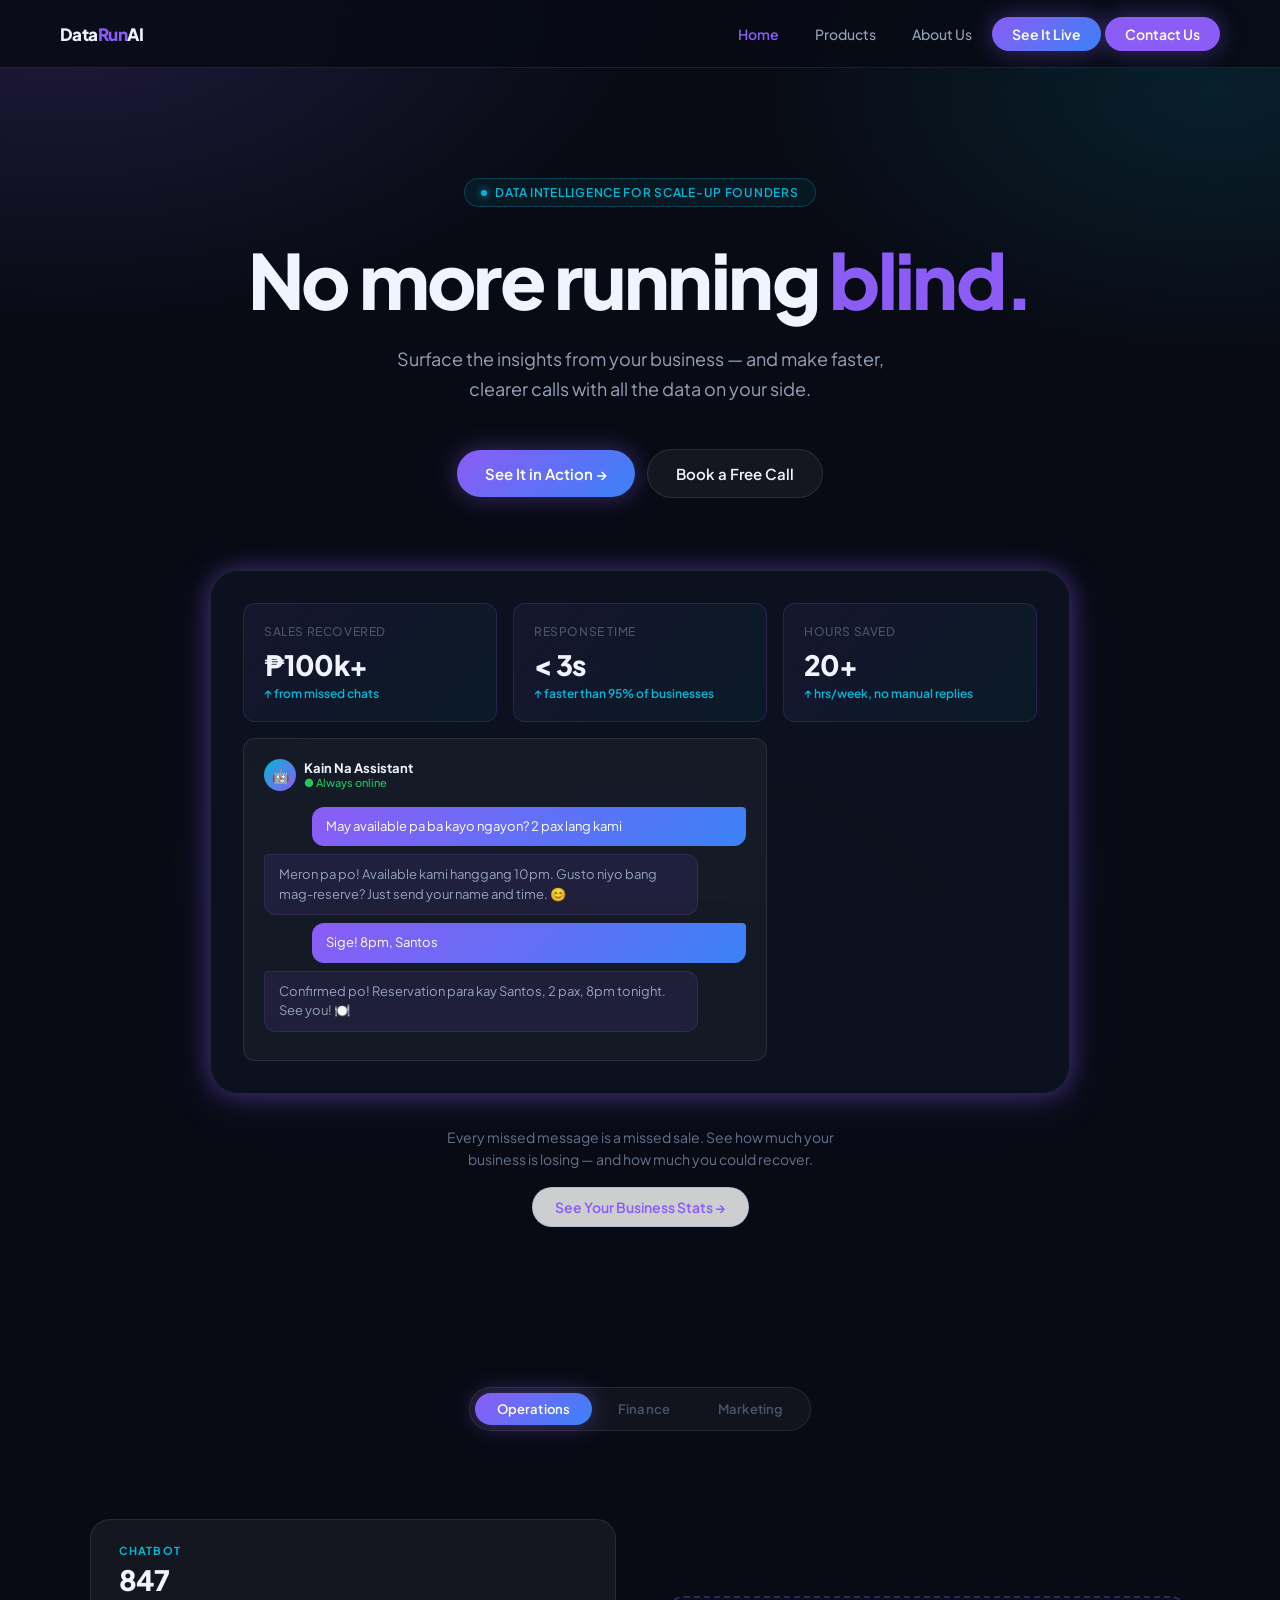
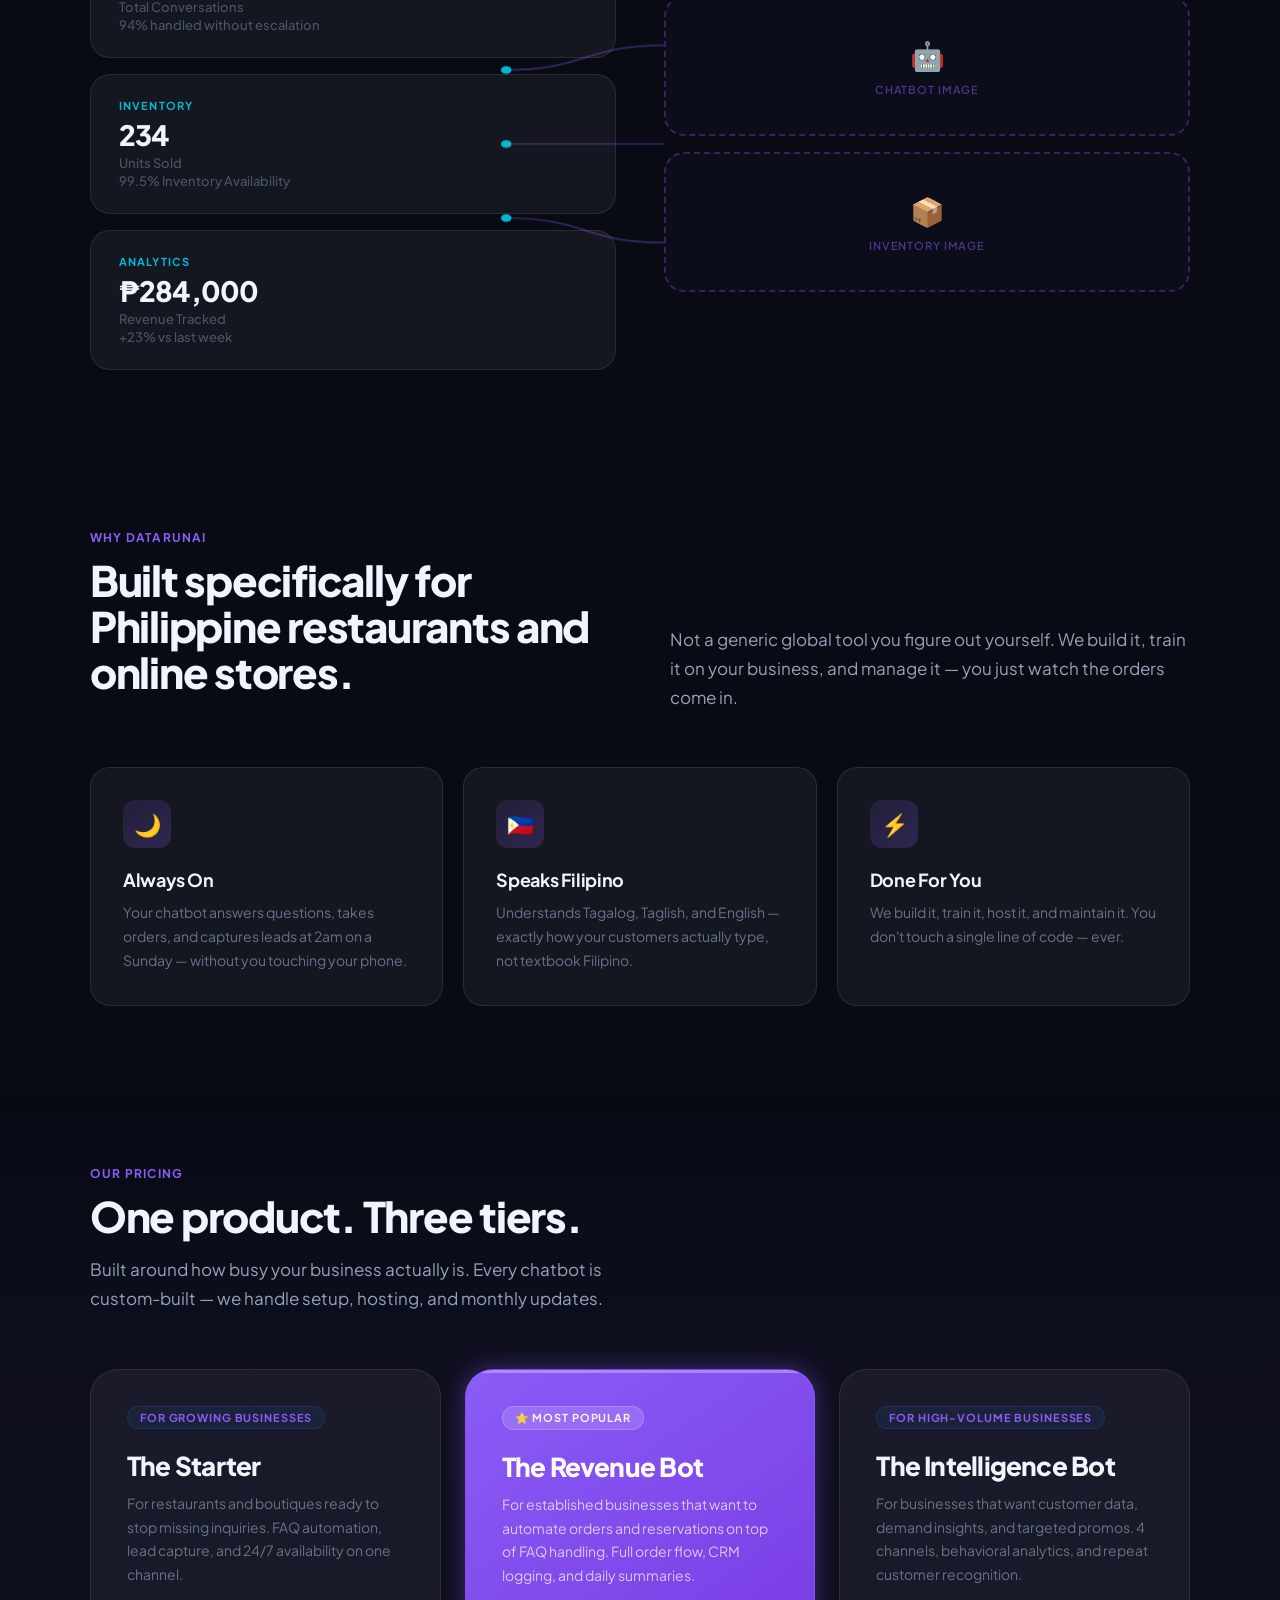
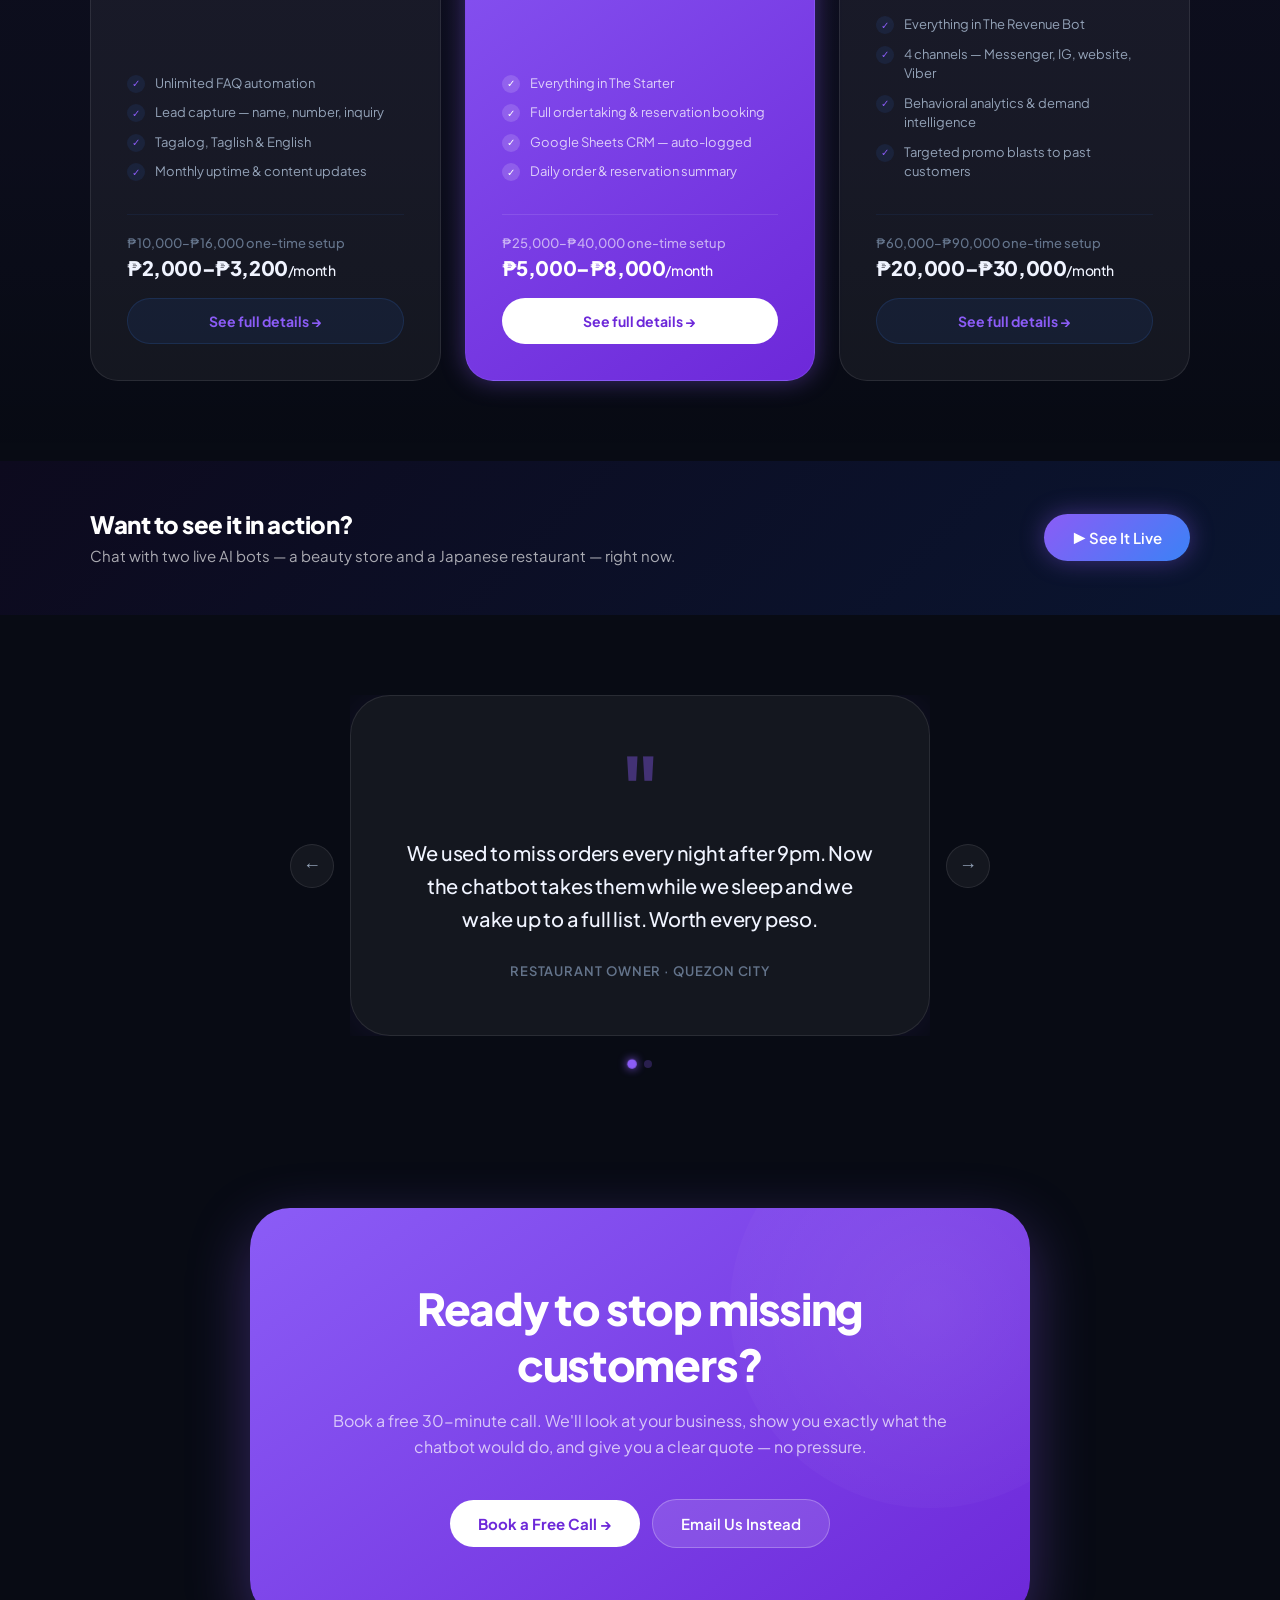
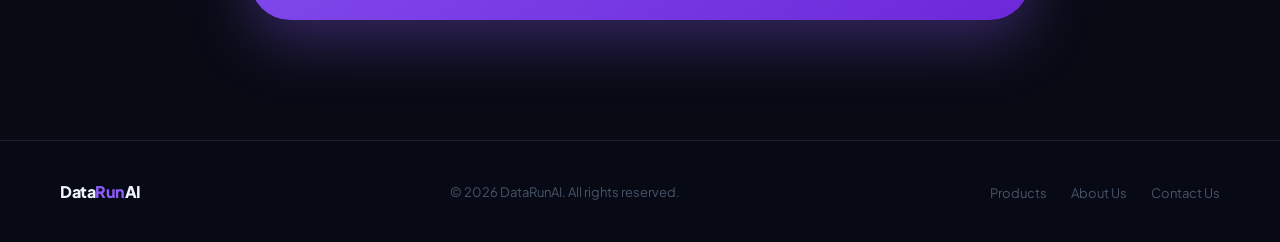
==== frontend/index.html @ f4282ec4 "Stage 2: operations visual section — tabs, metric cards, SVG connectors, count-up animation" ====
<!DOCTYPE html>
<html lang="en">
<head>
<meta charset="UTF-8">
<meta name="viewport" content="width=device-width, initial-scale=1.0">
<title>DataRunAI — AI Tools for Philippine Business Owners</title>
<link rel="preconnect" href="https://fonts.googleapis.com">
<link href="https://fonts.googleapis.com/css2?family=Plus+Jakarta+Sans:wght@300;400;500;600;700;800&display=swap" rel="stylesheet">
<style>
/* ─── RESET ─── */
*, *::before, *::after { box-sizing: border-box; margin: 0; padding: 0; }

/* ─── TOKENS ─── */
:root {
  /* ── Dark Neon Design System ── */
  --bg:           #080B14;
  --bg-surface:   #0D1220;
  --bg-card:      rgba(255,255,255,0.05);

  --border:       rgba(255,255,255,0.09);
  --border-glow:  rgba(139,92,246,0.35);

  --purple:       #8b5cf6;
  --purple-dim:   #6d28d9;
  --cyan:         #06b6d4;
  --blue:         #3b82f6;

  --glow-purple:  0 0 24px rgba(139,92,246,0.4);
  --glow-cyan:    0 0 24px rgba(6,182,212,0.4);
  --glow-blue:    0 0 24px rgba(59,130,246,0.4);

  --text:         #f0f4ff;
  --text-muted:   #94a3b8;
  --text-dim:     #475569;
  --white:        #ffffff;

  /* ── Legacy aliases — map old tokens to dark system ── */
  --blue-50:      rgba(139,92,246,0.06);
  --blue-100:     rgba(139,92,246,0.12);
  --blue-200:     rgba(139,92,246,0.22);
  --blue-400:     #06b6d4;
  --blue-500:     #8b5cf6;
  --blue-600:     #8b5cf6;
  --blue-700:     #6d28d9;
  --ink:          #f0f4ff;
  --ink-mid:      #94a3b8;
  --ink-soft:     #64748b;
  --surface:      #0D1220;
  --card-bg:      rgba(255,255,255,0.05);
  --border-white: rgba(255,255,255,0.09);

  --font: 'Plus Jakarta Sans', sans-serif;
  --radius-sm: 12px;
  --radius:    20px;
  --radius-lg: 28px;
  --radius-xl: 40px;
}

html { scroll-behavior: smooth; }

body {
  font-family: var(--font);
  background: var(--bg);
  color: var(--text);
  -webkit-font-smoothing: antialiased;
  overflow-x: hidden;
}

/* ─── BACKGROUND ─── */
.bg-gradient {
  position: fixed;
  inset: 0;
  z-index: 0;
  background:
    radial-gradient(ellipse 70% 55% at 5% 0%,   rgba(139,92,246,0.18) 0%, transparent 65%),
    radial-gradient(ellipse 55% 45% at 95% 10%,  rgba(6,182,212,0.12)  0%, transparent 65%),
    radial-gradient(ellipse 60% 50% at 50% 105%, rgba(59,130,246,0.10) 0%, transparent 65%),
    #080B14;
  pointer-events: none;
}

.page { position: relative; z-index: 1; }

/* ─── NAV ─── */
nav {
  position: sticky;
  top: 0;
  z-index: 100;
  display: flex;
  align-items: center;
  justify-content: space-between;
  padding: 0 60px;
  height: 68px;
  background: rgba(8,11,20,0.85);
  backdrop-filter: blur(20px);
  -webkit-backdrop-filter: blur(20px);
  border-bottom: 1px solid var(--border);
}

.nav-logo {
  font-size: 17px;
  font-weight: 800;
  color: var(--text);
  text-decoration: none;
  letter-spacing: -0.03em;
  cursor: pointer;
}
.nav-logo span { color: var(--purple); }

.nav-links {
  display: flex;
  align-items: center;
  gap: 4px;
  list-style: none;
}
.nav-links a {
  font-size: 14px;
  font-weight: 500;
  color: var(--text-muted);
  text-decoration: none;
  padding: 7px 16px;
  border-radius: 99px;
  transition: all .2s;
  cursor: pointer;
}
.nav-links a:hover { color: var(--text); background: rgba(139,92,246,0.1); }
.nav-links a.active { color: var(--purple); font-weight: 600; }

.nav-cta {
  background: var(--purple) !important;
  color: #fff !important;
  border-radius: 99px !important;
  padding: 8px 20px !important;
  font-weight: 600 !important;
  box-shadow: var(--glow-purple) !important;
  transition: background .2s, transform .2s, box-shadow .2s !important;
}
.nav-cta:hover { background: var(--purple-dim) !important; transform: translateY(-1px); box-shadow: 0 0 32px rgba(139,92,246,0.55) !important; }
.nav-cta.active { color: #fff !important; }
.nav-demo { background: linear-gradient(135deg, var(--purple), var(--blue)) !important; }
.nav-demo:hover { background: linear-gradient(135deg, var(--purple-dim), #2563eb) !important; }

/* ── DEMO PAGE ── */
#page-demo { background: var(--bg); position: relative; }

/* Frosted overlay — sits on top of the bot content */
.demo-overlay {
  position: fixed;
  inset: 0;
  z-index: 200;
  display: flex;
  align-items: center;
  justify-content: center;
  padding: 100px 24px 40px;
  background: rgba(15, 23, 42, 0.45);
  backdrop-filter: blur(10px);
  -webkit-backdrop-filter: blur(10px);
  transition: opacity .5s ease;
}
.demo-overlay.fade-out {
  opacity: 0;
  pointer-events: none;
}

/* Bot content — always rendered, pointer-events locked until unlocked */
.demo-content { pointer-events: none; user-select: none; }
.demo-content.unlocked { pointer-events: all; user-select: auto; }

.gateway-card {
  background: #0f1629;
  border: 1px solid var(--border);
  border-radius: 24px;
  box-shadow: 0 8px 40px rgba(139,92,246,.15);
  padding: 48px 40px;
  max-width: 480px;
  width: 100%;
  text-align: center;
}
.gateway-badge {
  display: inline-flex;
  align-items: center;
  gap: 8px;
  background: rgba(124,58,237,.08);
  color: #7c3aed;
  font-size: 13px;
  font-weight: 600;
  padding: 6px 14px;
  border-radius: 99px;
  margin-bottom: 20px;
}
.gateway-title {
  font-size: 30px;
  font-weight: 800;
  color: var(--text);
  letter-spacing: -0.03em;
  margin-bottom: 10px;
}
.gateway-sub {
  font-size: 15px;
  color: var(--text-muted);
  margin-bottom: 32px;
  line-height: 1.6;
}
.gateway-form { display: flex; flex-direction: column; gap: 14px; text-align: left; }
.gateway-form label { font-size: 13px; font-weight: 600; color: var(--text); margin-bottom: 4px; display: block; }
.gateway-form input, .gateway-form select {
  width: 100%;
  padding: 12px 16px;
  border: 1.5px solid var(--border);
  border-radius: 12px;
  font-size: 14px;
  font-family: inherit;
  color: var(--text);
  outline: none;
  transition: border-color .15s;
  background: rgba(255,255,255,0.06);
}
.gateway-form input:focus, .gateway-form select:focus { border-color: var(--purple); }
.btn-enter {
  width: 100%;
  padding: 14px;
  background: linear-gradient(135deg, var(--purple), var(--blue));
  color: #fff;
  border: none;
  border-radius: 12px;
  font-size: 15px;
  font-weight: 700;
  font-family: inherit;
  cursor: pointer;
  margin-top: 6px;
  transition: opacity .2s, transform .2s;
}
.btn-enter:hover { opacity: .92; transform: translateY(-1px); }
.demo-welcome-bar {
  background: linear-gradient(135deg, var(--purple), var(--blue));
  color: #fff;
  text-align: center;
  padding: 18px 24px;
  font-size: 15px;
  font-weight: 600;
}
.demo-welcome-bar span { opacity: .8; font-weight: 400; }
.demo-page-header {
  background: linear-gradient(160deg, rgba(139,92,246,0.08) 0%, rgba(59,130,246,0.05) 100%);
  padding: 100px 60px 60px;
  text-align: center;
}
.demo-page-header-inner { max-width: 640px; margin: 0 auto; }
.demo-page-title {
  font-size: clamp(28px, 4vw, 44px);
  font-weight: 800;
  color: var(--ink);
  letter-spacing: -0.03em;
  margin-bottom: 14px;
  line-height: 1.15;
}
.demo-page-sub {
  font-size: 16px;
  color: var(--ink-soft);
  line-height: 1.7;
}
@media (max-width: 768px) {
  .demo-page-header { padding: 80px 24px 40px; }
}
.demo-section {
  padding: 80px 24px;
  max-width: 1100px;
  margin: 0 auto;
}
.demo-section + .demo-section { border-top: 1px solid var(--border); }
.demo-row {
  display: grid;
  grid-template-columns: 1fr 1fr;
  gap: 56px;
  align-items: center;
}
.demo-row.flip { direction: rtl; }
.demo-row.flip > * { direction: ltr; }
.demo-brand-badge {
  display: inline-flex;
  align-items: center;
  gap: 6px;
  background: rgba(139,92,246,.12);
  color: var(--purple);
  font-size: 12px;
  font-weight: 700;
  padding: 5px 12px;
  border-radius: 99px;
  margin-bottom: 16px;
  letter-spacing: .04em;
  text-transform: uppercase;
}
.demo-brand-name {
  font-size: 32px;
  font-weight: 800;
  color: var(--ink);
  letter-spacing: -0.03em;
  margin-bottom: 12px;
}
.demo-brand-desc {
  font-size: 15px;
  color: var(--ink-soft);
  line-height: 1.7;
  margin-bottom: 24px;
}
.demo-brand-chips { display: flex; flex-wrap: wrap; gap: 8px; }
.demo-chip {
  background: rgba(139,92,246,0.1);
  color: var(--cyan);
  font-size: 13px;
  font-weight: 600;
  padding: 6px 14px;
  border-radius: 99px;
}
.demo-chatbox {
  background: #0d1220;
  border: 1px solid var(--border);
  border-radius: 20px;
  box-shadow: 0 8px 40px rgba(139,92,246,.15);
  overflow: hidden;
  display: flex;
  flex-direction: column;
  height: 520px;
}
.demo-chat-header {
  padding: 16px 20px;
  background: linear-gradient(135deg, var(--purple), var(--blue));
  display: flex;
  align-items: center;
  gap: 12px;
}
.demo-chat-avatar {
  width: 38px;
  height: 38px;
  border-radius: 50%;
  background: rgba(255,255,255,.2);
  display: flex;
  align-items: center;
  justify-content: center;
  font-size: 18px;
}
.demo-chat-name { color: #fff; font-weight: 700; font-size: 14px; }
.demo-chat-status {
  color: rgba(255,255,255,.75);
  font-size: 12px;
  display: flex;
  align-items: center;
  gap: 5px;
}
.demo-status-dot { width: 7px; height: 7px; border-radius: 50%; background: #4ade80; }
.demo-messages {
  flex: 1;
  overflow-y: auto;
  padding: 16px;
  display: flex;
  flex-direction: column;
  gap: 10px;
  background: #080b14;
}
.demo-messages::-webkit-scrollbar { width: 4px; }
.demo-messages::-webkit-scrollbar-thumb { background: rgba(255,255,255,0.1); border-radius: 4px; }
.demo-bubble {
  max-width: 82%;
  padding: 10px 14px;
  border-radius: 16px;
  font-size: 14px;
  line-height: 1.5;
  word-break: break-word;
}
.demo-bubble.user { background: linear-gradient(135deg, var(--purple), var(--blue)); color: #fff; align-self: flex-end; border-bottom-right-radius: 4px; }
.demo-bubble.bot { background: rgba(255,255,255,0.07); color: var(--text); align-self: flex-start; border-bottom-left-radius: 4px; border: 1px solid var(--border); }
.demo-typing {
  display: flex;
  gap: 4px;
  align-items: center;
  padding: 10px 14px;
  background: rgba(255,255,255,0.07);
  border: 1px solid var(--border);
  border-radius: 16px;
  border-bottom-left-radius: 4px;
  align-self: flex-start;
}
.demo-typing span {
  width: 7px; height: 7px; border-radius: 50%; background: #94a3b8;
  animation: demoDot 1.2s infinite;
}
.demo-typing span:nth-child(2) { animation-delay: .2s; }
.demo-typing span:nth-child(3) { animation-delay: .4s; }
@keyframes demoDot { 0%,60%,100% { transform: translateY(0); } 30% { transform: translateY(-5px); } }
.demo-suggestions {
  display: flex;
  flex-wrap: wrap;
  gap: 6px;
  padding: 8px 16px;
  background: #080b14;
}
.demo-suggestion {
  background: rgba(255,255,255,0.05);
  border: 1px solid var(--border);
  border-radius: 20px;
  padding: 6px 12px;
  font-size: 12px;
  color: var(--cyan);
  cursor: pointer;
  transition: all .15s;
  font-family: inherit;
  white-space: nowrap;
}
.demo-suggestion:hover { background: var(--purple); color: #fff; border-color: var(--purple); }
.demo-input-row {
  display: flex;
  gap: 8px;
  padding: 12px 16px;
  background: #0d1220;
  border-top: 1px solid var(--border);
}
.demo-input {
  flex: 1;
  border: 1.5px solid var(--border);
  border-radius: 12px;
  padding: 10px 14px;
  font-size: 14px;
  outline: none;
  font-family: inherit;
  background: rgba(255,255,255,0.05);
  color: var(--text);
  transition: border-color .15s;
}
.demo-input:focus { border-color: var(--purple); }
.demo-send {
  width: 40px;
  height: 40px;
  border-radius: 12px;
  background: linear-gradient(135deg, var(--purple), var(--blue));
  border: none;
  cursor: pointer;
  display: flex;
  align-items: center;
  justify-content: center;
  transition: opacity .15s;
  flex-shrink: 0;
}
.demo-send:hover { opacity: 0.85; }
.demo-send svg { width: 18px; height: 18px; fill: none; stroke: #fff; stroke-width: 2; stroke-linecap: round; stroke-linejoin: round; }
@media (max-width: 768px) {
  .demo-row, .demo-row.flip { grid-template-columns: 1fr; direction: ltr; gap: 32px; }
  .demo-chatbox { height: 440px; }
  .gateway-card { padding: 32px 24px; }
}

/* ─── PAGE SECTIONS ─── */
.view { display: none; }
.view.active { display: block; }

/* ─── ANIMATIONS ─── */
@keyframes fadeUp {
  from { opacity: 0; transform: translateY(20px); }
  to   { opacity: 1; transform: translateY(0); }
}
.view.active .anim-1 { animation: fadeUp .6s ease both; }
.view.active .anim-2 { animation: fadeUp .7s .1s ease both; }
.view.active .anim-3 { animation: fadeUp .7s .2s ease both; }
.view.active .anim-4 { animation: fadeUp .7s .3s ease both; }
.view.active .anim-5 { animation: fadeUp .8s .4s ease both; }

/* ─── SHARED LAYOUT ─── */
section { padding: 80px 60px; }
.inner { max-width: 1100px; margin: 0 auto; }

.section-eyebrow {
  font-size: 12px;
  font-weight: 700;
  letter-spacing: .1em;
  text-transform: uppercase;
  color: var(--blue-500);
  margin-bottom: 12px;
}
.section-title {
  font-size: clamp(28px, 3.5vw, 42px);
  font-weight: 800;
  letter-spacing: -0.03em;
  line-height: 1.1;
  color: var(--ink);
  margin-bottom: 16px;
}
.section-sub {
  font-size: 17px;
  color: var(--ink-mid);
  line-height: 1.7;
  max-width: 540px;
  margin-bottom: 56px;
}

/* ─── BUTTONS ─── */
.btn {
  display: inline-flex;
  align-items: center;
  gap: 8px;
  font-family: var(--font);
  font-size: 15px;
  font-weight: 600;
  padding: 14px 28px;
  border-radius: 99px;
  border: none;
  cursor: pointer;
  text-decoration: none;
  transition: all .2s;
}
.btn-primary {
  background: linear-gradient(135deg, var(--purple), var(--blue));
  color: #fff;
  box-shadow: var(--glow-purple);
}
.btn-primary:hover {
  background: linear-gradient(135deg, var(--purple-dim), #2563eb);
  transform: translateY(-2px);
  box-shadow: 0 0 36px rgba(139,92,246,0.55);
}
.btn-outline {
  background: var(--bg-card);
  color: var(--text);
  border: 1px solid var(--border);
}
.btn-outline:hover {
  border-color: var(--border-glow);
  transform: translateY(-1px);
  box-shadow: 0 0 16px rgba(139,92,246,0.2);
}
.btn-live {
  background: linear-gradient(135deg, var(--purple), var(--blue));
  color: #fff;
  box-shadow: var(--glow-purple);
}
.btn-live:hover {
  opacity: .9;
  transform: translateY(-2px);
  box-shadow: 0 0 36px rgba(139,92,246,0.55);
}
.live-banner {
  background: linear-gradient(135deg, #0d0a1e 0%, #0a1530 100%);
  padding: 48px 60px;
}
.live-banner-inner {
  max-width: 1100px;
  margin: 0 auto;
  display: flex;
  align-items: center;
  justify-content: space-between;
  gap: 32px;
}
.live-banner-title {
  font-size: 24px;
  font-weight: 800;
  color: #fff;
  letter-spacing: -0.02em;
  margin-bottom: 6px;
}
.live-banner-sub {
  font-size: 15px;
  color: rgba(255,255,255,.65);
  line-height: 1.5;
}
.live-banner-btn { flex-shrink: 0; white-space: nowrap; }
@media (max-width: 768px) {
  .live-banner { padding: 40px 24px; }
  .live-banner-inner { flex-direction: column; text-align: center; }
}
.btn-white {
  background: white;
  color: var(--purple-dim);
  font-weight: 700;
}
.btn-white:hover {
  background: rgba(255,255,255,0.92);
  transform: translateY(-2px);
}
.btn-ghost-white {
  background: rgba(255,255,255,0.12);
  color: white;
  border: 1px solid rgba(255,255,255,0.25);
  font-weight: 600;
}
.btn-ghost-white:hover {
  background: rgba(255,255,255,0.2);
  transform: translateY(-1px);
}

/* ─── CTA BLOCK (shared) ─── */
.cta-section { padding: 60px 60px 120px; text-align: center; }
.cta-card {
  max-width: 780px;
  margin: 0 auto;
  background: linear-gradient(145deg, var(--purple), var(--purple-dim));
  border-radius: var(--radius-xl);
  padding: 72px 60px;
  box-shadow: 0 20px 60px rgba(139,92,246,0.35);
  position: relative;
  overflow: hidden;
}
.cta-card::before {
  content: '';
  position: absolute;
  width: 400px; height: 400px;
  background: radial-gradient(circle, rgba(255,255,255,0.08), transparent);
  top: -100px; right: -100px;
  border-radius: 50%;
}
.cta-title {
  font-size: clamp(28px,4vw,44px);
  font-weight: 800;
  letter-spacing: -0.03em;
  color: white;
  margin-bottom: 16px;
  position: relative;
}
.cta-sub {
  font-size: 16px;
  color: rgba(255,255,255,0.7);
  margin-bottom: 40px;
  line-height: 1.6;
  position: relative;
}
.cta-btns {
  display: flex;
  align-items: center;
  justify-content: center;
  gap: 12px;
  position: relative;
}

/* ─── FOOTER ─── */
footer {
  border-top: 1px solid var(--border);
  padding: 40px 60px;
  display: flex;
  align-items: center;
  justify-content: space-between;
  background: rgba(8,11,20,0.8);
}
.footer-logo {
  font-size: 16px;
  font-weight: 800;
  letter-spacing: -0.03em;
  color: var(--text);
  text-decoration: none;
  cursor: pointer;
}
.footer-logo span { color: var(--purple); }
.footer-copy { font-size: 13px; color: var(--text-dim); }
.footer-links {
  display: flex;
  gap: 24px;
  list-style: none;
}
.footer-links a {
  font-size: 13px;
  color: var(--text-dim);
  text-decoration: none;
  cursor: pointer;
  transition: color .15s;
}
.footer-links a:hover { color: var(--purple); }

/* ══════════════════════════════════════════
   HOME PAGE
══════════════════════════════════════════ */
.hero {
  padding: 110px 60px 80px;
  max-width: 1160px;
  margin: 0 auto;
  text-align: center;
}
.hero-badge {
  display: inline-flex;
  align-items: center;
  gap: 8px;
  font-size: 12px;
  font-weight: 600;
  letter-spacing: .06em;
  text-transform: uppercase;
  color: var(--cyan);
  background: rgba(6,182,212,0.08);
  border: 1px solid rgba(6,182,212,0.25);
  border-radius: 99px;
  padding: 6px 16px;
  margin-bottom: 32px;
}
.badge-dot {
  width: 6px; height: 6px;
  border-radius: 50%;
  background: var(--cyan);
  animation: blink 2s infinite;
  box-shadow: 0 0 8px var(--cyan);
}
@keyframes blink {
  0%,100% { opacity:1; transform: scale(1); }
  50% { opacity:.4; transform: scale(1.5); }
}
.hero h1 {
  font-size: clamp(42px, 6vw, 76px);
  font-weight: 800;
  line-height: 1.06;
  letter-spacing: -0.035em;
  color: var(--text);
  margin-bottom: 24px;
}
.hero h1 .highlight { color: var(--purple); }
.hero-sub {
  font-size: 18px;
  font-weight: 400;
  color: var(--text-muted);
  line-height: 1.7;
  max-width: 540px;
  margin: 0 auto 44px;
}
.hero-actions {
  display: flex;
  align-items: center;
  justify-content: center;
  gap: 12px;
  margin-bottom: 72px;
}

/* Hero visual */
.hero-visual { position: relative; max-width: 860px; margin: 0 auto; }
.hero-card {
  background: rgba(13,18,32,0.9);
  backdrop-filter: blur(24px);
  border: 1px solid var(--border);
  border-radius: var(--radius-lg);
  padding: 32px;
  box-shadow: 0 8px 48px rgba(139,92,246,0.15), var(--glow-purple);
}
.hero-card-inner {
  display: grid;
  grid-template-columns: 1fr 1fr 1fr;
  gap: 16px;
}
.metric-box {
  background: linear-gradient(135deg, rgba(139,92,246,0.08), rgba(6,182,212,0.05));
  border: 1px solid rgba(139,92,246,0.2);
  border-radius: var(--radius-sm);
  padding: 20px;
  text-align: left;
}
.metric-label { font-size: 12px; font-weight: 500; color: var(--text-dim); margin-bottom: 8px; text-transform: uppercase; letter-spacing: .05em; }
.metric-value { font-size: 28px; font-weight: 800; color: var(--text); letter-spacing: -0.03em; }
.metric-sub { font-size: 12px; color: var(--cyan); font-weight: 600; margin-top: 4px; }
.chat-preview {
  background: rgba(255,255,255,0.04);
  border: 1px solid var(--border);
  border-radius: var(--radius-sm);
  padding: 20px;
  text-align: left;
  grid-column: span 2;
}
.chat-header { display: flex; align-items: center; gap: 8px; margin-bottom: 16px; }
.chat-avatar {
  width: 32px; height: 32px; border-radius: 50%;
  background: linear-gradient(135deg, var(--cyan), var(--purple));
  display: flex; align-items: center; justify-content: center;
  color: white; font-size: 14px;
}
.chat-name { font-size: 13px; font-weight: 700; color: var(--text); }
.chat-status { font-size: 11px; color: #22C55E; font-weight: 500; }
.chat-bubble {
  font-size: 13px; line-height: 1.5;
  padding: 10px 14px; border-radius: 12px; margin-bottom: 8px; max-width: 90%;
}
.bubble-bot { background: rgba(139,92,246,0.1); color: var(--text-muted); border-radius: 4px 12px 12px 12px; border: 1px solid rgba(139,92,246,0.15); }
.bubble-user { background: linear-gradient(135deg, var(--purple), var(--blue)); color: white; margin-left: auto; border-radius: 12px 4px 12px 12px; }

/* Why grid */
#why { background: transparent; }
.why-grid { display: grid; grid-template-columns: repeat(3,1fr); gap: 20px; }
.why-card {
  background: var(--bg-card);
  backdrop-filter: blur(16px);
  border: 1px solid var(--border);
  border-radius: var(--radius);
  padding: 32px;
  transition: transform .2s, box-shadow .2s, border-color .2s;
}
.why-card:hover { transform: translateY(-4px); border-color: var(--border-glow); box-shadow: 0 12px 40px rgba(139,92,246,0.15); }
.why-icon {
  width: 48px; height: 48px;
  background: linear-gradient(135deg, var(--blue-100), var(--blue-200));
  border-radius: var(--radius-sm);
  display: flex; align-items: center; justify-content: center;
  font-size: 22px; margin-bottom: 20px;
}
.why-title { font-size: 18px; font-weight: 700; color: var(--ink); margin-bottom: 10px; letter-spacing: -0.02em; }
.why-body { font-size: 14px; color: var(--ink-soft); line-height: 1.7; }

/* Products preview (home) */
#home-products {
  background: linear-gradient(180deg, transparent, rgba(139,92,246,0.05) 30%, rgba(139,92,246,0.03) 70%, transparent);
}
.products-grid { display: grid; grid-template-columns: repeat(3,1fr); gap: 24px; }
.product-card {
  background: var(--bg-card);
  border: 1px solid var(--border);
  border-radius: var(--radius-lg);
  padding: 36px;
  display: flex; flex-direction: column;
  transition: transform .2s, box-shadow .2s, border-color .2s;
  position: relative; overflow: hidden;
}
.product-card::before {
  content: ''; position: absolute; top: 0; left: 0; right: 0;
  height: 3px; background: linear-gradient(90deg, var(--cyan), var(--purple));
  opacity: 0; transition: opacity .2s;
}
.product-card:hover { transform: translateY(-5px); border-color: var(--border-glow); box-shadow: 0 16px 48px rgba(139,92,246,0.2); }
.product-card:hover::before { opacity: 1; }
.product-card.featured {
  background: linear-gradient(145deg, var(--purple), var(--purple-dim));
  border-color: rgba(139,92,246,0.4); color: white;
  box-shadow: var(--glow-purple);
}
.product-card.featured::before { background: rgba(255,255,255,0.3); opacity: 1; }
.product-tag {
  font-size: 11px; font-weight: 700; letter-spacing: .08em; text-transform: uppercase;
  color: var(--blue-500); background: rgba(59,130,246,0.08);
  border: 1px solid rgba(59,130,246,0.15);
  border-radius: 99px; padding: 4px 12px;
  display: inline-block; margin-bottom: 20px; width: fit-content;
}
.product-card.featured .product-tag { background: rgba(255,255,255,0.15); border-color: rgba(255,255,255,0.2); color: rgba(255,255,255,0.9); }
.product-name { font-size: 26px; font-weight: 800; letter-spacing: -0.03em; margin-bottom: 10px; color: var(--ink); }
.product-card.featured .product-name { color: white; }
.product-desc { font-size: 14px; color: var(--ink-soft); line-height: 1.7; margin-bottom: 28px; flex: 1; }
.product-card.featured .product-desc { color: rgba(255,255,255,0.7); }
.product-features { list-style: none; display: flex; flex-direction: column; gap: 10px; margin-bottom: 32px; }
.product-features li { display: flex; align-items: flex-start; gap: 10px; font-size: 13px; color: var(--ink-mid); line-height: 1.5; }
.product-card.featured .product-features li { color: rgba(255,255,255,0.75); }
.check {
  width: 18px; height: 18px; border-radius: 50%;
  background: rgba(59,130,246,0.1); flex-shrink: 0;
  display: flex; align-items: center; justify-content: center;
  margin-top: 1px; font-size: 10px; color: var(--blue-600);
}
.product-card.featured .check { background: rgba(255,255,255,0.15); color: white; }
.product-price {
  font-size: 13px; font-weight: 500; color: var(--ink-soft);
  margin-bottom: 18px; padding-top: 20px;
  border-top: 1px solid rgba(59,130,246,0.08);
}
.product-card.featured .product-price { border-top-color: rgba(255,255,255,0.1); color: rgba(255,255,255,0.6); }
.product-price strong { font-size: 22px; font-weight: 800; color: var(--ink); letter-spacing: -0.02em; }
.product-card.featured .product-price strong { color: white; }
.btn-card {
  display: flex; align-items: center; justify-content: center; gap: 6px;
  font-family: var(--font); font-size: 14px; font-weight: 700;
  padding: 13px 20px; border-radius: 99px; border: none; cursor: pointer;
  text-decoration: none; transition: all .2s;
  background: rgba(59,130,246,0.08); color: var(--blue-600);
  border: 1px solid rgba(59,130,246,0.15);
}
.btn-card:hover { background: var(--blue-600); color: white; border-color: transparent; }
.product-card.featured .btn-card { background: white; color: var(--blue-700); border-color: transparent; }
.product-card.featured .btn-card:hover { background: rgba(255,255,255,0.9); }

/* Quote */
.quote-section { padding: 80px 60px; text-align: center; }
.quote-card {
  max-width: 700px; margin: 0 auto;
  background: var(--bg-card);
  border: 1px solid var(--border);
  border-radius: var(--radius-xl);
  padding: 56px;
  box-shadow: 0 4px 40px rgba(139,92,246,0.1);
}
.quote-mark { font-size: 80px; line-height: .8; color: var(--purple); opacity: 0.4; font-weight: 800; margin-bottom: 20px; }
.quote-text { font-size: 20px; font-weight: 500; line-height: 1.65; color: var(--ink); margin-bottom: 28px; letter-spacing: -0.01em; }
.quote-author { font-size: 13px; font-weight: 600; color: var(--ink-soft); text-transform: uppercase; letter-spacing: .07em; }

/* ─── TESTIMONIAL CAROUSEL ─── */
.carousel-wrapper {
  position: relative;
  max-width: 700px;
  margin: 0 auto;
  display: flex;
  align-items: center;
  gap: 16px;
}
.carousel-arrow {
  width: 44px; height: 44px; flex-shrink: 0;
  border-radius: 50%;
  border: 1.5px solid var(--border);
  background: var(--bg-card);
  color: var(--text-muted);
  font-size: 18px;
  cursor: pointer;
  display: flex; align-items: center; justify-content: center;
  transition: all .2s;
}
.carousel-arrow:hover { background: var(--purple); color: white; border-color: var(--purple); box-shadow: var(--glow-purple); }
.carousel-track { flex: 1; overflow: hidden; }
.testimonial-slide { display: none; }
.testimonial-slide.active { display: block; animation: fadeUp .35s ease both; }
.carousel-dots {
  display: flex; align-items: center; justify-content: center;
  gap: 8px; margin-top: 24px;
}
.carousel-dot {
  width: 8px; height: 8px; border-radius: 50%;
  background: rgba(139,92,246,0.25); cursor: pointer;
  transition: all .2s;
}
.carousel-dot.active { background: var(--purple); transform: scale(1.2); box-shadow: 0 0 8px var(--purple); }

/* ─── STATS BUTTON ─── */
/* Hero visual section */

/* Stats section */
.stats-section {
  padding: 48px 60px 64px;
  background: linear-gradient(180deg, transparent, rgba(139,92,246,0.04) 40%, transparent);
}
.stats-grid {
  display: grid;
  grid-template-columns: repeat(3, 1fr);
  gap: 32px;
  text-align: center;
  margin-bottom: 36px;
}
.stat-item {
  padding: 28px 20px;
  background: var(--bg-card);
  border-radius: 16px;
  border: 1px solid var(--border);
}
.stat-value {
  font-size: 36px;
  font-weight: 800;
  color: var(--blue-600);
  letter-spacing: -0.03em;
  margin-bottom: 8px;
}
.stat-label {
  font-size: 14px;
  color: var(--ink-soft);
  line-height: 1.5;
  font-weight: 500;
}

.stats-btn-wrap { text-align: center; margin-top: 32px; }
.stats-btn-desc {
  font-size: 14px;
  color: var(--ink-soft);
  line-height: 1.6;
  max-width: 420px;
  margin: 0 auto 16px;
}

@media (max-width: 900px) {
  .hero-visual-section { padding: 0 24px; }
  .hero-visual-wrap { transform: translateY(-20px); }
  .stats-section { padding: 40px 24px 56px; }
  .stats-grid { grid-template-columns: 1fr; gap: 16px; }
}
.btn-stats {
  display: inline-flex; align-items: center; gap: 8px;
  font-family: var(--font); font-size: 14px; font-weight: 600;
  color: var(--blue-600); text-decoration: none;
  padding: 10px 22px; border-radius: 99px;
  border: 1.5px solid rgba(59,130,246,0.2);
  background: rgba(255,255,255,0.8);
  transition: all .2s; cursor: pointer;
}
.btn-stats:hover { background: var(--blue-600); color: white; border-color: transparent; }

/* ─── STATS BAR ─── */
.stats-bar { padding: 0 60px 80px; }
.stats-bar-inner {
  max-width: 1100px; margin: 0 auto;
  display: grid; grid-template-columns: repeat(3,1fr);
  gap: 20px;
}
.stat-card {
  background: var(--bg-card);
  border: 1px solid var(--border);
  border-radius: var(--radius-lg);
  padding: 32px 36px;
  display: flex; align-items: center; gap: 20px;
  transition: transform .2s, box-shadow .2s, border-color .2s;
}
.stat-card:hover { transform: translateY(-3px); border-color: var(--border-glow); box-shadow: 0 10px 36px rgba(139,92,246,0.15); }
.stat-icon-wrap {
  width: 52px; height: 52px; flex-shrink: 0;
  background: linear-gradient(135deg, var(--blue-100), var(--blue-200));
  border-radius: var(--radius-sm);
  display: flex; align-items: center; justify-content: center; font-size: 22px;
}
.stat-card-value { font-size: 32px; font-weight: 800; color: var(--ink); letter-spacing: -0.04em; line-height: 1; margin-bottom: 4px; }
.stat-card-label { font-size: 13px; font-weight: 600; color: var(--ink-mid); margin-bottom: 4px; }
.stat-card-sub { font-size: 12px; color: var(--blue-500); font-weight: 600; }

/* ─── PROBLEM SECTION ─── */
.problem-section {
  padding: 80px 60px;
  background: linear-gradient(180deg, transparent, rgba(139,92,246,0.04) 40%, rgba(139,92,246,0.02) 70%, transparent);
}
.problem-inner { max-width: 800px; margin: 0 auto; text-align: center; }
.problem-headline {
  font-size: clamp(28px, 3.5vw, 44px);
  font-weight: 800; letter-spacing: -0.035em; line-height: 1.1;
  color: var(--ink); margin-bottom: 28px;
}
.problem-body { font-size: 18px; color: var(--ink-mid); line-height: 1.75; margin-bottom: 16px; }
.problem-closer {
  font-size: 22px; font-weight: 800; color: var(--blue-600);
  letter-spacing: -0.02em; margin-top: 32px;
  padding: 20px 32px;
  background: rgba(37,99,235,0.06);
  border: 1px solid rgba(37,99,235,0.15);
  border-radius: var(--radius);
  display: inline-block;
}

/* ─── TIER CARDS ─── */
.tier-price {
  font-size: 13px; color: var(--ink-soft);
  margin-bottom: 18px; padding-top: 20px;
  border-top: 1px solid rgba(59,130,246,0.08);
}
.product-card.featured .tier-price { border-top-color: rgba(255,255,255,0.1); color: rgba(255,255,255,0.6); }
.tier-price .setup { display: block; font-size: 13px; font-weight: 500; margin-bottom: 4px; }
.tier-price .monthly { font-size: 20px; font-weight: 800; color: var(--ink); letter-spacing: -0.02em; }
.product-card.featured .tier-price .monthly { color: white; }

/* ══════════════════════════════════════════
   PORTFOLIO PAGE
══════════════════════════════════════════ */
.page-hero {
  padding: 90px 60px 70px;
  max-width: 1160px;
  margin: 0 auto;
  text-align: center;
}
.page-hero .hero-badge { margin-bottom: 28px; }
.page-hero h1 {
  font-size: clamp(38px, 5vw, 60px);
  font-weight: 800; letter-spacing: -0.035em; line-height: 1.08;
  color: var(--ink); margin-bottom: 20px;
}
.page-hero h1 .highlight { color: var(--blue-600); }
.page-hero p { font-size: 18px; color: var(--ink-mid); line-height: 1.7; max-width: 580px; margin: 0 auto; }

/* Product detail sections */
#tools { background: transparent; padding-top: 20px; }
.product-section {
  background: var(--bg-card);
  border: 1px solid var(--border);
  border-radius: var(--radius-xl);
  padding: 56px; margin-bottom: 28px;
  position: relative; overflow: hidden;
  transition: box-shadow .3s, border-color .3s;
}
.product-section:hover { border-color: var(--border-glow); box-shadow: 0 16px 60px rgba(139,92,246,0.12); }
.product-section.featured {
  background: linear-gradient(145deg, var(--purple) 0%, var(--purple-dim) 100%);
  border-color: rgba(139,92,246,0.4);
  box-shadow: var(--glow-purple);
}
.product-section::after {
  content: ''; position: absolute; bottom: -60px; right: -60px;
  width: 220px; height: 220px; border-radius: 50%;
  background: radial-gradient(circle, rgba(59,130,246,0.06), transparent);
  pointer-events: none;
}
.product-section.featured::after { background: radial-gradient(circle, rgba(255,255,255,0.07), transparent); }
.product-layout { display: grid; grid-template-columns: 1fr 1fr; gap: 60px; align-items: start; }
.ps-tag {
  font-size: 11px; font-weight: 700; letter-spacing: .08em; text-transform: uppercase;
  color: var(--blue-500); background: rgba(59,130,246,0.08);
  border: 1px solid rgba(59,130,246,0.15);
  border-radius: 99px; padding: 4px 14px; display: inline-block; margin-bottom: 18px;
}
.product-section.featured .ps-tag { background: rgba(255,255,255,0.15); border-color: rgba(255,255,255,0.25); color: rgba(255,255,255,0.9); }
.ps-name { font-size: 40px; font-weight: 800; letter-spacing: -0.04em; color: var(--ink); margin-bottom: 6px; }
.product-section.featured .ps-name { color: white; }
.ps-tagline { font-size: 16px; font-weight: 600; color: var(--blue-500); margin-bottom: 24px; letter-spacing: -0.01em; }
.product-section.featured .ps-tagline { color: rgba(255,255,255,0.75); }
.ps-body { font-size: 15px; color: var(--ink-mid); line-height: 1.75; margin-bottom: 12px; }
.product-section.featured .ps-body { color: rgba(255,255,255,0.7); }
.ps-best { font-size: 13px; color: var(--ink-soft); line-height: 1.6; margin-top: 20px; }
.ps-best strong { color: var(--ink); font-weight: 700; }
.product-section.featured .ps-best { color: rgba(255,255,255,0.6); }
.product-section.featured .ps-best strong { color: rgba(255,255,255,0.9); }
.features-box {
  background: rgba(59,130,246,0.04);
  border: 1px solid rgba(59,130,246,0.1);
  border-radius: var(--radius); padding: 28px; margin-bottom: 20px;
}
.product-section.featured .features-box { background: rgba(255,255,255,0.1); border-color: rgba(255,255,255,0.15); }
.features-label { font-size: 11px; font-weight: 700; letter-spacing: .1em; text-transform: uppercase; color: var(--blue-500); margin-bottom: 16px; }
.product-section.featured .features-label { color: rgba(255,255,255,0.6); }
.features-list { list-style: none; display: flex; flex-direction: column; gap: 12px; }
.features-list li { display: flex; align-items: flex-start; gap: 12px; font-size: 14px; color: var(--ink-mid); line-height: 1.5; }
.product-section.featured .features-list li { color: rgba(255,255,255,0.8); }
.fcheck {
  width: 20px; height: 20px; flex-shrink: 0; border-radius: 50%;
  background: rgba(59,130,246,0.12);
  display: flex; align-items: center; justify-content: center;
  font-size: 10px; color: var(--blue-600); margin-top: 1px;
}
.product-section.featured .fcheck { background: rgba(255,255,255,0.2); color: white; }
.pricing-row {
  display: flex; align-items: center; justify-content: space-between; gap: 20px;
  padding: 20px 28px; background: var(--surface);
  border: 1px solid var(--border); border-radius: var(--radius);
}
.product-section.featured .pricing-row { background: rgba(255,255,255,0.12); border-color: rgba(255,255,255,0.15); }
.pricing-main { font-size: 22px; font-weight: 800; color: var(--ink); letter-spacing: -0.03em; }
.product-section.featured .pricing-main { color: white; }
.pricing-note { font-size: 12px; color: var(--ink-soft); margin-top: 3px; }
.product-section.featured .pricing-note { color: rgba(255,255,255,0.5); }
.btn-product {
  display: inline-flex; align-items: center; gap: 6px;
  font-family: var(--font); font-size: 14px; font-weight: 700;
  padding: 12px 24px; border-radius: 99px; border: none; cursor: pointer;
  text-decoration: none; transition: all .2s;
  background: var(--blue-600); color: white; white-space: nowrap;
}
.btn-product:hover { background: var(--blue-700); transform: translateY(-1px); }
.product-section.featured .btn-product { background: white; color: var(--blue-700); }
.product-section.featured .btn-product:hover { background: rgba(255,255,255,0.9); }

/* Portfolio grid */
#portfolio { background: linear-gradient(180deg, transparent, rgba(6,182,212,0.04) 30%, rgba(6,182,212,0.02) 70%, transparent); }
.portfolio-grid { display: grid; grid-template-columns: repeat(3,1fr); gap: 24px; margin-top: 8px; }
.portfolio-card {
  background: var(--bg-card); border: 1px solid var(--border);
  border-radius: var(--radius-lg); padding: 32px;
  transition: transform .2s, box-shadow .2s, border-color .2s; position: relative; overflow: hidden;
}
.portfolio-card:hover { transform: translateY(-4px); border-color: var(--border-glow); box-shadow: 0 12px 40px rgba(139,92,246,0.15); }
.portfolio-card.invite {
  background: linear-gradient(135deg, rgba(139,92,246,0.04), rgba(6,182,212,0.06));
  border: 1.5px dashed rgba(139,92,246,0.25);
  display: flex; flex-direction: column; align-items: flex-start; justify-content: space-between;
}
.portfolio-label {
  font-size: 11px; font-weight: 700; letter-spacing: .08em; text-transform: uppercase;
  color: var(--blue-500); background: rgba(59,130,246,0.08);
  border: 1px solid rgba(59,130,246,0.12); border-radius: 99px;
  padding: 4px 12px; display: inline-block; margin-bottom: 20px;
}
.portfolio-label.coming { color: var(--ink-soft); background: rgba(107,122,153,0.08); border-color: rgba(107,122,153,0.15); }
.portfolio-client { font-size: 20px; font-weight: 800; color: var(--ink); letter-spacing: -0.02em; margin-bottom: 6px; }
.portfolio-industry { font-size: 13px; color: var(--ink-soft); font-weight: 500; margin-bottom: 20px; }
.portfolio-product-used {
  display: inline-flex; align-items: center; gap: 6px;
  font-size: 12px; font-weight: 600; color: var(--blue-600);
  background: rgba(59,130,246,0.08); border-radius: 8px;
  padding: 6px 12px; margin-bottom: 20px;
}
.placeholder-bar {
  height: 12px; border-radius: 6px;
  background: linear-gradient(90deg, rgba(59,130,246,0.08), rgba(59,130,246,0.14), rgba(59,130,246,0.08));
  background-size: 200% 100%; animation: shimmer 2s infinite; margin-bottom: 8px;
}
.placeholder-bar.short { width: 60%; }
.placeholder-bar.medium { width: 80%; }
.placeholder-bar.full { width: 100%; }
@keyframes shimmer { 0% { background-position: -200% 0; } 100% { background-position: 200% 0; } }
.invite-icon {
  width: 48px; height: 48px; background: rgba(59,130,246,0.1);
  border-radius: var(--radius-sm); display: flex; align-items: center;
  justify-content: center; font-size: 22px; margin-bottom: 16px;
}
.invite-title { font-size: 20px; font-weight: 800; color: var(--ink); letter-spacing: -0.02em; margin-bottom: 10px; }
.invite-body { font-size: 14px; color: var(--ink-mid); line-height: 1.65; margin-bottom: 24px; flex: 1; }
.btn-invite {
  display: inline-flex; align-items: center; gap: 6px;
  font-family: var(--font); font-size: 14px; font-weight: 700;
  padding: 11px 22px; border-radius: 99px;
  border: 1.5px solid rgba(59,130,246,0.25);
  color: var(--blue-600); background: rgba(255,255,255,0.8);
  text-decoration: none; transition: all .2s;
}
.btn-invite:hover { background: var(--blue-600); color: white; border-color: transparent; }
.founding-banner {
  background: linear-gradient(135deg, rgba(139,92,246,0.08), rgba(6,182,212,0.06));
  border: 1px solid var(--border-glow); border-radius: var(--radius);
  padding: 28px 36px; display: flex; align-items: center;
  justify-content: space-between; gap: 24px; margin-top: 36px;
}
.founding-title { font-size: 18px; font-weight: 800; color: var(--ink); letter-spacing: -0.02em; margin-bottom: 6px; }
.founding-sub { font-size: 14px; color: var(--ink-mid); line-height: 1.6; }

/* ══════════════════════════════════════════
   PRODUCTS PAGE
══════════════════════════════════════════ */

/* How It Works */
.steps-section { background: transparent; }
.steps-list { list-style: none; display: flex; flex-direction: column; gap: 0; }
.step-item {
  display: flex; gap: 28px; padding-bottom: 44px;
  position: relative;
}
.step-item:not(:last-child)::after {
  content: '';
  position: absolute;
  left: 23px; top: 52px;
  width: 2px; bottom: 0;
  background: linear-gradient(to bottom, var(--blue-200), transparent);
}
.step-bubble {
  width: 48px; height: 48px; flex-shrink: 0;
  border-radius: 50%;
  background: linear-gradient(135deg, var(--blue-500), var(--blue-700));
  display: flex; align-items: center; justify-content: center;
  font-size: 20px; position: relative; z-index: 1;
  box-shadow: 0 4px 16px rgba(37,99,235,0.25);
}
.step-body { padding-top: 8px; }
.step-title { font-size: 20px; font-weight: 800; color: var(--ink); letter-spacing: -0.02em; margin-bottom: 10px; }
.step-desc { font-size: 15px; color: var(--ink-mid); line-height: 1.75; margin-bottom: 8px; }
.step-note { font-size: 14px; color: var(--blue-600); font-weight: 600; font-style: italic; }

/* Tier cards (full detail) */
.not-included-box {
  background: rgba(107,122,153,0.05);
  border: 1px solid rgba(107,122,153,0.12);
  border-radius: var(--radius); padding: 20px 24px; margin-bottom: 20px;
}
.not-included-label { font-size: 11px; font-weight: 700; letter-spacing: .1em; text-transform: uppercase; color: var(--ink-soft); margin-bottom: 12px; }
.not-included-list { list-style: none; display: flex; flex-direction: column; gap: 8px; }
.not-included-list li { display: flex; align-items: flex-start; gap: 10px; font-size: 13px; color: var(--ink-soft); line-height: 1.5; }
.xmark { width: 18px; height: 18px; flex-shrink: 0; border-radius: 50%; background: rgba(107,122,153,0.1); display: flex; align-items: center; justify-content: center; font-size: 9px; color: var(--ink-soft); margin-top: 1px; }

/* Add-ons */
.addons-grid { display: grid; grid-template-columns: repeat(2,1fr); gap: 20px; }
.addon-card {
  background: var(--bg-card); border: 1px solid var(--border);
  border-radius: var(--radius-lg); padding: 28px 32px;
  transition: transform .2s, box-shadow .2s, border-color .2s;
}
.addon-card:hover { transform: translateY(-3px); border-color: var(--border-glow); box-shadow: 0 10px 32px rgba(139,92,246,0.12); }
.addon-icon { font-size: 24px; margin-bottom: 12px; }
.addon-title { font-size: 17px; font-weight: 800; color: var(--ink); letter-spacing: -0.02em; margin-bottom: 6px; }
.addon-price { font-size: 13px; font-weight: 700; color: var(--blue-600); margin-bottom: 10px; }
.addon-desc { font-size: 14px; color: var(--ink-mid); line-height: 1.65; }

/* Retainer coverage */
.retainer-card {
  background: var(--bg-card); border: 1px solid var(--border);
  border-radius: var(--radius-xl); padding: 48px;
}
.retainer-grid { display: grid; grid-template-columns: repeat(2,1fr); gap: 16px; margin-top: 32px; }
.retainer-item { display: flex; align-items: flex-start; gap: 14px; padding: 16px; background: rgba(255,255,255,0.03); border-radius: var(--radius-sm); border: 1px solid var(--border); }
.retainer-icon { font-size: 16px; flex-shrink: 0; margin-top: 2px; }
.retainer-item-title { font-size: 14px; font-weight: 700; color: var(--ink); margin-bottom: 4px; }
.retainer-item-desc { font-size: 13px; color: var(--ink-mid); line-height: 1.5; }
.retainer-note { text-align: center; font-size: 14px; font-weight: 600; color: var(--ink-soft); margin-top: 28px; }

/* Value frame */
.value-frame {
  background: linear-gradient(145deg, #0d1220, #0a0f1e);
  border-radius: var(--radius-xl); padding: 64px;
  position: relative; overflow: hidden;
}
.value-frame::before {
  content: ''; position: absolute;
  width: 500px; height: 500px;
  background: radial-gradient(circle, rgba(59,130,246,0.15), transparent);
  top: -200px; right: -100px; border-radius: 50%;
}
.value-frame-eyebrow { font-size: 12px; font-weight: 700; letter-spacing: .1em; text-transform: uppercase; color: var(--blue-400); margin-bottom: 16px; position: relative; }
.value-frame-title { font-size: clamp(26px,3vw,38px); font-weight: 800; color: white; letter-spacing: -0.03em; margin-bottom: 40px; line-height: 1.15; position: relative; }
.value-stats { display: flex; flex-direction: column; gap: 16px; position: relative; margin-bottom: 44px; }
.value-stat-row { display: flex; align-items: flex-start; gap: 16px; padding: 16px 20px; background: rgba(255,255,255,0.05); border: 1px solid rgba(255,255,255,0.08); border-radius: var(--radius-sm); }
.value-stat-row .vs-label { font-size: 14px; color: rgba(255,255,255,0.7); line-height: 1.55; flex: 1; }
.value-stat-row .vs-label strong { color: white; }
.value-cta { display: flex; align-items: center; gap: 12px; flex-wrap: wrap; position: relative; }

/* FAQ */
.faq-list { display: flex; flex-direction: column; gap: 2px; }
.faq-item {
  background: var(--bg-card); border: 1px solid var(--border);
  border-radius: var(--radius-sm); overflow: hidden;
}
.faq-item + .faq-item { border-top: none; border-radius: 0; }
.faq-item:first-child { border-radius: var(--radius-sm) var(--radius-sm) 0 0; }
.faq-item:last-child { border-radius: 0 0 var(--radius-sm) var(--radius-sm); border-top: none; }
.faq-q {
  width: 100%; text-align: left; padding: 20px 24px;
  font-family: var(--font); font-size: 15px; font-weight: 700; color: var(--text);
  background: none; border: none; cursor: pointer;
  display: flex; align-items: center; justify-content: space-between; gap: 16px;
  transition: background .15s;
}
.faq-q:hover { background: rgba(139,92,246,0.05); }
.faq-chevron { font-size: 12px; color: var(--ink-soft); transition: transform .2s; flex-shrink: 0; }
.faq-item.open .faq-chevron { transform: rotate(180deg); }
.faq-a { display: none; padding: 0 24px 20px; font-size: 14px; color: var(--ink-mid); line-height: 1.75; border-top: 1px solid var(--border); padding-top: 16px; }
.faq-item.open .faq-a { display: block; }

/* ══════════════════════════════════════════
   ABOUT PAGE
══════════════════════════════════════════ */
.story-grid { display: grid; grid-template-columns: 1fr 1fr; gap: 80px; align-items: start; }
.story-body { font-size: 16px; color: var(--ink-mid); line-height: 1.8; margin-bottom: 20px; }
.story-highlight {
  background: linear-gradient(135deg, rgba(139,92,246,0.08), rgba(6,182,212,0.05));
  border-left: 3px solid var(--cyan);
  border-radius: 0 var(--radius-sm) var(--radius-sm) 0;
  padding: 20px 24px; margin: 28px 0;
  font-size: 17px; font-weight: 600; color: var(--ink); line-height: 1.6; letter-spacing: -0.01em;
}
.problem-solution-box {
  background: var(--bg-card);
  border: 1px solid rgba(59,130,246,0.1);
  border-radius: var(--radius-xl); padding: 40px;
  display: flex; flex-direction: column; gap: 28px;
}
.ps-section-label { font-size: 13px; font-weight: 700; letter-spacing: .08em; text-transform: uppercase; color: var(--blue-500); margin-bottom: 16px; }
.ps-item {
  display: flex; gap: 12px; align-items: flex-start; padding: 16px;
  border-radius: var(--radius-sm); font-size: 14px; color: var(--ink-mid); line-height: 1.6;
}
.ps-item span:first-child { font-size: 16px; flex-shrink: 0; }
.ps-item.problem { background: rgba(239,68,68,0.04); border: 1px solid rgba(239,68,68,0.1); }
.ps-item.solution { background: rgba(34,197,94,0.04); border: 1px solid rgba(34,197,94,0.12); }

#values { background: linear-gradient(180deg, transparent, rgba(6,182,212,0.04) 40%, rgba(6,182,212,0.02) 70%, transparent); }
.values-grid { display: grid; grid-template-columns: repeat(3,1fr); gap: 20px; }
.value-card {
  background: var(--bg-card); border: 1px solid var(--border);
  border-radius: var(--radius-lg); padding: 36px 32px;
  transition: transform .2s, box-shadow .2s, border-color .2s; position: relative; overflow: hidden;
}
.value-card::before {
  content: ''; position: absolute; top: 0; left: 0; right: 0;
  height: 3px; background: linear-gradient(90deg, var(--cyan), var(--purple));
  opacity: 0; transition: opacity .2s;
}
.value-card:hover { transform: translateY(-4px); border-color: var(--border-glow); box-shadow: 0 12px 40px rgba(139,92,246,0.15); }
.value-card:hover::before { opacity: 1; }
.value-number { font-size: 11px; font-weight: 700; letter-spacing: .1em; text-transform: uppercase; color: var(--blue-400); margin-bottom: 16px; }
.value-title { font-size: 22px; font-weight: 800; color: var(--ink); letter-spacing: -0.03em; margin-bottom: 12px; }
.value-body { font-size: 15px; color: var(--ink-mid); line-height: 1.7; }

.team-grid { display: grid; grid-template-columns: 1fr 1fr; gap: 24px; align-items: start; }
.team-intro { font-size: 16px; color: var(--ink-mid); line-height: 1.8; margin-bottom: 24px; }
.founder-card {
  background: var(--bg-card); border: 1px solid var(--border);
  border-radius: var(--radius-lg); padding: 36px; display: flex; gap: 20px; align-items: flex-start;
}
.founder-avatar {
  width: 64px; height: 64px; border-radius: 50%;
  background: linear-gradient(135deg, var(--blue-400), var(--blue-600));
  flex-shrink: 0; display: flex; align-items: center; justify-content: center;
  font-size: 26px; color: white; font-weight: 800;
}
.founder-name { font-size: 18px; font-weight: 800; color: var(--ink); letter-spacing: -0.02em; margin-bottom: 4px; }
.founder-role { font-size: 13px; font-weight: 600; color: var(--blue-500); margin-bottom: 12px; letter-spacing: .02em; }
.founder-bio { font-size: 14px; color: var(--ink-mid); line-height: 1.7; }
.team-side { display: flex; flex-direction: column; gap: 16px; }
.team-stat-card {
  background: var(--bg-card); backdrop-filter: blur(16px);
  border: 1px solid var(--border); border-radius: var(--radius);
  padding: 24px 28px; display: flex; align-items: center; gap: 20px;
}
.stat-icon {
  width: 44px; height: 44px;
  background: linear-gradient(135deg, var(--blue-100), var(--blue-200));
  border-radius: var(--radius-sm); display: flex; align-items: center;
  justify-content: center; font-size: 20px; flex-shrink: 0;
}
.stat-label { font-size: 13px; color: var(--ink-soft); font-weight: 500; margin-bottom: 4px; }
.stat-value { font-size: 18px; font-weight: 800; color: var(--ink); letter-spacing: -0.02em; }
.founding-invite {
  background: linear-gradient(135deg, rgba(37,99,235,0.06), rgba(147,197,253,0.12));
  border: 1px solid rgba(59,130,246,0.15); border-radius: var(--radius); padding: 24px 28px;
}
.founding-invite-title { font-size: 15px; font-weight: 700; color: var(--ink); margin-bottom: 8px; letter-spacing: -0.01em; }
.founding-invite-body { font-size: 14px; color: var(--ink-mid); line-height: 1.65; margin-bottom: 16px; }
.founding-invite a { font-size: 14px; font-weight: 700; color: var(--blue-600); text-decoration: none; }
.founding-invite a:hover { text-decoration: underline; }

/* ══════════════════════════════════════════
   CONTACT PAGE
══════════════════════════════════════════ */
.contact-grid { display: grid; grid-template-columns: 1fr 1.1fr; gap: 48px; align-items: start; }
.info-eyebrow { font-size: 12px; font-weight: 700; letter-spacing: .1em; text-transform: uppercase; color: var(--blue-500); margin-bottom: 12px; }
.info-block { margin-bottom: 40px; }
.expect-list { list-style: none; display: flex; flex-direction: column; gap: 14px; margin-top: 8px; }
.expect-list li { display: flex; align-items: flex-start; gap: 14px; font-size: 15px; color: var(--ink-mid); line-height: 1.55; }
.expect-icon {
  width: 28px; height: 28px; border-radius: 8px;
  background: linear-gradient(135deg, var(--blue-100), var(--blue-200));
  display: flex; align-items: center; justify-content: center;
  font-size: 13px; flex-shrink: 0; margin-top: 1px;
}
.who-for-list { list-style: none; display: flex; flex-direction: column; gap: 10px; margin-top: 8px; }
.who-for-list li { display: flex; align-items: flex-start; gap: 10px; font-size: 14px; color: var(--ink-mid); line-height: 1.5; }
.who-for-list li::before { content: '→'; color: var(--blue-500); font-weight: 700; flex-shrink: 0; margin-top: 1px; }
.direct-contact {
  background: var(--bg-card); border: 1px solid var(--border);
  border-radius: var(--radius-lg); padding: 28px; display: flex; flex-direction: column; gap: 14px;
}
.direct-label { font-size: 12px; font-weight: 700; letter-spacing: .08em; text-transform: uppercase; color: var(--ink-soft); margin-bottom: 4px; }
.contact-method { display: flex; align-items: center; gap: 14px; }
.contact-method-icon {
  width: 36px; height: 36px; border-radius: 10px;
  background: rgba(59,130,246,0.08); display: flex; align-items: center;
  justify-content: center; font-size: 16px; flex-shrink: 0;
}
.contact-method-type { font-size: 11px; font-weight: 600; color: var(--ink-soft); text-transform: uppercase; letter-spacing: .06em; margin-bottom: 2px; }
.contact-method-value { font-size: 14px; font-weight: 600; color: var(--ink); }
.contact-method-value a { color: var(--blue-600); text-decoration: none; transition: color .15s; }
.contact-method-value a:hover { color: var(--blue-700); text-decoration: underline; }
.reply-note { font-size: 12px; color: var(--ink-soft); padding-top: 8px; border-top: 1px solid var(--border); font-style: italic; }

.booking-card {
  background: var(--bg-card); border: 1px solid var(--border);
  border-radius: var(--radius-xl); overflow: hidden;
  box-shadow: 0 8px 40px rgba(139,92,246,0.12);
}
.booking-card-header {
  background: linear-gradient(135deg, var(--purple), var(--purple-dim));
  padding: 32px 36px; position: relative; overflow: hidden;
}
.booking-card-header::before {
  content: ''; position: absolute; width: 200px; height: 200px;
  background: radial-gradient(circle, rgba(255,255,255,0.1), transparent);
  top: -60px; right: -60px; border-radius: 50%;
}
.booking-header-label { font-size: 11px; font-weight: 700; letter-spacing: .1em; text-transform: uppercase; color: rgba(255,255,255,0.65); margin-bottom: 8px; position: relative; }
.booking-header-title { font-size: 24px; font-weight: 800; color: white; letter-spacing: -0.03em; line-height: 1.2; position: relative; margin-bottom: 6px; }
.booking-header-sub { font-size: 14px; color: rgba(255,255,255,0.65); position: relative; }
.booking-card-body { padding: 36px; }
.calendly-placeholder {
  background: rgba(255,255,255,0.03); border: 2px dashed rgba(139,92,246,0.25);
  border-radius: var(--radius-lg); padding: 48px 32px; text-align: center; margin-bottom: 28px;
}
.calendly-icon {
  width: 56px; height: 56px; background: linear-gradient(135deg, var(--blue-100), var(--blue-200));
  border-radius: 50%; display: flex; align-items: center; justify-content: center;
  font-size: 24px; margin: 0 auto 16px;
}
.calendly-title { font-size: 17px; font-weight: 700; color: var(--ink); margin-bottom: 8px; letter-spacing: -0.01em; }
.calendly-sub { font-size: 14px; color: var(--ink-soft); line-height: 1.6; margin-bottom: 24px; max-width: 280px; margin-left: auto; margin-right: auto; }
.btn-calendly {
  display: inline-flex; align-items: center; gap: 8px;
  font-family: var(--font); font-size: 15px; font-weight: 700;
  padding: 14px 32px; border-radius: 99px; border: none; cursor: pointer;
  text-decoration: none; transition: all .2s;
  background: linear-gradient(135deg, var(--purple), var(--blue)); color: white;
  box-shadow: var(--glow-purple);
}
.btn-calendly:hover { opacity: .9; transform: translateY(-2px); box-shadow: 0 0 36px rgba(139,92,246,0.55); }
.booking-divider {
  display: flex; align-items: center; gap: 12px; margin: 24px 0;
  color: var(--ink-soft); font-size: 13px; font-weight: 500;
}
.booking-divider::before, .booking-divider::after { content: ''; flex: 1; height: 1px; background: var(--border); }
.contact-form { display: flex; flex-direction: column; gap: 14px; }
.form-row { display: grid; grid-template-columns: 1fr 1fr; gap: 14px; }
.form-group { display: flex; flex-direction: column; gap: 6px; }
label { font-size: 13px; font-weight: 600; color: var(--ink); letter-spacing: .01em; }
input, textarea, select {
  font-family: var(--font); font-size: 14px; color: var(--text);
  background: rgba(255,255,255,0.05); border: 1.5px solid var(--border);
  border-radius: var(--radius-sm); padding: 12px 16px; outline: none;
  transition: border-color .2s, box-shadow .2s; width: 100%; resize: none;
}
input::placeholder, textarea::placeholder { color: var(--text-dim); }
input:focus, textarea:focus, select:focus {
  border-color: var(--purple); box-shadow: 0 0 0 3px rgba(139,92,246,0.15); background: rgba(255,255,255,0.07);
}
select {
  appearance: none;
  background-image: url("data:image/svg+xml,%3Csvg xmlns='http://www.w3.org/2000/svg' width='12' height='8' viewBox='0 0 12 8'%3E%3Cpath d='M1 1l5 5 5-5' stroke='%236B7A99' stroke-width='1.5' fill='none' stroke-linecap='round'/%3E%3C/svg%3E");
  background-repeat: no-repeat; background-position: right 14px center;
  padding-right: 36px; cursor: pointer;
}
.btn-submit {
  display: flex; align-items: center; justify-content: center; gap: 8px;
  font-family: var(--font); font-size: 15px; font-weight: 700;
  padding: 15px 28px; border-radius: 99px; border: none; cursor: pointer;
  text-decoration: none; transition: all .2s;
  background: linear-gradient(135deg, var(--purple), var(--blue)); color: white;
  box-shadow: var(--glow-purple); width: 100%;
}
.btn-submit:hover { opacity: .9; transform: translateY(-1px); box-shadow: 0 0 36px rgba(139,92,246,0.55); }
.form-note { font-size: 12px; color: var(--ink-soft); text-align: center; line-height: 1.6; }

/* ══════════════════════════════════════════
   OPERATIONS VISUAL SECTION
══════════════════════════════════════════ */
.ops-section {
  padding: 80px 60px;
}
.ops-section .inner {
  max-width: 1100px;
  margin: 0 auto;
}
.ops-header {
  text-align: center;
  margin-bottom: 48px;
}

/* Tabs */
.ops-tabs {
  display: flex;
  align-items: center;
  justify-content: center;
  gap: 4px;
  background: rgba(255,255,255,0.04);
  border: 1px solid var(--border);
  border-radius: 99px;
  padding: 5px;
  width: fit-content;
  margin: 0 auto;
}
.ops-tab-btn {
  font-family: var(--font);
  font-size: 13px;
  font-weight: 600;
  padding: 8px 22px;
  border-radius: 99px;
  border: none;
  background: none;
  color: var(--text-dim);
  cursor: pointer;
  transition: all .2s;
  letter-spacing: .01em;
}
.ops-tab-btn:hover { color: var(--text-muted); }
.ops-tab-btn.active {
  background: linear-gradient(135deg, var(--purple), var(--blue));
  color: #fff;
  box-shadow: var(--glow-purple);
}

/* Content area */
.ops-content { min-height: 360px; }
.ops-pane { display: none; }
.ops-pane.active { display: block; }

/* Two-column layout */
.ops-panel {
  display: grid;
  grid-template-columns: 1fr 1fr;
  gap: 48px;
  align-items: center;
  padding-top: 40px;
}

/* Left — metric cards */
.ops-metrics {
  display: flex;
  flex-direction: column;
  gap: 16px;
}
.ops-metric-card {
  background: var(--bg-card);
  border: 1px solid var(--border);
  border-radius: var(--radius);
  padding: 24px 28px;
  transition: border-color .2s;
  position: relative;
}
.ops-metric-card:hover { border-color: var(--border-glow); }
.ops-metric-label {
  font-size: 11px;
  font-weight: 700;
  letter-spacing: .1em;
  text-transform: uppercase;
  color: var(--cyan);
  margin-bottom: 8px;
}
.ops-metric-header {
  font-size: 28px;
  font-weight: 800;
  color: var(--text);
  letter-spacing: -0.03em;
  line-height: 1.1;
  margin-bottom: 4px;
}
.ops-metric-support {
  font-size: 13px;
  color: var(--text-dim);
  font-weight: 500;
}

/* Right — visual panel */
.ops-visual {
  position: relative;
}
.ops-visual-inner {
  position: relative;
  display: flex;
  flex-direction: column;
  gap: 16px;
}
.ops-img-placeholder {
  border: 2px dashed rgba(139,92,246,0.3);
  border-radius: var(--radius);
  height: 140px;
  display: flex;
  flex-direction: column;
  align-items: center;
  justify-content: center;
  gap: 8px;
  background: rgba(139,92,246,0.03);
  color: var(--text-dim);
  font-size: 13px;
  font-weight: 600;
}
.ops-img-placeholder span {
  font-size: 28px;
}
.ops-placeholder-label {
  font-size: 11px;
  text-transform: uppercase;
  letter-spacing: .08em;
  color: rgba(139,92,246,0.5);
  margin-top: 2px;
}

/* SVG connector lines */
.ops-connector-svg {
  position: absolute;
  top: 0; left: 0;
  width: 100%; height: 100%;
  pointer-events: none;
  overflow: visible;
}
.ops-line {
  stroke: rgba(139,92,246,0.4);
  stroke-width: 1.5;
  fill: none;
  stroke-dasharray: 200;
  stroke-dashoffset: 200;
}
.ops-line.animate {
  animation: drawLine .8s ease forwards;
}
.ops-line:nth-child(2).animate { animation-delay: .15s; }
.ops-line:nth-child(3).animate { animation-delay: .30s; }
.ops-line-dot {
  fill: var(--cyan);
  opacity: 0;
}
.ops-line-dot.animate {
  animation: dotPop .3s ease .7s forwards;
}

@keyframes drawLine {
  to { stroke-dashoffset: 0; }
}
@keyframes dotPop {
  from { opacity: 0; transform: scale(0); }
  to   { opacity: 1; transform: scale(1); }
}

/* Empty state (Finance / Marketing) */
.ops-empty {
  display: flex;
  flex-direction: column;
  align-items: center;
  justify-content: center;
  min-height: 320px;
  gap: 12px;
  color: var(--text-dim);
}
.ops-empty-icon { font-size: 32px; opacity: .5; }
.ops-empty-title { font-size: 15px; font-weight: 600; color: var(--text-muted); }
.ops-empty-sub { font-size: 13px; color: var(--text-dim); }

/* ══════════════════════════════════════════
   RESPONSIVE
══════════════════════════════════════════ */
@media (max-width: 900px) {
  nav { padding: 0 24px; }
  .nav-links { display: none; }
  .hero { padding: 72px 24px 60px; }
  section { padding: 60px 24px; }
  .page-hero { padding: 60px 24px 48px; }
  .why-grid, .products-grid, .values-grid { grid-template-columns: 1fr; }
  .hero-card-inner { grid-template-columns: 1fr; }
  .chat-preview { grid-column: span 1; }
  .cta-card { padding: 48px 28px; }
  .cta-btns { flex-direction: column; }
  .quote-section { padding: 60px 24px; }
  .cta-section { padding: 60px 24px 80px; }
  .product-layout { grid-template-columns: 1fr; gap: 36px; }
  .product-section { padding: 36px 28px; }
  .portfolio-grid { grid-template-columns: 1fr; }
  .founding-banner { flex-direction: column; text-align: center; }
  .story-grid, .team-grid { grid-template-columns: 1fr; gap: 40px; }
  .contact-grid { grid-template-columns: 1fr; gap: 36px; }
  .form-row { grid-template-columns: 1fr; }
  footer { flex-direction: column; gap: 20px; text-align: center; }
  .ops-section { padding: 60px 24px; }
  .ops-panel { grid-template-columns: 1fr; gap: 32px; }
  .ops-connector-svg { display: none; }
}
</style>
</head>
<body>

<div class="bg-gradient"></div>
<div class="page">

<!-- ─── NAV ─── -->
<nav>
  <a class="nav-logo" onclick="showPage('home')">Data<span>Run</span>AI</a>
  <ul class="nav-links">
    <li><a onclick="showPage('home')" data-page="home">Home</a></li>
    <li><a onclick="showPage('products')" data-page="products">Products</a></li>
    <li><a onclick="showPage('about')" data-page="about">About Us</a></li>
    <li><a onclick="showPage('demo')" data-page="demo" class="nav-cta nav-demo">See It Live</a></li>
    <li><a onclick="showPage('contact')" data-page="contact" class="nav-cta">Contact Us</a></li>
  </ul>
</nav>

<!-- ══════════════════════════════════════════
     HOME
══════════════════════════════════════════ -->
<div id="page-home" class="view">

  <!-- HERO -->
  <section style="padding:0;">
    <div class="hero">
      <div class="hero-badge anim-1">
        <span class="badge-dot"></span>
        Data intelligence for scale-up founders
      </div>
      <h1 class="anim-2">No more running <span class="highlight">blind.</span></h1>
      <p class="hero-sub anim-3">Surface the insights from your business — and make faster, clearer calls with all the data on your side.</p>
      <div class="hero-actions anim-4">
        <a onclick="showPage('demo')" class="btn btn-live">See It in Action →</a>
        <a onclick="showPage('contact')" class="btn btn-outline">Book a Free Call</a>
      </div>
      <div class="hero-visual anim-5">
        <div class="hero-card">
          <div class="hero-card-inner">
            <div class="metric-box">
              <div class="metric-label">Sales recovered</div>
              <div class="metric-value">₱100k+</div>
              <div class="metric-sub">↑ from missed chats</div>
            </div>
            <div class="metric-box">
              <div class="metric-label">Response time</div>
              <div class="metric-value">&lt; 3s</div>
              <div class="metric-sub">↑ faster than 95% of businesses</div>
            </div>
            <div class="metric-box">
              <div class="metric-label">Hours saved</div>
              <div class="metric-value">20+</div>
              <div class="metric-sub">↑ hrs/week, no manual replies</div>
            </div>
            <div class="chat-preview">
              <div class="chat-header">
                <div class="chat-avatar">🤖</div>
                <div>
                  <div class="chat-name">Kain Na Assistant</div>
                  <div class="chat-status">● Always online</div>
                </div>
              </div>
              <div class="chat-bubble bubble-user">May available pa ba kayo ngayon? 2 pax lang kami</div>
              <div class="chat-bubble bubble-bot">Meron pa po! Available kami hanggang 10pm. Gusto niyo bang mag-reserve? Just send your name and time. 😊</div>
              <div class="chat-bubble bubble-user">Sige! 8pm, Santos</div>
              <div class="chat-bubble bubble-bot">Confirmed po! Reservation para kay Santos, 2 pax, 8pm tonight. See you! 🍽️</div>
            </div>
          </div>
        </div>
      </div>
      <div class="stats-btn-wrap anim-5">
        <p class="stats-btn-desc">Every missed message is a missed sale. See how much your business is losing — and how much you could recover.</p>
        <a onclick="showPage('products')" class="btn-stats">See Your Business Stats →</a>
      </div>
    </div>
  </section>

  <!-- OPERATIONS VISUAL -->
  <section class="ops-section">
    <div class="inner">
      <div class="ops-header">
        <div class="ops-tabs">
          <button class="ops-tab-btn active" onclick="switchOpsTab('operations', this)">Operations</button>
          <button class="ops-tab-btn" onclick="switchOpsTab('finance', this)">Finance</button>
          <button class="ops-tab-btn" onclick="switchOpsTab('marketing', this)">Marketing</button>
        </div>
      </div>

      <div class="ops-content">

        <!-- OPERATIONS PANE -->
        <div class="ops-pane active" id="ops-pane-operations">
          <div class="ops-panel">

            <!-- Left: metric cards -->
            <div class="ops-metrics">
              <div class="ops-metric-card" id="ops-card-0">
                <div class="ops-metric-label">Chatbot</div>
                <div class="ops-metric-header" id="ops-val-0">847</div>
                <div class="ops-metric-support">Total Conversations</div>
                <div class="ops-metric-support" style="margin-top:2px;">94% handled without escalation</div>
              </div>
              <div class="ops-metric-card" id="ops-card-1">
                <div class="ops-metric-label">Inventory</div>
                <div class="ops-metric-header" id="ops-val-1">234</div>
                <div class="ops-metric-support">Units Sold</div>
                <div class="ops-metric-support" style="margin-top:2px;">99.5% Inventory Availability</div>
              </div>
              <div class="ops-metric-card" id="ops-card-2">
                <div class="ops-metric-label">Analytics</div>
                <div class="ops-metric-header" id="ops-val-2">₱284,000</div>
                <div class="ops-metric-support">Revenue Tracked</div>
                <div class="ops-metric-support" style="margin-top:2px;">+23% vs last week</div>
              </div>
            </div>

            <!-- Right: visual + SVG lines -->
            <div class="ops-visual">
              <div class="ops-visual-inner" id="ops-visual-inner">
                <div class="ops-img-placeholder">
                  <span>🤖</span>
                  <div class="ops-placeholder-label">Chatbot Image</div>
                </div>
                <div class="ops-img-placeholder">
                  <span>📦</span>
                  <div class="ops-placeholder-label">Inventory Image</div>
                </div>

                <!-- SVG lines — drawn by JS on activation -->
                <svg class="ops-connector-svg" id="ops-svg" viewBox="0 0 400 300" preserveAspectRatio="none">
                  <path class="ops-line" id="ops-line-0" d="M0,50 C-60,50 -60,75 -120,75"/>
                  <path class="ops-line" id="ops-line-1" d="M0,150 C-60,150 -60,150 -120,150"/>
                  <path class="ops-line" id="ops-line-2" d="M0,250 C-60,250 -60,225 -120,225"/>
                  <circle class="ops-line-dot" id="ops-dot-0" cx="-120" cy="75"  r="4"/>
                  <circle class="ops-line-dot" id="ops-dot-1" cx="-120" cy="150" r="4"/>
                  <circle class="ops-line-dot" id="ops-dot-2" cx="-120" cy="225" r="4"/>
                </svg>
              </div>
            </div>

          </div>
        </div>

        <!-- FINANCE PANE -->
        <div class="ops-pane" id="ops-pane-finance">
          <div class="ops-empty">
            <div class="ops-empty-icon">🔒</div>
            <div class="ops-empty-title">Finance view coming soon</div>
            <div class="ops-empty-sub">Revenue breakdowns, margins, and financial health — in one place.</div>
          </div>
        </div>

        <!-- MARKETING PANE -->
        <div class="ops-pane" id="ops-pane-marketing">
          <div class="ops-empty">
            <div class="ops-empty-icon">🔒</div>
            <div class="ops-empty-title">Marketing view coming soon</div>
            <div class="ops-empty-sub">Campaign performance, reach, and ROI — tracked automatically.</div>
          </div>
        </div>

      </div>
    </div>
  </section>

  <!-- WHY US -->
  <section id="why">
    <div class="inner">
      <div class="section-eyebrow">Why DataRunAI</div>
      <div style="display:grid;grid-template-columns:1fr 1fr;gap:60px;align-items:end;margin-bottom:56px;">
        <div><div class="section-title">Built specifically for Philippine restaurants and online stores.</div></div>
        <div class="section-sub" style="margin-bottom:0;">Not a generic global tool you figure out yourself. We build it, train it on your business, and manage it — you just watch the orders come in.</div>
      </div>
      <div class="why-grid">
        <div class="why-card">
          <div class="why-icon">🌙</div>
          <div class="why-title">Always On</div>
          <div class="why-body">Your chatbot answers questions, takes orders, and captures leads at 2am on a Sunday — without you touching your phone.</div>
        </div>
        <div class="why-card">
          <div class="why-icon">🇵🇭</div>
          <div class="why-title">Speaks Filipino</div>
          <div class="why-body">Understands Tagalog, Taglish, and English — exactly how your customers actually type, not textbook Filipino.</div>
        </div>
        <div class="why-card">
          <div class="why-icon">⚡</div>
          <div class="why-title">Done For You</div>
          <div class="why-body">We build it, train it, host it, and maintain it. You don't touch a single line of code — ever.</div>
        </div>
      </div>
    </div>
  </section>

  <!-- TIERS OVERVIEW -->
  <section id="home-products">
    <div class="inner">
      <div class="section-eyebrow">Our Pricing</div>
      <div class="section-title">One product. Three tiers.</div>
      <div class="section-sub">Built around how busy your business actually is. Every chatbot is custom-built — we handle setup, hosting, and monthly updates.</div>
      <div class="products-grid">

        <div class="product-card">
          <div class="product-tag">For Growing Businesses</div>
          <div class="product-name">The Starter</div>
          <div class="product-desc">For restaurants and boutiques ready to stop missing inquiries. FAQ automation, lead capture, and 24/7 availability on one channel.</div>
          <ul class="product-features">
            <li><span class="check">✓</span> Unlimited FAQ automation</li>
            <li><span class="check">✓</span> Lead capture — name, number, inquiry</li>
            <li><span class="check">✓</span> Tagalog, Taglish &amp; English</li>
            <li><span class="check">✓</span> Monthly uptime &amp; content updates</li>
          </ul>
          <div class="tier-price">
            <span class="setup">₱10,000–₱16,000 one-time setup</span>
            <span class="monthly">₱2,000–₱3,200<span style="font-size:14px;font-weight:500;">/month</span></span>
          </div>
          <a onclick="showPage('products')" class="btn-card">See full details →</a>
        </div>

        <div class="product-card featured">
          <div class="product-tag">⭐ Most Popular</div>
          <div class="product-name">The Revenue Bot</div>
          <div class="product-desc">For established businesses that want to automate orders and reservations on top of FAQ handling. Full order flow, CRM logging, and daily summaries.</div>
          <ul class="product-features">
            <li><span class="check">✓</span> Everything in The Starter</li>
            <li><span class="check">✓</span> Full order taking &amp; reservation booking</li>
            <li><span class="check">✓</span> Google Sheets CRM — auto-logged</li>
            <li><span class="check">✓</span> Daily order &amp; reservation summary</li>
          </ul>
          <div class="tier-price">
            <span class="setup">₱25,000–₱40,000 one-time setup</span>
            <span class="monthly">₱5,000–₱8,000<span style="font-size:14px;font-weight:500;">/month</span></span>
          </div>
          <a onclick="showPage('products')" class="btn-card">See full details →</a>
        </div>

        <div class="product-card">
          <div class="product-tag">For High-Volume Businesses</div>
          <div class="product-name">The Intelligence Bot</div>
          <div class="product-desc">For businesses that want customer data, demand insights, and targeted promos. 4 channels, behavioral analytics, and repeat customer recognition.</div>
          <ul class="product-features">
            <li><span class="check">✓</span> Everything in The Revenue Bot</li>
            <li><span class="check">✓</span> 4 channels — Messenger, IG, website, Viber</li>
            <li><span class="check">✓</span> Behavioral analytics &amp; demand intelligence</li>
            <li><span class="check">✓</span> Targeted promo blasts to past customers</li>
          </ul>
          <div class="tier-price">
            <span class="setup">₱60,000–₱90,000 one-time setup</span>
            <span class="monthly">₱20,000–₱30,000<span style="font-size:14px;font-weight:500;">/month</span></span>
          </div>
          <a onclick="showPage('products')" class="btn-card">See full details →</a>
        </div>

      </div>
    </div>
  </section>

  <!-- SEE IT LIVE BANNER -->
  <div class="live-banner">
    <div class="live-banner-inner">
      <div class="live-banner-text">
        <div class="live-banner-title">Want to see it in action?</div>
        <div class="live-banner-sub">Chat with two live AI bots — a beauty store and a Japanese restaurant — right now.</div>
      </div>
      <a onclick="showPage('demo')" class="btn btn-live live-banner-btn">▶ See It Live</a>
    </div>
  </div>

  <!-- TESTIMONIALS -->
  <div class="quote-section">
    <div class="carousel-wrapper">
      <button class="carousel-arrow" onclick="prevTestimonial()">&#8592;</button>
      <div class="carousel-track">
        <div class="testimonial-slide active">
          <div class="quote-card">
            <div class="quote-mark">"</div>
            <div class="quote-text">We used to miss orders every night after 9pm. Now the chatbot takes them while we sleep and we wake up to a full list. Worth every peso.</div>
            <div class="quote-author">Restaurant owner · Quezon City</div>
          </div>
        </div>
        <div class="testimonial-slide">
          <div class="quote-card">
            <div class="quote-mark">"</div>
            <div class="quote-text">We went from missing inquiries every night to waking up with booked appointments. It just works.</div>
            <div class="quote-author">Dental clinic owner · Pasig City</div>
          </div>
        </div>
      </div>
      <button class="carousel-arrow" onclick="nextTestimonial()">&#8594;</button>
    </div>
    <div class="carousel-dots">
      <span class="carousel-dot active" onclick="showTestimonial(0)"></span>
      <span class="carousel-dot" onclick="showTestimonial(1)"></span>
    </div>
  </div>

  <!-- CTA -->
  <div class="cta-section">
    <div class="cta-card">
      <div class="cta-title">Ready to stop missing customers?</div>
      <div class="cta-sub">Book a free 30-minute call. We'll look at your business, show you exactly what the chatbot would do, and give you a clear quote — no pressure.</div>
      <div class="cta-btns">
        <a onclick="showPage('contact')" class="btn btn-white">Book a Free Call →</a>
        <a href="mailto:hello@datarunai.com" class="btn btn-ghost-white">Email Us Instead</a>
      </div>
    </div>
  </div>

</div><!-- /page-home -->


<!-- ══════════════════════════════════════════
     PRODUCTS
══════════════════════════════════════════ -->
<div id="page-products" class="view">

  <!-- HERO -->
  <section style="padding:0;">
    <div class="page-hero">
      <div class="hero-badge anim-1">How It Works</div>
      <h1 class="anim-2">One chatbot. Trained on your business.<br><span class="highlight">Running 24/7.</span></h1>
      <p class="anim-3">Every DataRunAI chatbot is built specifically for your restaurant or online store — your menu, your FAQs, your delivery areas, your tone. We set it up, we host it, we keep it updated.</p>
    </div>
  </section>

  <!-- HOW IT WORKS -->
  <section class="steps-section">
    <div class="inner">
      <div style="display:grid;grid-template-columns:1fr 1fr;gap:80px;align-items:start;">
        <div>
          <div class="section-eyebrow">The Process</div>
          <div class="section-title" style="margin-bottom:40px;">From discovery call to live chatbot in about a month.</div>
        </div>
        <div></div>
      </div>
      <ul class="steps-list">
        <li class="step-item">
          <div class="step-bubble">🧠</div>
          <div class="step-body">
            <div class="step-title">Step 1 — Discovery Call</div>
            <p class="step-desc">We map how your business actually runs — your most common customer questions, your menu or catalog, delivery areas, and how you speak to customers.</p>
            <div class="step-note">We leave with a clear blueprint for your chatbot.</div>
          </div>
        </li>
        <li class="step-item">
          <div class="step-bubble">⚙️</div>
          <div class="step-body">
            <div class="step-title">Step 2 — We Build &amp; Train</div>
            <p class="step-desc">We handle everything behind the scenes — building your chatbot from scratch, training it on your business data, and structuring flows for inquiries, orders, and leads.</p>
            <div class="step-note">You simply review and approve before launch.</div>
          </div>
        </li>
        <li class="step-item">
          <div class="step-bubble">🧪</div>
          <div class="step-body">
            <div class="step-title">Step 3 — Test &amp; Refine</div>
            <p class="step-desc">Before going live, we run it through real customer scenarios, refine the responses, and fix edge cases.</p>
            <div class="step-note">This ensures smooth, reliable performance from day one.</div>
          </div>
        </li>
        <li class="step-item">
          <div class="step-bubble">🚀</div>
          <div class="step-body">
            <div class="step-title">Step 4 — Goes Live</div>
            <p class="step-desc">Your chatbot launches on Facebook Messenger, your website, or both — answering questions, capturing leads, and taking orders from the moment it's live.</p>
          </div>
        </li>
        <li class="step-item">
          <div class="step-bubble">🔄</div>
          <div class="step-body">
            <div class="step-title">Step 5 — We Manage Everything</div>
            <p class="step-desc">Your monthly retainer covers hosting, uptime monitoring, content updates as your menu or offerings change, and support whenever something needs fixing.</p>
            <div class="step-note">A system that runs 24/7 without any extra effort from you.</div>
          </div>
        </li>
      </ul>
    </div>
  </section>

  <!-- PRICING -->
  <section style="background:linear-gradient(180deg,transparent,rgba(219,234,254,0.25) 30%,rgba(219,234,254,0.12) 70%,transparent);">
    <div class="inner">
      <div class="section-eyebrow">Pricing</div>
      <div class="section-title">Choose the tier that matches your business size.</div>
      <div class="section-sub">Setup is a one-time fee. The monthly retainer keeps your chatbot live, updated, and supported — no hidden charges, no surprise costs.</div>

      <!-- Tier 1 -->
      <div class="product-section" style="margin-bottom:28px;">
        <div class="product-layout">
          <div>
            <div class="ps-tag">For Growing Businesses</div>
            <div class="ps-name">The Basic Bot</div>
            <div class="ps-tagline">Stop missing inquiries. Start capturing leads.</div>
            <p class="ps-body">For growing restaurants and boutiques ready to stop missing inquiries. Full FAQ automation, lead capture, and 24/7 availability — all on one channel.</p>
            <p class="ps-best"><strong>Best for:</strong> Single-location restaurants, specialty F&amp;B (milk tea shops, bakeries, dessert shops), and independent boutiques. Typically businesses receiving 200–600 customer messages per month who handle every inquiry manually.</p>
          </div>
          <div>
            <div class="features-box">
              <div class="features-label">What's included</div>
              <ul class="features-list">
                <li><span class="fcheck">✓</span> AI chatbot on 1 channel</li>
                <li><span class="fcheck">✓</span> Unlimited FAQ automation — menu, hours, delivery, promos, policies</li>
                <li><span class="fcheck">✓</span> Lead capture — saves name, number, and inquiry automatically</li>
                <li><span class="fcheck">✓</span> Auto-greeting and smart handoff to you for complex questions</li>
                <li><span class="fcheck">✓</span> Responds in Tagalog, Taglish, and English</li>
                <li><span class="fcheck">✓</span> Monthly uptime monitoring and content updates</li>
              </ul>
            </div>
            <div class="not-included-box">
              <div class="not-included-label">Not included in this tier</div>
              <ul class="not-included-list">
                <li><span class="xmark">✕</span> Order taking or reservation flow</li>
                <li><span class="xmark">✕</span> Analytics dashboard</li>
              </ul>
            </div>
            <div class="pricing-row">
              <div>
                <div class="pricing-main">₱10,000–₱16,000 <span style="font-size:14px;font-weight:500;">setup</span></div>
                <div class="pricing-note">then ₱2,000–₱3,200/month · 3-month minimum</div>
              </div>
              <a onclick="showPage('contact')" class="btn-product">Get Started →</a>
            </div>
          </div>
        </div>
      </div>

      <!-- Tier 2 -->
      <div class="product-section featured" style="margin-bottom:28px;">
        <div class="product-layout">
          <div>
            <div class="ps-tag">⭐ Most Popular</div>
            <div class="ps-name">The Revenue Bot</div>
            <div class="ps-tagline">Automate orders, reservations, and lead capture.</div>
            <p class="ps-body">For established businesses that want to automate orders and reservations on top of FAQ handling. Full order flow, CRM logging, and daily summaries sent straight to you.</p>
            <p class="ps-best"><strong>Best for:</strong> Established restaurants with 1–3 locations, online fashion and lifestyle stores doing regular product drops, and delivery-focused F&amp;B businesses. Typically businesses receiving 600–3,000 messages per month and losing orders because they can't reply fast enough.</p>
          </div>
          <div>
            <div class="features-box">
              <div class="features-label">Everything in The Basic Bot, plus</div>
              <ul class="features-list">
                <li><span class="fcheck">✓</span> 2 channels</li>
                <li><span class="fcheck">✓</span> Full order taking — item, quantity, delivery address, payment confirmation prompt</li>
                <li><span class="fcheck">✓</span> Reservation booking — date, time, party size, special requests, auto-confirmation</li>
                <li><span class="fcheck">✓</span> Daily order &amp; reservation summary sent every morning</li>
                <li><span class="fcheck">✓</span> Google Sheets CRM — every lead and order logged automatically</li>
                <li><span class="fcheck">✓</span> Monthly performance report — conversations, top FAQs, leads captured</li>
              </ul>
            </div>
            <div class="pricing-row">
              <div>
                <div class="pricing-main">₱25,000–₱40,000 <span style="font-size:14px;font-weight:500;">setup</span></div>
                <div class="pricing-note">then ₱5,000–₱8,000/month · 3-month minimum</div>
              </div>
              <a onclick="showPage('contact')" class="btn-product">Get Started →</a>
            </div>
          </div>
        </div>
      </div>

      <!-- Tier 3 -->
      <div class="product-section">
        <div class="product-layout">
          <div>
            <div class="ps-tag">For High-Volume Businesses</div>
            <div class="ps-name">The Intelligence Bot</div>
            <div class="ps-tagline">Customer data, demand insights, and targeted promos.</div>
            <p class="ps-body">For high-volume businesses that want to use their customer data to drive marketing campaigns — not just automate replies. 4 channels, behavioral analytics, and repeat customer recognition.</p>
            <p class="ps-best"><strong>Best for:</strong> Restaurant groups with multiple branches, high-volume online retailers with large social followings, and cloud kitchen operators running multiple brands. Typically businesses receiving 3,000+ messages per month.</p>
          </div>
          <div>
            <div class="features-box">
              <div class="features-label">Everything in The Revenue Bot, plus</div>
              <ul class="features-list">
                <li><span class="fcheck">✓</span> 4 channels — Facebook Messenger, Instagram DMs, website widget, Viber</li>
                <li><span class="fcheck">✓</span> Customer data layer — every customer profiled and remembered</li>
                <li><span class="fcheck">✓</span> Behavioral analytics — top queries, peak hours, product interest trends</li>
                <li><span class="fcheck">✓</span> Demand intelligence — know when a product is trending before you run out</li>
                <li><span class="fcheck">✓</span> Targeted promo blasts to past customers based on order history</li>
                <li><span class="fcheck">✓</span> Repeat customer recognition — returning customers get a personalised greeting</li>
                <li><span class="fcheck">✓</span> Monthly insights report + quarterly strategy call</li>
                <li><span class="fcheck">✓</span> Priority support — issues resolved within 8 business hours</li>
              </ul>
            </div>
            <div class="pricing-row">
              <div>
                <div class="pricing-main">₱60,000–₱90,000 <span style="font-size:14px;font-weight:500;">setup</span></div>
                <div class="pricing-note">then ₱20,000–₱30,000/month · 3-month minimum</div>
              </div>
              <a onclick="showPage('contact')" class="btn-product">Get Started →</a>
            </div>
          </div>
        </div>
      </div>

    </div>
  </section>

  <!-- ADD-ONS -->
  <section>
    <div class="inner">
      <div class="section-eyebrow">Add-Ons</div>
      <div class="section-title">Already on a tier? Stack on exactly what you need.</div>
      <div class="section-sub" style="margin-bottom:40px;">Add any of these on top of your existing tier — no package changes, no hassle.</div>
      <div class="addons-grid">
        <div class="addon-card">
          <div class="addon-icon">📲</div>
          <div class="addon-title">Extra Channel</div>
          <div class="addon-price">+₱5,000 setup · +₱1,000/month</div>
          <p class="addon-desc">Add Instagram DMs, Viber, or a second website widget on top of your tier's included channels. Every platform your customers use, covered.</p>
        </div>
        <div class="addon-card">
          <div class="addon-icon">🔄</div>
          <div class="addon-title">Extra Content Updates</div>
          <div class="addon-price">+₱1,500/month</div>
          <p class="addon-desc">Your tier includes one monthly update. This add-on is for businesses with fast-changing menus or frequent catalog changes — we update as often as you need.</p>
        </div>
        <div class="addon-card">
          <div class="addon-icon">📣</div>
          <div class="addon-title">Promo Blast Campaign</div>
          <div class="addon-price">+₱2,500 per campaign</div>
          <p class="addon-desc">One broadcast message sent to all your past customers — perfect for a new menu launch, flash sale, or holiday promo. Order one whenever you need it.</p>
        </div>
        <div class="addon-card">
          <div class="addon-icon">📊</div>
          <div class="addon-title">Analytics Dashboard</div>
          <div class="addon-price">+₱6,000 setup · +₱2,000/month</div>
          <p class="addon-desc">A live dashboard showing your top customer queries, demand trends, peak inquiry hours, and lead conversion rate — built custom for your business.</p>
        </div>
      </div>
    </div>
  </section>

  <!-- RETAINER COVERAGE -->
  <section style="background:linear-gradient(180deg,transparent,rgba(219,234,254,0.2) 40%,rgba(219,234,254,0.1) 70%,transparent);">
    <div class="inner">
      <div class="retainer-card">
        <div class="section-eyebrow">What Your Retainer Covers</div>
        <div class="section-title" style="margin-bottom:8px;">Your monthly retainer is not a maintenance fee.</div>
        <p style="font-size:16px;color:var(--ink-mid);line-height:1.7;">It's a fully managed service — we run everything so you don't have to think about it.</p>
        <div class="retainer-grid">
          <div class="retainer-item">
            <div class="retainer-icon">🖥️</div>
            <div>
              <div class="retainer-item-title">Hosting &amp; infrastructure</div>
              <div class="retainer-item-desc">Your chatbot stays live 24/7 on reliable servers — no downtime on your end.</div>
            </div>
          </div>
          <div class="retainer-item">
            <div class="retainer-icon">🔔</div>
            <div>
              <div class="retainer-item-title">Uptime monitoring</div>
              <div class="retainer-item-desc">We're alerted the moment anything goes down, before you even notice.</div>
            </div>
          </div>
          <div class="retainer-item">
            <div class="retainer-icon">✏️</div>
            <div>
              <div class="retainer-item-title">Monthly content update</div>
              <div class="retainer-item-desc">Menu changes, new promos, updated FAQs — send us the changes and we handle it within 24–48 hours.</div>
            </div>
          </div>
          <div class="retainer-item">
            <div class="retainer-icon">🔧</div>
            <div>
              <div class="retainer-item-title">Bug fixes</div>
              <div class="retainer-item-desc">If something breaks, we fix it. No back-and-forth, no extra charge.</div>
            </div>
          </div>
          <div class="retainer-item">
            <div class="retainer-icon">📈</div>
            <div>
              <div class="retainer-item-title">Monthly performance report</div>
              <div class="retainer-item-desc">Conversations handled, leads captured, top questions asked. <em style="color:var(--ink-soft);">Tier 2 and above.</em></div>
            </div>
          </div>
          <div class="retainer-item">
            <div class="retainer-icon">⚡</div>
            <div>
              <div class="retainer-item-title">Priority support</div>
              <div class="retainer-item-desc">Issues escalated and resolved within 8 business hours. <em style="color:var(--ink-soft);">Tier 3 only.</em></div>
            </div>
          </div>
        </div>
        <div class="retainer-note">No hidden fees. No surprise charges. No technical headaches.</div>
      </div>
    </div>
  </section>

  <!-- FAQ -->
  <section>
    <div class="inner">
      <div style="display:grid;grid-template-columns:1fr 2fr;gap:80px;align-items:start;">
        <div>
          <div class="section-eyebrow">FAQ</div>
          <div class="section-title" style="margin-bottom:16px;">Common questions.</div>
          <p style="font-size:15px;color:var(--ink-mid);line-height:1.7;">Can't find your answer? <a onclick="showPage('contact')" style="color:var(--blue-600);font-weight:600;cursor:pointer;">Book a free call</a> and we'll walk you through everything.</p>
        </div>
        <div class="faq-list">
          <div class="faq-item">
            <button class="faq-q" onclick="toggleFaq(this)">
              How long does setup take?
              <span class="faq-chevron">▼</span>
            </button>
            <div class="faq-a">Depending on complexity, about a month from your discovery call to going live.</div>
          </div>
          <div class="faq-item">
            <button class="faq-q" onclick="toggleFaq(this)">
              Do I need a website?
              <span class="faq-chevron">▼</span>
            </button>
            <div class="faq-a">No. Your chatbot can run entirely on social media. A website widget is an option, not a requirement.</div>
          </div>
          <div class="faq-item">
            <button class="faq-q" onclick="toggleFaq(this)">
              What if my menu or products change?
              <span class="faq-chevron">▼</span>
            </button>
            <div class="faq-a">Your monthly retainer includes one content update per month. Compile the changes, send them to us, and we handle it — usually within 24–48 hours.</div>
          </div>
          <div class="faq-item">
            <button class="faq-q" onclick="toggleFaq(this)">
              Is there a contract?
              <span class="faq-chevron">▼</span>
            </button>
            <div class="faq-a">Setup is a one-time fee. The retainer runs month-to-month after an initial 3-month minimum — enough time to properly train the chatbot and for you to see real results.</div>
          </div>
          <div class="faq-item">
            <button class="faq-q" onclick="toggleFaq(this)">
              What language does it speak?
              <span class="faq-chevron">▼</span>
            </button>
            <div class="faq-a">Tagalog, Taglish, and English — including how customers actually type, not textbook Filipino.</div>
          </div>
          <div class="faq-item">
            <button class="faq-q" onclick="toggleFaq(this)">
              What happens if it goes down?
              <span class="faq-chevron">▼</span>
            </button>
            <div class="faq-a">We monitor uptime 24/7. If something breaks, we fix it. You don't need to do anything.</div>
          </div>
        </div>
      </div>
    </div>
  </section>

  <!-- CTA -->
  <div class="cta-section">
    <div class="cta-card">
      <div class="cta-title">Not sure which tier is right for you?</div>
      <div class="cta-sub">Book a free 30-minute call. Tell us about your business and we'll tell you exactly which tier fits — and give you a clear quote. No pitch. No pressure. Just clarity.</div>
      <div class="cta-btns">
        <a onclick="showPage('contact')" class="btn btn-white">Book a Free Call →</a>
        <a href="mailto:hello@datarunai.com" class="btn btn-ghost-white">Email Us Instead</a>
      </div>
    </div>
  </div>

</div><!-- /page-products -->


<!-- ══════════════════════════════════════════
     ABOUT
══════════════════════════════════════════ -->
<div id="page-about" class="view">

  <section style="padding:0;">
    <div class="page-hero">
      <div class="hero-badge anim-1">Our Story</div>
      <h1 class="anim-2">Small businesses deserve<br><span class="highlight">big-business technology.</span></h1>
      <p class="anim-3">Most AI tools are built for companies with tech teams and big budgets. We built DataRunAI for everyone else.</p>
    </div>
  </section>

  <!-- STORY -->
  <section>
    <div class="inner">
      <div class="story-grid">
        <div>
          <div class="section-eyebrow">Why We Exist</div>
          <div class="section-title">Built for the businesses that keep the Philippines running.</div>
          <p class="story-body">Most AI tools are built for companies with tech teams, big budgets, and months to set things up. That's not most Philippine business owners.</p>
          <p class="story-body">DataRunAI was built for the dentist in Pasig who's still manually replying to Facebook messages at 10pm. For the freelance designer who loses clients because their proposal took too long. For the contractor who misses bookings because nobody picked up the phone.</p>
          <div class="story-highlight">"If it's too complicated to set up, it doesn't belong in your business. We handle the complicated part."</div>
          <p class="story-body">We build AI tools that are simple to use, affordable to maintain, and set up entirely by us — so you can focus on running your business, not learning software.</p>
        </div>
        <div class="problem-solution-box">
          <div>
            <div class="ps-section-label">The problem we're solving</div>
            <div style="display:flex;flex-direction:column;gap:12px;">
              <div class="ps-item problem"><span>😞</span><span>A potential client messages at midnight. Nobody answers. They book with your competitor by morning.</span></div>
              <div class="ps-item problem"><span>😞</span><span>You spend 2 hours writing a proposal. The client goes quiet. That time is gone forever.</span></div>
              <div class="ps-item problem"><span>😞</span><span>Back-and-forth scheduling eats up your day before the actual work even starts.</span></div>
            </div>
          </div>
          <div>
            <div class="ps-section-label">What we do about it</div>
            <div style="display:flex;flex-direction:column;gap:12px;">
              <div class="ps-item solution"><span>✅</span><span>SiteBot answers your website visitors 24/7 — even at midnight, even on weekends.</span></div>
              <div class="ps-item solution"><span>✅</span><span>ProposalAI turns a 2-hour task into 30 seconds. Polished proposals, every time.</span></div>
              <div class="ps-item solution"><span>✅</span><span>BookingBot handles appointment scheduling automatically — no back-and-forth needed.</span></div>
            </div>
          </div>
        </div>
      </div>
    </div>
  </section>

  <!-- VALUES -->
  <section id="values">
    <div class="inner">
      <div class="section-eyebrow">What We Stand For</div>
      <div class="section-title" style="margin-bottom:48px;">How we approach every client and every build.</div>
      <div class="values-grid">
        <div class="value-card">
          <div class="value-number">01</div>
          <div class="value-title">Clarity over complexity</div>
          <p class="value-body">If it's hard to understand, we make it simpler. We don't impress clients with jargon — we impress them with results they can see and explain to their team.</p>
        </div>
        <div class="value-card">
          <div class="value-number">02</div>
          <div class="value-title">Results over features</div>
          <p class="value-body">We don't care how impressive the tech sounds. We care if it makes you money, saves you time, or removes friction from your business. That's the only metric that matters.</p>
        </div>
        <div class="value-card">
          <div class="value-number">03</div>
          <div class="value-title">Relationships over transactions</div>
          <p class="value-body">We're not a faceless SaaS platform. When something breaks or you have a question, a real person responds. Every time. That's not a feature — that's how we operate.</p>
        </div>
      </div>
    </div>
  </section>

  <!-- TEAM -->
  <section>
    <div class="inner">
      <div class="team-grid">
        <div>
          <div class="section-eyebrow">Who's Behind This</div>
          <div class="section-title">A small, scrappy team obsessed with making AI practical.</div>
          <p class="team-intro">We build everything ourselves, support every client personally, and we're not done until it's working for your specific business — not just working in theory.</p>
          <p class="team-intro">We're based in the Philippines and focused entirely on the Philippine market. We understand how local businesses operate, how customers communicate (Taglish included), and what it actually takes to make technology work in this context.</p>
          <div class="founder-card">
            <div class="founder-avatar">👤</div>
            <div>
              <div class="founder-name">Founder, DataRunAI</div>
              <div class="founder-role">Builder · BGC, Philippines</div>
              <p class="founder-bio"><em style="color:var(--ink-soft);font-style:italic;">Personal bio coming soon.</em></p>
            </div>
          </div>
        </div>
        <div class="team-side">
          <div class="team-stat-card">
            <div class="stat-icon">🇵🇭</div>
            <div><div class="stat-label">Where we operate</div><div class="stat-value">Philippines-first</div></div>
          </div>
          <div class="team-stat-card">
            <div class="stat-icon">⚡</div>
            <div><div class="stat-label">Time to go live</div><div class="stat-value">Days, not months</div></div>
          </div>
          <div class="team-stat-card">
            <div class="stat-icon">🤝</div>
            <div><div class="stat-label">Support model</div><div class="stat-value">Real person, every time</div></div>
          </div>
          <div class="team-stat-card">
            <div class="stat-icon">💬</div>
            <div><div class="stat-label">Languages supported</div><div class="stat-value">Filipino, Taglish, English</div></div>
          </div>
          <div class="founding-invite">
            <div class="founding-invite-title">Taking on founding clients now</div>
            <p class="founding-invite-body">Early clients get direct access, priority support, and founding pricing that won't be available later.</p>
            <a onclick="showPage('contact')">Book a free call →</a>
          </div>
        </div>
      </div>
    </div>
  </section>

  <div class="cta-section">
    <div class="cta-card">
      <div class="cta-title">Want to know if DataRunAI is right for your business?</div>
      <div class="cta-sub">No pressure, no pitch. Just a free 30-minute call to understand your business and show you exactly what an AI tool could do for it.</div>
      <div class="cta-btns">
        <a onclick="showPage('contact')" class="btn btn-white">Book a Free 30-Minute Call →</a>
        <a href="mailto:hello@datarunai.com" class="btn btn-ghost-white">Email Us Instead</a>
      </div>
    </div>
  </div>

</div><!-- /page-about -->


<!-- ══════════════════════════════════════════
     CONTACT
══════════════════════════════════════════ -->
<div id="page-contact" class="view">

  <section style="padding:0;">
    <div class="page-hero">
      <div class="hero-badge anim-1">Book a Free Call</div>
      <h1 class="anim-2">Let's figure out if this<br>is <span class="highlight">right for you.</span></h1>
      <p class="anim-3">No pressure, no pitch. Just a 30-minute conversation to understand your business and show you exactly what an AI tool could do for it.</p>
    </div>
  </section>

  <section style="padding:20px 60px 100px;">
    <div class="inner">
      <div class="contact-grid">

        <!-- Left -->
        <div>
          <div class="info-block">
            <div class="info-eyebrow">What to expect</div>
            <ul class="expect-list">
              <li><div class="expect-icon">💬</div><span>We'll ask about your business — what you sell, how clients find you, where the bottlenecks are.</span></li>
              <li><div class="expect-icon">🎯</div><span>We'll show you a live demo of the tool most relevant to your situation.</span></li>
              <li><div class="expect-icon">✅</div><span>You'll leave knowing exactly what the next step looks like — and whether it makes sense.</span></li>
            </ul>
          </div>
          <div class="info-block">
            <div class="info-eyebrow">Who this is for</div>
            <ul class="who-for-list">
              <li>Business owners tired of missing leads and inquiries</li>
              <li>Freelancers and agencies writing proposals manually</li>
              <li>Anyone who runs on appointments and hates the back-and-forth</li>
              <li>People who feel they should be doing more with technology but don't know where to start</li>
            </ul>
          </div>
          <div class="direct-contact">
            <div class="direct-label">Or reach us directly</div>
            <div class="contact-method">
              <div class="contact-method-icon">✉️</div>
              <div>
                <div class="contact-method-type">Email</div>
                <div class="contact-method-value"><a href="mailto:hello@datarunai.com">hello@datarunai.com</a></div>
              </div>
            </div>
            <div class="contact-method">
              <div class="contact-method-icon">📘</div>
              <div>
                <div class="contact-method-type">Facebook</div>
                <div class="contact-method-value"><a href="https://facebook.com/datarunai" target="_blank">facebook.com/datarunai</a></div>
              </div>
            </div>
            <div class="reply-note">We reply within 24 hours on business days.</div>
          </div>
        </div>

        <!-- Right -->
        <div class="booking-card">
          <div class="booking-card-header">
            <div class="booking-header-label">Free 30-Minute Call</div>
            <div class="booking-header-title">Book a time that works for you</div>
            <div class="booking-header-sub">Pick a slot and we'll confirm within a few hours.</div>
          </div>
          <div class="booking-card-body">
            <div class="calendly-placeholder">
              <div class="calendly-icon">📅</div>
              <div class="calendly-title">Schedule your free call</div>
              <p class="calendly-sub">Click below to pick a date and time. No signup required.</p>
              <a href="https://calendly.com" target="_blank" class="btn-calendly">Book a Free Call →</a>
            </div>
            <div class="booking-divider">or send us a message</div>
            <form class="contact-form" onsubmit="handleSubmit(event)">
              <div class="form-row">
                <div class="form-group">
                  <label for="name">Your name</label>
                  <input type="text" id="name" name="name" placeholder="Maria Santos" required>
                </div>
                <div class="form-group">
                  <label for="business">Business name</label>
                  <input type="text" id="business" name="business" placeholder="Bright Smile Dental">
                </div>
              </div>
              <div class="form-group">
                <label for="email">Email address</label>
                <input type="email" id="email" name="email" placeholder="maria@brightsmile.com" required>
              </div>
              <div class="form-group">
                <label for="interest">What are you interested in?</label>
                <select id="interest" name="interest">
                  <option value="" disabled selected>Choose a product...</option>
                  <option value="sitebot">SiteBot — AI chatbot for my website</option>
                  <option value="proposalai">ProposalAI — Professional proposals</option>
                  <option value="bookingbot">BookingBot — Automated booking</option>
                  <option value="multiple">Multiple tools / not sure yet</option>
                </select>
              </div>
              <div class="form-group">
                <label for="message">Tell us about your business <span style="color:var(--ink-soft);font-weight:400;">(optional)</span></label>
                <textarea id="message" name="message" rows="3" placeholder="What do you sell, how do clients find you, and where are the gaps?"></textarea>
              </div>
              <button type="submit" class="btn-submit">Send Message →</button>
              <p class="form-note">We'll reply within 24 hours. No spam, no pitch — just a real conversation.</p>
            </form>
          </div>
        </div>

      </div>
    </div>
  </section>

</div><!-- /page-contact -->


<!-- ══════════════════════════════════════════
     DEMO
══════════════════════════════════════════ -->
<div id="page-demo" class="view">

  <!-- FROSTED OVERLAY — gateway floats on top -->
  <div class="demo-overlay" id="demoOverlay">
    <div class="gateway-card">
      <div class="gateway-badge">✨ Live Demo</div>
      <div class="gateway-title">See the bots in action</div>
      <p class="gateway-sub">Two real AI bots — a beauty store and a Japanese restaurant. Enter your details to start chatting.</p>
      <form class="gateway-form" id="gatewayForm">
        <div>
          <label for="gwName">Your name</label>
          <input id="gwName" type="text" placeholder="e.g. Maria Santos" required />
        </div>
        <div>
          <label for="gwIndustry">Your industry</label>
          <select id="gwIndustry">
            <option value="">Select one...</option>
            <option value="restaurant">Restaurant / Food & Beverage</option>
            <option value="retail">Retail / Online Store</option>
            <option value="beauty">Beauty / Skincare</option>
            <option value="services">Services</option>
            <option value="other">Other</option>
          </select>
        </div>
        <div>
          <label for="gwBusiness">Business name <span style="color:#94a3b8;font-weight:400;">(optional)</span></label>
          <input id="gwBusiness" type="text" placeholder="e.g. Santos Eats" />
        </div>
        <button type="submit" class="btn-enter">Enter the demo →</button>
      </form>
    </div>
  </div>

  <!-- BOT CONTENT — always rendered, visible behind the overlay -->
  <div class="demo-content" id="demoContent">

    <!-- PAGE HEADER -->
    <div class="demo-page-header">
      <div class="demo-page-header-inner">
        <div class="section-eyebrow">Live Demo</div>
        <div class="demo-page-title">Two real bots. Two real businesses.</div>
        <p class="demo-page-sub">Chat with Lumi from Bloom Beauty PH and Hiro from Sakura Restaurant. Place an order. Make a reservation. See exactly what your customers would experience.</p>
      </div>
    </div>

    <div class="demo-welcome-bar" id="demoWelcome">
      Welcome! <span>You're viewing live demos of DataRunAI's Revenue Bot.</span>
    </div>

    <!-- SECTION 1: BEAUTY STORE -->
    <div class="demo-section">
      <div class="demo-row">

        <div>
          <div class="demo-brand-badge">🛍️ Online Store Demo</div>
          <div class="demo-brand-name">Bloom Beauty PH</div>
          <p class="demo-brand-desc">A Filipino online beauty brand offering skincare and makeup built for tropical skin. Lumi, their AI assistant, answers product questions, recommends items by skin type, and takes orders — 24/7, in Tagalog or English.</p>
          <div class="demo-brand-chips">
            <span class="demo-chip">Product recommendations</span>
            <span class="demo-chip">Order taking</span>
            <span class="demo-chip">Tagalog + English</span>
            <span class="demo-chip">24/7</span>
          </div>
        </div>

        <div class="demo-chatbox">
          <div class="demo-chat-header">
            <div class="demo-chat-avatar">🛍️</div>
            <div>
              <div class="demo-chat-name">Lumi — Bloom Beauty PH</div>
              <div class="demo-chat-status"><span class="demo-status-dot"></span>Online now</div>
            </div>
          </div>
          <div class="demo-messages" id="storeMsgs"></div>
          <div class="demo-suggestions" id="storeSuggestions">
            <button class="demo-suggestion" onclick="demoSend('store', this.textContent)">What's good for oily skin?</button>
            <button class="demo-suggestion" onclick="demoSend('store', this.textContent)">I want to order the Vitamin C serum</button>
            <button class="demo-suggestion" onclick="demoSend('store', this.textContent)">Do you ship to Cebu?</button>
            <button class="demo-suggestion" onclick="demoSend('store', this.textContent)">What shades does the cushion come in?</button>
          </div>
          <div class="demo-input-row">
            <input class="demo-input" id="storeInput" type="text" placeholder="Ask Lumi anything..." />
            <button class="demo-send" onclick="demoSend('store')">
              <svg viewBox="0 0 24 24"><line x1="22" y1="2" x2="11" y2="13"/><polygon points="22 2 15 22 11 13 2 9 22 2"/></svg>
            </button>
          </div>
        </div>

      </div>
    </div>

    <!-- SECTION 2: RESTAURANT -->
    <div class="demo-section" style="background: linear-gradient(180deg, transparent, rgba(219,234,254,0.15) 50%, transparent);">
      <div class="demo-row flip">

        <div>
          <div class="demo-brand-badge">🍣 Restaurant Demo</div>
          <div class="demo-brand-name">Sakura Japanese Restaurant</div>
          <p class="demo-brand-desc">A cozy Japanese restaurant in BGC, Taguig. Hiro, their AI concierge, handles table reservations and food orders — collecting all the details, confirming with the customer, and logging everything instantly.</p>
          <div class="demo-brand-chips">
            <span class="demo-chip">Table reservations</span>
            <span class="demo-chip">Food orders</span>
            <span class="demo-chip">Google Calendar sync</span>
            <span class="demo-chip">24/7</span>
          </div>
        </div>

        <div class="demo-chatbox">
          <div class="demo-chat-header">
            <div class="demo-chat-avatar">🍣</div>
            <div>
              <div class="demo-chat-name">Hiro — Sakura Restaurant</div>
              <div class="demo-chat-status"><span class="demo-status-dot"></span>Online now</div>
            </div>
          </div>
          <div class="demo-messages" id="restaurantMsgs"></div>
          <div class="demo-suggestions" id="restaurantSuggestions">
            <button class="demo-suggestion" onclick="demoSend('restaurant', this.textContent)">Can I get a table for 2 this Friday?</button>
            <button class="demo-suggestion" onclick="demoSend('restaurant', this.textContent)">I want to order for delivery</button>
            <button class="demo-suggestion" onclick="demoSend('restaurant', this.textContent)">What's your best ramen?</button>
            <button class="demo-suggestion" onclick="demoSend('restaurant', this.textContent)">Do you have vegetarian options?</button>
          </div>
          <div class="demo-input-row">
            <input class="demo-input" id="restaurantInput" type="text" placeholder="Ask Hiro anything..." />
            <button class="demo-send" onclick="demoSend('restaurant')">
              <svg viewBox="0 0 24 24"><line x1="22" y1="2" x2="11" y2="13"/><polygon points="22 2 15 22 11 13 2 9 22 2"/></svg>
            </button>
          </div>
        </div>

      </div>
    </div>

  </div><!-- /demo-content -->

</div><!-- /page-demo -->


<!-- ─── FOOTER ─── -->
<footer>
  <a class="footer-logo" onclick="showPage('home')">Data<span>Run</span>AI</a>
  <span class="footer-copy">© 2026 DataRunAI. All rights reserved.</span>
  <ul class="footer-links">
    <li><a onclick="showPage('products')">Products</a></li>
    <li><a onclick="showPage('about')">About Us</a></li>
    <li><a onclick="showPage('contact')">Contact Us</a></li>
  </ul>
</footer>

</div><!-- /page -->

<script>
  function showPage(id) {
    // Hide all views
    document.querySelectorAll('.view').forEach(v => v.classList.remove('active'));
    // Show target
    document.getElementById('page-' + id).classList.add('active');
    // Update nav active state
    document.querySelectorAll('.nav-links a[data-page]').forEach(a => {
      a.classList.toggle('active', a.dataset.page === id);
    });
    // Scroll to top
    window.scrollTo({ top: 0, behavior: 'smooth' });
    // Update browser URL without reload
    history.pushState({ page: id }, '', '#' + id);
    // Trigger ops animation when home is shown
    if (id === 'home') { setTimeout(triggerOpsAnimation, 400); }
  }

  // Handle browser back/forward
  window.addEventListener('popstate', (e) => {
    const id = e.state?.page || location.hash.replace('#', '') || 'home';
    showPage(id);
  });

  // On first load, check URL hash
  (function init() {
    const hash = location.hash.replace('#', '');
    showPage(['home','products','about','contact','demo'].includes(hash) ? hash : 'home');
  })();

  // Contact form
  // Testimonial carousel
  let currentTestimonial = 0;
  function showTestimonial(index) {
    document.querySelectorAll('.testimonial-slide').forEach((s, i) => s.classList.toggle('active', i === index));
    document.querySelectorAll('.carousel-dot').forEach((d, i) => d.classList.toggle('active', i === index));
    currentTestimonial = index;
  }
  function prevTestimonial() { showTestimonial((currentTestimonial - 1 + 2) % 2); }
  function nextTestimonial() { showTestimonial((currentTestimonial + 1) % 2); }

  function toggleFaq(btn) {
    const item = btn.closest('.faq-item');
    const isOpen = item.classList.contains('open');
    document.querySelectorAll('.faq-item.open').forEach(el => el.classList.remove('open'));
    if (!isOpen) item.classList.add('open');
  }

  // ── Demo page ────────────────────────────────────────────────────────────────
  const DEMO_API = 'https://datarunai-production.up.railway.app';
  const demoState = {
    store:      { messages: [], typing: false, greeted: false },
    restaurant: { messages: [], typing: false, greeted: false }
  };
  const GREETINGS = {
    store:      "Hi! I'm Lumi, your Bloom Beauty assistant. Ask me about our products or place an order! 🌸",
    restaurant: "Konnichiwa! I'm Hiro from Sakura. I can help with reservations or food orders. 🍣"
  };
  let demoSessionId = null;

  document.getElementById('gatewayForm').addEventListener('submit', async function(e) {
    e.preventDefault();
    const name     = document.getElementById('gwName').value.trim();
    const industry = document.getElementById('gwIndustry').value;
    const business = document.getElementById('gwBusiness').value.trim();
    if (!name) return;

    // Update welcome bar with user's name
    document.getElementById('demoWelcome').innerHTML =
      `Welcome, <strong>${name}</strong>! <span>You're viewing live demos of DataRunAI's Revenue Bot.</span>`;

    // Try to create Supabase session (graceful fail if backend not live yet)
    try {
      const res = await fetch(`${DEMO_API}/api/session`, {
        method: 'POST',
        headers: { 'Content-Type': 'application/json' },
        body: JSON.stringify({ name, industry, business_type: business })
      });
      const data = await res.json();
      demoSessionId = data.session_id || null;
    } catch (_) { /* backend not live yet — demo still works */ }

    // Fade out overlay, unlock bots
    const overlay = document.getElementById('demoOverlay');
    overlay.classList.add('fade-out');
    overlay.addEventListener('transitionend', () => overlay.style.display = 'none', { once: true });
    document.getElementById('demoContent').classList.add('unlocked');

    // Greet both bots
    demoGreet('store');
    demoGreet('restaurant');
  });

  function demoGreet(bot) {
    if (demoState[bot].greeted) return;
    demoState[bot].greeted = true;
    demoPushBubble(bot, 'bot', GREETINGS[bot]);
  }

  function demoPushBubble(bot, role, text) {
    const list = document.getElementById(bot + 'Msgs');
    const div  = document.createElement('div');
    div.className = 'demo-bubble ' + role;
    div.textContent = text;
    list.appendChild(div);
    list.scrollTop = list.scrollHeight;
  }

  function demoShowTyping(bot) {
    const list = document.getElementById(bot + 'Msgs');
    const div  = document.createElement('div');
    div.className = 'demo-typing';
    div.id = bot + 'Typing';
    div.innerHTML = '<span></span><span></span><span></span>';
    list.appendChild(div);
    list.scrollTop = list.scrollHeight;
  }

  function demoRemoveTyping(bot) {
    const t = document.getElementById(bot + 'Typing');
    if (t) t.remove();
  }

  async function demoSend(bot, preset) {
    const input = document.getElementById(bot + 'Input');
    const msg   = (preset || input.value).trim();
    if (!msg || demoState[bot].typing) return;

    input.value = '';
    document.getElementById(bot + 'Suggestions').innerHTML = '';
    demoPushBubble(bot, 'user', msg);
    demoState[bot].messages.push({ role: 'user', content: msg });
    demoState[bot].typing = true;
    demoShowTyping(bot);

    try {
      const res = await fetch(`${DEMO_API}/api/chat/${bot}`, {
        method: 'POST',
        headers: { 'Content-Type': 'application/json' },
        body: JSON.stringify({
          message:    msg,
          messages:   demoState[bot].messages,
          session_id: demoSessionId
        })
      });
      const data = await res.json();
      demoRemoveTyping(bot);
      if (data.reply) {
        demoState[bot].messages = data.messages || demoState[bot].messages;
        demoPushBubble(bot, 'bot', data.reply);
      } else {
        demoPushBubble(bot, 'bot', 'Sorry, something went wrong. Please try again.');
      }
    } catch (_) {
      demoRemoveTyping(bot);
      demoPushBubble(bot, 'bot', 'Having trouble connecting — the backend may not be live yet.');
    }

    demoState[bot].typing = false;
  }

  // Enter key on demo inputs
  ['store', 'restaurant'].forEach(bot => {
    document.getElementById(bot + 'Input').addEventListener('keydown', e => {
      if (e.key === 'Enter') { e.preventDefault(); demoSend(bot); }
    });
  });

  function handleSubmit(e) {
    e.preventDefault();
    const btn = e.target.querySelector('.btn-submit');
    btn.textContent = '✓ Message sent!';
    btn.style.background = '#16a34a';
    btn.style.boxShadow = '0 4px 20px rgba(22,163,74,0.3)';
    btn.disabled = true;
  }

  // ── Operations Visual Section ─────────────────────────────

  function switchOpsTab(name, btn) {
    // Update tab buttons
    document.querySelectorAll('.ops-tab-btn').forEach(b => b.classList.remove('active'));
    btn.classList.add('active');
    // Update panes
    document.querySelectorAll('.ops-pane').forEach(p => p.classList.remove('active'));
    document.getElementById('ops-pane-' + name).classList.add('active');
    // Trigger animation if operations
    if (name === 'operations') triggerOpsAnimation();
  }

  function countUp(elId, target, prefix, suffix, duration) {
    const el = document.getElementById(elId);
    if (!el) return;
    const start = performance.now();
    const isFloat = String(target).includes('.');
    function step(now) {
      const elapsed = now - start;
      const progress = Math.min(elapsed / duration, 1);
      const ease = 1 - Math.pow(1 - progress, 3); // easeOutCubic
      const current = Math.round(ease * target * (isFloat ? 10 : 1)) / (isFloat ? 10 : 1);
      el.textContent = prefix + current.toLocaleString('en-PH') + suffix;
      if (progress < 1) requestAnimationFrame(step);
    }
    requestAnimationFrame(step);
  }

  function triggerOpsAnimation() {
    // Reset and re-animate SVG lines
    ['ops-line-0','ops-line-1','ops-line-2'].forEach(id => {
      const el = document.getElementById(id);
      if (el) { el.classList.remove('animate'); void el.offsetWidth; el.classList.add('animate'); }
    });
    ['ops-dot-0','ops-dot-1','ops-dot-2'].forEach(id => {
      const el = document.getElementById(id);
      if (el) { el.classList.remove('animate'); void el.offsetWidth; el.classList.add('animate'); }
    });
    // Count up numbers
    countUp('ops-val-0', 847,    '',  '', 1200);
    countUp('ops-val-1', 234,    '',  '', 1200);
    countUp('ops-val-2', 284000, '₱', '', 1200);
  }

</script>

</body>
</html>
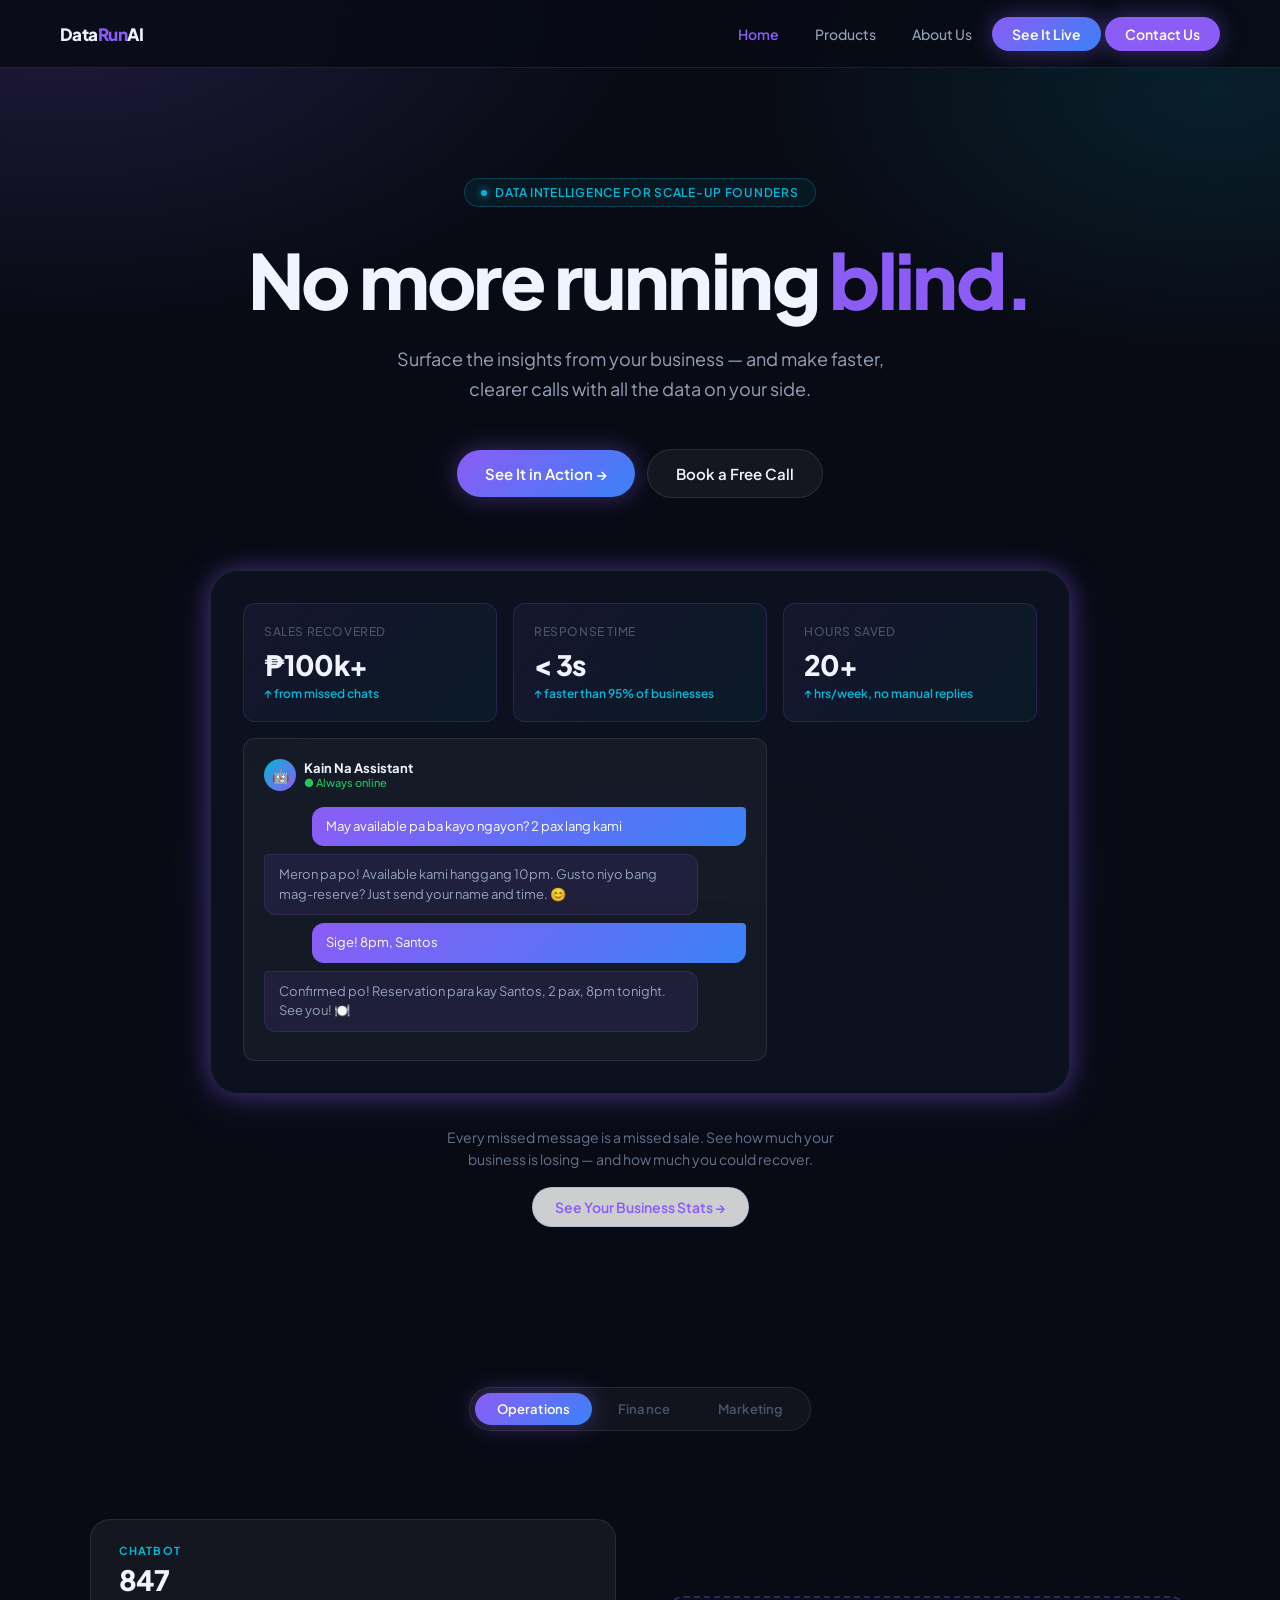
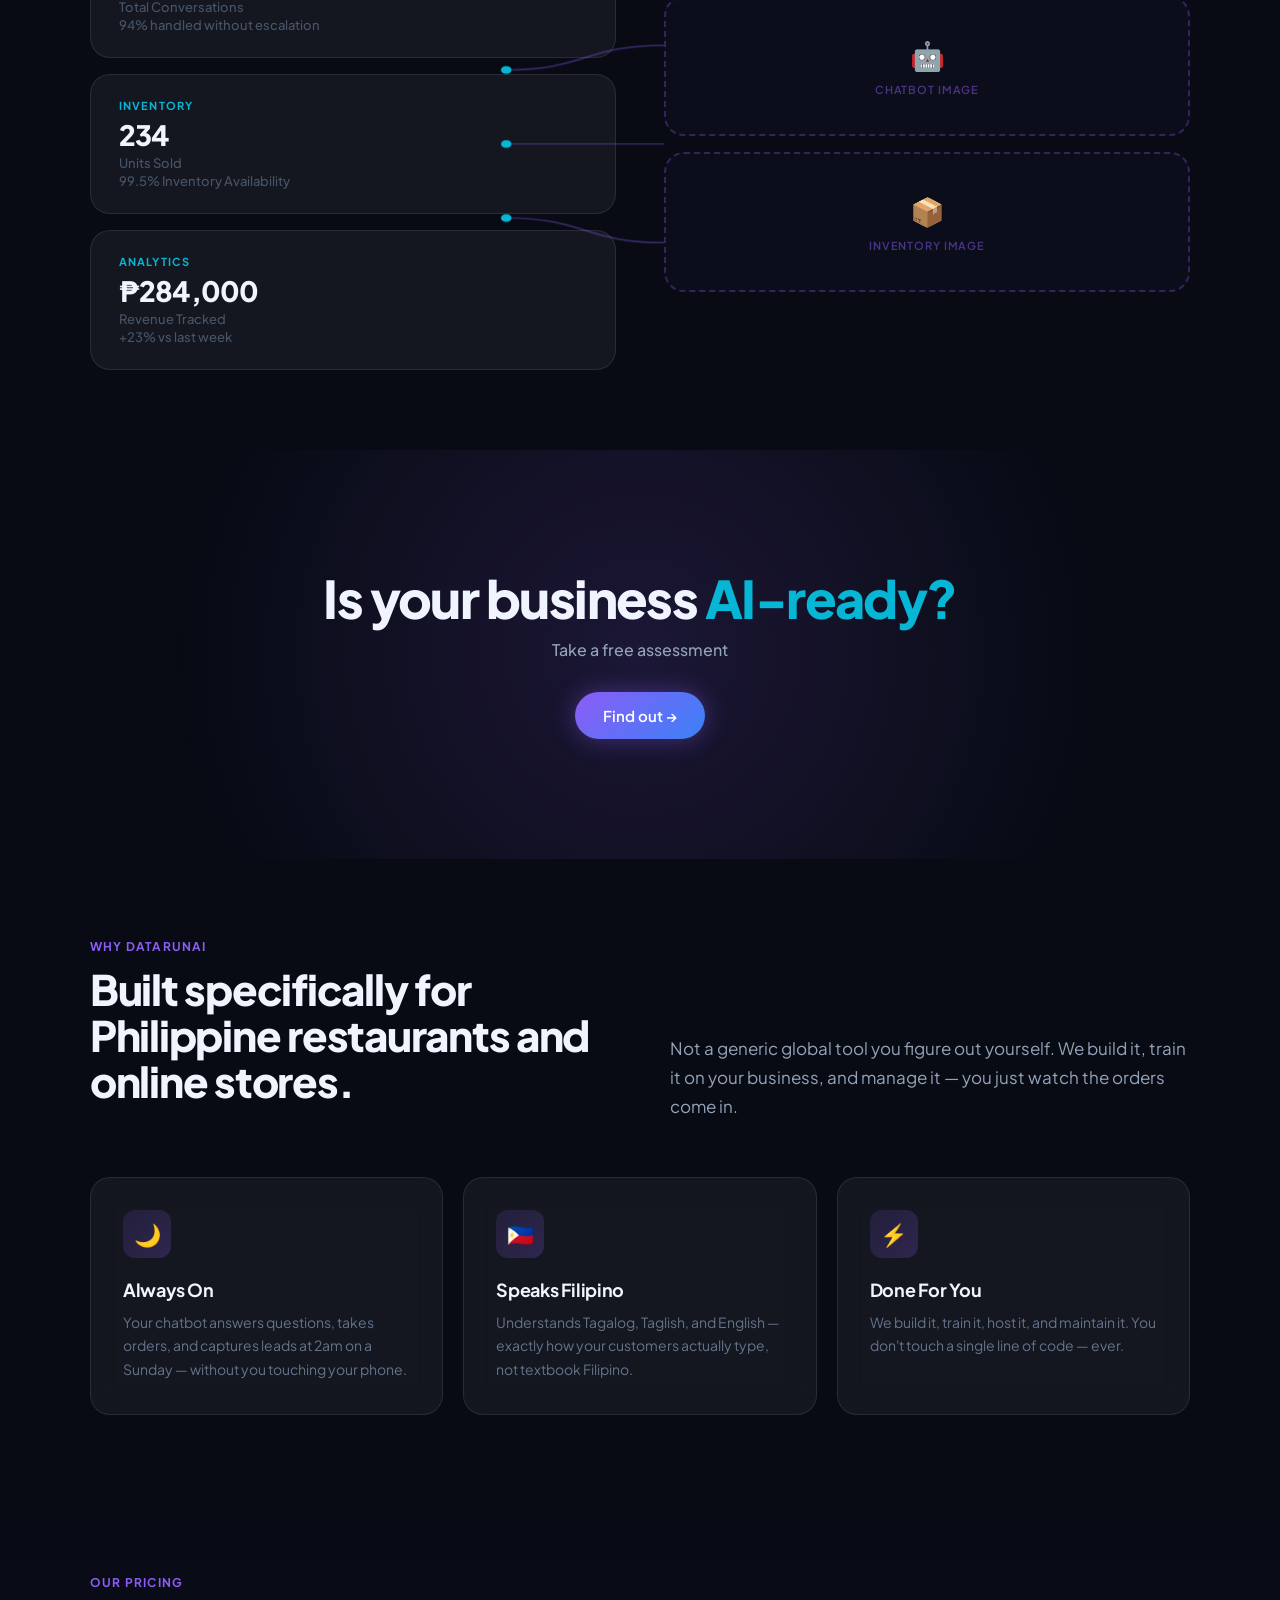
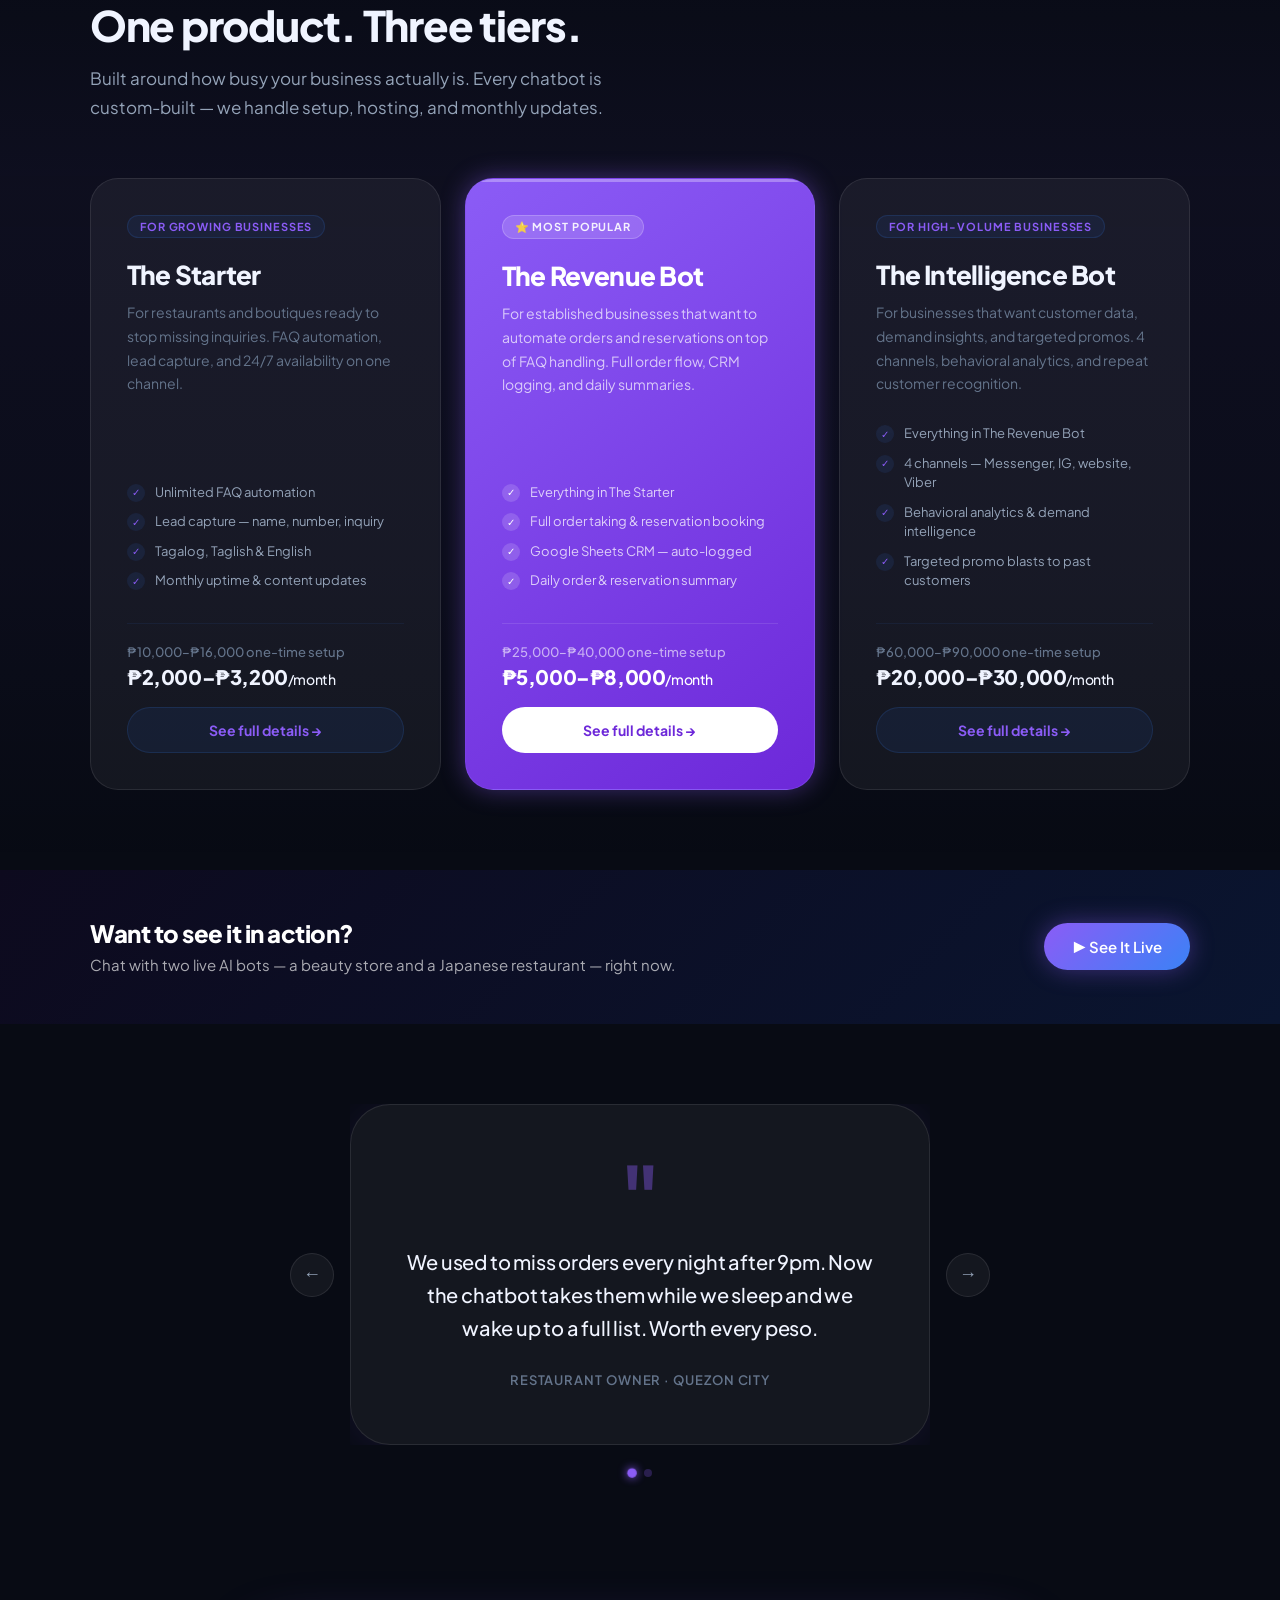
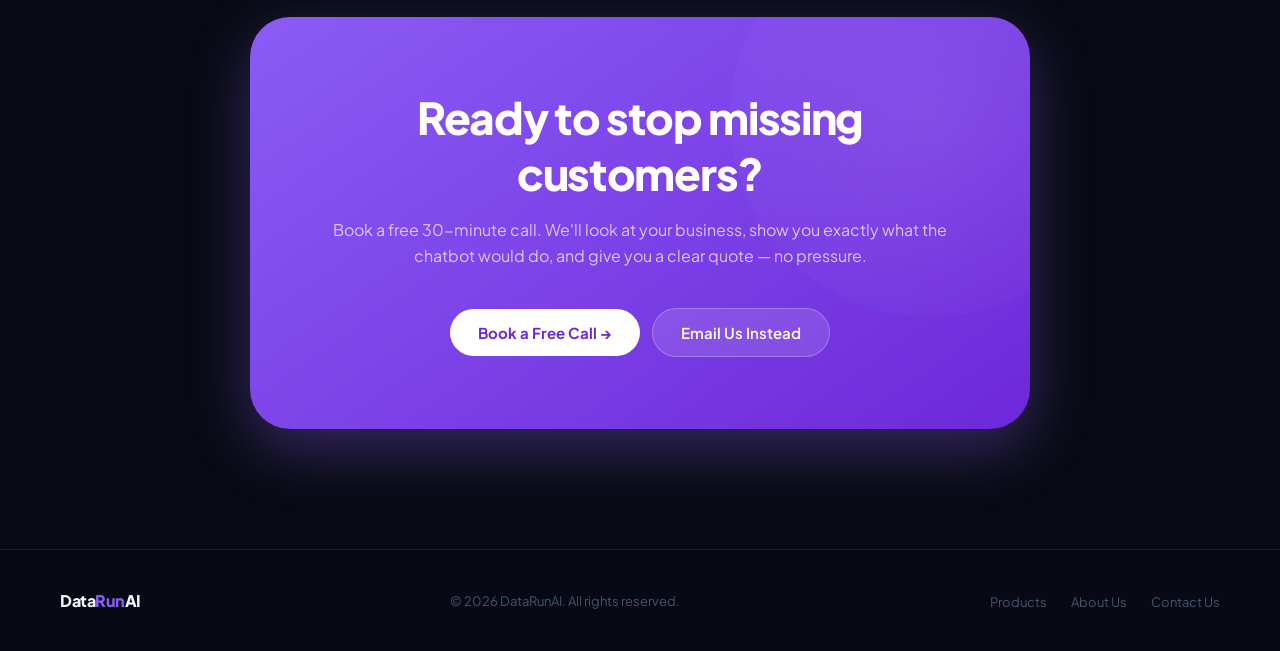
==== commit 0b73d9d3: "Add AI Readiness Banner section with assessment CTA" ====
--- a/frontend/index.html
+++ b/frontend/index.html
@@ -1674,6 +1674,47 @@
 .ops-empty-icon { font-size: 32px; opacity: .5; }
 .ops-empty-title { font-size: 15px; font-weight: 600; color: var(--text-muted); }
 .ops-empty-sub { font-size: 13px; color: var(--text-dim); }
+
+/* ══════════════════════════════════════════
+   AI READINESS BANNER
+══════════════════════════════════════════ */
+.readiness-section {
+  padding: 120px 60px;
+  background-size: cover;
+  background-position: center;
+  background-attachment: fixed;
+  position: relative;
+  overflow: hidden;
+}
+.readiness-section::before {
+  content: '';
+  position: absolute;
+  inset: 0;
+  background: radial-gradient(circle at 50% 50%, rgba(139,92,246,0.15) 0%, transparent 70%);
+  pointer-events: none;
+}
+.readiness-inner {
+  position: relative;
+  z-index: 1;
+  max-width: 680px;
+  margin: 0 auto;
+  text-align: center;
+}
+.readiness-title {
+  font-size: clamp(32px, 5vw, 52px);
+  font-weight: 800;
+  letter-spacing: -0.03em;
+  color: var(--text);
+  margin-bottom: 12px;
+  line-height: 1.1;
+}
+.readiness-title .highlight { color: var(--cyan); }
+.readiness-sub {
+  font-size: 16px;
+  color: var(--text-muted);
+  margin-bottom: 32px;
+  font-weight: 500;
+}
 
 /* ══════════════════════════════════════════
    RESPONSIVE
@@ -1702,6 +1743,7 @@
   .ops-section { padding: 60px 24px; }
   .ops-panel { grid-template-columns: 1fr; gap: 32px; }
   .ops-connector-svg { display: none; }
+  .readiness-section { padding: 80px 24px; }
 }
 </style>
 </head>
@@ -1869,6 +1911,15 @@
     </div>
   </section>
 
+  <!-- AI READINESS BANNER -->
+  <section class="readiness-section">
+    <div class="readiness-inner">
+      <h2 class="readiness-title">Is your business <span class="highlight">AI-ready?</span></h2>
+      <p class="readiness-sub">Take a free assessment</p>
+      <a onclick="showPage('assessment')" class="btn btn-live">Find out →</a>
+    </div>
+  </section>
+
   <!-- WHY US -->
   <section id="why">
     <div class="inner">
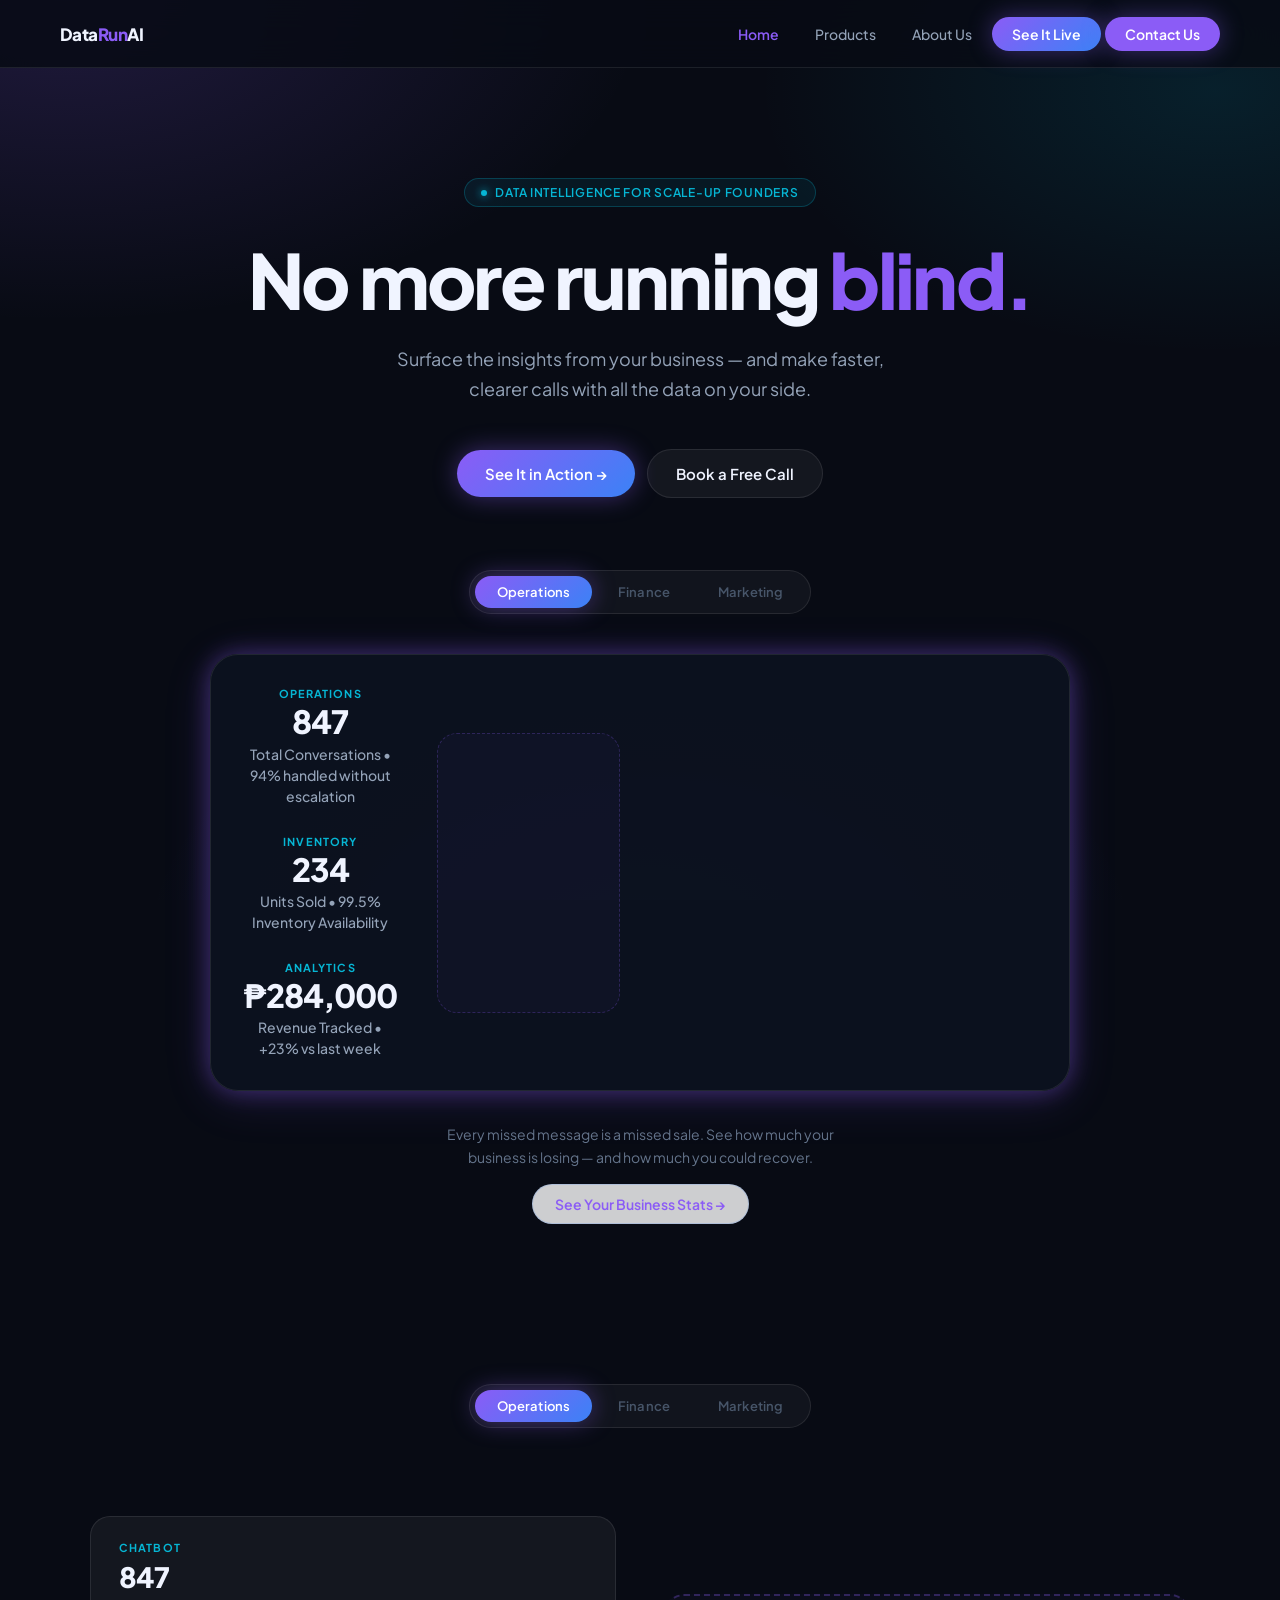
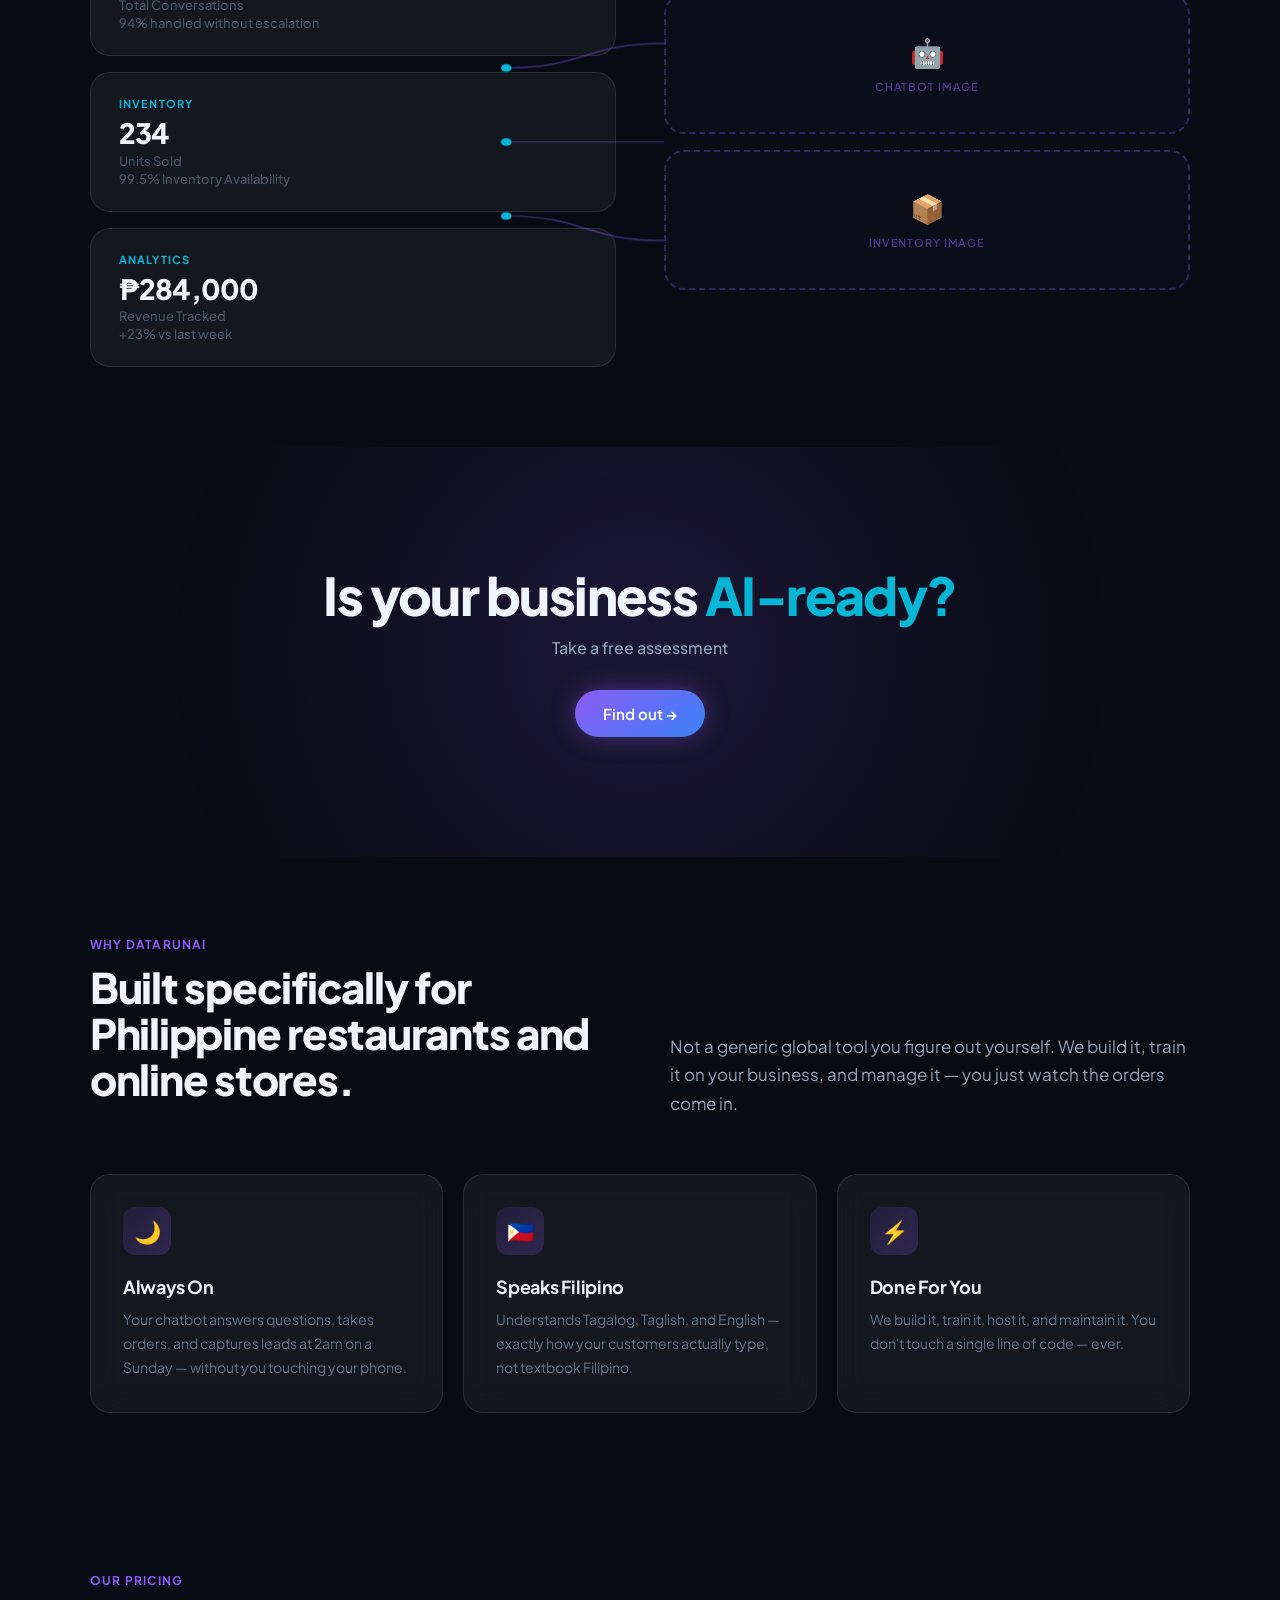
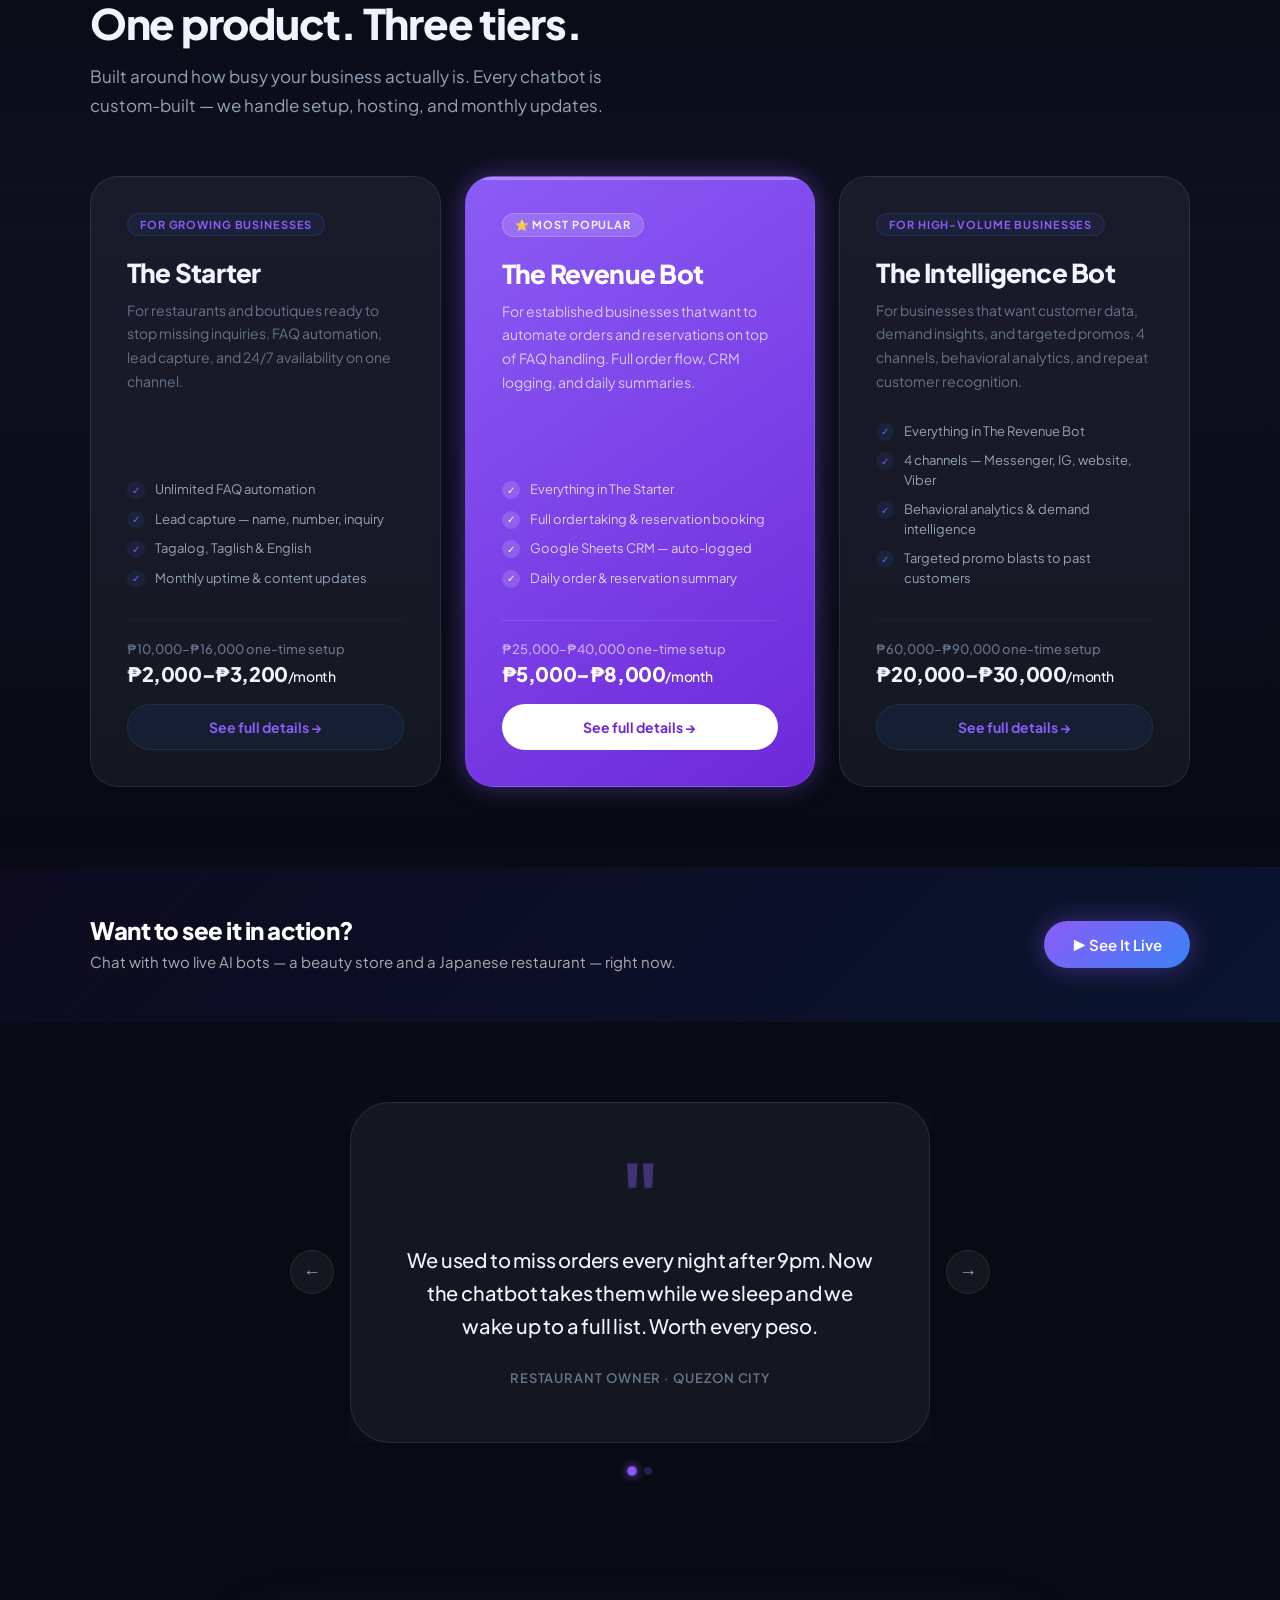
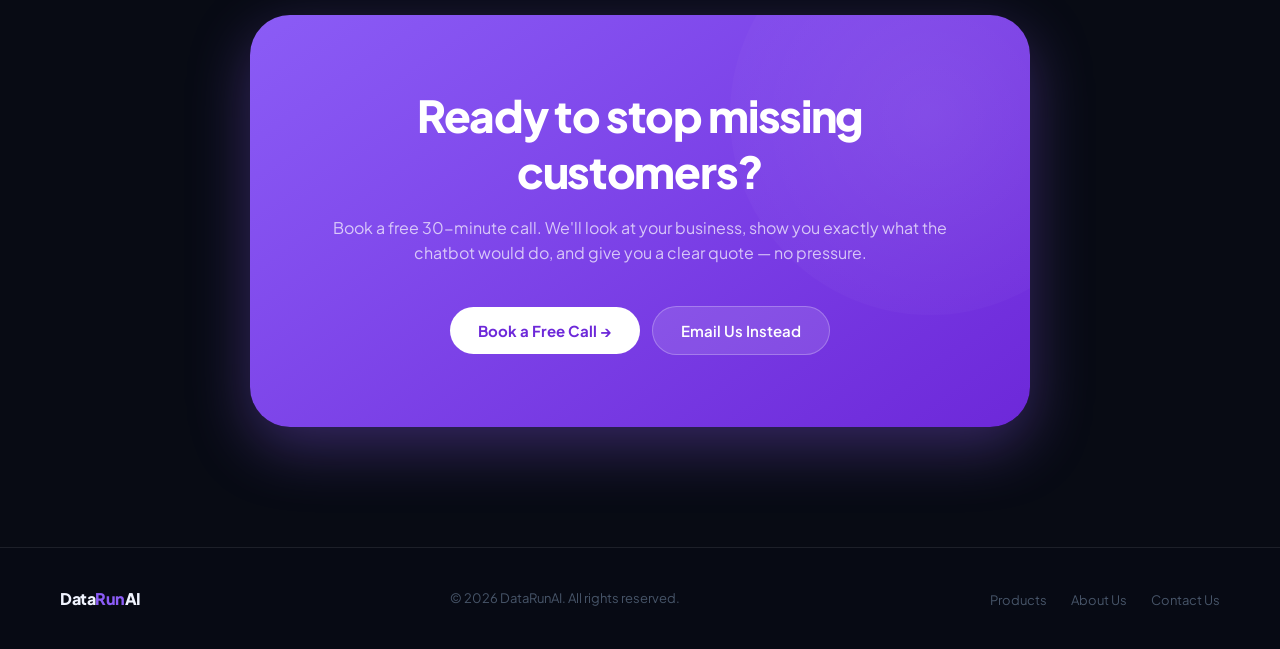
==== commit 5b6280eb: "Add CSS and JS for hero proof section tabs — Operations/Finance/Marketing with count-up animation" ====
--- a/frontend/index.html
+++ b/frontend/index.html
@@ -1674,6 +1674,116 @@
 .ops-empty-icon { font-size: 32px; opacity: .5; }
 .ops-empty-title { font-size: 15px; font-weight: 600; color: var(--text-muted); }
 .ops-empty-sub { font-size: 13px; color: var(--text-dim); }
+
+/* ══════════════════════════════════════════
+   HERO PROOF SECTION (Tabbed Data Views)
+══════════════════════════════════════════ */
+.hero-tabs {
+  display: flex;
+  align-items: center;
+  justify-content: center;
+  gap: 4px;
+  background: rgba(255,255,255,0.04);
+  border: 1px solid var(--border);
+  border-radius: 99px;
+  padding: 5px;
+  width: fit-content;
+  margin: 0 auto 40px;
+}
+.hero-tab-btn {
+  font-family: var(--font);
+  font-size: 13px;
+  font-weight: 600;
+  padding: 8px 22px;
+  border-radius: 99px;
+  border: none;
+  background: none;
+  color: var(--text-dim);
+  cursor: pointer;
+  transition: all .2s;
+  letter-spacing: .01em;
+}
+.hero-tab-btn:hover { color: var(--text-muted); }
+.hero-tab-btn.active {
+  background: linear-gradient(135deg, var(--purple), var(--blue));
+  color: #fff;
+  box-shadow: var(--glow-purple);
+}
+.hero-card-inner {
+  display: grid;
+  grid-template-columns: 1fr 1fr;
+  gap: 40px;
+  align-items: center;
+}
+.hero-content { display: none; }
+.hero-content.active { display: flex; width: 100%; gap: 40px; align-items: center; }
+.hero-metrics {
+  display: flex;
+  flex-direction: column;
+  gap: 28px;
+}
+.hero-metric-item {
+  display: flex;
+  flex-direction: column;
+  gap: 4px;
+}
+.hero-metric-label {
+  font-size: 11px;
+  font-weight: 700;
+  letter-spacing: .1em;
+  text-transform: uppercase;
+  color: var(--cyan);
+}
+.hero-metric-header {
+  font-size: 32px;
+  font-weight: 800;
+  color: var(--text);
+  letter-spacing: -0.03em;
+  line-height: 1.1;
+}
+.hero-metric-support {
+  font-size: 14px;
+  color: var(--text-muted);
+  font-weight: 500;
+  line-height: 1.5;
+}
+.hero-image-container {
+  width: 100%;
+  height: 280px;
+  background: rgba(139,92,246,0.04);
+  border: 1px dashed rgba(139,92,246,0.25);
+  border-radius: var(--radius);
+  display: flex;
+  align-items: center;
+  justify-content: center;
+  color: var(--text-dim);
+  font-size: 13px;
+  padding: 20px;
+}
+.hero-image-container img {
+  max-width: 100%;
+  max-height: 100%;
+  object-fit: contain;
+}
+.hero-empty {
+  width: 100%;
+  display: flex;
+  flex-direction: column;
+  align-items: center;
+  justify-content: center;
+  gap: 12px;
+  padding: 60px 40px;
+  color: var(--text-dim);
+}
+.hero-empty-icon {
+  font-size: 40px;
+  opacity: 0.5;
+}
+.hero-empty-text {
+  font-size: 15px;
+  font-weight: 600;
+  color: var(--text-muted);
+}
 
 /* ══════════════════════════════════════════
    AI READINESS BANNER
@@ -1782,36 +1892,55 @@
         <a onclick="showPage('demo')" class="btn btn-live">See It in Action →</a>
         <a onclick="showPage('contact')" class="btn btn-outline">Book a Free Call</a>
       </div>
+      <!-- Proof Section Tabs -->
+      <div class="hero-tabs">
+        <button class="hero-tab-btn active" onclick="switchProofTab('operations', this)">Operations</button>
+        <button class="hero-tab-btn" onclick="switchProofTab('finance', this)">Finance</button>
+        <button class="hero-tab-btn" onclick="switchProofTab('marketing', this)">Marketing</button>
+      </div>
+
       <div class="hero-visual anim-5">
         <div class="hero-card">
-          <div class="hero-card-inner">
-            <div class="metric-box">
-              <div class="metric-label">Sales recovered</div>
-              <div class="metric-value">₱100k+</div>
-              <div class="metric-sub">↑ from missed chats</div>
-            </div>
-            <div class="metric-box">
-              <div class="metric-label">Response time</div>
-              <div class="metric-value">&lt; 3s</div>
-              <div class="metric-sub">↑ faster than 95% of businesses</div>
-            </div>
-            <div class="metric-box">
-              <div class="metric-label">Hours saved</div>
-              <div class="metric-value">20+</div>
-              <div class="metric-sub">↑ hrs/week, no manual replies</div>
-            </div>
-            <div class="chat-preview">
-              <div class="chat-header">
-                <div class="chat-avatar">🤖</div>
-                <div>
-                  <div class="chat-name">Kain Na Assistant</div>
-                  <div class="chat-status">● Always online</div>
+          <div class="hero-card-inner" id="hero-card-inner">
+
+            <!-- OPERATIONS VIEW -->
+            <div class="hero-content active" id="proof-operations">
+              <div class="hero-metrics">
+                <div class="hero-metric-item">
+                  <div class="hero-metric-label">Operations</div>
+                  <div class="hero-metric-header" id="proof-val-0">847</div>
+                  <div class="hero-metric-support">Total Conversations • 94% handled without escalation</div>
+                </div>
+                <div class="hero-metric-item">
+                  <div class="hero-metric-label">Inventory</div>
+                  <div class="hero-metric-header" id="proof-val-1">234</div>
+                  <div class="hero-metric-support">Units Sold • 99.5% Inventory Availability</div>
+                </div>
+                <div class="hero-metric-item">
+                  <div class="hero-metric-label">Analytics</div>
+                  <div class="hero-metric-header" id="proof-val-2">₱284,000</div>
+                  <div class="hero-metric-support">Revenue Tracked • +23% vs last week</div>
                 </div>
               </div>
-              <div class="chat-bubble bubble-user">May available pa ba kayo ngayon? 2 pax lang kami</div>
-              <div class="chat-bubble bubble-bot">Meron pa po! Available kami hanggang 10pm. Gusto niyo bang mag-reserve? Just send your name and time. 😊</div>
-              <div class="chat-bubble bubble-user">Sige! 8pm, Santos</div>
-              <div class="chat-bubble bubble-bot">Confirmed po! Reservation para kay Santos, 2 pax, 8pm tonight. See you! 🍽️</div>
+              <div class="hero-image-container">
+                <!-- Image placeholder — user adds image later -->
+              </div>
+            </div>
+
+            <!-- FINANCE VIEW -->
+            <div class="hero-content" id="proof-finance">
+              <div class="hero-empty">
+                <div class="hero-empty-icon">🔒</div>
+                <div class="hero-empty-text">Finance view coming soon</div>
+              </div>
+            </div>
+
+            <!-- MARKETING VIEW -->
+            <div class="hero-content" id="proof-marketing">
+              <div class="hero-empty">
+                <div class="hero-empty-icon">🔒</div>
+                <div class="hero-empty-text">Marketing view coming soon</div>
+              </div>
             </div>
           </div>
         </div>
@@ -2826,8 +2955,10 @@
     window.scrollTo({ top: 0, behavior: 'smooth' });
     // Update browser URL without reload
     history.pushState({ page: id }, '', '#' + id);
-    // Trigger ops animation when home is shown
-    if (id === 'home') { setTimeout(triggerOpsAnimation, 400); }
+    // Trigger animations when home is shown
+    if (id === 'home') {
+      setTimeout(() => { triggerProofAnimation(); triggerOpsAnimation(); }, 400);
+    }
   }
 
   // Handle browser back/forward
@@ -2989,6 +3120,25 @@
     btn.disabled = true;
   }
 
+  // ── Hero Proof Section (Tabbed Data) ──────────────────────
+
+  function switchProofTab(name, btn) {
+    // Update tab buttons
+    document.querySelectorAll('.hero-tab-btn').forEach(b => b.classList.remove('active'));
+    btn.classList.add('active');
+    // Update content panes
+    document.querySelectorAll('.hero-content').forEach(p => p.classList.remove('active'));
+    document.getElementById('proof-' + name).classList.add('active');
+    // Trigger animation if operations
+    if (name === 'operations') triggerProofAnimation();
+  }
+
+  function triggerProofAnimation() {
+    countUp('proof-val-0', 847,    '',  '', 1200);
+    countUp('proof-val-1', 234,    '',  '', 1200);
+    countUp('proof-val-2', 284000, '₱', '', 1200);
+  }
+
   // ── Operations Visual Section ─────────────────────────────
 
   function switchOpsTab(name, btn) {
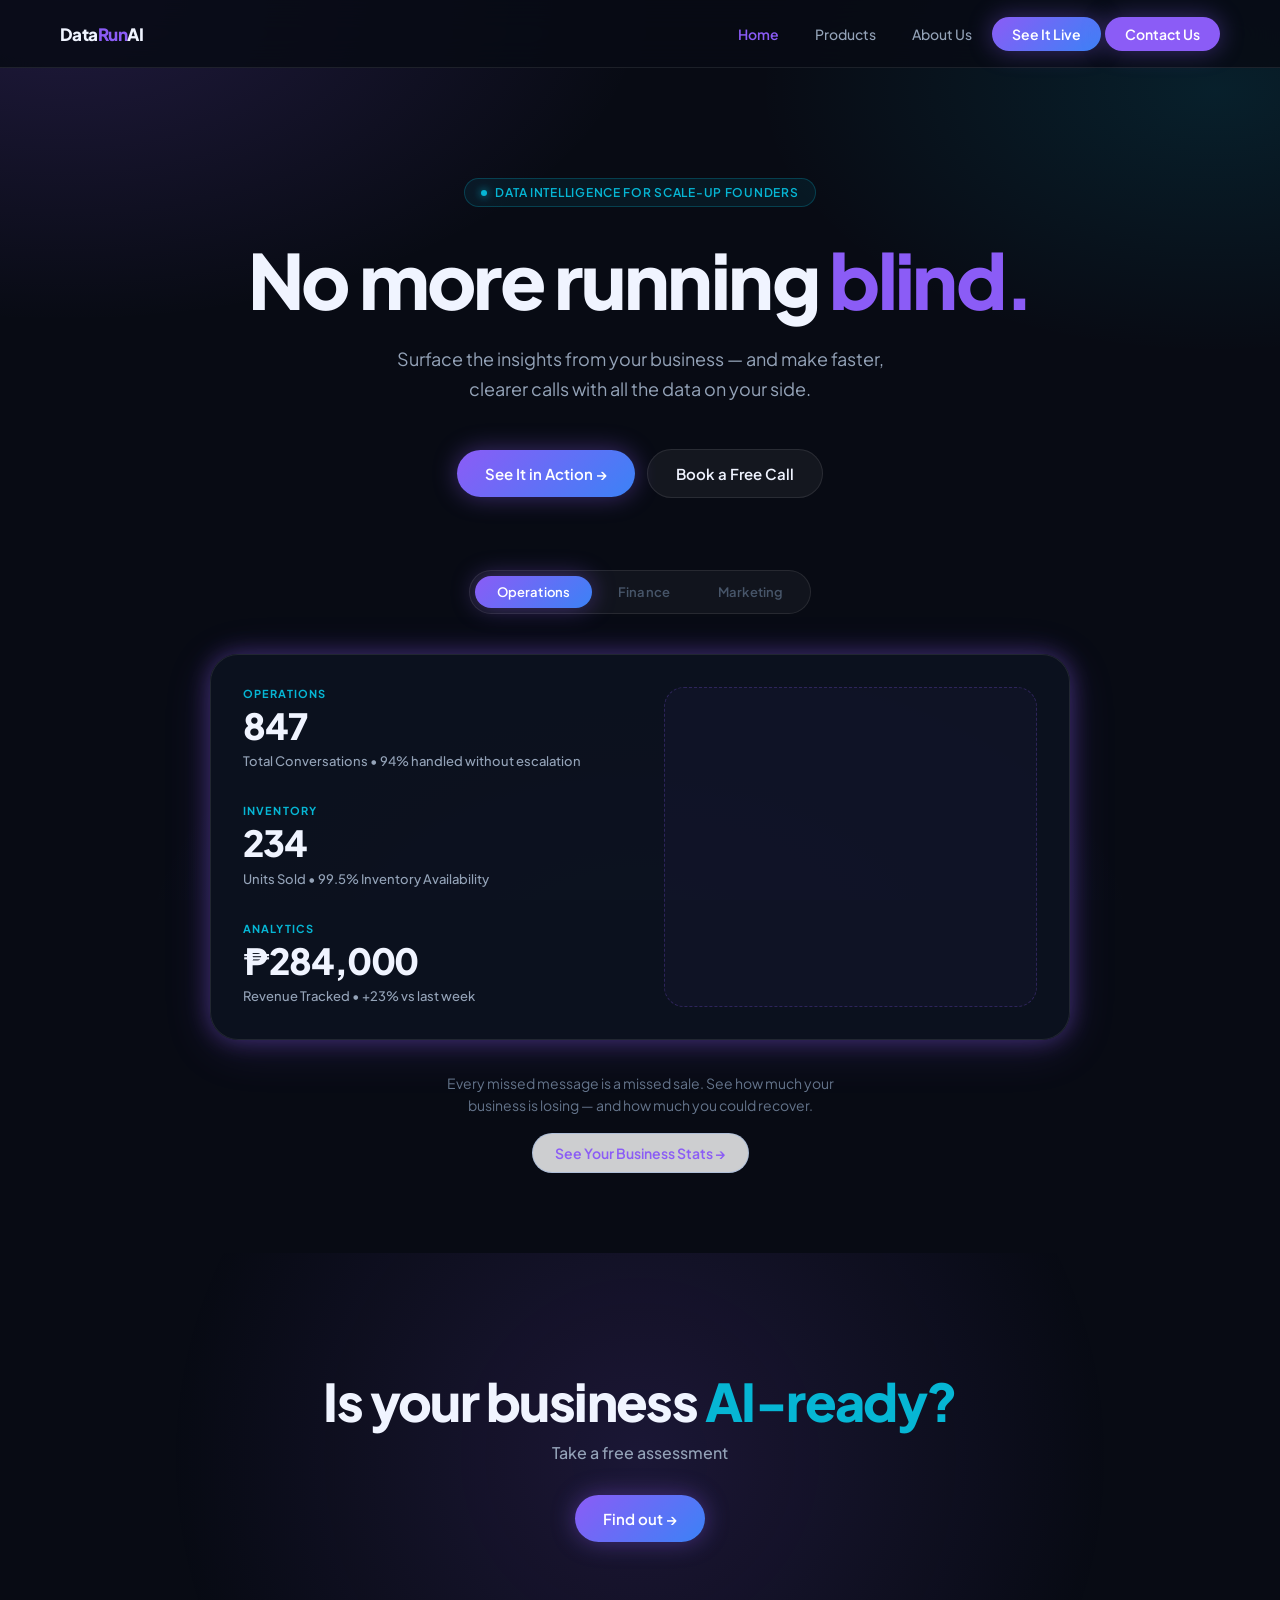
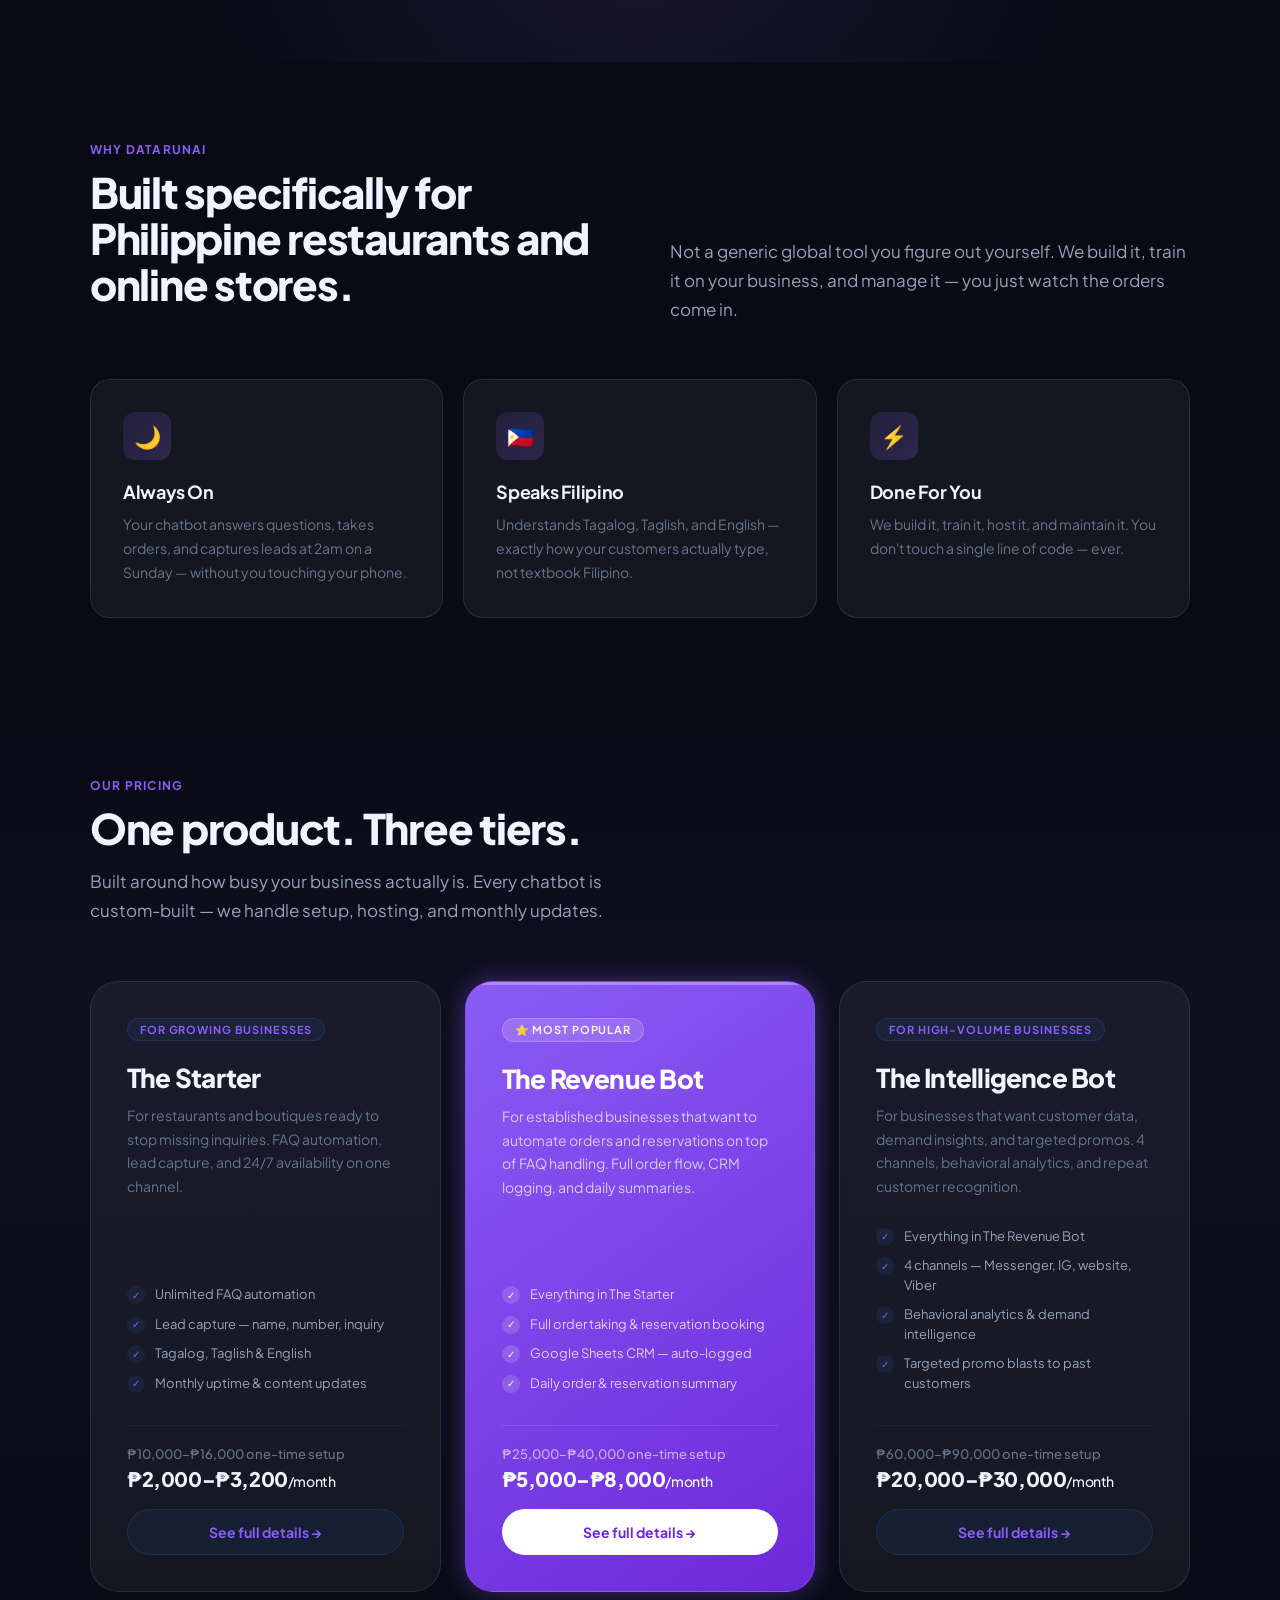
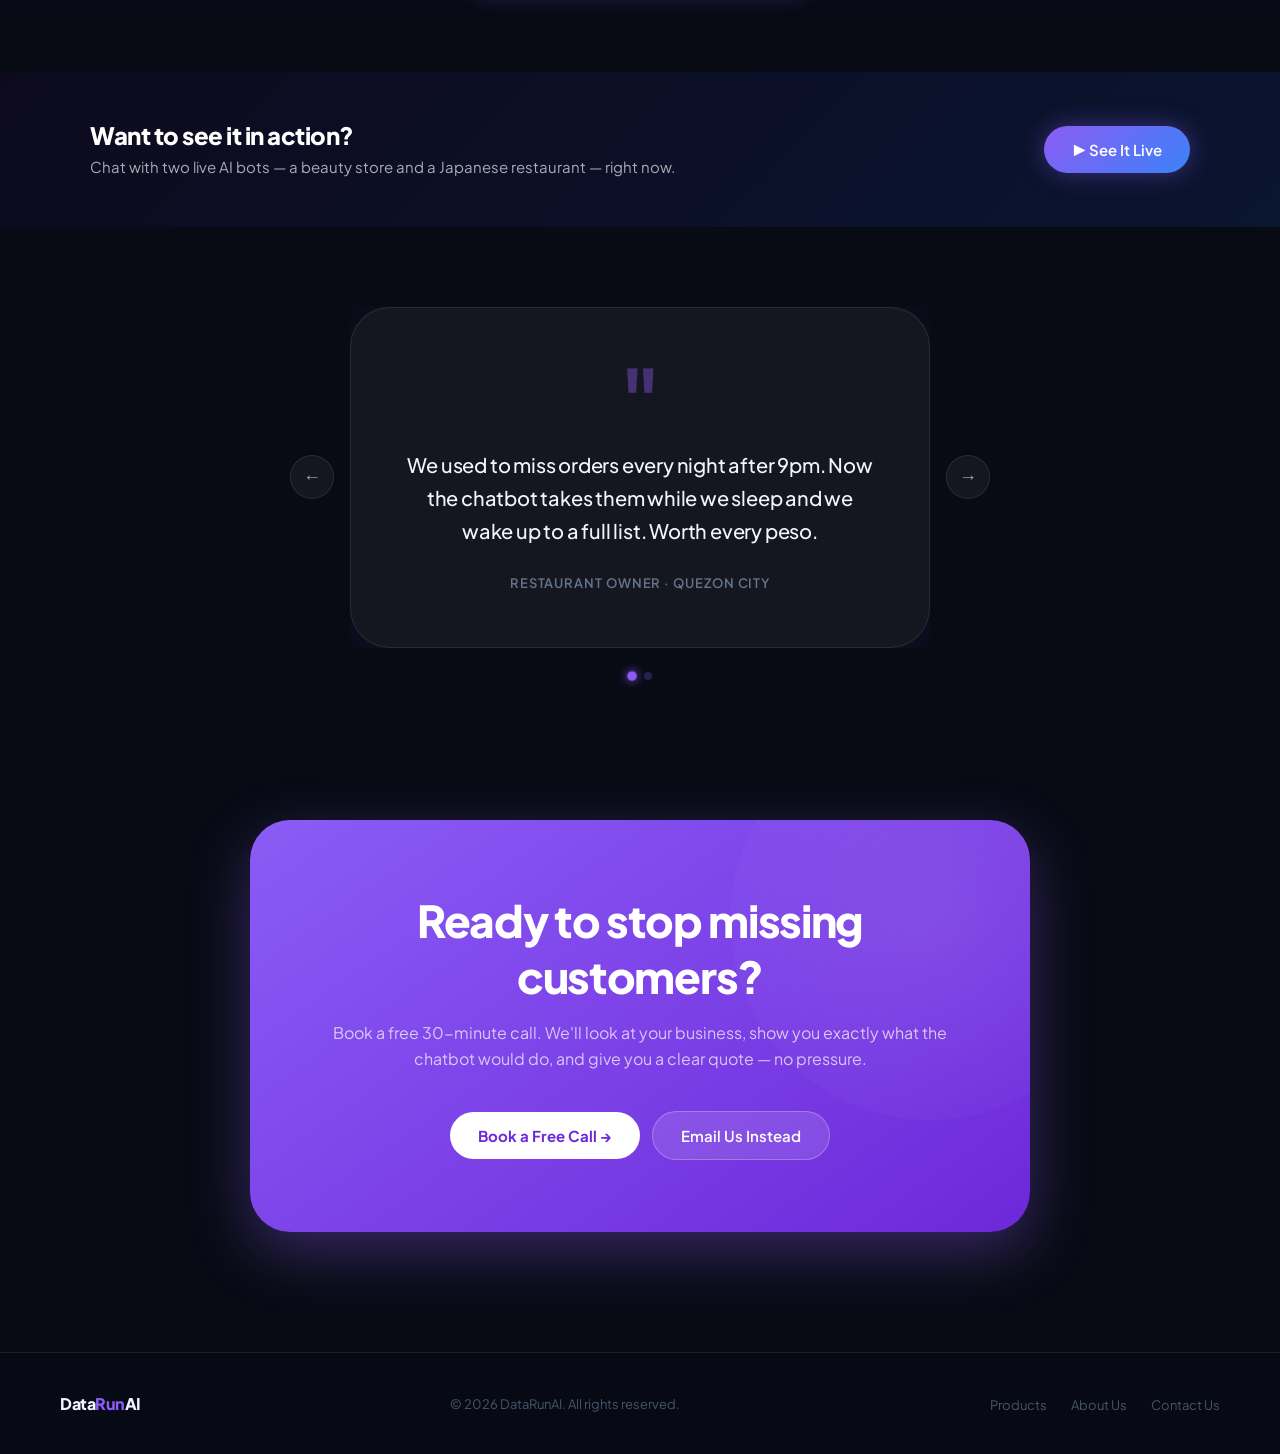
==== commit 097baf74: "Fix hero card layout: left-align metrics, proper grid, remove duplicate ops section" ====
--- a/frontend/index.html
+++ b/frontend/index.html
@@ -1712,20 +1712,21 @@
 .hero-card-inner {
   display: grid;
   grid-template-columns: 1fr 1fr;
-  gap: 40px;
-  align-items: center;
+  gap: 48px;
+  align-items: flex-start;
 }
 .hero-content { display: none; }
-.hero-content.active { display: flex; width: 100%; gap: 40px; align-items: center; }
+.hero-content.active { display: contents; }
 .hero-metrics {
   display: flex;
   flex-direction: column;
-  gap: 28px;
+  gap: 32px;
+  text-align: left;
 }
 .hero-metric-item {
   display: flex;
   flex-direction: column;
-  gap: 4px;
+  gap: 6px;
 }
 .hero-metric-label {
   font-size: 11px;
@@ -1735,21 +1736,21 @@
   color: var(--cyan);
 }
 .hero-metric-header {
-  font-size: 32px;
+  font-size: 36px;
   font-weight: 800;
   color: var(--text);
   letter-spacing: -0.03em;
   line-height: 1.1;
 }
 .hero-metric-support {
-  font-size: 14px;
+  font-size: 13px;
   color: var(--text-muted);
   font-weight: 500;
-  line-height: 1.5;
+  line-height: 1.6;
 }
 .hero-image-container {
   width: 100%;
-  height: 280px;
+  height: 320px;
   background: rgba(139,92,246,0.04);
   border: 1px dashed rgba(139,92,246,0.25);
   border-radius: var(--radius);
@@ -1758,7 +1759,7 @@
   justify-content: center;
   color: var(--text-dim);
   font-size: 13px;
-  padding: 20px;
+  padding: 24px;
 }
 .hero-image-container img {
   max-width: 100%;
@@ -1948,94 +1949,6 @@
       <div class="stats-btn-wrap anim-5">
         <p class="stats-btn-desc">Every missed message is a missed sale. See how much your business is losing — and how much you could recover.</p>
         <a onclick="showPage('products')" class="btn-stats">See Your Business Stats →</a>
-      </div>
-    </div>
-  </section>
-
-  <!-- OPERATIONS VISUAL -->
-  <section class="ops-section">
-    <div class="inner">
-      <div class="ops-header">
-        <div class="ops-tabs">
-          <button class="ops-tab-btn active" onclick="switchOpsTab('operations', this)">Operations</button>
-          <button class="ops-tab-btn" onclick="switchOpsTab('finance', this)">Finance</button>
-          <button class="ops-tab-btn" onclick="switchOpsTab('marketing', this)">Marketing</button>
-        </div>
-      </div>
-
-      <div class="ops-content">
-
-        <!-- OPERATIONS PANE -->
-        <div class="ops-pane active" id="ops-pane-operations">
-          <div class="ops-panel">
-
-            <!-- Left: metric cards -->
-            <div class="ops-metrics">
-              <div class="ops-metric-card" id="ops-card-0">
-                <div class="ops-metric-label">Chatbot</div>
-                <div class="ops-metric-header" id="ops-val-0">847</div>
-                <div class="ops-metric-support">Total Conversations</div>
-                <div class="ops-metric-support" style="margin-top:2px;">94% handled without escalation</div>
-              </div>
-              <div class="ops-metric-card" id="ops-card-1">
-                <div class="ops-metric-label">Inventory</div>
-                <div class="ops-metric-header" id="ops-val-1">234</div>
-                <div class="ops-metric-support">Units Sold</div>
-                <div class="ops-metric-support" style="margin-top:2px;">99.5% Inventory Availability</div>
-              </div>
-              <div class="ops-metric-card" id="ops-card-2">
-                <div class="ops-metric-label">Analytics</div>
-                <div class="ops-metric-header" id="ops-val-2">₱284,000</div>
-                <div class="ops-metric-support">Revenue Tracked</div>
-                <div class="ops-metric-support" style="margin-top:2px;">+23% vs last week</div>
-              </div>
-            </div>
-
-            <!-- Right: visual + SVG lines -->
-            <div class="ops-visual">
-              <div class="ops-visual-inner" id="ops-visual-inner">
-                <div class="ops-img-placeholder">
-                  <span>🤖</span>
-                  <div class="ops-placeholder-label">Chatbot Image</div>
-                </div>
-                <div class="ops-img-placeholder">
-                  <span>📦</span>
-                  <div class="ops-placeholder-label">Inventory Image</div>
-                </div>
-
-                <!-- SVG lines — drawn by JS on activation -->
-                <svg class="ops-connector-svg" id="ops-svg" viewBox="0 0 400 300" preserveAspectRatio="none">
-                  <path class="ops-line" id="ops-line-0" d="M0,50 C-60,50 -60,75 -120,75"/>
-                  <path class="ops-line" id="ops-line-1" d="M0,150 C-60,150 -60,150 -120,150"/>
-                  <path class="ops-line" id="ops-line-2" d="M0,250 C-60,250 -60,225 -120,225"/>
-                  <circle class="ops-line-dot" id="ops-dot-0" cx="-120" cy="75"  r="4"/>
-                  <circle class="ops-line-dot" id="ops-dot-1" cx="-120" cy="150" r="4"/>
-                  <circle class="ops-line-dot" id="ops-dot-2" cx="-120" cy="225" r="4"/>
-                </svg>
-              </div>
-            </div>
-
-          </div>
-        </div>
-
-        <!-- FINANCE PANE -->
-        <div class="ops-pane" id="ops-pane-finance">
-          <div class="ops-empty">
-            <div class="ops-empty-icon">🔒</div>
-            <div class="ops-empty-title">Finance view coming soon</div>
-            <div class="ops-empty-sub">Revenue breakdowns, margins, and financial health — in one place.</div>
-          </div>
-        </div>
-
-        <!-- MARKETING PANE -->
-        <div class="ops-pane" id="ops-pane-marketing">
-          <div class="ops-empty">
-            <div class="ops-empty-icon">🔒</div>
-            <div class="ops-empty-title">Marketing view coming soon</div>
-            <div class="ops-empty-sub">Campaign performance, reach, and ROI — tracked automatically.</div>
-          </div>
-        </div>
-
       </div>
     </div>
   </section>
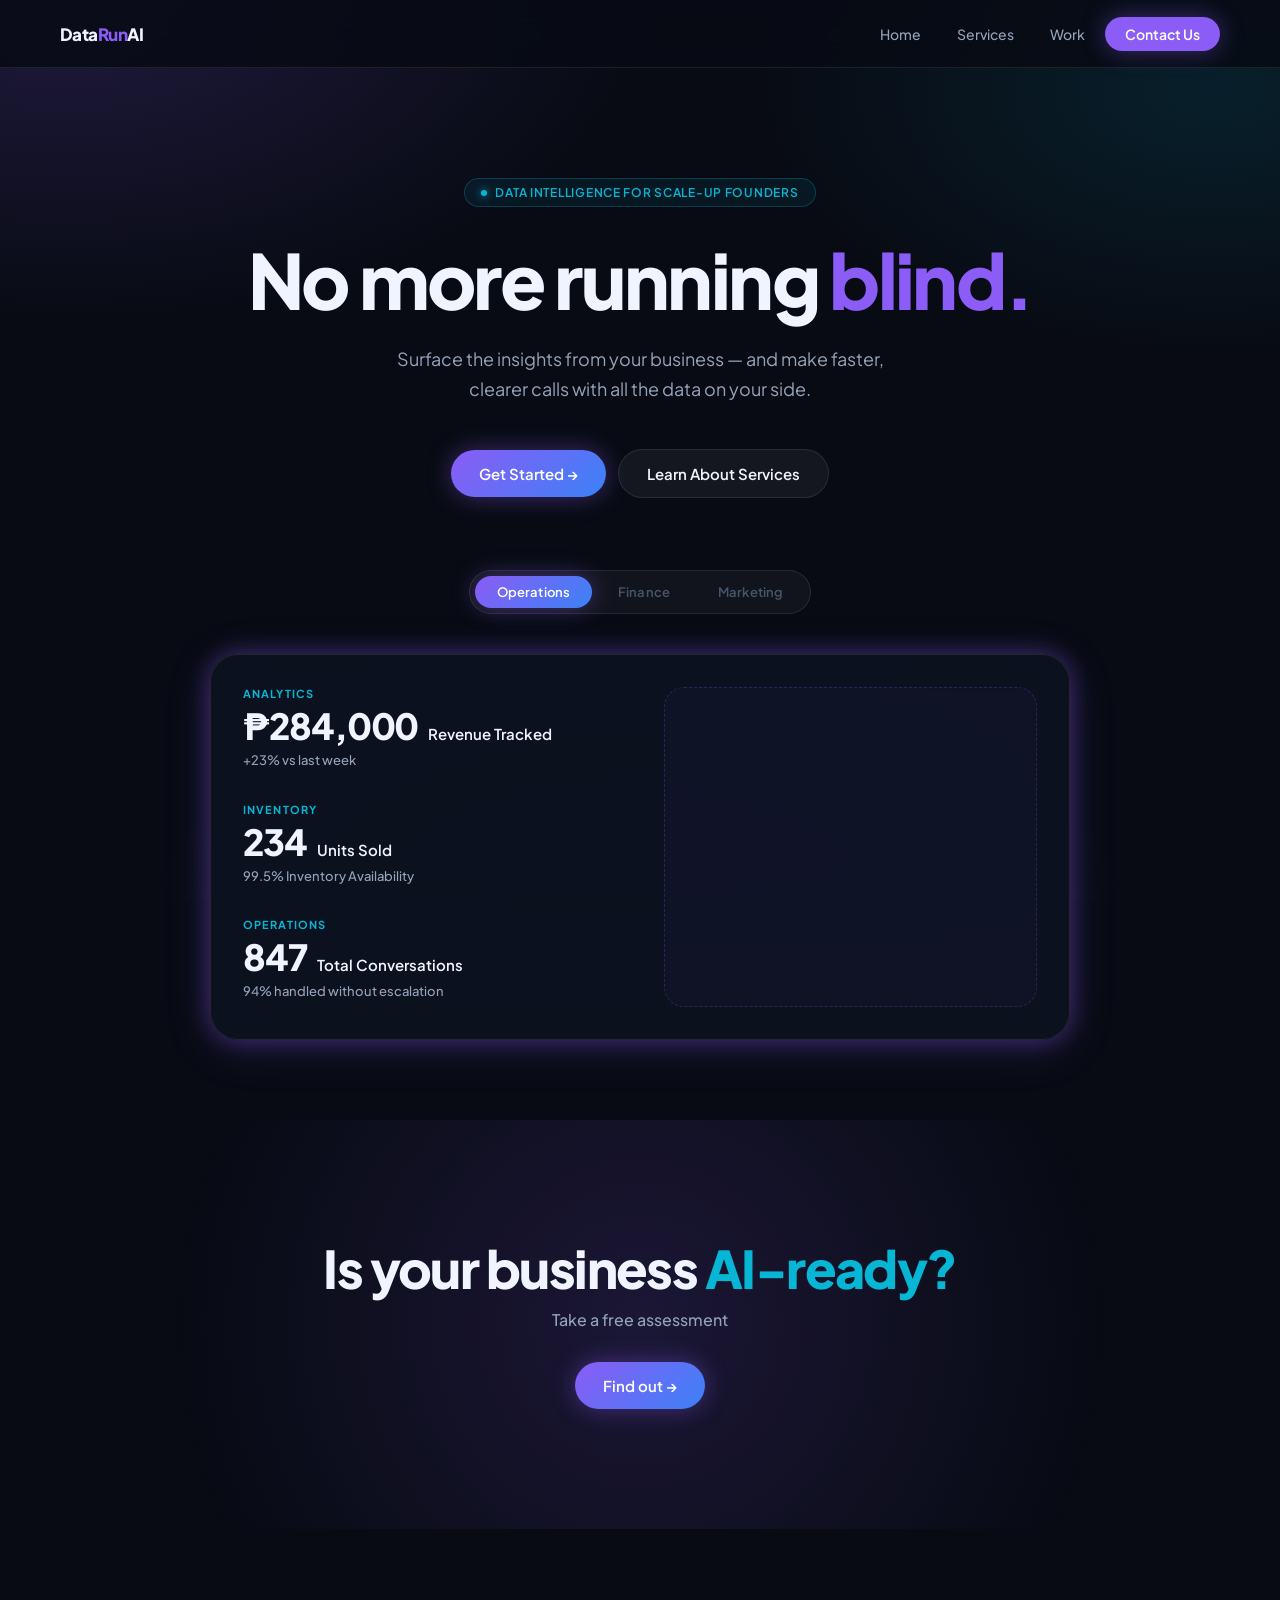
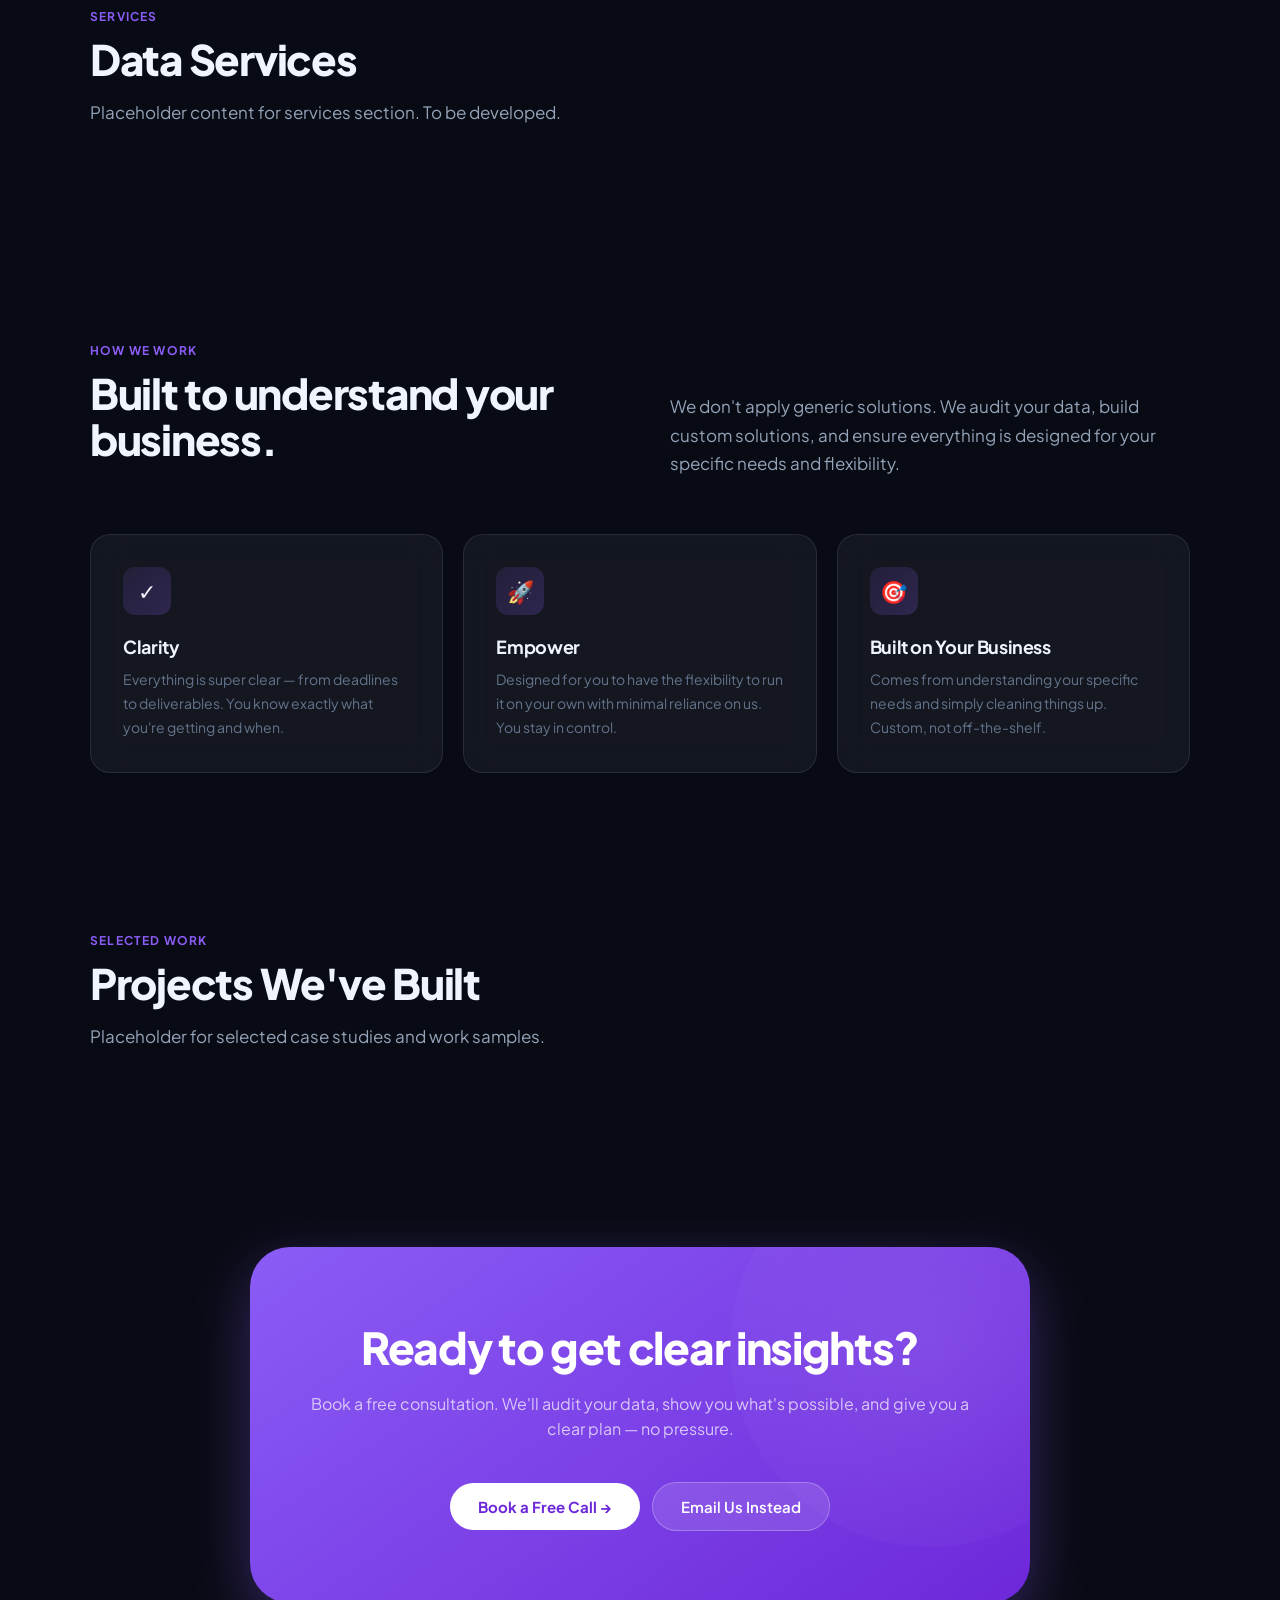
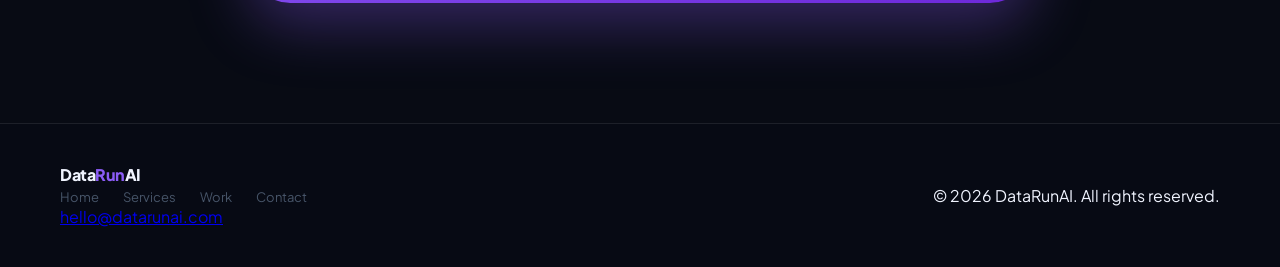
==== commit f3a01267: "Replace old index with new homepage as index.html - multi-page structure" ====
--- a/frontend/index.html
+++ b/frontend/index.html
@@ -3,1860 +3,10 @@
 <head>
 <meta charset="UTF-8">
 <meta name="viewport" content="width=device-width, initial-scale=1.0">
-<title>DataRunAI — AI Tools for Philippine Business Owners</title>
+<title>DataRunAI — Data Intelligence for Scale-Up Founders</title>
 <link rel="preconnect" href="https://fonts.googleapis.com">
 <link href="https://fonts.googleapis.com/css2?family=Plus+Jakarta+Sans:wght@300;400;500;600;700;800&display=swap" rel="stylesheet">
-<style>
-/* ─── RESET ─── */
-*, *::before, *::after { box-sizing: border-box; margin: 0; padding: 0; }
-
-/* ─── TOKENS ─── */
-:root {
-  /* ── Dark Neon Design System ── */
-  --bg:           #080B14;
-  --bg-surface:   #0D1220;
-  --bg-card:      rgba(255,255,255,0.05);
-
-  --border:       rgba(255,255,255,0.09);
-  --border-glow:  rgba(139,92,246,0.35);
-
-  --purple:       #8b5cf6;
-  --purple-dim:   #6d28d9;
-  --cyan:         #06b6d4;
-  --blue:         #3b82f6;
-
-  --glow-purple:  0 0 24px rgba(139,92,246,0.4);
-  --glow-cyan:    0 0 24px rgba(6,182,212,0.4);
-  --glow-blue:    0 0 24px rgba(59,130,246,0.4);
-
-  --text:         #f0f4ff;
-  --text-muted:   #94a3b8;
-  --text-dim:     #475569;
-  --white:        #ffffff;
-
-  /* ── Legacy aliases — map old tokens to dark system ── */
-  --blue-50:      rgba(139,92,246,0.06);
-  --blue-100:     rgba(139,92,246,0.12);
-  --blue-200:     rgba(139,92,246,0.22);
-  --blue-400:     #06b6d4;
-  --blue-500:     #8b5cf6;
-  --blue-600:     #8b5cf6;
-  --blue-700:     #6d28d9;
-  --ink:          #f0f4ff;
-  --ink-mid:      #94a3b8;
-  --ink-soft:     #64748b;
-  --surface:      #0D1220;
-  --card-bg:      rgba(255,255,255,0.05);
-  --border-white: rgba(255,255,255,0.09);
-
-  --font: 'Plus Jakarta Sans', sans-serif;
-  --radius-sm: 12px;
-  --radius:    20px;
-  --radius-lg: 28px;
-  --radius-xl: 40px;
-}
-
-html { scroll-behavior: smooth; }
-
-body {
-  font-family: var(--font);
-  background: var(--bg);
-  color: var(--text);
-  -webkit-font-smoothing: antialiased;
-  overflow-x: hidden;
-}
-
-/* ─── BACKGROUND ─── */
-.bg-gradient {
-  position: fixed;
-  inset: 0;
-  z-index: 0;
-  background:
-    radial-gradient(ellipse 70% 55% at 5% 0%,   rgba(139,92,246,0.18) 0%, transparent 65%),
-    radial-gradient(ellipse 55% 45% at 95% 10%,  rgba(6,182,212,0.12)  0%, transparent 65%),
-    radial-gradient(ellipse 60% 50% at 50% 105%, rgba(59,130,246,0.10) 0%, transparent 65%),
-    #080B14;
-  pointer-events: none;
-}
-
-.page { position: relative; z-index: 1; }
-
-/* ─── NAV ─── */
-nav {
-  position: sticky;
-  top: 0;
-  z-index: 100;
-  display: flex;
-  align-items: center;
-  justify-content: space-between;
-  padding: 0 60px;
-  height: 68px;
-  background: rgba(8,11,20,0.85);
-  backdrop-filter: blur(20px);
-  -webkit-backdrop-filter: blur(20px);
-  border-bottom: 1px solid var(--border);
-}
-
-.nav-logo {
-  font-size: 17px;
-  font-weight: 800;
-  color: var(--text);
-  text-decoration: none;
-  letter-spacing: -0.03em;
-  cursor: pointer;
-}
-.nav-logo span { color: var(--purple); }
-
-.nav-links {
-  display: flex;
-  align-items: center;
-  gap: 4px;
-  list-style: none;
-}
-.nav-links a {
-  font-size: 14px;
-  font-weight: 500;
-  color: var(--text-muted);
-  text-decoration: none;
-  padding: 7px 16px;
-  border-radius: 99px;
-  transition: all .2s;
-  cursor: pointer;
-}
-.nav-links a:hover { color: var(--text); background: rgba(139,92,246,0.1); }
-.nav-links a.active { color: var(--purple); font-weight: 600; }
-
-.nav-cta {
-  background: var(--purple) !important;
-  color: #fff !important;
-  border-radius: 99px !important;
-  padding: 8px 20px !important;
-  font-weight: 600 !important;
-  box-shadow: var(--glow-purple) !important;
-  transition: background .2s, transform .2s, box-shadow .2s !important;
-}
-.nav-cta:hover { background: var(--purple-dim) !important; transform: translateY(-1px); box-shadow: 0 0 32px rgba(139,92,246,0.55) !important; }
-.nav-cta.active { color: #fff !important; }
-.nav-demo { background: linear-gradient(135deg, var(--purple), var(--blue)) !important; }
-.nav-demo:hover { background: linear-gradient(135deg, var(--purple-dim), #2563eb) !important; }
-
-/* ── DEMO PAGE ── */
-#page-demo { background: var(--bg); position: relative; }
-
-/* Frosted overlay — sits on top of the bot content */
-.demo-overlay {
-  position: fixed;
-  inset: 0;
-  z-index: 200;
-  display: flex;
-  align-items: center;
-  justify-content: center;
-  padding: 100px 24px 40px;
-  background: rgba(15, 23, 42, 0.45);
-  backdrop-filter: blur(10px);
-  -webkit-backdrop-filter: blur(10px);
-  transition: opacity .5s ease;
-}
-.demo-overlay.fade-out {
-  opacity: 0;
-  pointer-events: none;
-}
-
-/* Bot content — always rendered, pointer-events locked until unlocked */
-.demo-content { pointer-events: none; user-select: none; }
-.demo-content.unlocked { pointer-events: all; user-select: auto; }
-
-.gateway-card {
-  background: #0f1629;
-  border: 1px solid var(--border);
-  border-radius: 24px;
-  box-shadow: 0 8px 40px rgba(139,92,246,.15);
-  padding: 48px 40px;
-  max-width: 480px;
-  width: 100%;
-  text-align: center;
-}
-.gateway-badge {
-  display: inline-flex;
-  align-items: center;
-  gap: 8px;
-  background: rgba(124,58,237,.08);
-  color: #7c3aed;
-  font-size: 13px;
-  font-weight: 600;
-  padding: 6px 14px;
-  border-radius: 99px;
-  margin-bottom: 20px;
-}
-.gateway-title {
-  font-size: 30px;
-  font-weight: 800;
-  color: var(--text);
-  letter-spacing: -0.03em;
-  margin-bottom: 10px;
-}
-.gateway-sub {
-  font-size: 15px;
-  color: var(--text-muted);
-  margin-bottom: 32px;
-  line-height: 1.6;
-}
-.gateway-form { display: flex; flex-direction: column; gap: 14px; text-align: left; }
-.gateway-form label { font-size: 13px; font-weight: 600; color: var(--text); margin-bottom: 4px; display: block; }
-.gateway-form input, .gateway-form select {
-  width: 100%;
-  padding: 12px 16px;
-  border: 1.5px solid var(--border);
-  border-radius: 12px;
-  font-size: 14px;
-  font-family: inherit;
-  color: var(--text);
-  outline: none;
-  transition: border-color .15s;
-  background: rgba(255,255,255,0.06);
-}
-.gateway-form input:focus, .gateway-form select:focus { border-color: var(--purple); }
-.btn-enter {
-  width: 100%;
-  padding: 14px;
-  background: linear-gradient(135deg, var(--purple), var(--blue));
-  color: #fff;
-  border: none;
-  border-radius: 12px;
-  font-size: 15px;
-  font-weight: 700;
-  font-family: inherit;
-  cursor: pointer;
-  margin-top: 6px;
-  transition: opacity .2s, transform .2s;
-}
-.btn-enter:hover { opacity: .92; transform: translateY(-1px); }
-.demo-welcome-bar {
-  background: linear-gradient(135deg, var(--purple), var(--blue));
-  color: #fff;
-  text-align: center;
-  padding: 18px 24px;
-  font-size: 15px;
-  font-weight: 600;
-}
-.demo-welcome-bar span { opacity: .8; font-weight: 400; }
-.demo-page-header {
-  background: linear-gradient(160deg, rgba(139,92,246,0.08) 0%, rgba(59,130,246,0.05) 100%);
-  padding: 100px 60px 60px;
-  text-align: center;
-}
-.demo-page-header-inner { max-width: 640px; margin: 0 auto; }
-.demo-page-title {
-  font-size: clamp(28px, 4vw, 44px);
-  font-weight: 800;
-  color: var(--ink);
-  letter-spacing: -0.03em;
-  margin-bottom: 14px;
-  line-height: 1.15;
-}
-.demo-page-sub {
-  font-size: 16px;
-  color: var(--ink-soft);
-  line-height: 1.7;
-}
-@media (max-width: 768px) {
-  .demo-page-header { padding: 80px 24px 40px; }
-}
-.demo-section {
-  padding: 80px 24px;
-  max-width: 1100px;
-  margin: 0 auto;
-}
-.demo-section + .demo-section { border-top: 1px solid var(--border); }
-.demo-row {
-  display: grid;
-  grid-template-columns: 1fr 1fr;
-  gap: 56px;
-  align-items: center;
-}
-.demo-row.flip { direction: rtl; }
-.demo-row.flip > * { direction: ltr; }
-.demo-brand-badge {
-  display: inline-flex;
-  align-items: center;
-  gap: 6px;
-  background: rgba(139,92,246,.12);
-  color: var(--purple);
-  font-size: 12px;
-  font-weight: 700;
-  padding: 5px 12px;
-  border-radius: 99px;
-  margin-bottom: 16px;
-  letter-spacing: .04em;
-  text-transform: uppercase;
-}
-.demo-brand-name {
-  font-size: 32px;
-  font-weight: 800;
-  color: var(--ink);
-  letter-spacing: -0.03em;
-  margin-bottom: 12px;
-}
-.demo-brand-desc {
-  font-size: 15px;
-  color: var(--ink-soft);
-  line-height: 1.7;
-  margin-bottom: 24px;
-}
-.demo-brand-chips { display: flex; flex-wrap: wrap; gap: 8px; }
-.demo-chip {
-  background: rgba(139,92,246,0.1);
-  color: var(--cyan);
-  font-size: 13px;
-  font-weight: 600;
-  padding: 6px 14px;
-  border-radius: 99px;
-}
-.demo-chatbox {
-  background: #0d1220;
-  border: 1px solid var(--border);
-  border-radius: 20px;
-  box-shadow: 0 8px 40px rgba(139,92,246,.15);
-  overflow: hidden;
-  display: flex;
-  flex-direction: column;
-  height: 520px;
-}
-.demo-chat-header {
-  padding: 16px 20px;
-  background: linear-gradient(135deg, var(--purple), var(--blue));
-  display: flex;
-  align-items: center;
-  gap: 12px;
-}
-.demo-chat-avatar {
-  width: 38px;
-  height: 38px;
-  border-radius: 50%;
-  background: rgba(255,255,255,.2);
-  display: flex;
-  align-items: center;
-  justify-content: center;
-  font-size: 18px;
-}
-.demo-chat-name { color: #fff; font-weight: 700; font-size: 14px; }
-.demo-chat-status {
-  color: rgba(255,255,255,.75);
-  font-size: 12px;
-  display: flex;
-  align-items: center;
-  gap: 5px;
-}
-.demo-status-dot { width: 7px; height: 7px; border-radius: 50%; background: #4ade80; }
-.demo-messages {
-  flex: 1;
-  overflow-y: auto;
-  padding: 16px;
-  display: flex;
-  flex-direction: column;
-  gap: 10px;
-  background: #080b14;
-}
-.demo-messages::-webkit-scrollbar { width: 4px; }
-.demo-messages::-webkit-scrollbar-thumb { background: rgba(255,255,255,0.1); border-radius: 4px; }
-.demo-bubble {
-  max-width: 82%;
-  padding: 10px 14px;
-  border-radius: 16px;
-  font-size: 14px;
-  line-height: 1.5;
-  word-break: break-word;
-}
-.demo-bubble.user { background: linear-gradient(135deg, var(--purple), var(--blue)); color: #fff; align-self: flex-end; border-bottom-right-radius: 4px; }
-.demo-bubble.bot { background: rgba(255,255,255,0.07); color: var(--text); align-self: flex-start; border-bottom-left-radius: 4px; border: 1px solid var(--border); }
-.demo-typing {
-  display: flex;
-  gap: 4px;
-  align-items: center;
-  padding: 10px 14px;
-  background: rgba(255,255,255,0.07);
-  border: 1px solid var(--border);
-  border-radius: 16px;
-  border-bottom-left-radius: 4px;
-  align-self: flex-start;
-}
-.demo-typing span {
-  width: 7px; height: 7px; border-radius: 50%; background: #94a3b8;
-  animation: demoDot 1.2s infinite;
-}
-.demo-typing span:nth-child(2) { animation-delay: .2s; }
-.demo-typing span:nth-child(3) { animation-delay: .4s; }
-@keyframes demoDot { 0%,60%,100% { transform: translateY(0); } 30% { transform: translateY(-5px); } }
-.demo-suggestions {
-  display: flex;
-  flex-wrap: wrap;
-  gap: 6px;
-  padding: 8px 16px;
-  background: #080b14;
-}
-.demo-suggestion {
-  background: rgba(255,255,255,0.05);
-  border: 1px solid var(--border);
-  border-radius: 20px;
-  padding: 6px 12px;
-  font-size: 12px;
-  color: var(--cyan);
-  cursor: pointer;
-  transition: all .15s;
-  font-family: inherit;
-  white-space: nowrap;
-}
-.demo-suggestion:hover { background: var(--purple); color: #fff; border-color: var(--purple); }
-.demo-input-row {
-  display: flex;
-  gap: 8px;
-  padding: 12px 16px;
-  background: #0d1220;
-  border-top: 1px solid var(--border);
-}
-.demo-input {
-  flex: 1;
-  border: 1.5px solid var(--border);
-  border-radius: 12px;
-  padding: 10px 14px;
-  font-size: 14px;
-  outline: none;
-  font-family: inherit;
-  background: rgba(255,255,255,0.05);
-  color: var(--text);
-  transition: border-color .15s;
-}
-.demo-input:focus { border-color: var(--purple); }
-.demo-send {
-  width: 40px;
-  height: 40px;
-  border-radius: 12px;
-  background: linear-gradient(135deg, var(--purple), var(--blue));
-  border: none;
-  cursor: pointer;
-  display: flex;
-  align-items: center;
-  justify-content: center;
-  transition: opacity .15s;
-  flex-shrink: 0;
-}
-.demo-send:hover { opacity: 0.85; }
-.demo-send svg { width: 18px; height: 18px; fill: none; stroke: #fff; stroke-width: 2; stroke-linecap: round; stroke-linejoin: round; }
-@media (max-width: 768px) {
-  .demo-row, .demo-row.flip { grid-template-columns: 1fr; direction: ltr; gap: 32px; }
-  .demo-chatbox { height: 440px; }
-  .gateway-card { padding: 32px 24px; }
-}
-
-/* ─── PAGE SECTIONS ─── */
-.view { display: none; }
-.view.active { display: block; }
-
-/* ─── ANIMATIONS ─── */
-@keyframes fadeUp {
-  from { opacity: 0; transform: translateY(20px); }
-  to   { opacity: 1; transform: translateY(0); }
-}
-.view.active .anim-1 { animation: fadeUp .6s ease both; }
-.view.active .anim-2 { animation: fadeUp .7s .1s ease both; }
-.view.active .anim-3 { animation: fadeUp .7s .2s ease both; }
-.view.active .anim-4 { animation: fadeUp .7s .3s ease both; }
-.view.active .anim-5 { animation: fadeUp .8s .4s ease both; }
-
-/* ─── SHARED LAYOUT ─── */
-section { padding: 80px 60px; }
-.inner { max-width: 1100px; margin: 0 auto; }
-
-.section-eyebrow {
-  font-size: 12px;
-  font-weight: 700;
-  letter-spacing: .1em;
-  text-transform: uppercase;
-  color: var(--blue-500);
-  margin-bottom: 12px;
-}
-.section-title {
-  font-size: clamp(28px, 3.5vw, 42px);
-  font-weight: 800;
-  letter-spacing: -0.03em;
-  line-height: 1.1;
-  color: var(--ink);
-  margin-bottom: 16px;
-}
-.section-sub {
-  font-size: 17px;
-  color: var(--ink-mid);
-  line-height: 1.7;
-  max-width: 540px;
-  margin-bottom: 56px;
-}
-
-/* ─── BUTTONS ─── */
-.btn {
-  display: inline-flex;
-  align-items: center;
-  gap: 8px;
-  font-family: var(--font);
-  font-size: 15px;
-  font-weight: 600;
-  padding: 14px 28px;
-  border-radius: 99px;
-  border: none;
-  cursor: pointer;
-  text-decoration: none;
-  transition: all .2s;
-}
-.btn-primary {
-  background: linear-gradient(135deg, var(--purple), var(--blue));
-  color: #fff;
-  box-shadow: var(--glow-purple);
-}
-.btn-primary:hover {
-  background: linear-gradient(135deg, var(--purple-dim), #2563eb);
-  transform: translateY(-2px);
-  box-shadow: 0 0 36px rgba(139,92,246,0.55);
-}
-.btn-outline {
-  background: var(--bg-card);
-  color: var(--text);
-  border: 1px solid var(--border);
-}
-.btn-outline:hover {
-  border-color: var(--border-glow);
-  transform: translateY(-1px);
-  box-shadow: 0 0 16px rgba(139,92,246,0.2);
-}
-.btn-live {
-  background: linear-gradient(135deg, var(--purple), var(--blue));
-  color: #fff;
-  box-shadow: var(--glow-purple);
-}
-.btn-live:hover {
-  opacity: .9;
-  transform: translateY(-2px);
-  box-shadow: 0 0 36px rgba(139,92,246,0.55);
-}
-.live-banner {
-  background: linear-gradient(135deg, #0d0a1e 0%, #0a1530 100%);
-  padding: 48px 60px;
-}
-.live-banner-inner {
-  max-width: 1100px;
-  margin: 0 auto;
-  display: flex;
-  align-items: center;
-  justify-content: space-between;
-  gap: 32px;
-}
-.live-banner-title {
-  font-size: 24px;
-  font-weight: 800;
-  color: #fff;
-  letter-spacing: -0.02em;
-  margin-bottom: 6px;
-}
-.live-banner-sub {
-  font-size: 15px;
-  color: rgba(255,255,255,.65);
-  line-height: 1.5;
-}
-.live-banner-btn { flex-shrink: 0; white-space: nowrap; }
-@media (max-width: 768px) {
-  .live-banner { padding: 40px 24px; }
-  .live-banner-inner { flex-direction: column; text-align: center; }
-}
-.btn-white {
-  background: white;
-  color: var(--purple-dim);
-  font-weight: 700;
-}
-.btn-white:hover {
-  background: rgba(255,255,255,0.92);
-  transform: translateY(-2px);
-}
-.btn-ghost-white {
-  background: rgba(255,255,255,0.12);
-  color: white;
-  border: 1px solid rgba(255,255,255,0.25);
-  font-weight: 600;
-}
-.btn-ghost-white:hover {
-  background: rgba(255,255,255,0.2);
-  transform: translateY(-1px);
-}
-
-/* ─── CTA BLOCK (shared) ─── */
-.cta-section { padding: 60px 60px 120px; text-align: center; }
-.cta-card {
-  max-width: 780px;
-  margin: 0 auto;
-  background: linear-gradient(145deg, var(--purple), var(--purple-dim));
-  border-radius: var(--radius-xl);
-  padding: 72px 60px;
-  box-shadow: 0 20px 60px rgba(139,92,246,0.35);
-  position: relative;
-  overflow: hidden;
-}
-.cta-card::before {
-  content: '';
-  position: absolute;
-  width: 400px; height: 400px;
-  background: radial-gradient(circle, rgba(255,255,255,0.08), transparent);
-  top: -100px; right: -100px;
-  border-radius: 50%;
-}
-.cta-title {
-  font-size: clamp(28px,4vw,44px);
-  font-weight: 800;
-  letter-spacing: -0.03em;
-  color: white;
-  margin-bottom: 16px;
-  position: relative;
-}
-.cta-sub {
-  font-size: 16px;
-  color: rgba(255,255,255,0.7);
-  margin-bottom: 40px;
-  line-height: 1.6;
-  position: relative;
-}
-.cta-btns {
-  display: flex;
-  align-items: center;
-  justify-content: center;
-  gap: 12px;
-  position: relative;
-}
-
-/* ─── FOOTER ─── */
-footer {
-  border-top: 1px solid var(--border);
-  padding: 40px 60px;
-  display: flex;
-  align-items: center;
-  justify-content: space-between;
-  background: rgba(8,11,20,0.8);
-}
-.footer-logo {
-  font-size: 16px;
-  font-weight: 800;
-  letter-spacing: -0.03em;
-  color: var(--text);
-  text-decoration: none;
-  cursor: pointer;
-}
-.footer-logo span { color: var(--purple); }
-.footer-copy { font-size: 13px; color: var(--text-dim); }
-.footer-links {
-  display: flex;
-  gap: 24px;
-  list-style: none;
-}
-.footer-links a {
-  font-size: 13px;
-  color: var(--text-dim);
-  text-decoration: none;
-  cursor: pointer;
-  transition: color .15s;
-}
-.footer-links a:hover { color: var(--purple); }
-
-/* ══════════════════════════════════════════
-   HOME PAGE
-══════════════════════════════════════════ */
-.hero {
-  padding: 110px 60px 80px;
-  max-width: 1160px;
-  margin: 0 auto;
-  text-align: center;
-}
-.hero-badge {
-  display: inline-flex;
-  align-items: center;
-  gap: 8px;
-  font-size: 12px;
-  font-weight: 600;
-  letter-spacing: .06em;
-  text-transform: uppercase;
-  color: var(--cyan);
-  background: rgba(6,182,212,0.08);
-  border: 1px solid rgba(6,182,212,0.25);
-  border-radius: 99px;
-  padding: 6px 16px;
-  margin-bottom: 32px;
-}
-.badge-dot {
-  width: 6px; height: 6px;
-  border-radius: 50%;
-  background: var(--cyan);
-  animation: blink 2s infinite;
-  box-shadow: 0 0 8px var(--cyan);
-}
-@keyframes blink {
-  0%,100% { opacity:1; transform: scale(1); }
-  50% { opacity:.4; transform: scale(1.5); }
-}
-.hero h1 {
-  font-size: clamp(42px, 6vw, 76px);
-  font-weight: 800;
-  line-height: 1.06;
-  letter-spacing: -0.035em;
-  color: var(--text);
-  margin-bottom: 24px;
-}
-.hero h1 .highlight { color: var(--purple); }
-.hero-sub {
-  font-size: 18px;
-  font-weight: 400;
-  color: var(--text-muted);
-  line-height: 1.7;
-  max-width: 540px;
-  margin: 0 auto 44px;
-}
-.hero-actions {
-  display: flex;
-  align-items: center;
-  justify-content: center;
-  gap: 12px;
-  margin-bottom: 72px;
-}
-
-/* Hero visual */
-.hero-visual { position: relative; max-width: 860px; margin: 0 auto; }
-.hero-card {
-  background: rgba(13,18,32,0.9);
-  backdrop-filter: blur(24px);
-  border: 1px solid var(--border);
-  border-radius: var(--radius-lg);
-  padding: 32px;
-  box-shadow: 0 8px 48px rgba(139,92,246,0.15), var(--glow-purple);
-}
-.hero-card-inner {
-  display: grid;
-  grid-template-columns: 1fr 1fr 1fr;
-  gap: 16px;
-}
-.metric-box {
-  background: linear-gradient(135deg, rgba(139,92,246,0.08), rgba(6,182,212,0.05));
-  border: 1px solid rgba(139,92,246,0.2);
-  border-radius: var(--radius-sm);
-  padding: 20px;
-  text-align: left;
-}
-.metric-label { font-size: 12px; font-weight: 500; color: var(--text-dim); margin-bottom: 8px; text-transform: uppercase; letter-spacing: .05em; }
-.metric-value { font-size: 28px; font-weight: 800; color: var(--text); letter-spacing: -0.03em; }
-.metric-sub { font-size: 12px; color: var(--cyan); font-weight: 600; margin-top: 4px; }
-.chat-preview {
-  background: rgba(255,255,255,0.04);
-  border: 1px solid var(--border);
-  border-radius: var(--radius-sm);
-  padding: 20px;
-  text-align: left;
-  grid-column: span 2;
-}
-.chat-header { display: flex; align-items: center; gap: 8px; margin-bottom: 16px; }
-.chat-avatar {
-  width: 32px; height: 32px; border-radius: 50%;
-  background: linear-gradient(135deg, var(--cyan), var(--purple));
-  display: flex; align-items: center; justify-content: center;
-  color: white; font-size: 14px;
-}
-.chat-name { font-size: 13px; font-weight: 700; color: var(--text); }
-.chat-status { font-size: 11px; color: #22C55E; font-weight: 500; }
-.chat-bubble {
-  font-size: 13px; line-height: 1.5;
-  padding: 10px 14px; border-radius: 12px; margin-bottom: 8px; max-width: 90%;
-}
-.bubble-bot { background: rgba(139,92,246,0.1); color: var(--text-muted); border-radius: 4px 12px 12px 12px; border: 1px solid rgba(139,92,246,0.15); }
-.bubble-user { background: linear-gradient(135deg, var(--purple), var(--blue)); color: white; margin-left: auto; border-radius: 12px 4px 12px 12px; }
-
-/* Why grid */
-#why { background: transparent; }
-.why-grid { display: grid; grid-template-columns: repeat(3,1fr); gap: 20px; }
-.why-card {
-  background: var(--bg-card);
-  backdrop-filter: blur(16px);
-  border: 1px solid var(--border);
-  border-radius: var(--radius);
-  padding: 32px;
-  transition: transform .2s, box-shadow .2s, border-color .2s;
-}
-.why-card:hover { transform: translateY(-4px); border-color: var(--border-glow); box-shadow: 0 12px 40px rgba(139,92,246,0.15); }
-.why-icon {
-  width: 48px; height: 48px;
-  background: linear-gradient(135deg, var(--blue-100), var(--blue-200));
-  border-radius: var(--radius-sm);
-  display: flex; align-items: center; justify-content: center;
-  font-size: 22px; margin-bottom: 20px;
-}
-.why-title { font-size: 18px; font-weight: 700; color: var(--ink); margin-bottom: 10px; letter-spacing: -0.02em; }
-.why-body { font-size: 14px; color: var(--ink-soft); line-height: 1.7; }
-
-/* Products preview (home) */
-#home-products {
-  background: linear-gradient(180deg, transparent, rgba(139,92,246,0.05) 30%, rgba(139,92,246,0.03) 70%, transparent);
-}
-.products-grid { display: grid; grid-template-columns: repeat(3,1fr); gap: 24px; }
-.product-card {
-  background: var(--bg-card);
-  border: 1px solid var(--border);
-  border-radius: var(--radius-lg);
-  padding: 36px;
-  display: flex; flex-direction: column;
-  transition: transform .2s, box-shadow .2s, border-color .2s;
-  position: relative; overflow: hidden;
-}
-.product-card::before {
-  content: ''; position: absolute; top: 0; left: 0; right: 0;
-  height: 3px; background: linear-gradient(90deg, var(--cyan), var(--purple));
-  opacity: 0; transition: opacity .2s;
-}
-.product-card:hover { transform: translateY(-5px); border-color: var(--border-glow); box-shadow: 0 16px 48px rgba(139,92,246,0.2); }
-.product-card:hover::before { opacity: 1; }
-.product-card.featured {
-  background: linear-gradient(145deg, var(--purple), var(--purple-dim));
-  border-color: rgba(139,92,246,0.4); color: white;
-  box-shadow: var(--glow-purple);
-}
-.product-card.featured::before { background: rgba(255,255,255,0.3); opacity: 1; }
-.product-tag {
-  font-size: 11px; font-weight: 700; letter-spacing: .08em; text-transform: uppercase;
-  color: var(--blue-500); background: rgba(59,130,246,0.08);
-  border: 1px solid rgba(59,130,246,0.15);
-  border-radius: 99px; padding: 4px 12px;
-  display: inline-block; margin-bottom: 20px; width: fit-content;
-}
-.product-card.featured .product-tag { background: rgba(255,255,255,0.15); border-color: rgba(255,255,255,0.2); color: rgba(255,255,255,0.9); }
-.product-name { font-size: 26px; font-weight: 800; letter-spacing: -0.03em; margin-bottom: 10px; color: var(--ink); }
-.product-card.featured .product-name { color: white; }
-.product-desc { font-size: 14px; color: var(--ink-soft); line-height: 1.7; margin-bottom: 28px; flex: 1; }
-.product-card.featured .product-desc { color: rgba(255,255,255,0.7); }
-.product-features { list-style: none; display: flex; flex-direction: column; gap: 10px; margin-bottom: 32px; }
-.product-features li { display: flex; align-items: flex-start; gap: 10px; font-size: 13px; color: var(--ink-mid); line-height: 1.5; }
-.product-card.featured .product-features li { color: rgba(255,255,255,0.75); }
-.check {
-  width: 18px; height: 18px; border-radius: 50%;
-  background: rgba(59,130,246,0.1); flex-shrink: 0;
-  display: flex; align-items: center; justify-content: center;
-  margin-top: 1px; font-size: 10px; color: var(--blue-600);
-}
-.product-card.featured .check { background: rgba(255,255,255,0.15); color: white; }
-.product-price {
-  font-size: 13px; font-weight: 500; color: var(--ink-soft);
-  margin-bottom: 18px; padding-top: 20px;
-  border-top: 1px solid rgba(59,130,246,0.08);
-}
-.product-card.featured .product-price { border-top-color: rgba(255,255,255,0.1); color: rgba(255,255,255,0.6); }
-.product-price strong { font-size: 22px; font-weight: 800; color: var(--ink); letter-spacing: -0.02em; }
-.product-card.featured .product-price strong { color: white; }
-.btn-card {
-  display: flex; align-items: center; justify-content: center; gap: 6px;
-  font-family: var(--font); font-size: 14px; font-weight: 700;
-  padding: 13px 20px; border-radius: 99px; border: none; cursor: pointer;
-  text-decoration: none; transition: all .2s;
-  background: rgba(59,130,246,0.08); color: var(--blue-600);
-  border: 1px solid rgba(59,130,246,0.15);
-}
-.btn-card:hover { background: var(--blue-600); color: white; border-color: transparent; }
-.product-card.featured .btn-card { background: white; color: var(--blue-700); border-color: transparent; }
-.product-card.featured .btn-card:hover { background: rgba(255,255,255,0.9); }
-
-/* Quote */
-.quote-section { padding: 80px 60px; text-align: center; }
-.quote-card {
-  max-width: 700px; margin: 0 auto;
-  background: var(--bg-card);
-  border: 1px solid var(--border);
-  border-radius: var(--radius-xl);
-  padding: 56px;
-  box-shadow: 0 4px 40px rgba(139,92,246,0.1);
-}
-.quote-mark { font-size: 80px; line-height: .8; color: var(--purple); opacity: 0.4; font-weight: 800; margin-bottom: 20px; }
-.quote-text { font-size: 20px; font-weight: 500; line-height: 1.65; color: var(--ink); margin-bottom: 28px; letter-spacing: -0.01em; }
-.quote-author { font-size: 13px; font-weight: 600; color: var(--ink-soft); text-transform: uppercase; letter-spacing: .07em; }
-
-/* ─── TESTIMONIAL CAROUSEL ─── */
-.carousel-wrapper {
-  position: relative;
-  max-width: 700px;
-  margin: 0 auto;
-  display: flex;
-  align-items: center;
-  gap: 16px;
-}
-.carousel-arrow {
-  width: 44px; height: 44px; flex-shrink: 0;
-  border-radius: 50%;
-  border: 1.5px solid var(--border);
-  background: var(--bg-card);
-  color: var(--text-muted);
-  font-size: 18px;
-  cursor: pointer;
-  display: flex; align-items: center; justify-content: center;
-  transition: all .2s;
-}
-.carousel-arrow:hover { background: var(--purple); color: white; border-color: var(--purple); box-shadow: var(--glow-purple); }
-.carousel-track { flex: 1; overflow: hidden; }
-.testimonial-slide { display: none; }
-.testimonial-slide.active { display: block; animation: fadeUp .35s ease both; }
-.carousel-dots {
-  display: flex; align-items: center; justify-content: center;
-  gap: 8px; margin-top: 24px;
-}
-.carousel-dot {
-  width: 8px; height: 8px; border-radius: 50%;
-  background: rgba(139,92,246,0.25); cursor: pointer;
-  transition: all .2s;
-}
-.carousel-dot.active { background: var(--purple); transform: scale(1.2); box-shadow: 0 0 8px var(--purple); }
-
-/* ─── STATS BUTTON ─── */
-/* Hero visual section */
-
-/* Stats section */
-.stats-section {
-  padding: 48px 60px 64px;
-  background: linear-gradient(180deg, transparent, rgba(139,92,246,0.04) 40%, transparent);
-}
-.stats-grid {
-  display: grid;
-  grid-template-columns: repeat(3, 1fr);
-  gap: 32px;
-  text-align: center;
-  margin-bottom: 36px;
-}
-.stat-item {
-  padding: 28px 20px;
-  background: var(--bg-card);
-  border-radius: 16px;
-  border: 1px solid var(--border);
-}
-.stat-value {
-  font-size: 36px;
-  font-weight: 800;
-  color: var(--blue-600);
-  letter-spacing: -0.03em;
-  margin-bottom: 8px;
-}
-.stat-label {
-  font-size: 14px;
-  color: var(--ink-soft);
-  line-height: 1.5;
-  font-weight: 500;
-}
-
-.stats-btn-wrap { text-align: center; margin-top: 32px; }
-.stats-btn-desc {
-  font-size: 14px;
-  color: var(--ink-soft);
-  line-height: 1.6;
-  max-width: 420px;
-  margin: 0 auto 16px;
-}
-
-@media (max-width: 900px) {
-  .hero-visual-section { padding: 0 24px; }
-  .hero-visual-wrap { transform: translateY(-20px); }
-  .stats-section { padding: 40px 24px 56px; }
-  .stats-grid { grid-template-columns: 1fr; gap: 16px; }
-}
-.btn-stats {
-  display: inline-flex; align-items: center; gap: 8px;
-  font-family: var(--font); font-size: 14px; font-weight: 600;
-  color: var(--blue-600); text-decoration: none;
-  padding: 10px 22px; border-radius: 99px;
-  border: 1.5px solid rgba(59,130,246,0.2);
-  background: rgba(255,255,255,0.8);
-  transition: all .2s; cursor: pointer;
-}
-.btn-stats:hover { background: var(--blue-600); color: white; border-color: transparent; }
-
-/* ─── STATS BAR ─── */
-.stats-bar { padding: 0 60px 80px; }
-.stats-bar-inner {
-  max-width: 1100px; margin: 0 auto;
-  display: grid; grid-template-columns: repeat(3,1fr);
-  gap: 20px;
-}
-.stat-card {
-  background: var(--bg-card);
-  border: 1px solid var(--border);
-  border-radius: var(--radius-lg);
-  padding: 32px 36px;
-  display: flex; align-items: center; gap: 20px;
-  transition: transform .2s, box-shadow .2s, border-color .2s;
-}
-.stat-card:hover { transform: translateY(-3px); border-color: var(--border-glow); box-shadow: 0 10px 36px rgba(139,92,246,0.15); }
-.stat-icon-wrap {
-  width: 52px; height: 52px; flex-shrink: 0;
-  background: linear-gradient(135deg, var(--blue-100), var(--blue-200));
-  border-radius: var(--radius-sm);
-  display: flex; align-items: center; justify-content: center; font-size: 22px;
-}
-.stat-card-value { font-size: 32px; font-weight: 800; color: var(--ink); letter-spacing: -0.04em; line-height: 1; margin-bottom: 4px; }
-.stat-card-label { font-size: 13px; font-weight: 600; color: var(--ink-mid); margin-bottom: 4px; }
-.stat-card-sub { font-size: 12px; color: var(--blue-500); font-weight: 600; }
-
-/* ─── PROBLEM SECTION ─── */
-.problem-section {
-  padding: 80px 60px;
-  background: linear-gradient(180deg, transparent, rgba(139,92,246,0.04) 40%, rgba(139,92,246,0.02) 70%, transparent);
-}
-.problem-inner { max-width: 800px; margin: 0 auto; text-align: center; }
-.problem-headline {
-  font-size: clamp(28px, 3.5vw, 44px);
-  font-weight: 800; letter-spacing: -0.035em; line-height: 1.1;
-  color: var(--ink); margin-bottom: 28px;
-}
-.problem-body { font-size: 18px; color: var(--ink-mid); line-height: 1.75; margin-bottom: 16px; }
-.problem-closer {
-  font-size: 22px; font-weight: 800; color: var(--blue-600);
-  letter-spacing: -0.02em; margin-top: 32px;
-  padding: 20px 32px;
-  background: rgba(37,99,235,0.06);
-  border: 1px solid rgba(37,99,235,0.15);
-  border-radius: var(--radius);
-  display: inline-block;
-}
-
-/* ─── TIER CARDS ─── */
-.tier-price {
-  font-size: 13px; color: var(--ink-soft);
-  margin-bottom: 18px; padding-top: 20px;
-  border-top: 1px solid rgba(59,130,246,0.08);
-}
-.product-card.featured .tier-price { border-top-color: rgba(255,255,255,0.1); color: rgba(255,255,255,0.6); }
-.tier-price .setup { display: block; font-size: 13px; font-weight: 500; margin-bottom: 4px; }
-.tier-price .monthly { font-size: 20px; font-weight: 800; color: var(--ink); letter-spacing: -0.02em; }
-.product-card.featured .tier-price .monthly { color: white; }
-
-/* ══════════════════════════════════════════
-   PORTFOLIO PAGE
-══════════════════════════════════════════ */
-.page-hero {
-  padding: 90px 60px 70px;
-  max-width: 1160px;
-  margin: 0 auto;
-  text-align: center;
-}
-.page-hero .hero-badge { margin-bottom: 28px; }
-.page-hero h1 {
-  font-size: clamp(38px, 5vw, 60px);
-  font-weight: 800; letter-spacing: -0.035em; line-height: 1.08;
-  color: var(--ink); margin-bottom: 20px;
-}
-.page-hero h1 .highlight { color: var(--blue-600); }
-.page-hero p { font-size: 18px; color: var(--ink-mid); line-height: 1.7; max-width: 580px; margin: 0 auto; }
-
-/* Product detail sections */
-#tools { background: transparent; padding-top: 20px; }
-.product-section {
-  background: var(--bg-card);
-  border: 1px solid var(--border);
-  border-radius: var(--radius-xl);
-  padding: 56px; margin-bottom: 28px;
-  position: relative; overflow: hidden;
-  transition: box-shadow .3s, border-color .3s;
-}
-.product-section:hover { border-color: var(--border-glow); box-shadow: 0 16px 60px rgba(139,92,246,0.12); }
-.product-section.featured {
-  background: linear-gradient(145deg, var(--purple) 0%, var(--purple-dim) 100%);
-  border-color: rgba(139,92,246,0.4);
-  box-shadow: var(--glow-purple);
-}
-.product-section::after {
-  content: ''; position: absolute; bottom: -60px; right: -60px;
-  width: 220px; height: 220px; border-radius: 50%;
-  background: radial-gradient(circle, rgba(59,130,246,0.06), transparent);
-  pointer-events: none;
-}
-.product-section.featured::after { background: radial-gradient(circle, rgba(255,255,255,0.07), transparent); }
-.product-layout { display: grid; grid-template-columns: 1fr 1fr; gap: 60px; align-items: start; }
-.ps-tag {
-  font-size: 11px; font-weight: 700; letter-spacing: .08em; text-transform: uppercase;
-  color: var(--blue-500); background: rgba(59,130,246,0.08);
-  border: 1px solid rgba(59,130,246,0.15);
-  border-radius: 99px; padding: 4px 14px; display: inline-block; margin-bottom: 18px;
-}
-.product-section.featured .ps-tag { background: rgba(255,255,255,0.15); border-color: rgba(255,255,255,0.25); color: rgba(255,255,255,0.9); }
-.ps-name { font-size: 40px; font-weight: 800; letter-spacing: -0.04em; color: var(--ink); margin-bottom: 6px; }
-.product-section.featured .ps-name { color: white; }
-.ps-tagline { font-size: 16px; font-weight: 600; color: var(--blue-500); margin-bottom: 24px; letter-spacing: -0.01em; }
-.product-section.featured .ps-tagline { color: rgba(255,255,255,0.75); }
-.ps-body { font-size: 15px; color: var(--ink-mid); line-height: 1.75; margin-bottom: 12px; }
-.product-section.featured .ps-body { color: rgba(255,255,255,0.7); }
-.ps-best { font-size: 13px; color: var(--ink-soft); line-height: 1.6; margin-top: 20px; }
-.ps-best strong { color: var(--ink); font-weight: 700; }
-.product-section.featured .ps-best { color: rgba(255,255,255,0.6); }
-.product-section.featured .ps-best strong { color: rgba(255,255,255,0.9); }
-.features-box {
-  background: rgba(59,130,246,0.04);
-  border: 1px solid rgba(59,130,246,0.1);
-  border-radius: var(--radius); padding: 28px; margin-bottom: 20px;
-}
-.product-section.featured .features-box { background: rgba(255,255,255,0.1); border-color: rgba(255,255,255,0.15); }
-.features-label { font-size: 11px; font-weight: 700; letter-spacing: .1em; text-transform: uppercase; color: var(--blue-500); margin-bottom: 16px; }
-.product-section.featured .features-label { color: rgba(255,255,255,0.6); }
-.features-list { list-style: none; display: flex; flex-direction: column; gap: 12px; }
-.features-list li { display: flex; align-items: flex-start; gap: 12px; font-size: 14px; color: var(--ink-mid); line-height: 1.5; }
-.product-section.featured .features-list li { color: rgba(255,255,255,0.8); }
-.fcheck {
-  width: 20px; height: 20px; flex-shrink: 0; border-radius: 50%;
-  background: rgba(59,130,246,0.12);
-  display: flex; align-items: center; justify-content: center;
-  font-size: 10px; color: var(--blue-600); margin-top: 1px;
-}
-.product-section.featured .fcheck { background: rgba(255,255,255,0.2); color: white; }
-.pricing-row {
-  display: flex; align-items: center; justify-content: space-between; gap: 20px;
-  padding: 20px 28px; background: var(--surface);
-  border: 1px solid var(--border); border-radius: var(--radius);
-}
-.product-section.featured .pricing-row { background: rgba(255,255,255,0.12); border-color: rgba(255,255,255,0.15); }
-.pricing-main { font-size: 22px; font-weight: 800; color: var(--ink); letter-spacing: -0.03em; }
-.product-section.featured .pricing-main { color: white; }
-.pricing-note { font-size: 12px; color: var(--ink-soft); margin-top: 3px; }
-.product-section.featured .pricing-note { color: rgba(255,255,255,0.5); }
-.btn-product {
-  display: inline-flex; align-items: center; gap: 6px;
-  font-family: var(--font); font-size: 14px; font-weight: 700;
-  padding: 12px 24px; border-radius: 99px; border: none; cursor: pointer;
-  text-decoration: none; transition: all .2s;
-  background: var(--blue-600); color: white; white-space: nowrap;
-}
-.btn-product:hover { background: var(--blue-700); transform: translateY(-1px); }
-.product-section.featured .btn-product { background: white; color: var(--blue-700); }
-.product-section.featured .btn-product:hover { background: rgba(255,255,255,0.9); }
-
-/* Portfolio grid */
-#portfolio { background: linear-gradient(180deg, transparent, rgba(6,182,212,0.04) 30%, rgba(6,182,212,0.02) 70%, transparent); }
-.portfolio-grid { display: grid; grid-template-columns: repeat(3,1fr); gap: 24px; margin-top: 8px; }
-.portfolio-card {
-  background: var(--bg-card); border: 1px solid var(--border);
-  border-radius: var(--radius-lg); padding: 32px;
-  transition: transform .2s, box-shadow .2s, border-color .2s; position: relative; overflow: hidden;
-}
-.portfolio-card:hover { transform: translateY(-4px); border-color: var(--border-glow); box-shadow: 0 12px 40px rgba(139,92,246,0.15); }
-.portfolio-card.invite {
-  background: linear-gradient(135deg, rgba(139,92,246,0.04), rgba(6,182,212,0.06));
-  border: 1.5px dashed rgba(139,92,246,0.25);
-  display: flex; flex-direction: column; align-items: flex-start; justify-content: space-between;
-}
-.portfolio-label {
-  font-size: 11px; font-weight: 700; letter-spacing: .08em; text-transform: uppercase;
-  color: var(--blue-500); background: rgba(59,130,246,0.08);
-  border: 1px solid rgba(59,130,246,0.12); border-radius: 99px;
-  padding: 4px 12px; display: inline-block; margin-bottom: 20px;
-}
-.portfolio-label.coming { color: var(--ink-soft); background: rgba(107,122,153,0.08); border-color: rgba(107,122,153,0.15); }
-.portfolio-client { font-size: 20px; font-weight: 800; color: var(--ink); letter-spacing: -0.02em; margin-bottom: 6px; }
-.portfolio-industry { font-size: 13px; color: var(--ink-soft); font-weight: 500; margin-bottom: 20px; }
-.portfolio-product-used {
-  display: inline-flex; align-items: center; gap: 6px;
-  font-size: 12px; font-weight: 600; color: var(--blue-600);
-  background: rgba(59,130,246,0.08); border-radius: 8px;
-  padding: 6px 12px; margin-bottom: 20px;
-}
-.placeholder-bar {
-  height: 12px; border-radius: 6px;
-  background: linear-gradient(90deg, rgba(59,130,246,0.08), rgba(59,130,246,0.14), rgba(59,130,246,0.08));
-  background-size: 200% 100%; animation: shimmer 2s infinite; margin-bottom: 8px;
-}
-.placeholder-bar.short { width: 60%; }
-.placeholder-bar.medium { width: 80%; }
-.placeholder-bar.full { width: 100%; }
-@keyframes shimmer { 0% { background-position: -200% 0; } 100% { background-position: 200% 0; } }
-.invite-icon {
-  width: 48px; height: 48px; background: rgba(59,130,246,0.1);
-  border-radius: var(--radius-sm); display: flex; align-items: center;
-  justify-content: center; font-size: 22px; margin-bottom: 16px;
-}
-.invite-title { font-size: 20px; font-weight: 800; color: var(--ink); letter-spacing: -0.02em; margin-bottom: 10px; }
-.invite-body { font-size: 14px; color: var(--ink-mid); line-height: 1.65; margin-bottom: 24px; flex: 1; }
-.btn-invite {
-  display: inline-flex; align-items: center; gap: 6px;
-  font-family: var(--font); font-size: 14px; font-weight: 700;
-  padding: 11px 22px; border-radius: 99px;
-  border: 1.5px solid rgba(59,130,246,0.25);
-  color: var(--blue-600); background: rgba(255,255,255,0.8);
-  text-decoration: none; transition: all .2s;
-}
-.btn-invite:hover { background: var(--blue-600); color: white; border-color: transparent; }
-.founding-banner {
-  background: linear-gradient(135deg, rgba(139,92,246,0.08), rgba(6,182,212,0.06));
-  border: 1px solid var(--border-glow); border-radius: var(--radius);
-  padding: 28px 36px; display: flex; align-items: center;
-  justify-content: space-between; gap: 24px; margin-top: 36px;
-}
-.founding-title { font-size: 18px; font-weight: 800; color: var(--ink); letter-spacing: -0.02em; margin-bottom: 6px; }
-.founding-sub { font-size: 14px; color: var(--ink-mid); line-height: 1.6; }
-
-/* ══════════════════════════════════════════
-   PRODUCTS PAGE
-══════════════════════════════════════════ */
-
-/* How It Works */
-.steps-section { background: transparent; }
-.steps-list { list-style: none; display: flex; flex-direction: column; gap: 0; }
-.step-item {
-  display: flex; gap: 28px; padding-bottom: 44px;
-  position: relative;
-}
-.step-item:not(:last-child)::after {
-  content: '';
-  position: absolute;
-  left: 23px; top: 52px;
-  width: 2px; bottom: 0;
-  background: linear-gradient(to bottom, var(--blue-200), transparent);
-}
-.step-bubble {
-  width: 48px; height: 48px; flex-shrink: 0;
-  border-radius: 50%;
-  background: linear-gradient(135deg, var(--blue-500), var(--blue-700));
-  display: flex; align-items: center; justify-content: center;
-  font-size: 20px; position: relative; z-index: 1;
-  box-shadow: 0 4px 16px rgba(37,99,235,0.25);
-}
-.step-body { padding-top: 8px; }
-.step-title { font-size: 20px; font-weight: 800; color: var(--ink); letter-spacing: -0.02em; margin-bottom: 10px; }
-.step-desc { font-size: 15px; color: var(--ink-mid); line-height: 1.75; margin-bottom: 8px; }
-.step-note { font-size: 14px; color: var(--blue-600); font-weight: 600; font-style: italic; }
-
-/* Tier cards (full detail) */
-.not-included-box {
-  background: rgba(107,122,153,0.05);
-  border: 1px solid rgba(107,122,153,0.12);
-  border-radius: var(--radius); padding: 20px 24px; margin-bottom: 20px;
-}
-.not-included-label { font-size: 11px; font-weight: 700; letter-spacing: .1em; text-transform: uppercase; color: var(--ink-soft); margin-bottom: 12px; }
-.not-included-list { list-style: none; display: flex; flex-direction: column; gap: 8px; }
-.not-included-list li { display: flex; align-items: flex-start; gap: 10px; font-size: 13px; color: var(--ink-soft); line-height: 1.5; }
-.xmark { width: 18px; height: 18px; flex-shrink: 0; border-radius: 50%; background: rgba(107,122,153,0.1); display: flex; align-items: center; justify-content: center; font-size: 9px; color: var(--ink-soft); margin-top: 1px; }
-
-/* Add-ons */
-.addons-grid { display: grid; grid-template-columns: repeat(2,1fr); gap: 20px; }
-.addon-card {
-  background: var(--bg-card); border: 1px solid var(--border);
-  border-radius: var(--radius-lg); padding: 28px 32px;
-  transition: transform .2s, box-shadow .2s, border-color .2s;
-}
-.addon-card:hover { transform: translateY(-3px); border-color: var(--border-glow); box-shadow: 0 10px 32px rgba(139,92,246,0.12); }
-.addon-icon { font-size: 24px; margin-bottom: 12px; }
-.addon-title { font-size: 17px; font-weight: 800; color: var(--ink); letter-spacing: -0.02em; margin-bottom: 6px; }
-.addon-price { font-size: 13px; font-weight: 700; color: var(--blue-600); margin-bottom: 10px; }
-.addon-desc { font-size: 14px; color: var(--ink-mid); line-height: 1.65; }
-
-/* Retainer coverage */
-.retainer-card {
-  background: var(--bg-card); border: 1px solid var(--border);
-  border-radius: var(--radius-xl); padding: 48px;
-}
-.retainer-grid { display: grid; grid-template-columns: repeat(2,1fr); gap: 16px; margin-top: 32px; }
-.retainer-item { display: flex; align-items: flex-start; gap: 14px; padding: 16px; background: rgba(255,255,255,0.03); border-radius: var(--radius-sm); border: 1px solid var(--border); }
-.retainer-icon { font-size: 16px; flex-shrink: 0; margin-top: 2px; }
-.retainer-item-title { font-size: 14px; font-weight: 700; color: var(--ink); margin-bottom: 4px; }
-.retainer-item-desc { font-size: 13px; color: var(--ink-mid); line-height: 1.5; }
-.retainer-note { text-align: center; font-size: 14px; font-weight: 600; color: var(--ink-soft); margin-top: 28px; }
-
-/* Value frame */
-.value-frame {
-  background: linear-gradient(145deg, #0d1220, #0a0f1e);
-  border-radius: var(--radius-xl); padding: 64px;
-  position: relative; overflow: hidden;
-}
-.value-frame::before {
-  content: ''; position: absolute;
-  width: 500px; height: 500px;
-  background: radial-gradient(circle, rgba(59,130,246,0.15), transparent);
-  top: -200px; right: -100px; border-radius: 50%;
-}
-.value-frame-eyebrow { font-size: 12px; font-weight: 700; letter-spacing: .1em; text-transform: uppercase; color: var(--blue-400); margin-bottom: 16px; position: relative; }
-.value-frame-title { font-size: clamp(26px,3vw,38px); font-weight: 800; color: white; letter-spacing: -0.03em; margin-bottom: 40px; line-height: 1.15; position: relative; }
-.value-stats { display: flex; flex-direction: column; gap: 16px; position: relative; margin-bottom: 44px; }
-.value-stat-row { display: flex; align-items: flex-start; gap: 16px; padding: 16px 20px; background: rgba(255,255,255,0.05); border: 1px solid rgba(255,255,255,0.08); border-radius: var(--radius-sm); }
-.value-stat-row .vs-label { font-size: 14px; color: rgba(255,255,255,0.7); line-height: 1.55; flex: 1; }
-.value-stat-row .vs-label strong { color: white; }
-.value-cta { display: flex; align-items: center; gap: 12px; flex-wrap: wrap; position: relative; }
-
-/* FAQ */
-.faq-list { display: flex; flex-direction: column; gap: 2px; }
-.faq-item {
-  background: var(--bg-card); border: 1px solid var(--border);
-  border-radius: var(--radius-sm); overflow: hidden;
-}
-.faq-item + .faq-item { border-top: none; border-radius: 0; }
-.faq-item:first-child { border-radius: var(--radius-sm) var(--radius-sm) 0 0; }
-.faq-item:last-child { border-radius: 0 0 var(--radius-sm) var(--radius-sm); border-top: none; }
-.faq-q {
-  width: 100%; text-align: left; padding: 20px 24px;
-  font-family: var(--font); font-size: 15px; font-weight: 700; color: var(--text);
-  background: none; border: none; cursor: pointer;
-  display: flex; align-items: center; justify-content: space-between; gap: 16px;
-  transition: background .15s;
-}
-.faq-q:hover { background: rgba(139,92,246,0.05); }
-.faq-chevron { font-size: 12px; color: var(--ink-soft); transition: transform .2s; flex-shrink: 0; }
-.faq-item.open .faq-chevron { transform: rotate(180deg); }
-.faq-a { display: none; padding: 0 24px 20px; font-size: 14px; color: var(--ink-mid); line-height: 1.75; border-top: 1px solid var(--border); padding-top: 16px; }
-.faq-item.open .faq-a { display: block; }
-
-/* ══════════════════════════════════════════
-   ABOUT PAGE
-══════════════════════════════════════════ */
-.story-grid { display: grid; grid-template-columns: 1fr 1fr; gap: 80px; align-items: start; }
-.story-body { font-size: 16px; color: var(--ink-mid); line-height: 1.8; margin-bottom: 20px; }
-.story-highlight {
-  background: linear-gradient(135deg, rgba(139,92,246,0.08), rgba(6,182,212,0.05));
-  border-left: 3px solid var(--cyan);
-  border-radius: 0 var(--radius-sm) var(--radius-sm) 0;
-  padding: 20px 24px; margin: 28px 0;
-  font-size: 17px; font-weight: 600; color: var(--ink); line-height: 1.6; letter-spacing: -0.01em;
-}
-.problem-solution-box {
-  background: var(--bg-card);
-  border: 1px solid rgba(59,130,246,0.1);
-  border-radius: var(--radius-xl); padding: 40px;
-  display: flex; flex-direction: column; gap: 28px;
-}
-.ps-section-label { font-size: 13px; font-weight: 700; letter-spacing: .08em; text-transform: uppercase; color: var(--blue-500); margin-bottom: 16px; }
-.ps-item {
-  display: flex; gap: 12px; align-items: flex-start; padding: 16px;
-  border-radius: var(--radius-sm); font-size: 14px; color: var(--ink-mid); line-height: 1.6;
-}
-.ps-item span:first-child { font-size: 16px; flex-shrink: 0; }
-.ps-item.problem { background: rgba(239,68,68,0.04); border: 1px solid rgba(239,68,68,0.1); }
-.ps-item.solution { background: rgba(34,197,94,0.04); border: 1px solid rgba(34,197,94,0.12); }
-
-#values { background: linear-gradient(180deg, transparent, rgba(6,182,212,0.04) 40%, rgba(6,182,212,0.02) 70%, transparent); }
-.values-grid { display: grid; grid-template-columns: repeat(3,1fr); gap: 20px; }
-.value-card {
-  background: var(--bg-card); border: 1px solid var(--border);
-  border-radius: var(--radius-lg); padding: 36px 32px;
-  transition: transform .2s, box-shadow .2s, border-color .2s; position: relative; overflow: hidden;
-}
-.value-card::before {
-  content: ''; position: absolute; top: 0; left: 0; right: 0;
-  height: 3px; background: linear-gradient(90deg, var(--cyan), var(--purple));
-  opacity: 0; transition: opacity .2s;
-}
-.value-card:hover { transform: translateY(-4px); border-color: var(--border-glow); box-shadow: 0 12px 40px rgba(139,92,246,0.15); }
-.value-card:hover::before { opacity: 1; }
-.value-number { font-size: 11px; font-weight: 700; letter-spacing: .1em; text-transform: uppercase; color: var(--blue-400); margin-bottom: 16px; }
-.value-title { font-size: 22px; font-weight: 800; color: var(--ink); letter-spacing: -0.03em; margin-bottom: 12px; }
-.value-body { font-size: 15px; color: var(--ink-mid); line-height: 1.7; }
-
-.team-grid { display: grid; grid-template-columns: 1fr 1fr; gap: 24px; align-items: start; }
-.team-intro { font-size: 16px; color: var(--ink-mid); line-height: 1.8; margin-bottom: 24px; }
-.founder-card {
-  background: var(--bg-card); border: 1px solid var(--border);
-  border-radius: var(--radius-lg); padding: 36px; display: flex; gap: 20px; align-items: flex-start;
-}
-.founder-avatar {
-  width: 64px; height: 64px; border-radius: 50%;
-  background: linear-gradient(135deg, var(--blue-400), var(--blue-600));
-  flex-shrink: 0; display: flex; align-items: center; justify-content: center;
-  font-size: 26px; color: white; font-weight: 800;
-}
-.founder-name { font-size: 18px; font-weight: 800; color: var(--ink); letter-spacing: -0.02em; margin-bottom: 4px; }
-.founder-role { font-size: 13px; font-weight: 600; color: var(--blue-500); margin-bottom: 12px; letter-spacing: .02em; }
-.founder-bio { font-size: 14px; color: var(--ink-mid); line-height: 1.7; }
-.team-side { display: flex; flex-direction: column; gap: 16px; }
-.team-stat-card {
-  background: var(--bg-card); backdrop-filter: blur(16px);
-  border: 1px solid var(--border); border-radius: var(--radius);
-  padding: 24px 28px; display: flex; align-items: center; gap: 20px;
-}
-.stat-icon {
-  width: 44px; height: 44px;
-  background: linear-gradient(135deg, var(--blue-100), var(--blue-200));
-  border-radius: var(--radius-sm); display: flex; align-items: center;
-  justify-content: center; font-size: 20px; flex-shrink: 0;
-}
-.stat-label { font-size: 13px; color: var(--ink-soft); font-weight: 500; margin-bottom: 4px; }
-.stat-value { font-size: 18px; font-weight: 800; color: var(--ink); letter-spacing: -0.02em; }
-.founding-invite {
-  background: linear-gradient(135deg, rgba(37,99,235,0.06), rgba(147,197,253,0.12));
-  border: 1px solid rgba(59,130,246,0.15); border-radius: var(--radius); padding: 24px 28px;
-}
-.founding-invite-title { font-size: 15px; font-weight: 700; color: var(--ink); margin-bottom: 8px; letter-spacing: -0.01em; }
-.founding-invite-body { font-size: 14px; color: var(--ink-mid); line-height: 1.65; margin-bottom: 16px; }
-.founding-invite a { font-size: 14px; font-weight: 700; color: var(--blue-600); text-decoration: none; }
-.founding-invite a:hover { text-decoration: underline; }
-
-/* ══════════════════════════════════════════
-   CONTACT PAGE
-══════════════════════════════════════════ */
-.contact-grid { display: grid; grid-template-columns: 1fr 1.1fr; gap: 48px; align-items: start; }
-.info-eyebrow { font-size: 12px; font-weight: 700; letter-spacing: .1em; text-transform: uppercase; color: var(--blue-500); margin-bottom: 12px; }
-.info-block { margin-bottom: 40px; }
-.expect-list { list-style: none; display: flex; flex-direction: column; gap: 14px; margin-top: 8px; }
-.expect-list li { display: flex; align-items: flex-start; gap: 14px; font-size: 15px; color: var(--ink-mid); line-height: 1.55; }
-.expect-icon {
-  width: 28px; height: 28px; border-radius: 8px;
-  background: linear-gradient(135deg, var(--blue-100), var(--blue-200));
-  display: flex; align-items: center; justify-content: center;
-  font-size: 13px; flex-shrink: 0; margin-top: 1px;
-}
-.who-for-list { list-style: none; display: flex; flex-direction: column; gap: 10px; margin-top: 8px; }
-.who-for-list li { display: flex; align-items: flex-start; gap: 10px; font-size: 14px; color: var(--ink-mid); line-height: 1.5; }
-.who-for-list li::before { content: '→'; color: var(--blue-500); font-weight: 700; flex-shrink: 0; margin-top: 1px; }
-.direct-contact {
-  background: var(--bg-card); border: 1px solid var(--border);
-  border-radius: var(--radius-lg); padding: 28px; display: flex; flex-direction: column; gap: 14px;
-}
-.direct-label { font-size: 12px; font-weight: 700; letter-spacing: .08em; text-transform: uppercase; color: var(--ink-soft); margin-bottom: 4px; }
-.contact-method { display: flex; align-items: center; gap: 14px; }
-.contact-method-icon {
-  width: 36px; height: 36px; border-radius: 10px;
-  background: rgba(59,130,246,0.08); display: flex; align-items: center;
-  justify-content: center; font-size: 16px; flex-shrink: 0;
-}
-.contact-method-type { font-size: 11px; font-weight: 600; color: var(--ink-soft); text-transform: uppercase; letter-spacing: .06em; margin-bottom: 2px; }
-.contact-method-value { font-size: 14px; font-weight: 600; color: var(--ink); }
-.contact-method-value a { color: var(--blue-600); text-decoration: none; transition: color .15s; }
-.contact-method-value a:hover { color: var(--blue-700); text-decoration: underline; }
-.reply-note { font-size: 12px; color: var(--ink-soft); padding-top: 8px; border-top: 1px solid var(--border); font-style: italic; }
-
-.booking-card {
-  background: var(--bg-card); border: 1px solid var(--border);
-  border-radius: var(--radius-xl); overflow: hidden;
-  box-shadow: 0 8px 40px rgba(139,92,246,0.12);
-}
-.booking-card-header {
-  background: linear-gradient(135deg, var(--purple), var(--purple-dim));
-  padding: 32px 36px; position: relative; overflow: hidden;
-}
-.booking-card-header::before {
-  content: ''; position: absolute; width: 200px; height: 200px;
-  background: radial-gradient(circle, rgba(255,255,255,0.1), transparent);
-  top: -60px; right: -60px; border-radius: 50%;
-}
-.booking-header-label { font-size: 11px; font-weight: 700; letter-spacing: .1em; text-transform: uppercase; color: rgba(255,255,255,0.65); margin-bottom: 8px; position: relative; }
-.booking-header-title { font-size: 24px; font-weight: 800; color: white; letter-spacing: -0.03em; line-height: 1.2; position: relative; margin-bottom: 6px; }
-.booking-header-sub { font-size: 14px; color: rgba(255,255,255,0.65); position: relative; }
-.booking-card-body { padding: 36px; }
-.calendly-placeholder {
-  background: rgba(255,255,255,0.03); border: 2px dashed rgba(139,92,246,0.25);
-  border-radius: var(--radius-lg); padding: 48px 32px; text-align: center; margin-bottom: 28px;
-}
-.calendly-icon {
-  width: 56px; height: 56px; background: linear-gradient(135deg, var(--blue-100), var(--blue-200));
-  border-radius: 50%; display: flex; align-items: center; justify-content: center;
-  font-size: 24px; margin: 0 auto 16px;
-}
-.calendly-title { font-size: 17px; font-weight: 700; color: var(--ink); margin-bottom: 8px; letter-spacing: -0.01em; }
-.calendly-sub { font-size: 14px; color: var(--ink-soft); line-height: 1.6; margin-bottom: 24px; max-width: 280px; margin-left: auto; margin-right: auto; }
-.btn-calendly {
-  display: inline-flex; align-items: center; gap: 8px;
-  font-family: var(--font); font-size: 15px; font-weight: 700;
-  padding: 14px 32px; border-radius: 99px; border: none; cursor: pointer;
-  text-decoration: none; transition: all .2s;
-  background: linear-gradient(135deg, var(--purple), var(--blue)); color: white;
-  box-shadow: var(--glow-purple);
-}
-.btn-calendly:hover { opacity: .9; transform: translateY(-2px); box-shadow: 0 0 36px rgba(139,92,246,0.55); }
-.booking-divider {
-  display: flex; align-items: center; gap: 12px; margin: 24px 0;
-  color: var(--ink-soft); font-size: 13px; font-weight: 500;
-}
-.booking-divider::before, .booking-divider::after { content: ''; flex: 1; height: 1px; background: var(--border); }
-.contact-form { display: flex; flex-direction: column; gap: 14px; }
-.form-row { display: grid; grid-template-columns: 1fr 1fr; gap: 14px; }
-.form-group { display: flex; flex-direction: column; gap: 6px; }
-label { font-size: 13px; font-weight: 600; color: var(--ink); letter-spacing: .01em; }
-input, textarea, select {
-  font-family: var(--font); font-size: 14px; color: var(--text);
-  background: rgba(255,255,255,0.05); border: 1.5px solid var(--border);
-  border-radius: var(--radius-sm); padding: 12px 16px; outline: none;
-  transition: border-color .2s, box-shadow .2s; width: 100%; resize: none;
-}
-input::placeholder, textarea::placeholder { color: var(--text-dim); }
-input:focus, textarea:focus, select:focus {
-  border-color: var(--purple); box-shadow: 0 0 0 3px rgba(139,92,246,0.15); background: rgba(255,255,255,0.07);
-}
-select {
-  appearance: none;
-  background-image: url("data:image/svg+xml,%3Csvg xmlns='http://www.w3.org/2000/svg' width='12' height='8' viewBox='0 0 12 8'%3E%3Cpath d='M1 1l5 5 5-5' stroke='%236B7A99' stroke-width='1.5' fill='none' stroke-linecap='round'/%3E%3C/svg%3E");
-  background-repeat: no-repeat; background-position: right 14px center;
-  padding-right: 36px; cursor: pointer;
-}
-.btn-submit {
-  display: flex; align-items: center; justify-content: center; gap: 8px;
-  font-family: var(--font); font-size: 15px; font-weight: 700;
-  padding: 15px 28px; border-radius: 99px; border: none; cursor: pointer;
-  text-decoration: none; transition: all .2s;
-  background: linear-gradient(135deg, var(--purple), var(--blue)); color: white;
-  box-shadow: var(--glow-purple); width: 100%;
-}
-.btn-submit:hover { opacity: .9; transform: translateY(-1px); box-shadow: 0 0 36px rgba(139,92,246,0.55); }
-.form-note { font-size: 12px; color: var(--ink-soft); text-align: center; line-height: 1.6; }
-
-/* ══════════════════════════════════════════
-   OPERATIONS VISUAL SECTION
-══════════════════════════════════════════ */
-.ops-section {
-  padding: 80px 60px;
-}
-.ops-section .inner {
-  max-width: 1100px;
-  margin: 0 auto;
-}
-.ops-header {
-  text-align: center;
-  margin-bottom: 48px;
-}
-
-/* Tabs */
-.ops-tabs {
-  display: flex;
-  align-items: center;
-  justify-content: center;
-  gap: 4px;
-  background: rgba(255,255,255,0.04);
-  border: 1px solid var(--border);
-  border-radius: 99px;
-  padding: 5px;
-  width: fit-content;
-  margin: 0 auto;
-}
-.ops-tab-btn {
-  font-family: var(--font);
-  font-size: 13px;
-  font-weight: 600;
-  padding: 8px 22px;
-  border-radius: 99px;
-  border: none;
-  background: none;
-  color: var(--text-dim);
-  cursor: pointer;
-  transition: all .2s;
-  letter-spacing: .01em;
-}
-.ops-tab-btn:hover { color: var(--text-muted); }
-.ops-tab-btn.active {
-  background: linear-gradient(135deg, var(--purple), var(--blue));
-  color: #fff;
-  box-shadow: var(--glow-purple);
-}
-
-/* Content area */
-.ops-content { min-height: 360px; }
-.ops-pane { display: none; }
-.ops-pane.active { display: block; }
-
-/* Two-column layout */
-.ops-panel {
-  display: grid;
-  grid-template-columns: 1fr 1fr;
-  gap: 48px;
-  align-items: center;
-  padding-top: 40px;
-}
-
-/* Left — metric cards */
-.ops-metrics {
-  display: flex;
-  flex-direction: column;
-  gap: 16px;
-}
-.ops-metric-card {
-  background: var(--bg-card);
-  border: 1px solid var(--border);
-  border-radius: var(--radius);
-  padding: 24px 28px;
-  transition: border-color .2s;
-  position: relative;
-}
-.ops-metric-card:hover { border-color: var(--border-glow); }
-.ops-metric-label {
-  font-size: 11px;
-  font-weight: 700;
-  letter-spacing: .1em;
-  text-transform: uppercase;
-  color: var(--cyan);
-  margin-bottom: 8px;
-}
-.ops-metric-header {
-  font-size: 28px;
-  font-weight: 800;
-  color: var(--text);
-  letter-spacing: -0.03em;
-  line-height: 1.1;
-  margin-bottom: 4px;
-}
-.ops-metric-support {
-  font-size: 13px;
-  color: var(--text-dim);
-  font-weight: 500;
-}
-
-/* Right — visual panel */
-.ops-visual {
-  position: relative;
-}
-.ops-visual-inner {
-  position: relative;
-  display: flex;
-  flex-direction: column;
-  gap: 16px;
-}
-.ops-img-placeholder {
-  border: 2px dashed rgba(139,92,246,0.3);
-  border-radius: var(--radius);
-  height: 140px;
-  display: flex;
-  flex-direction: column;
-  align-items: center;
-  justify-content: center;
-  gap: 8px;
-  background: rgba(139,92,246,0.03);
-  color: var(--text-dim);
-  font-size: 13px;
-  font-weight: 600;
-}
-.ops-img-placeholder span {
-  font-size: 28px;
-}
-.ops-placeholder-label {
-  font-size: 11px;
-  text-transform: uppercase;
-  letter-spacing: .08em;
-  color: rgba(139,92,246,0.5);
-  margin-top: 2px;
-}
-
-/* SVG connector lines */
-.ops-connector-svg {
-  position: absolute;
-  top: 0; left: 0;
-  width: 100%; height: 100%;
-  pointer-events: none;
-  overflow: visible;
-}
-.ops-line {
-  stroke: rgba(139,92,246,0.4);
-  stroke-width: 1.5;
-  fill: none;
-  stroke-dasharray: 200;
-  stroke-dashoffset: 200;
-}
-.ops-line.animate {
-  animation: drawLine .8s ease forwards;
-}
-.ops-line:nth-child(2).animate { animation-delay: .15s; }
-.ops-line:nth-child(3).animate { animation-delay: .30s; }
-.ops-line-dot {
-  fill: var(--cyan);
-  opacity: 0;
-}
-.ops-line-dot.animate {
-  animation: dotPop .3s ease .7s forwards;
-}
-
-@keyframes drawLine {
-  to { stroke-dashoffset: 0; }
-}
-@keyframes dotPop {
-  from { opacity: 0; transform: scale(0); }
-  to   { opacity: 1; transform: scale(1); }
-}
-
-/* Empty state (Finance / Marketing) */
-.ops-empty {
-  display: flex;
-  flex-direction: column;
-  align-items: center;
-  justify-content: center;
-  min-height: 320px;
-  gap: 12px;
-  color: var(--text-dim);
-}
-.ops-empty-icon { font-size: 32px; opacity: .5; }
-.ops-empty-title { font-size: 15px; font-weight: 600; color: var(--text-muted); }
-.ops-empty-sub { font-size: 13px; color: var(--text-dim); }
-
-/* ══════════════════════════════════════════
-   HERO PROOF SECTION (Tabbed Data Views)
-══════════════════════════════════════════ */
-.hero-tabs {
-  display: flex;
-  align-items: center;
-  justify-content: center;
-  gap: 4px;
-  background: rgba(255,255,255,0.04);
-  border: 1px solid var(--border);
-  border-radius: 99px;
-  padding: 5px;
-  width: fit-content;
-  margin: 0 auto 40px;
-}
-.hero-tab-btn {
-  font-family: var(--font);
-  font-size: 13px;
-  font-weight: 600;
-  padding: 8px 22px;
-  border-radius: 99px;
-  border: none;
-  background: none;
-  color: var(--text-dim);
-  cursor: pointer;
-  transition: all .2s;
-  letter-spacing: .01em;
-}
-.hero-tab-btn:hover { color: var(--text-muted); }
-.hero-tab-btn.active {
-  background: linear-gradient(135deg, var(--purple), var(--blue));
-  color: #fff;
-  box-shadow: var(--glow-purple);
-}
-.hero-card-inner {
-  display: grid;
-  grid-template-columns: 1fr 1fr;
-  gap: 48px;
-  align-items: flex-start;
-}
-.hero-content { display: none; }
-.hero-content.active { display: contents; }
-.hero-metrics {
-  display: flex;
-  flex-direction: column;
-  gap: 32px;
-  text-align: left;
-}
-.hero-metric-item {
-  display: flex;
-  flex-direction: column;
-  gap: 6px;
-}
-.hero-metric-label {
-  font-size: 11px;
-  font-weight: 700;
-  letter-spacing: .1em;
-  text-transform: uppercase;
-  color: var(--cyan);
-}
-.hero-metric-header {
-  font-size: 36px;
-  font-weight: 800;
-  color: var(--text);
-  letter-spacing: -0.03em;
-  line-height: 1.1;
-}
-.hero-metric-support {
-  font-size: 13px;
-  color: var(--text-muted);
-  font-weight: 500;
-  line-height: 1.6;
-}
-.hero-image-container {
-  width: 100%;
-  height: 320px;
-  background: rgba(139,92,246,0.04);
-  border: 1px dashed rgba(139,92,246,0.25);
-  border-radius: var(--radius);
-  display: flex;
-  align-items: center;
-  justify-content: center;
-  color: var(--text-dim);
-  font-size: 13px;
-  padding: 24px;
-}
-.hero-image-container img {
-  max-width: 100%;
-  max-height: 100%;
-  object-fit: contain;
-}
-.hero-empty {
-  width: 100%;
-  display: flex;
-  flex-direction: column;
-  align-items: center;
-  justify-content: center;
-  gap: 12px;
-  padding: 60px 40px;
-  color: var(--text-dim);
-}
-.hero-empty-icon {
-  font-size: 40px;
-  opacity: 0.5;
-}
-.hero-empty-text {
-  font-size: 15px;
-  font-weight: 600;
-  color: var(--text-muted);
-}
-
-/* ══════════════════════════════════════════
-   AI READINESS BANNER
-══════════════════════════════════════════ */
-.readiness-section {
-  padding: 120px 60px;
-  background-size: cover;
-  background-position: center;
-  background-attachment: fixed;
-  position: relative;
-  overflow: hidden;
-}
-.readiness-section::before {
-  content: '';
-  position: absolute;
-  inset: 0;
-  background: radial-gradient(circle at 50% 50%, rgba(139,92,246,0.15) 0%, transparent 70%);
-  pointer-events: none;
-}
-.readiness-inner {
-  position: relative;
-  z-index: 1;
-  max-width: 680px;
-  margin: 0 auto;
-  text-align: center;
-}
-.readiness-title {
-  font-size: clamp(32px, 5vw, 52px);
-  font-weight: 800;
-  letter-spacing: -0.03em;
-  color: var(--text);
-  margin-bottom: 12px;
-  line-height: 1.1;
-}
-.readiness-title .highlight { color: var(--cyan); }
-.readiness-sub {
-  font-size: 16px;
-  color: var(--text-muted);
-  margin-bottom: 32px;
-  font-weight: 500;
-}
-
-/* ══════════════════════════════════════════
-   RESPONSIVE
-══════════════════════════════════════════ */
-@media (max-width: 900px) {
-  nav { padding: 0 24px; }
-  .nav-links { display: none; }
-  .hero { padding: 72px 24px 60px; }
-  section { padding: 60px 24px; }
-  .page-hero { padding: 60px 24px 48px; }
-  .why-grid, .products-grid, .values-grid { grid-template-columns: 1fr; }
-  .hero-card-inner { grid-template-columns: 1fr; }
-  .chat-preview { grid-column: span 1; }
-  .cta-card { padding: 48px 28px; }
-  .cta-btns { flex-direction: column; }
-  .quote-section { padding: 60px 24px; }
-  .cta-section { padding: 60px 24px 80px; }
-  .product-layout { grid-template-columns: 1fr; gap: 36px; }
-  .product-section { padding: 36px 28px; }
-  .portfolio-grid { grid-template-columns: 1fr; }
-  .founding-banner { flex-direction: column; text-align: center; }
-  .story-grid, .team-grid { grid-template-columns: 1fr; gap: 40px; }
-  .contact-grid { grid-template-columns: 1fr; gap: 36px; }
-  .form-row { grid-template-columns: 1fr; }
-  footer { flex-direction: column; gap: 20px; text-align: center; }
-  .ops-section { padding: 60px 24px; }
-  .ops-panel { grid-template-columns: 1fr; gap: 32px; }
-  .ops-connector-svg { display: none; }
-  .readiness-section { padding: 80px 24px; }
-}
-</style>
+<link rel="stylesheet" href="styles.css">
 </head>
 <body>
 
@@ -1865,1239 +15,187 @@
 
 <!-- ─── NAV ─── -->
 <nav>
-  <a class="nav-logo" onclick="showPage('home')">Data<span>Run</span>AI</a>
+  <a class="nav-logo" href="homepage.html">Data<span>Run</span>AI</a>
   <ul class="nav-links">
-    <li><a onclick="showPage('home')" data-page="home">Home</a></li>
-    <li><a onclick="showPage('products')" data-page="products">Products</a></li>
-    <li><a onclick="showPage('about')" data-page="about">About Us</a></li>
-    <li><a onclick="showPage('demo')" data-page="demo" class="nav-cta nav-demo">See It Live</a></li>
-    <li><a onclick="showPage('contact')" data-page="contact" class="nav-cta">Contact Us</a></li>
+    <li><a href="homepage.html" data-page="homepage">Home</a></li>
+    <li><a href="services.html" data-page="services">Services</a></li>
+    <li><a href="work.html" data-page="work">Work</a></li>
+    <li><a href="contact.html" data-page="contact" class="nav-cta">Contact Us</a></li>
   </ul>
 </nav>
 
 <!-- ══════════════════════════════════════════
-     HOME
+     HOMEPAGE
 ══════════════════════════════════════════ -->
-<div id="page-home" class="view">
-
-  <!-- HERO -->
-  <section style="padding:0;">
-    <div class="hero">
-      <div class="hero-badge anim-1">
-        <span class="badge-dot"></span>
-        Data intelligence for scale-up founders
-      </div>
-      <h1 class="anim-2">No more running <span class="highlight">blind.</span></h1>
-      <p class="hero-sub anim-3">Surface the insights from your business — and make faster, clearer calls with all the data on your side.</p>
-      <div class="hero-actions anim-4">
-        <a onclick="showPage('demo')" class="btn btn-live">See It in Action →</a>
-        <a onclick="showPage('contact')" class="btn btn-outline">Book a Free Call</a>
-      </div>
-      <!-- Proof Section Tabs -->
-      <div class="hero-tabs">
-        <button class="hero-tab-btn active" onclick="switchProofTab('operations', this)">Operations</button>
-        <button class="hero-tab-btn" onclick="switchProofTab('finance', this)">Finance</button>
-        <button class="hero-tab-btn" onclick="switchProofTab('marketing', this)">Marketing</button>
-      </div>
-
-      <div class="hero-visual anim-5">
-        <div class="hero-card">
-          <div class="hero-card-inner" id="hero-card-inner">
-
-            <!-- OPERATIONS VIEW -->
-            <div class="hero-content active" id="proof-operations">
-              <div class="hero-metrics">
-                <div class="hero-metric-item">
-                  <div class="hero-metric-label">Operations</div>
-                  <div class="hero-metric-header" id="proof-val-0">847</div>
-                  <div class="hero-metric-support">Total Conversations • 94% handled without escalation</div>
+
+<!-- HERO -->
+<section style="padding:0;">
+  <div class="hero">
+    <div class="hero-badge anim-1">
+      <span class="badge-dot"></span>
+      Data intelligence for scale-up founders
+    </div>
+    <h1 class="anim-2">No more running <span class="highlight">blind.</span></h1>
+    <p class="hero-sub anim-3">Surface the insights from your business — and make faster, clearer calls with all the data on your side.</p>
+    <div class="hero-actions anim-4">
+      <a href="contact.html" class="btn btn-live">Get Started →</a>
+      <a href="services.html" class="btn btn-outline">Learn About Services</a>
+    </div>
+    <!-- Proof Section Tabs -->
+    <div class="hero-tabs">
+      <button class="hero-tab-btn active" onclick="switchProofTab('operations', this)">Operations</button>
+      <button class="hero-tab-btn" onclick="switchProofTab('finance', this)">Finance</button>
+      <button class="hero-tab-btn" onclick="switchProofTab('marketing', this)">Marketing</button>
+    </div>
+
+    <div class="hero-visual anim-5">
+      <div class="hero-card">
+        <div class="hero-card-inner" id="hero-card-inner">
+
+          <!-- OPERATIONS VIEW -->
+          <div class="hero-content active" id="proof-operations">
+            <div class="hero-metrics">
+              <div class="hero-metric-item">
+                <div class="hero-metric-category">Analytics</div>
+                <div class="hero-metric-line">
+                  <div class="hero-metric-header" id="proof-val-0">₱284,000</div>
+                  <div class="hero-metric-title">Revenue Tracked</div>
                 </div>
-                <div class="hero-metric-item">
-                  <div class="hero-metric-label">Inventory</div>
+                <div class="hero-metric-support">+23% vs last week</div>
+              </div>
+              <div class="hero-metric-item">
+                <div class="hero-metric-category">Inventory</div>
+                <div class="hero-metric-line">
                   <div class="hero-metric-header" id="proof-val-1">234</div>
-                  <div class="hero-metric-support">Units Sold • 99.5% Inventory Availability</div>
+                  <div class="hero-metric-title">Units Sold</div>
                 </div>
-                <div class="hero-metric-item">
-                  <div class="hero-metric-label">Analytics</div>
-                  <div class="hero-metric-header" id="proof-val-2">₱284,000</div>
-                  <div class="hero-metric-support">Revenue Tracked • +23% vs last week</div>
+                <div class="hero-metric-support">99.5% Inventory Availability</div>
+              </div>
+              <div class="hero-metric-item">
+                <div class="hero-metric-category">Operations</div>
+                <div class="hero-metric-line">
+                  <div class="hero-metric-header" id="proof-val-2">847</div>
+                  <div class="hero-metric-title">Total Conversations</div>
                 </div>
+                <div class="hero-metric-support">94% handled without escalation</div>
               </div>
-              <div class="hero-image-container">
-                <!-- Image placeholder — user adds image later -->
-              </div>
-            </div>
-
-            <!-- FINANCE VIEW -->
-            <div class="hero-content" id="proof-finance">
-              <div class="hero-empty">
-                <div class="hero-empty-icon">🔒</div>
-                <div class="hero-empty-text">Finance view coming soon</div>
-              </div>
-            </div>
-
-            <!-- MARKETING VIEW -->
-            <div class="hero-content" id="proof-marketing">
-              <div class="hero-empty">
-                <div class="hero-empty-icon">🔒</div>
-                <div class="hero-empty-text">Marketing view coming soon</div>
-              </div>
+            </div>
+            <div class="hero-image-container">
+              <!-- Image placeholder — user adds image later -->
+            </div>
+          </div>
+
+          <!-- FINANCE VIEW -->
+          <div class="hero-content" id="proof-finance">
+            <div class="hero-empty">
+              <div class="hero-empty-icon">🔒</div>
+              <div class="hero-empty-text">Finance view coming soon</div>
+            </div>
+          </div>
+
+          <!-- MARKETING VIEW -->
+          <div class="hero-content" id="proof-marketing">
+            <div class="hero-empty">
+              <div class="hero-empty-icon">🔒</div>
+              <div class="hero-empty-text">Marketing view coming soon</div>
             </div>
           </div>
         </div>
       </div>
-      <div class="stats-btn-wrap anim-5">
-        <p class="stats-btn-desc">Every missed message is a missed sale. See how much your business is losing — and how much you could recover.</p>
-        <a onclick="showPage('products')" class="btn-stats">See Your Business Stats →</a>
-      </div>
-    </div>
-  </section>
-
-  <!-- AI READINESS BANNER -->
-  <section class="readiness-section">
-    <div class="readiness-inner">
-      <h2 class="readiness-title">Is your business <span class="highlight">AI-ready?</span></h2>
-      <p class="readiness-sub">Take a free assessment</p>
-      <a onclick="showPage('assessment')" class="btn btn-live">Find out →</a>
-    </div>
-  </section>
-
-  <!-- WHY US -->
-  <section id="why">
-    <div class="inner">
-      <div class="section-eyebrow">Why DataRunAI</div>
-      <div style="display:grid;grid-template-columns:1fr 1fr;gap:60px;align-items:end;margin-bottom:56px;">
-        <div><div class="section-title">Built specifically for Philippine restaurants and online stores.</div></div>
-        <div class="section-sub" style="margin-bottom:0;">Not a generic global tool you figure out yourself. We build it, train it on your business, and manage it — you just watch the orders come in.</div>
-      </div>
-      <div class="why-grid">
-        <div class="why-card">
-          <div class="why-icon">🌙</div>
-          <div class="why-title">Always On</div>
-          <div class="why-body">Your chatbot answers questions, takes orders, and captures leads at 2am on a Sunday — without you touching your phone.</div>
-        </div>
-        <div class="why-card">
-          <div class="why-icon">🇵🇭</div>
-          <div class="why-title">Speaks Filipino</div>
-          <div class="why-body">Understands Tagalog, Taglish, and English — exactly how your customers actually type, not textbook Filipino.</div>
-        </div>
-        <div class="why-card">
-          <div class="why-icon">⚡</div>
-          <div class="why-title">Done For You</div>
-          <div class="why-body">We build it, train it, host it, and maintain it. You don't touch a single line of code — ever.</div>
-        </div>
-      </div>
-    </div>
-  </section>
-
-  <!-- TIERS OVERVIEW -->
-  <section id="home-products">
-    <div class="inner">
-      <div class="section-eyebrow">Our Pricing</div>
-      <div class="section-title">One product. Three tiers.</div>
-      <div class="section-sub">Built around how busy your business actually is. Every chatbot is custom-built — we handle setup, hosting, and monthly updates.</div>
-      <div class="products-grid">
-
-        <div class="product-card">
-          <div class="product-tag">For Growing Businesses</div>
-          <div class="product-name">The Starter</div>
-          <div class="product-desc">For restaurants and boutiques ready to stop missing inquiries. FAQ automation, lead capture, and 24/7 availability on one channel.</div>
-          <ul class="product-features">
-            <li><span class="check">✓</span> Unlimited FAQ automation</li>
-            <li><span class="check">✓</span> Lead capture — name, number, inquiry</li>
-            <li><span class="check">✓</span> Tagalog, Taglish &amp; English</li>
-            <li><span class="check">✓</span> Monthly uptime &amp; content updates</li>
-          </ul>
-          <div class="tier-price">
-            <span class="setup">₱10,000–₱16,000 one-time setup</span>
-            <span class="monthly">₱2,000–₱3,200<span style="font-size:14px;font-weight:500;">/month</span></span>
-          </div>
-          <a onclick="showPage('products')" class="btn-card">See full details →</a>
-        </div>
-
-        <div class="product-card featured">
-          <div class="product-tag">⭐ Most Popular</div>
-          <div class="product-name">The Revenue Bot</div>
-          <div class="product-desc">For established businesses that want to automate orders and reservations on top of FAQ handling. Full order flow, CRM logging, and daily summaries.</div>
-          <ul class="product-features">
-            <li><span class="check">✓</span> Everything in The Starter</li>
-            <li><span class="check">✓</span> Full order taking &amp; reservation booking</li>
-            <li><span class="check">✓</span> Google Sheets CRM — auto-logged</li>
-            <li><span class="check">✓</span> Daily order &amp; reservation summary</li>
-          </ul>
-          <div class="tier-price">
-            <span class="setup">₱25,000–₱40,000 one-time setup</span>
-            <span class="monthly">₱5,000–₱8,000<span style="font-size:14px;font-weight:500;">/month</span></span>
-          </div>
-          <a onclick="showPage('products')" class="btn-card">See full details →</a>
-        </div>
-
-        <div class="product-card">
-          <div class="product-tag">For High-Volume Businesses</div>
-          <div class="product-name">The Intelligence Bot</div>
-          <div class="product-desc">For businesses that want customer data, demand insights, and targeted promos. 4 channels, behavioral analytics, and repeat customer recognition.</div>
-          <ul class="product-features">
-            <li><span class="check">✓</span> Everything in The Revenue Bot</li>
-            <li><span class="check">✓</span> 4 channels — Messenger, IG, website, Viber</li>
-            <li><span class="check">✓</span> Behavioral analytics &amp; demand intelligence</li>
-            <li><span class="check">✓</span> Targeted promo blasts to past customers</li>
-          </ul>
-          <div class="tier-price">
-            <span class="setup">₱60,000–₱90,000 one-time setup</span>
-            <span class="monthly">₱20,000–₱30,000<span style="font-size:14px;font-weight:500;">/month</span></span>
-          </div>
-          <a onclick="showPage('products')" class="btn-card">See full details →</a>
-        </div>
-
-      </div>
-    </div>
-  </section>
-
-  <!-- SEE IT LIVE BANNER -->
-  <div class="live-banner">
-    <div class="live-banner-inner">
-      <div class="live-banner-text">
-        <div class="live-banner-title">Want to see it in action?</div>
-        <div class="live-banner-sub">Chat with two live AI bots — a beauty store and a Japanese restaurant — right now.</div>
-      </div>
-      <a onclick="showPage('demo')" class="btn btn-live live-banner-btn">▶ See It Live</a>
-    </div>
-  </div>
-
-  <!-- TESTIMONIALS -->
-  <div class="quote-section">
-    <div class="carousel-wrapper">
-      <button class="carousel-arrow" onclick="prevTestimonial()">&#8592;</button>
-      <div class="carousel-track">
-        <div class="testimonial-slide active">
-          <div class="quote-card">
-            <div class="quote-mark">"</div>
-            <div class="quote-text">We used to miss orders every night after 9pm. Now the chatbot takes them while we sleep and we wake up to a full list. Worth every peso.</div>
-            <div class="quote-author">Restaurant owner · Quezon City</div>
-          </div>
-        </div>
-        <div class="testimonial-slide">
-          <div class="quote-card">
-            <div class="quote-mark">"</div>
-            <div class="quote-text">We went from missing inquiries every night to waking up with booked appointments. It just works.</div>
-            <div class="quote-author">Dental clinic owner · Pasig City</div>
-          </div>
-        </div>
-      </div>
-      <button class="carousel-arrow" onclick="nextTestimonial()">&#8594;</button>
-    </div>
-    <div class="carousel-dots">
-      <span class="carousel-dot active" onclick="showTestimonial(0)"></span>
-      <span class="carousel-dot" onclick="showTestimonial(1)"></span>
-    </div>
-  </div>
-
-  <!-- CTA -->
-  <div class="cta-section">
-    <div class="cta-card">
-      <div class="cta-title">Ready to stop missing customers?</div>
-      <div class="cta-sub">Book a free 30-minute call. We'll look at your business, show you exactly what the chatbot would do, and give you a clear quote — no pressure.</div>
-      <div class="cta-btns">
-        <a onclick="showPage('contact')" class="btn btn-white">Book a Free Call →</a>
-        <a href="mailto:hello@datarunai.com" class="btn btn-ghost-white">Email Us Instead</a>
-      </div>
-    </div>
-  </div>
-
-</div><!-- /page-home -->
-
-
-<!-- ══════════════════════════════════════════
-     PRODUCTS
-══════════════════════════════════════════ -->
-<div id="page-products" class="view">
-
-  <!-- HERO -->
-  <section style="padding:0;">
-    <div class="page-hero">
-      <div class="hero-badge anim-1">How It Works</div>
-      <h1 class="anim-2">One chatbot. Trained on your business.<br><span class="highlight">Running 24/7.</span></h1>
-      <p class="anim-3">Every DataRunAI chatbot is built specifically for your restaurant or online store — your menu, your FAQs, your delivery areas, your tone. We set it up, we host it, we keep it updated.</p>
-    </div>
-  </section>
-
-  <!-- HOW IT WORKS -->
-  <section class="steps-section">
-    <div class="inner">
-      <div style="display:grid;grid-template-columns:1fr 1fr;gap:80px;align-items:start;">
-        <div>
-          <div class="section-eyebrow">The Process</div>
-          <div class="section-title" style="margin-bottom:40px;">From discovery call to live chatbot in about a month.</div>
-        </div>
-        <div></div>
-      </div>
-      <ul class="steps-list">
-        <li class="step-item">
-          <div class="step-bubble">🧠</div>
-          <div class="step-body">
-            <div class="step-title">Step 1 — Discovery Call</div>
-            <p class="step-desc">We map how your business actually runs — your most common customer questions, your menu or catalog, delivery areas, and how you speak to customers.</p>
-            <div class="step-note">We leave with a clear blueprint for your chatbot.</div>
-          </div>
-        </li>
-        <li class="step-item">
-          <div class="step-bubble">⚙️</div>
-          <div class="step-body">
-            <div class="step-title">Step 2 — We Build &amp; Train</div>
-            <p class="step-desc">We handle everything behind the scenes — building your chatbot from scratch, training it on your business data, and structuring flows for inquiries, orders, and leads.</p>
-            <div class="step-note">You simply review and approve before launch.</div>
-          </div>
-        </li>
-        <li class="step-item">
-          <div class="step-bubble">🧪</div>
-          <div class="step-body">
-            <div class="step-title">Step 3 — Test &amp; Refine</div>
-            <p class="step-desc">Before going live, we run it through real customer scenarios, refine the responses, and fix edge cases.</p>
-            <div class="step-note">This ensures smooth, reliable performance from day one.</div>
-          </div>
-        </li>
-        <li class="step-item">
-          <div class="step-bubble">🚀</div>
-          <div class="step-body">
-            <div class="step-title">Step 4 — Goes Live</div>
-            <p class="step-desc">Your chatbot launches on Facebook Messenger, your website, or both — answering questions, capturing leads, and taking orders from the moment it's live.</p>
-          </div>
-        </li>
-        <li class="step-item">
-          <div class="step-bubble">🔄</div>
-          <div class="step-body">
-            <div class="step-title">Step 5 — We Manage Everything</div>
-            <p class="step-desc">Your monthly retainer covers hosting, uptime monitoring, content updates as your menu or offerings change, and support whenever something needs fixing.</p>
-            <div class="step-note">A system that runs 24/7 without any extra effort from you.</div>
-          </div>
-        </li>
-      </ul>
-    </div>
-  </section>
-
-  <!-- PRICING -->
-  <section style="background:linear-gradient(180deg,transparent,rgba(219,234,254,0.25) 30%,rgba(219,234,254,0.12) 70%,transparent);">
-    <div class="inner">
-      <div class="section-eyebrow">Pricing</div>
-      <div class="section-title">Choose the tier that matches your business size.</div>
-      <div class="section-sub">Setup is a one-time fee. The monthly retainer keeps your chatbot live, updated, and supported — no hidden charges, no surprise costs.</div>
-
-      <!-- Tier 1 -->
-      <div class="product-section" style="margin-bottom:28px;">
-        <div class="product-layout">
-          <div>
-            <div class="ps-tag">For Growing Businesses</div>
-            <div class="ps-name">The Basic Bot</div>
-            <div class="ps-tagline">Stop missing inquiries. Start capturing leads.</div>
-            <p class="ps-body">For growing restaurants and boutiques ready to stop missing inquiries. Full FAQ automation, lead capture, and 24/7 availability — all on one channel.</p>
-            <p class="ps-best"><strong>Best for:</strong> Single-location restaurants, specialty F&amp;B (milk tea shops, bakeries, dessert shops), and independent boutiques. Typically businesses receiving 200–600 customer messages per month who handle every inquiry manually.</p>
-          </div>
-          <div>
-            <div class="features-box">
-              <div class="features-label">What's included</div>
-              <ul class="features-list">
-                <li><span class="fcheck">✓</span> AI chatbot on 1 channel</li>
-                <li><span class="fcheck">✓</span> Unlimited FAQ automation — menu, hours, delivery, promos, policies</li>
-                <li><span class="fcheck">✓</span> Lead capture — saves name, number, and inquiry automatically</li>
-                <li><span class="fcheck">✓</span> Auto-greeting and smart handoff to you for complex questions</li>
-                <li><span class="fcheck">✓</span> Responds in Tagalog, Taglish, and English</li>
-                <li><span class="fcheck">✓</span> Monthly uptime monitoring and content updates</li>
-              </ul>
-            </div>
-            <div class="not-included-box">
-              <div class="not-included-label">Not included in this tier</div>
-              <ul class="not-included-list">
-                <li><span class="xmark">✕</span> Order taking or reservation flow</li>
-                <li><span class="xmark">✕</span> Analytics dashboard</li>
-              </ul>
-            </div>
-            <div class="pricing-row">
-              <div>
-                <div class="pricing-main">₱10,000–₱16,000 <span style="font-size:14px;font-weight:500;">setup</span></div>
-                <div class="pricing-note">then ₱2,000–₱3,200/month · 3-month minimum</div>
-              </div>
-              <a onclick="showPage('contact')" class="btn-product">Get Started →</a>
-            </div>
-          </div>
-        </div>
-      </div>
-
-      <!-- Tier 2 -->
-      <div class="product-section featured" style="margin-bottom:28px;">
-        <div class="product-layout">
-          <div>
-            <div class="ps-tag">⭐ Most Popular</div>
-            <div class="ps-name">The Revenue Bot</div>
-            <div class="ps-tagline">Automate orders, reservations, and lead capture.</div>
-            <p class="ps-body">For established businesses that want to automate orders and reservations on top of FAQ handling. Full order flow, CRM logging, and daily summaries sent straight to you.</p>
-            <p class="ps-best"><strong>Best for:</strong> Established restaurants with 1–3 locations, online fashion and lifestyle stores doing regular product drops, and delivery-focused F&amp;B businesses. Typically businesses receiving 600–3,000 messages per month and losing orders because they can't reply fast enough.</p>
-          </div>
-          <div>
-            <div class="features-box">
-              <div class="features-label">Everything in The Basic Bot, plus</div>
-              <ul class="features-list">
-                <li><span class="fcheck">✓</span> 2 channels</li>
-                <li><span class="fcheck">✓</span> Full order taking — item, quantity, delivery address, payment confirmation prompt</li>
-                <li><span class="fcheck">✓</span> Reservation booking — date, time, party size, special requests, auto-confirmation</li>
-                <li><span class="fcheck">✓</span> Daily order &amp; reservation summary sent every morning</li>
-                <li><span class="fcheck">✓</span> Google Sheets CRM — every lead and order logged automatically</li>
-                <li><span class="fcheck">✓</span> Monthly performance report — conversations, top FAQs, leads captured</li>
-              </ul>
-            </div>
-            <div class="pricing-row">
-              <div>
-                <div class="pricing-main">₱25,000–₱40,000 <span style="font-size:14px;font-weight:500;">setup</span></div>
-                <div class="pricing-note">then ₱5,000–₱8,000/month · 3-month minimum</div>
-              </div>
-              <a onclick="showPage('contact')" class="btn-product">Get Started →</a>
-            </div>
-          </div>
-        </div>
-      </div>
-
-      <!-- Tier 3 -->
-      <div class="product-section">
-        <div class="product-layout">
-          <div>
-            <div class="ps-tag">For High-Volume Businesses</div>
-            <div class="ps-name">The Intelligence Bot</div>
-            <div class="ps-tagline">Customer data, demand insights, and targeted promos.</div>
-            <p class="ps-body">For high-volume businesses that want to use their customer data to drive marketing campaigns — not just automate replies. 4 channels, behavioral analytics, and repeat customer recognition.</p>
-            <p class="ps-best"><strong>Best for:</strong> Restaurant groups with multiple branches, high-volume online retailers with large social followings, and cloud kitchen operators running multiple brands. Typically businesses receiving 3,000+ messages per month.</p>
-          </div>
-          <div>
-            <div class="features-box">
-              <div class="features-label">Everything in The Revenue Bot, plus</div>
-              <ul class="features-list">
-                <li><span class="fcheck">✓</span> 4 channels — Facebook Messenger, Instagram DMs, website widget, Viber</li>
-                <li><span class="fcheck">✓</span> Customer data layer — every customer profiled and remembered</li>
-                <li><span class="fcheck">✓</span> Behavioral analytics — top queries, peak hours, product interest trends</li>
-                <li><span class="fcheck">✓</span> Demand intelligence — know when a product is trending before you run out</li>
-                <li><span class="fcheck">✓</span> Targeted promo blasts to past customers based on order history</li>
-                <li><span class="fcheck">✓</span> Repeat customer recognition — returning customers get a personalised greeting</li>
-                <li><span class="fcheck">✓</span> Monthly insights report + quarterly strategy call</li>
-                <li><span class="fcheck">✓</span> Priority support — issues resolved within 8 business hours</li>
-              </ul>
-            </div>
-            <div class="pricing-row">
-              <div>
-                <div class="pricing-main">₱60,000–₱90,000 <span style="font-size:14px;font-weight:500;">setup</span></div>
-                <div class="pricing-note">then ₱20,000–₱30,000/month · 3-month minimum</div>
-              </div>
-              <a onclick="showPage('contact')" class="btn-product">Get Started →</a>
-            </div>
-          </div>
-        </div>
-      </div>
-
-    </div>
-  </section>
-
-  <!-- ADD-ONS -->
-  <section>
-    <div class="inner">
-      <div class="section-eyebrow">Add-Ons</div>
-      <div class="section-title">Already on a tier? Stack on exactly what you need.</div>
-      <div class="section-sub" style="margin-bottom:40px;">Add any of these on top of your existing tier — no package changes, no hassle.</div>
-      <div class="addons-grid">
-        <div class="addon-card">
-          <div class="addon-icon">📲</div>
-          <div class="addon-title">Extra Channel</div>
-          <div class="addon-price">+₱5,000 setup · +₱1,000/month</div>
-          <p class="addon-desc">Add Instagram DMs, Viber, or a second website widget on top of your tier's included channels. Every platform your customers use, covered.</p>
-        </div>
-        <div class="addon-card">
-          <div class="addon-icon">🔄</div>
-          <div class="addon-title">Extra Content Updates</div>
-          <div class="addon-price">+₱1,500/month</div>
-          <p class="addon-desc">Your tier includes one monthly update. This add-on is for businesses with fast-changing menus or frequent catalog changes — we update as often as you need.</p>
-        </div>
-        <div class="addon-card">
-          <div class="addon-icon">📣</div>
-          <div class="addon-title">Promo Blast Campaign</div>
-          <div class="addon-price">+₱2,500 per campaign</div>
-          <p class="addon-desc">One broadcast message sent to all your past customers — perfect for a new menu launch, flash sale, or holiday promo. Order one whenever you need it.</p>
-        </div>
-        <div class="addon-card">
-          <div class="addon-icon">📊</div>
-          <div class="addon-title">Analytics Dashboard</div>
-          <div class="addon-price">+₱6,000 setup · +₱2,000/month</div>
-          <p class="addon-desc">A live dashboard showing your top customer queries, demand trends, peak inquiry hours, and lead conversion rate — built custom for your business.</p>
-        </div>
-      </div>
-    </div>
-  </section>
-
-  <!-- RETAINER COVERAGE -->
-  <section style="background:linear-gradient(180deg,transparent,rgba(219,234,254,0.2) 40%,rgba(219,234,254,0.1) 70%,transparent);">
-    <div class="inner">
-      <div class="retainer-card">
-        <div class="section-eyebrow">What Your Retainer Covers</div>
-        <div class="section-title" style="margin-bottom:8px;">Your monthly retainer is not a maintenance fee.</div>
-        <p style="font-size:16px;color:var(--ink-mid);line-height:1.7;">It's a fully managed service — we run everything so you don't have to think about it.</p>
-        <div class="retainer-grid">
-          <div class="retainer-item">
-            <div class="retainer-icon">🖥️</div>
-            <div>
-              <div class="retainer-item-title">Hosting &amp; infrastructure</div>
-              <div class="retainer-item-desc">Your chatbot stays live 24/7 on reliable servers — no downtime on your end.</div>
-            </div>
-          </div>
-          <div class="retainer-item">
-            <div class="retainer-icon">🔔</div>
-            <div>
-              <div class="retainer-item-title">Uptime monitoring</div>
-              <div class="retainer-item-desc">We're alerted the moment anything goes down, before you even notice.</div>
-            </div>
-          </div>
-          <div class="retainer-item">
-            <div class="retainer-icon">✏️</div>
-            <div>
-              <div class="retainer-item-title">Monthly content update</div>
-              <div class="retainer-item-desc">Menu changes, new promos, updated FAQs — send us the changes and we handle it within 24–48 hours.</div>
-            </div>
-          </div>
-          <div class="retainer-item">
-            <div class="retainer-icon">🔧</div>
-            <div>
-              <div class="retainer-item-title">Bug fixes</div>
-              <div class="retainer-item-desc">If something breaks, we fix it. No back-and-forth, no extra charge.</div>
-            </div>
-          </div>
-          <div class="retainer-item">
-            <div class="retainer-icon">📈</div>
-            <div>
-              <div class="retainer-item-title">Monthly performance report</div>
-              <div class="retainer-item-desc">Conversations handled, leads captured, top questions asked. <em style="color:var(--ink-soft);">Tier 2 and above.</em></div>
-            </div>
-          </div>
-          <div class="retainer-item">
-            <div class="retainer-icon">⚡</div>
-            <div>
-              <div class="retainer-item-title">Priority support</div>
-              <div class="retainer-item-desc">Issues escalated and resolved within 8 business hours. <em style="color:var(--ink-soft);">Tier 3 only.</em></div>
-            </div>
-          </div>
-        </div>
-        <div class="retainer-note">No hidden fees. No surprise charges. No technical headaches.</div>
-      </div>
-    </div>
-  </section>
-
-  <!-- FAQ -->
-  <section>
-    <div class="inner">
-      <div style="display:grid;grid-template-columns:1fr 2fr;gap:80px;align-items:start;">
-        <div>
-          <div class="section-eyebrow">FAQ</div>
-          <div class="section-title" style="margin-bottom:16px;">Common questions.</div>
-          <p style="font-size:15px;color:var(--ink-mid);line-height:1.7;">Can't find your answer? <a onclick="showPage('contact')" style="color:var(--blue-600);font-weight:600;cursor:pointer;">Book a free call</a> and we'll walk you through everything.</p>
-        </div>
-        <div class="faq-list">
-          <div class="faq-item">
-            <button class="faq-q" onclick="toggleFaq(this)">
-              How long does setup take?
-              <span class="faq-chevron">▼</span>
-            </button>
-            <div class="faq-a">Depending on complexity, about a month from your discovery call to going live.</div>
-          </div>
-          <div class="faq-item">
-            <button class="faq-q" onclick="toggleFaq(this)">
-              Do I need a website?
-              <span class="faq-chevron">▼</span>
-            </button>
-            <div class="faq-a">No. Your chatbot can run entirely on social media. A website widget is an option, not a requirement.</div>
-          </div>
-          <div class="faq-item">
-            <button class="faq-q" onclick="toggleFaq(this)">
-              What if my menu or products change?
-              <span class="faq-chevron">▼</span>
-            </button>
-            <div class="faq-a">Your monthly retainer includes one content update per month. Compile the changes, send them to us, and we handle it — usually within 24–48 hours.</div>
-          </div>
-          <div class="faq-item">
-            <button class="faq-q" onclick="toggleFaq(this)">
-              Is there a contract?
-              <span class="faq-chevron">▼</span>
-            </button>
-            <div class="faq-a">Setup is a one-time fee. The retainer runs month-to-month after an initial 3-month minimum — enough time to properly train the chatbot and for you to see real results.</div>
-          </div>
-          <div class="faq-item">
-            <button class="faq-q" onclick="toggleFaq(this)">
-              What language does it speak?
-              <span class="faq-chevron">▼</span>
-            </button>
-            <div class="faq-a">Tagalog, Taglish, and English — including how customers actually type, not textbook Filipino.</div>
-          </div>
-          <div class="faq-item">
-            <button class="faq-q" onclick="toggleFaq(this)">
-              What happens if it goes down?
-              <span class="faq-chevron">▼</span>
-            </button>
-            <div class="faq-a">We monitor uptime 24/7. If something breaks, we fix it. You don't need to do anything.</div>
-          </div>
-        </div>
-      </div>
-    </div>
-  </section>
-
-  <!-- CTA -->
-  <div class="cta-section">
-    <div class="cta-card">
-      <div class="cta-title">Not sure which tier is right for you?</div>
-      <div class="cta-sub">Book a free 30-minute call. Tell us about your business and we'll tell you exactly which tier fits — and give you a clear quote. No pitch. No pressure. Just clarity.</div>
-      <div class="cta-btns">
-        <a onclick="showPage('contact')" class="btn btn-white">Book a Free Call →</a>
-        <a href="mailto:hello@datarunai.com" class="btn btn-ghost-white">Email Us Instead</a>
-      </div>
-    </div>
-  </div>
-
-</div><!-- /page-products -->
-
-
-<!-- ══════════════════════════════════════════
-     ABOUT
-══════════════════════════════════════════ -->
-<div id="page-about" class="view">
-
-  <section style="padding:0;">
-    <div class="page-hero">
-      <div class="hero-badge anim-1">Our Story</div>
-      <h1 class="anim-2">Small businesses deserve<br><span class="highlight">big-business technology.</span></h1>
-      <p class="anim-3">Most AI tools are built for companies with tech teams and big budgets. We built DataRunAI for everyone else.</p>
-    </div>
-  </section>
-
-  <!-- STORY -->
-  <section>
-    <div class="inner">
-      <div class="story-grid">
-        <div>
-          <div class="section-eyebrow">Why We Exist</div>
-          <div class="section-title">Built for the businesses that keep the Philippines running.</div>
-          <p class="story-body">Most AI tools are built for companies with tech teams, big budgets, and months to set things up. That's not most Philippine business owners.</p>
-          <p class="story-body">DataRunAI was built for the dentist in Pasig who's still manually replying to Facebook messages at 10pm. For the freelance designer who loses clients because their proposal took too long. For the contractor who misses bookings because nobody picked up the phone.</p>
-          <div class="story-highlight">"If it's too complicated to set up, it doesn't belong in your business. We handle the complicated part."</div>
-          <p class="story-body">We build AI tools that are simple to use, affordable to maintain, and set up entirely by us — so you can focus on running your business, not learning software.</p>
-        </div>
-        <div class="problem-solution-box">
-          <div>
-            <div class="ps-section-label">The problem we're solving</div>
-            <div style="display:flex;flex-direction:column;gap:12px;">
-              <div class="ps-item problem"><span>😞</span><span>A potential client messages at midnight. Nobody answers. They book with your competitor by morning.</span></div>
-              <div class="ps-item problem"><span>😞</span><span>You spend 2 hours writing a proposal. The client goes quiet. That time is gone forever.</span></div>
-              <div class="ps-item problem"><span>😞</span><span>Back-and-forth scheduling eats up your day before the actual work even starts.</span></div>
-            </div>
-          </div>
-          <div>
-            <div class="ps-section-label">What we do about it</div>
-            <div style="display:flex;flex-direction:column;gap:12px;">
-              <div class="ps-item solution"><span>✅</span><span>SiteBot answers your website visitors 24/7 — even at midnight, even on weekends.</span></div>
-              <div class="ps-item solution"><span>✅</span><span>ProposalAI turns a 2-hour task into 30 seconds. Polished proposals, every time.</span></div>
-              <div class="ps-item solution"><span>✅</span><span>BookingBot handles appointment scheduling automatically — no back-and-forth needed.</span></div>
-            </div>
-          </div>
-        </div>
-      </div>
-    </div>
-  </section>
-
-  <!-- VALUES -->
-  <section id="values">
-    <div class="inner">
-      <div class="section-eyebrow">What We Stand For</div>
-      <div class="section-title" style="margin-bottom:48px;">How we approach every client and every build.</div>
-      <div class="values-grid">
-        <div class="value-card">
-          <div class="value-number">01</div>
-          <div class="value-title">Clarity over complexity</div>
-          <p class="value-body">If it's hard to understand, we make it simpler. We don't impress clients with jargon — we impress them with results they can see and explain to their team.</p>
-        </div>
-        <div class="value-card">
-          <div class="value-number">02</div>
-          <div class="value-title">Results over features</div>
-          <p class="value-body">We don't care how impressive the tech sounds. We care if it makes you money, saves you time, or removes friction from your business. That's the only metric that matters.</p>
-        </div>
-        <div class="value-card">
-          <div class="value-number">03</div>
-          <div class="value-title">Relationships over transactions</div>
-          <p class="value-body">We're not a faceless SaaS platform. When something breaks or you have a question, a real person responds. Every time. That's not a feature — that's how we operate.</p>
-        </div>
-      </div>
-    </div>
-  </section>
-
-  <!-- TEAM -->
-  <section>
-    <div class="inner">
-      <div class="team-grid">
-        <div>
-          <div class="section-eyebrow">Who's Behind This</div>
-          <div class="section-title">A small, scrappy team obsessed with making AI practical.</div>
-          <p class="team-intro">We build everything ourselves, support every client personally, and we're not done until it's working for your specific business — not just working in theory.</p>
-          <p class="team-intro">We're based in the Philippines and focused entirely on the Philippine market. We understand how local businesses operate, how customers communicate (Taglish included), and what it actually takes to make technology work in this context.</p>
-          <div class="founder-card">
-            <div class="founder-avatar">👤</div>
-            <div>
-              <div class="founder-name">Founder, DataRunAI</div>
-              <div class="founder-role">Builder · BGC, Philippines</div>
-              <p class="founder-bio"><em style="color:var(--ink-soft);font-style:italic;">Personal bio coming soon.</em></p>
-            </div>
-          </div>
-        </div>
-        <div class="team-side">
-          <div class="team-stat-card">
-            <div class="stat-icon">🇵🇭</div>
-            <div><div class="stat-label">Where we operate</div><div class="stat-value">Philippines-first</div></div>
-          </div>
-          <div class="team-stat-card">
-            <div class="stat-icon">⚡</div>
-            <div><div class="stat-label">Time to go live</div><div class="stat-value">Days, not months</div></div>
-          </div>
-          <div class="team-stat-card">
-            <div class="stat-icon">🤝</div>
-            <div><div class="stat-label">Support model</div><div class="stat-value">Real person, every time</div></div>
-          </div>
-          <div class="team-stat-card">
-            <div class="stat-icon">💬</div>
-            <div><div class="stat-label">Languages supported</div><div class="stat-value">Filipino, Taglish, English</div></div>
-          </div>
-          <div class="founding-invite">
-            <div class="founding-invite-title">Taking on founding clients now</div>
-            <p class="founding-invite-body">Early clients get direct access, priority support, and founding pricing that won't be available later.</p>
-            <a onclick="showPage('contact')">Book a free call →</a>
-          </div>
-        </div>
-      </div>
-    </div>
-  </section>
-
-  <div class="cta-section">
-    <div class="cta-card">
-      <div class="cta-title">Want to know if DataRunAI is right for your business?</div>
-      <div class="cta-sub">No pressure, no pitch. Just a free 30-minute call to understand your business and show you exactly what an AI tool could do for it.</div>
-      <div class="cta-btns">
-        <a onclick="showPage('contact')" class="btn btn-white">Book a Free 30-Minute Call →</a>
-        <a href="mailto:hello@datarunai.com" class="btn btn-ghost-white">Email Us Instead</a>
-      </div>
-    </div>
-  </div>
-
-</div><!-- /page-about -->
-
-
-<!-- ══════════════════════════════════════════
-     CONTACT
-══════════════════════════════════════════ -->
-<div id="page-contact" class="view">
-
-  <section style="padding:0;">
-    <div class="page-hero">
-      <div class="hero-badge anim-1">Book a Free Call</div>
-      <h1 class="anim-2">Let's figure out if this<br>is <span class="highlight">right for you.</span></h1>
-      <p class="anim-3">No pressure, no pitch. Just a 30-minute conversation to understand your business and show you exactly what an AI tool could do for it.</p>
-    </div>
-  </section>
-
-  <section style="padding:20px 60px 100px;">
-    <div class="inner">
-      <div class="contact-grid">
-
-        <!-- Left -->
-        <div>
-          <div class="info-block">
-            <div class="info-eyebrow">What to expect</div>
-            <ul class="expect-list">
-              <li><div class="expect-icon">💬</div><span>We'll ask about your business — what you sell, how clients find you, where the bottlenecks are.</span></li>
-              <li><div class="expect-icon">🎯</div><span>We'll show you a live demo of the tool most relevant to your situation.</span></li>
-              <li><div class="expect-icon">✅</div><span>You'll leave knowing exactly what the next step looks like — and whether it makes sense.</span></li>
-            </ul>
-          </div>
-          <div class="info-block">
-            <div class="info-eyebrow">Who this is for</div>
-            <ul class="who-for-list">
-              <li>Business owners tired of missing leads and inquiries</li>
-              <li>Freelancers and agencies writing proposals manually</li>
-              <li>Anyone who runs on appointments and hates the back-and-forth</li>
-              <li>People who feel they should be doing more with technology but don't know where to start</li>
-            </ul>
-          </div>
-          <div class="direct-contact">
-            <div class="direct-label">Or reach us directly</div>
-            <div class="contact-method">
-              <div class="contact-method-icon">✉️</div>
-              <div>
-                <div class="contact-method-type">Email</div>
-                <div class="contact-method-value"><a href="mailto:hello@datarunai.com">hello@datarunai.com</a></div>
-              </div>
-            </div>
-            <div class="contact-method">
-              <div class="contact-method-icon">📘</div>
-              <div>
-                <div class="contact-method-type">Facebook</div>
-                <div class="contact-method-value"><a href="https://facebook.com/datarunai" target="_blank">facebook.com/datarunai</a></div>
-              </div>
-            </div>
-            <div class="reply-note">We reply within 24 hours on business days.</div>
-          </div>
-        </div>
-
-        <!-- Right -->
-        <div class="booking-card">
-          <div class="booking-card-header">
-            <div class="booking-header-label">Free 30-Minute Call</div>
-            <div class="booking-header-title">Book a time that works for you</div>
-            <div class="booking-header-sub">Pick a slot and we'll confirm within a few hours.</div>
-          </div>
-          <div class="booking-card-body">
-            <div class="calendly-placeholder">
-              <div class="calendly-icon">📅</div>
-              <div class="calendly-title">Schedule your free call</div>
-              <p class="calendly-sub">Click below to pick a date and time. No signup required.</p>
-              <a href="https://calendly.com" target="_blank" class="btn-calendly">Book a Free Call →</a>
-            </div>
-            <div class="booking-divider">or send us a message</div>
-            <form class="contact-form" onsubmit="handleSubmit(event)">
-              <div class="form-row">
-                <div class="form-group">
-                  <label for="name">Your name</label>
-                  <input type="text" id="name" name="name" placeholder="Maria Santos" required>
-                </div>
-                <div class="form-group">
-                  <label for="business">Business name</label>
-                  <input type="text" id="business" name="business" placeholder="Bright Smile Dental">
-                </div>
-              </div>
-              <div class="form-group">
-                <label for="email">Email address</label>
-                <input type="email" id="email" name="email" placeholder="maria@brightsmile.com" required>
-              </div>
-              <div class="form-group">
-                <label for="interest">What are you interested in?</label>
-                <select id="interest" name="interest">
-                  <option value="" disabled selected>Choose a product...</option>
-                  <option value="sitebot">SiteBot — AI chatbot for my website</option>
-                  <option value="proposalai">ProposalAI — Professional proposals</option>
-                  <option value="bookingbot">BookingBot — Automated booking</option>
-                  <option value="multiple">Multiple tools / not sure yet</option>
-                </select>
-              </div>
-              <div class="form-group">
-                <label for="message">Tell us about your business <span style="color:var(--ink-soft);font-weight:400;">(optional)</span></label>
-                <textarea id="message" name="message" rows="3" placeholder="What do you sell, how do clients find you, and where are the gaps?"></textarea>
-              </div>
-              <button type="submit" class="btn-submit">Send Message →</button>
-              <p class="form-note">We'll reply within 24 hours. No spam, no pitch — just a real conversation.</p>
-            </form>
-          </div>
-        </div>
-
-      </div>
-    </div>
-  </section>
-
-</div><!-- /page-contact -->
-
-
-<!-- ══════════════════════════════════════════
-     DEMO
-══════════════════════════════════════════ -->
-<div id="page-demo" class="view">
-
-  <!-- FROSTED OVERLAY — gateway floats on top -->
-  <div class="demo-overlay" id="demoOverlay">
-    <div class="gateway-card">
-      <div class="gateway-badge">✨ Live Demo</div>
-      <div class="gateway-title">See the bots in action</div>
-      <p class="gateway-sub">Two real AI bots — a beauty store and a Japanese restaurant. Enter your details to start chatting.</p>
-      <form class="gateway-form" id="gatewayForm">
-        <div>
-          <label for="gwName">Your name</label>
-          <input id="gwName" type="text" placeholder="e.g. Maria Santos" required />
-        </div>
-        <div>
-          <label for="gwIndustry">Your industry</label>
-          <select id="gwIndustry">
-            <option value="">Select one...</option>
-            <option value="restaurant">Restaurant / Food & Beverage</option>
-            <option value="retail">Retail / Online Store</option>
-            <option value="beauty">Beauty / Skincare</option>
-            <option value="services">Services</option>
-            <option value="other">Other</option>
-          </select>
-        </div>
-        <div>
-          <label for="gwBusiness">Business name <span style="color:#94a3b8;font-weight:400;">(optional)</span></label>
-          <input id="gwBusiness" type="text" placeholder="e.g. Santos Eats" />
-        </div>
-        <button type="submit" class="btn-enter">Enter the demo →</button>
-      </form>
-    </div>
-  </div>
-
-  <!-- BOT CONTENT — always rendered, visible behind the overlay -->
-  <div class="demo-content" id="demoContent">
-
-    <!-- PAGE HEADER -->
-    <div class="demo-page-header">
-      <div class="demo-page-header-inner">
-        <div class="section-eyebrow">Live Demo</div>
-        <div class="demo-page-title">Two real bots. Two real businesses.</div>
-        <p class="demo-page-sub">Chat with Lumi from Bloom Beauty PH and Hiro from Sakura Restaurant. Place an order. Make a reservation. See exactly what your customers would experience.</p>
-      </div>
-    </div>
-
-    <div class="demo-welcome-bar" id="demoWelcome">
-      Welcome! <span>You're viewing live demos of DataRunAI's Revenue Bot.</span>
-    </div>
-
-    <!-- SECTION 1: BEAUTY STORE -->
-    <div class="demo-section">
-      <div class="demo-row">
-
-        <div>
-          <div class="demo-brand-badge">🛍️ Online Store Demo</div>
-          <div class="demo-brand-name">Bloom Beauty PH</div>
-          <p class="demo-brand-desc">A Filipino online beauty brand offering skincare and makeup built for tropical skin. Lumi, their AI assistant, answers product questions, recommends items by skin type, and takes orders — 24/7, in Tagalog or English.</p>
-          <div class="demo-brand-chips">
-            <span class="demo-chip">Product recommendations</span>
-            <span class="demo-chip">Order taking</span>
-            <span class="demo-chip">Tagalog + English</span>
-            <span class="demo-chip">24/7</span>
-          </div>
-        </div>
-
-        <div class="demo-chatbox">
-          <div class="demo-chat-header">
-            <div class="demo-chat-avatar">🛍️</div>
-            <div>
-              <div class="demo-chat-name">Lumi — Bloom Beauty PH</div>
-              <div class="demo-chat-status"><span class="demo-status-dot"></span>Online now</div>
-            </div>
-          </div>
-          <div class="demo-messages" id="storeMsgs"></div>
-          <div class="demo-suggestions" id="storeSuggestions">
-            <button class="demo-suggestion" onclick="demoSend('store', this.textContent)">What's good for oily skin?</button>
-            <button class="demo-suggestion" onclick="demoSend('store', this.textContent)">I want to order the Vitamin C serum</button>
-            <button class="demo-suggestion" onclick="demoSend('store', this.textContent)">Do you ship to Cebu?</button>
-            <button class="demo-suggestion" onclick="demoSend('store', this.textContent)">What shades does the cushion come in?</button>
-          </div>
-          <div class="demo-input-row">
-            <input class="demo-input" id="storeInput" type="text" placeholder="Ask Lumi anything..." />
-            <button class="demo-send" onclick="demoSend('store')">
-              <svg viewBox="0 0 24 24"><line x1="22" y1="2" x2="11" y2="13"/><polygon points="22 2 15 22 11 13 2 9 22 2"/></svg>
-            </button>
-          </div>
-        </div>
-
-      </div>
-    </div>
-
-    <!-- SECTION 2: RESTAURANT -->
-    <div class="demo-section" style="background: linear-gradient(180deg, transparent, rgba(219,234,254,0.15) 50%, transparent);">
-      <div class="demo-row flip">
-
-        <div>
-          <div class="demo-brand-badge">🍣 Restaurant Demo</div>
-          <div class="demo-brand-name">Sakura Japanese Restaurant</div>
-          <p class="demo-brand-desc">A cozy Japanese restaurant in BGC, Taguig. Hiro, their AI concierge, handles table reservations and food orders — collecting all the details, confirming with the customer, and logging everything instantly.</p>
-          <div class="demo-brand-chips">
-            <span class="demo-chip">Table reservations</span>
-            <span class="demo-chip">Food orders</span>
-            <span class="demo-chip">Google Calendar sync</span>
-            <span class="demo-chip">24/7</span>
-          </div>
-        </div>
-
-        <div class="demo-chatbox">
-          <div class="demo-chat-header">
-            <div class="demo-chat-avatar">🍣</div>
-            <div>
-              <div class="demo-chat-name">Hiro — Sakura Restaurant</div>
-              <div class="demo-chat-status"><span class="demo-status-dot"></span>Online now</div>
-            </div>
-          </div>
-          <div class="demo-messages" id="restaurantMsgs"></div>
-          <div class="demo-suggestions" id="restaurantSuggestions">
-            <button class="demo-suggestion" onclick="demoSend('restaurant', this.textContent)">Can I get a table for 2 this Friday?</button>
-            <button class="demo-suggestion" onclick="demoSend('restaurant', this.textContent)">I want to order for delivery</button>
-            <button class="demo-suggestion" onclick="demoSend('restaurant', this.textContent)">What's your best ramen?</button>
-            <button class="demo-suggestion" onclick="demoSend('restaurant', this.textContent)">Do you have vegetarian options?</button>
-          </div>
-          <div class="demo-input-row">
-            <input class="demo-input" id="restaurantInput" type="text" placeholder="Ask Hiro anything..." />
-            <button class="demo-send" onclick="demoSend('restaurant')">
-              <svg viewBox="0 0 24 24"><line x1="22" y1="2" x2="11" y2="13"/><polygon points="22 2 15 22 11 13 2 9 22 2"/></svg>
-            </button>
-          </div>
-        </div>
-
-      </div>
-    </div>
-
-  </div><!-- /demo-content -->
-
-</div><!-- /page-demo -->
-
-
-<!-- ─── FOOTER ─── -->
-<footer>
-  <a class="footer-logo" onclick="showPage('home')">Data<span>Run</span>AI</a>
-  <span class="footer-copy">© 2026 DataRunAI. All rights reserved.</span>
-  <ul class="footer-links">
-    <li><a onclick="showPage('products')">Products</a></li>
-    <li><a onclick="showPage('about')">About Us</a></li>
-    <li><a onclick="showPage('contact')">Contact Us</a></li>
-  </ul>
+    </div>
+  </div>
+</section>
+
+<!-- AI READINESS BANNER -->
+<section class="readiness-section">
+  <div class="readiness-inner">
+    <h2 class="readiness-title">Is your business <span class="highlight">AI-ready?</span></h2>
+    <p class="readiness-sub">Take a free assessment</p>
+    <a href="contact.html" class="btn btn-live">Find out →</a>
+  </div>
+</section>
+
+<!-- SERVICES SECTION (Placeholder - will be filled later) -->
+<section id="services">
+  <div class="inner">
+    <div class="section-eyebrow">Services</div>
+    <div class="section-title">Data Services</div>
+    <div class="section-sub">Placeholder content for services section. To be developed.</div>
+    <!-- Services cards will be added here -->
+  </div>
+</section>
+
+<!-- HOW WE WORK (Repurposed from "Why Us") -->
+<section id="how-we-work">
+  <div class="inner">
+    <div class="section-eyebrow">How We Work</div>
+    <div style="display:grid;grid-template-columns:1fr 1fr;gap:60px;align-items:end;margin-bottom:56px;">
+      <div><div class="section-title">Built to understand your business.</div></div>
+      <div class="section-sub" style="margin-bottom:0;">We don't apply generic solutions. We audit your data, build custom solutions, and ensure everything is designed for your specific needs and flexibility.</div>
+    </div>
+    <div class="why-grid">
+      <div class="why-card">
+        <div class="why-icon">✓</div>
+        <div class="why-title">Clarity</div>
+        <div class="why-body">Everything is super clear — from deadlines to deliverables. You know exactly what you're getting and when.</div>
+      </div>
+      <div class="why-card">
+        <div class="why-icon">🚀</div>
+        <div class="why-title">Empower</div>
+        <div class="why-body">Designed for you to have the flexibility to run it on your own with minimal reliance on us. You stay in control.</div>
+      </div>
+      <div class="why-card">
+        <div class="why-icon">🎯</div>
+        <div class="why-title">Built on Your Business</div>
+        <div class="why-body">Comes from understanding your specific needs and simply cleaning things up. Custom, not off-the-shelf.</div>
+      </div>
+    </div>
+  </div>
+</section>
+
+<!-- SELECTED WORK (Placeholder - will pull from work.html) -->
+<section id="selected-work">
+  <div class="inner">
+    <div class="section-eyebrow">Selected Work</div>
+    <div class="section-title">Projects We've Built</div>
+    <div class="section-sub">Placeholder for selected case studies and work samples.</div>
+    <!-- Work samples will be added here -->
+  </div>
+</section>
+
+<!-- CTA -->
+<div class="cta-section">
+  <div class="cta-card">
+    <div class="cta-title">Ready to get clear insights?</div>
+    <div class="cta-sub">Book a free consultation. We'll audit your data, show you what's possible, and give you a clear plan — no pressure.</div>
+    <div class="cta-btns">
+      <a href="contact.html" class="btn btn-white">Book a Free Call →</a>
+      <a href="mailto:hello@datarunai.com" class="btn btn-ghost-white">Email Us Instead</a>
+    </div>
+  </div>
+</div>
+
+<!-- FOOTER -->
+<footer class="footer">
+  <div class="footer-inner">
+    <a class="footer-logo" href="homepage.html">Data<span>Run</span>AI</a>
+    <ul class="footer-links">
+      <li><a href="homepage.html">Home</a></li>
+      <li><a href="services.html">Services</a></li>
+      <li><a href="work.html">Work</a></li>
+      <li><a href="contact.html">Contact</a></li>
+    </ul>
+    <div class="footer-contact">
+      <a href="mailto:hello@datarunai.com">hello@datarunai.com</a>
+    </div>
+  </div>
+  <div class="footer-bottom">
+    <p>&copy; 2026 DataRunAI. All rights reserved.</p>
+  </div>
 </footer>
 
 </div><!-- /page -->
 
-<script>
-  function showPage(id) {
-    // Hide all views
-    document.querySelectorAll('.view').forEach(v => v.classList.remove('active'));
-    // Show target
-    document.getElementById('page-' + id).classList.add('active');
-    // Update nav active state
-    document.querySelectorAll('.nav-links a[data-page]').forEach(a => {
-      a.classList.toggle('active', a.dataset.page === id);
-    });
-    // Scroll to top
-    window.scrollTo({ top: 0, behavior: 'smooth' });
-    // Update browser URL without reload
-    history.pushState({ page: id }, '', '#' + id);
-    // Trigger animations when home is shown
-    if (id === 'home') {
-      setTimeout(() => { triggerProofAnimation(); triggerOpsAnimation(); }, 400);
-    }
-  }
-
-  // Handle browser back/forward
-  window.addEventListener('popstate', (e) => {
-    const id = e.state?.page || location.hash.replace('#', '') || 'home';
-    showPage(id);
-  });
-
-  // On first load, check URL hash
-  (function init() {
-    const hash = location.hash.replace('#', '');
-    showPage(['home','products','about','contact','demo'].includes(hash) ? hash : 'home');
-  })();
-
-  // Contact form
-  // Testimonial carousel
-  let currentTestimonial = 0;
-  function showTestimonial(index) {
-    document.querySelectorAll('.testimonial-slide').forEach((s, i) => s.classList.toggle('active', i === index));
-    document.querySelectorAll('.carousel-dot').forEach((d, i) => d.classList.toggle('active', i === index));
-    currentTestimonial = index;
-  }
-  function prevTestimonial() { showTestimonial((currentTestimonial - 1 + 2) % 2); }
-  function nextTestimonial() { showTestimonial((currentTestimonial + 1) % 2); }
-
-  function toggleFaq(btn) {
-    const item = btn.closest('.faq-item');
-    const isOpen = item.classList.contains('open');
-    document.querySelectorAll('.faq-item.open').forEach(el => el.classList.remove('open'));
-    if (!isOpen) item.classList.add('open');
-  }
-
-  // ── Demo page ────────────────────────────────────────────────────────────────
-  const DEMO_API = 'https://datarunai-production.up.railway.app';
-  const demoState = {
-    store:      { messages: [], typing: false, greeted: false },
-    restaurant: { messages: [], typing: false, greeted: false }
-  };
-  const GREETINGS = {
-    store:      "Hi! I'm Lumi, your Bloom Beauty assistant. Ask me about our products or place an order! 🌸",
-    restaurant: "Konnichiwa! I'm Hiro from Sakura. I can help with reservations or food orders. 🍣"
-  };
-  let demoSessionId = null;
-
-  document.getElementById('gatewayForm').addEventListener('submit', async function(e) {
-    e.preventDefault();
-    const name     = document.getElementById('gwName').value.trim();
-    const industry = document.getElementById('gwIndustry').value;
-    const business = document.getElementById('gwBusiness').value.trim();
-    if (!name) return;
-
-    // Update welcome bar with user's name
-    document.getElementById('demoWelcome').innerHTML =
-      `Welcome, <strong>${name}</strong>! <span>You're viewing live demos of DataRunAI's Revenue Bot.</span>`;
-
-    // Try to create Supabase session (graceful fail if backend not live yet)
-    try {
-      const res = await fetch(`${DEMO_API}/api/session`, {
-        method: 'POST',
-        headers: { 'Content-Type': 'application/json' },
-        body: JSON.stringify({ name, industry, business_type: business })
-      });
-      const data = await res.json();
-      demoSessionId = data.session_id || null;
-    } catch (_) { /* backend not live yet — demo still works */ }
-
-    // Fade out overlay, unlock bots
-    const overlay = document.getElementById('demoOverlay');
-    overlay.classList.add('fade-out');
-    overlay.addEventListener('transitionend', () => overlay.style.display = 'none', { once: true });
-    document.getElementById('demoContent').classList.add('unlocked');
-
-    // Greet both bots
-    demoGreet('store');
-    demoGreet('restaurant');
-  });
-
-  function demoGreet(bot) {
-    if (demoState[bot].greeted) return;
-    demoState[bot].greeted = true;
-    demoPushBubble(bot, 'bot', GREETINGS[bot]);
-  }
-
-  function demoPushBubble(bot, role, text) {
-    const list = document.getElementById(bot + 'Msgs');
-    const div  = document.createElement('div');
-    div.className = 'demo-bubble ' + role;
-    div.textContent = text;
-    list.appendChild(div);
-    list.scrollTop = list.scrollHeight;
-  }
-
-  function demoShowTyping(bot) {
-    const list = document.getElementById(bot + 'Msgs');
-    const div  = document.createElement('div');
-    div.className = 'demo-typing';
-    div.id = bot + 'Typing';
-    div.innerHTML = '<span></span><span></span><span></span>';
-    list.appendChild(div);
-    list.scrollTop = list.scrollHeight;
-  }
-
-  function demoRemoveTyping(bot) {
-    const t = document.getElementById(bot + 'Typing');
-    if (t) t.remove();
-  }
-
-  async function demoSend(bot, preset) {
-    const input = document.getElementById(bot + 'Input');
-    const msg   = (preset || input.value).trim();
-    if (!msg || demoState[bot].typing) return;
-
-    input.value = '';
-    document.getElementById(bot + 'Suggestions').innerHTML = '';
-    demoPushBubble(bot, 'user', msg);
-    demoState[bot].messages.push({ role: 'user', content: msg });
-    demoState[bot].typing = true;
-    demoShowTyping(bot);
-
-    try {
-      const res = await fetch(`${DEMO_API}/api/chat/${bot}`, {
-        method: 'POST',
-        headers: { 'Content-Type': 'application/json' },
-        body: JSON.stringify({
-          message:    msg,
-          messages:   demoState[bot].messages,
-          session_id: demoSessionId
-        })
-      });
-      const data = await res.json();
-      demoRemoveTyping(bot);
-      if (data.reply) {
-        demoState[bot].messages = data.messages || demoState[bot].messages;
-        demoPushBubble(bot, 'bot', data.reply);
-      } else {
-        demoPushBubble(bot, 'bot', 'Sorry, something went wrong. Please try again.');
-      }
-    } catch (_) {
-      demoRemoveTyping(bot);
-      demoPushBubble(bot, 'bot', 'Having trouble connecting — the backend may not be live yet.');
-    }
-
-    demoState[bot].typing = false;
-  }
-
-  // Enter key on demo inputs
-  ['store', 'restaurant'].forEach(bot => {
-    document.getElementById(bot + 'Input').addEventListener('keydown', e => {
-      if (e.key === 'Enter') { e.preventDefault(); demoSend(bot); }
-    });
-  });
-
-  function handleSubmit(e) {
-    e.preventDefault();
-    const btn = e.target.querySelector('.btn-submit');
-    btn.textContent = '✓ Message sent!';
-    btn.style.background = '#16a34a';
-    btn.style.boxShadow = '0 4px 20px rgba(22,163,74,0.3)';
-    btn.disabled = true;
-  }
-
-  // ── Hero Proof Section (Tabbed Data) ──────────────────────
-
-  function switchProofTab(name, btn) {
-    // Update tab buttons
-    document.querySelectorAll('.hero-tab-btn').forEach(b => b.classList.remove('active'));
-    btn.classList.add('active');
-    // Update content panes
-    document.querySelectorAll('.hero-content').forEach(p => p.classList.remove('active'));
-    document.getElementById('proof-' + name).classList.add('active');
-    // Trigger animation if operations
-    if (name === 'operations') triggerProofAnimation();
-  }
-
-  function triggerProofAnimation() {
-    countUp('proof-val-0', 847,    '',  '', 1200);
-    countUp('proof-val-1', 234,    '',  '', 1200);
-    countUp('proof-val-2', 284000, '₱', '', 1200);
-  }
-
-  // ── Operations Visual Section ─────────────────────────────
-
-  function switchOpsTab(name, btn) {
-    // Update tab buttons
-    document.querySelectorAll('.ops-tab-btn').forEach(b => b.classList.remove('active'));
-    btn.classList.add('active');
-    // Update panes
-    document.querySelectorAll('.ops-pane').forEach(p => p.classList.remove('active'));
-    document.getElementById('ops-pane-' + name).classList.add('active');
-    // Trigger animation if operations
-    if (name === 'operations') triggerOpsAnimation();
-  }
-
-  function countUp(elId, target, prefix, suffix, duration) {
-    const el = document.getElementById(elId);
-    if (!el) return;
-    const start = performance.now();
-    const isFloat = String(target).includes('.');
-    function step(now) {
-      const elapsed = now - start;
-      const progress = Math.min(elapsed / duration, 1);
-      const ease = 1 - Math.pow(1 - progress, 3); // easeOutCubic
-      const current = Math.round(ease * target * (isFloat ? 10 : 1)) / (isFloat ? 10 : 1);
-      el.textContent = prefix + current.toLocaleString('en-PH') + suffix;
-      if (progress < 1) requestAnimationFrame(step);
-    }
-    requestAnimationFrame(step);
-  }
-
-  function triggerOpsAnimation() {
-    // Reset and re-animate SVG lines
-    ['ops-line-0','ops-line-1','ops-line-2'].forEach(id => {
-      const el = document.getElementById(id);
-      if (el) { el.classList.remove('animate'); void el.offsetWidth; el.classList.add('animate'); }
-    });
-    ['ops-dot-0','ops-dot-1','ops-dot-2'].forEach(id => {
-      const el = document.getElementById(id);
-      if (el) { el.classList.remove('animate'); void el.offsetWidth; el.classList.add('animate'); }
-    });
-    // Count up numbers
-    countUp('ops-val-0', 847,    '',  '', 1200);
-    countUp('ops-val-1', 234,    '',  '', 1200);
-    countUp('ops-val-2', 284000, '₱', '', 1200);
-  }
-
-</script>
-
+<script src="script.js"></script>
 </body>
 </html>
--- a/frontend/styles.css
+++ b/frontend/styles.css
@@ -0,0 +1,1891 @@
+/* ─── RESET ─── */
+*, *::before, *::after { box-sizing: border-box; margin: 0; padding: 0; }
+
+/* ─── TOKENS ─── */
+:root {
+  /* ── Dark Neon Design System ── */
+  --bg:           #080B14;
+  --bg-surface:   #0D1220;
+  --bg-card:      rgba(255,255,255,0.05);
+
+  --border:       rgba(255,255,255,0.09);
+  --border-glow:  rgba(139,92,246,0.35);
+
+  --purple:       #8b5cf6;
+  --purple-dim:   #6d28d9;
+  --cyan:         #06b6d4;
+  --blue:         #3b82f6;
+
+  --glow-purple:  0 0 24px rgba(139,92,246,0.4);
+  --glow-cyan:    0 0 24px rgba(6,182,212,0.4);
+  --glow-blue:    0 0 24px rgba(59,130,246,0.4);
+
+  --text:         #f0f4ff;
+  --text-muted:   #94a3b8;
+  --text-dim:     #475569;
+  --white:        #ffffff;
+
+  /* ── Legacy aliases — map old tokens to dark system ── */
+  --blue-50:      rgba(139,92,246,0.06);
+  --blue-100:     rgba(139,92,246,0.12);
+  --blue-200:     rgba(139,92,246,0.22);
+  --blue-400:     #06b6d4;
+  --blue-500:     #8b5cf6;
+  --blue-600:     #8b5cf6;
+  --blue-700:     #6d28d9;
+  --ink:          #f0f4ff;
+  --ink-mid:      #94a3b8;
+  --ink-soft:     #64748b;
+  --surface:      #0D1220;
+  --card-bg:      rgba(255,255,255,0.05);
+  --border-white: rgba(255,255,255,0.09);
+
+  --font: 'Plus Jakarta Sans', sans-serif;
+  --radius-sm: 12px;
+  --radius:    20px;
+  --radius-lg: 28px;
+  --radius-xl: 40px;
+}
+
+html { scroll-behavior: smooth; }
+
+body {
+  font-family: var(--font);
+  background: var(--bg);
+  color: var(--text);
+  -webkit-font-smoothing: antialiased;
+  overflow-x: hidden;
+}
+
+/* ─── BACKGROUND ─── */
+.bg-gradient {
+  position: fixed;
+  inset: 0;
+  z-index: 0;
+  background:
+    radial-gradient(ellipse 70% 55% at 5% 0%,   rgba(139,92,246,0.18) 0%, transparent 65%),
+    radial-gradient(ellipse 55% 45% at 95% 10%,  rgba(6,182,212,0.12)  0%, transparent 65%),
+    radial-gradient(ellipse 60% 50% at 50% 105%, rgba(59,130,246,0.10) 0%, transparent 65%),
+    #080B14;
+  pointer-events: none;
+}
+
+.page { position: relative; z-index: 1; }
+
+/* ─── NAV ─── */
+nav {
+  position: sticky;
+  top: 0;
+  z-index: 100;
+  display: flex;
+  align-items: center;
+  justify-content: space-between;
+  padding: 0 60px;
+  height: 68px;
+  background: rgba(8,11,20,0.85);
+  backdrop-filter: blur(20px);
+  -webkit-backdrop-filter: blur(20px);
+  border-bottom: 1px solid var(--border);
+}
+
+.nav-logo {
+  font-size: 17px;
+  font-weight: 800;
+  color: var(--text);
+  text-decoration: none;
+  letter-spacing: -0.03em;
+  cursor: pointer;
+}
+.nav-logo span { color: var(--purple); }
+
+.nav-links {
+  display: flex;
+  align-items: center;
+  gap: 4px;
+  list-style: none;
+}
+.nav-links a {
+  font-size: 14px;
+  font-weight: 500;
+  color: var(--text-muted);
+  text-decoration: none;
+  padding: 7px 16px;
+  border-radius: 99px;
+  transition: all .2s;
+  cursor: pointer;
+}
+.nav-links a:hover { color: var(--text); background: rgba(139,92,246,0.1); }
+.nav-links a.active { color: var(--purple); font-weight: 600; }
+
+.nav-cta {
+  background: var(--purple) !important;
+  color: #fff !important;
+  border-radius: 99px !important;
+  padding: 8px 20px !important;
+  font-weight: 600 !important;
+  box-shadow: var(--glow-purple) !important;
+  transition: background .2s, transform .2s, box-shadow .2s !important;
+}
+.nav-cta:hover { background: var(--purple-dim) !important; transform: translateY(-1px); box-shadow: 0 0 32px rgba(139,92,246,0.55) !important; }
+.nav-cta.active { color: #fff !important; }
+.nav-demo { background: linear-gradient(135deg, var(--purple), var(--blue)) !important; }
+.nav-demo:hover { background: linear-gradient(135deg, var(--purple-dim), #2563eb) !important; }
+
+/* ── DEMO PAGE ── */
+#page-demo { background: var(--bg); position: relative; }
+
+/* Frosted overlay — sits on top of the bot content */
+.demo-overlay {
+  position: fixed;
+  inset: 0;
+  z-index: 200;
+  display: flex;
+  align-items: center;
+  justify-content: center;
+  padding: 100px 24px 40px;
+  background: rgba(15, 23, 42, 0.45);
+  backdrop-filter: blur(10px);
+  -webkit-backdrop-filter: blur(10px);
+  transition: opacity .5s ease;
+}
+.demo-overlay.fade-out {
+  opacity: 0;
+  pointer-events: none;
+}
+
+/* Bot content — always rendered, pointer-events locked until unlocked */
+.demo-content { pointer-events: none; user-select: none; }
+.demo-content.unlocked { pointer-events: all; user-select: auto; }
+
+.gateway-card {
+  background: #0f1629;
+  border: 1px solid var(--border);
+  border-radius: 24px;
+  box-shadow: 0 8px 40px rgba(139,92,246,.15);
+  padding: 48px 40px;
+  max-width: 480px;
+  width: 100%;
+  text-align: center;
+}
+.gateway-badge {
+  display: inline-flex;
+  align-items: center;
+  gap: 8px;
+  background: rgba(124,58,237,.08);
+  color: #7c3aed;
+  font-size: 13px;
+  font-weight: 600;
+  padding: 6px 14px;
+  border-radius: 99px;
+  margin-bottom: 20px;
+}
+.gateway-title {
+  font-size: 30px;
+  font-weight: 800;
+  color: var(--text);
+  letter-spacing: -0.03em;
+  margin-bottom: 10px;
+}
+.gateway-sub {
+  font-size: 15px;
+  color: var(--text-muted);
+  margin-bottom: 32px;
+  line-height: 1.6;
+}
+.gateway-form { display: flex; flex-direction: column; gap: 14px; text-align: left; }
+.gateway-form label { font-size: 13px; font-weight: 600; color: var(--text); margin-bottom: 4px; display: block; }
+.gateway-form input, .gateway-form select {
+  width: 100%;
+  padding: 12px 16px;
+  border: 1.5px solid var(--border);
+  border-radius: 12px;
+  font-size: 14px;
+  font-family: inherit;
+  color: var(--text);
+  outline: none;
+  transition: border-color .15s;
+  background: rgba(255,255,255,0.06);
+}
+.gateway-form input:focus, .gateway-form select:focus { border-color: var(--purple); }
+.btn-enter {
+  width: 100%;
+  padding: 14px;
+  background: linear-gradient(135deg, var(--purple), var(--blue));
+  color: #fff;
+  border: none;
+  border-radius: 12px;
+  font-size: 15px;
+  font-weight: 700;
+  font-family: inherit;
+  cursor: pointer;
+  margin-top: 6px;
+  transition: opacity .2s, transform .2s;
+}
+.btn-enter:hover { opacity: .92; transform: translateY(-1px); }
+.demo-welcome-bar {
+  background: linear-gradient(135deg, var(--purple), var(--blue));
+  color: #fff;
+  text-align: center;
+  padding: 18px 24px;
+  font-size: 15px;
+  font-weight: 600;
+}
+.demo-welcome-bar span { opacity: .8; font-weight: 400; }
+.demo-page-header {
+  background: linear-gradient(160deg, rgba(139,92,246,0.08) 0%, rgba(59,130,246,0.05) 100%);
+  padding: 100px 60px 60px;
+  text-align: center;
+}
+.demo-page-header-inner { max-width: 640px; margin: 0 auto; }
+.demo-page-title {
+  font-size: clamp(28px, 4vw, 44px);
+  font-weight: 800;
+  color: var(--ink);
+  letter-spacing: -0.03em;
+  margin-bottom: 14px;
+  line-height: 1.15;
+}
+.demo-page-sub {
+  font-size: 16px;
+  color: var(--ink-soft);
+  line-height: 1.7;
+}
+@media (max-width: 768px) {
+  .demo-page-header { padding: 80px 24px 40px; }
+}
+.demo-section {
+  padding: 80px 24px;
+  max-width: 1100px;
+  margin: 0 auto;
+}
+.demo-section + .demo-section { border-top: 1px solid var(--border); }
+.demo-row {
+  display: grid;
+  grid-template-columns: 1fr 1fr;
+  gap: 56px;
+  align-items: center;
+}
+.demo-row.flip { direction: rtl; }
+.demo-row.flip > * { direction: ltr; }
+.demo-brand-badge {
+  display: inline-flex;
+  align-items: center;
+  gap: 6px;
+  background: rgba(139,92,246,.12);
+  color: var(--purple);
+  font-size: 12px;
+  font-weight: 700;
+  padding: 5px 12px;
+  border-radius: 99px;
+  margin-bottom: 16px;
+  letter-spacing: .04em;
+  text-transform: uppercase;
+}
+.demo-brand-name {
+  font-size: 32px;
+  font-weight: 800;
+  color: var(--ink);
+  letter-spacing: -0.03em;
+  margin-bottom: 12px;
+}
+.demo-brand-desc {
+  font-size: 15px;
+  color: var(--ink-soft);
+  line-height: 1.7;
+  margin-bottom: 24px;
+}
+.demo-brand-chips { display: flex; flex-wrap: wrap; gap: 8px; }
+.demo-chip {
+  background: rgba(139,92,246,0.1);
+  color: var(--cyan);
+  font-size: 13px;
+  font-weight: 600;
+  padding: 6px 14px;
+  border-radius: 99px;
+}
+.demo-chatbox {
+  background: #0d1220;
+  border: 1px solid var(--border);
+  border-radius: 20px;
+  box-shadow: 0 8px 40px rgba(139,92,246,.15);
+  overflow: hidden;
+  display: flex;
+  flex-direction: column;
+  height: 520px;
+}
+.demo-chat-header {
+  padding: 16px 20px;
+  background: linear-gradient(135deg, var(--purple), var(--blue));
+  display: flex;
+  align-items: center;
+  gap: 12px;
+}
+.demo-chat-avatar {
+  width: 38px;
+  height: 38px;
+  border-radius: 50%;
+  background: rgba(255,255,255,.2);
+  display: flex;
+  align-items: center;
+  justify-content: center;
+  font-size: 18px;
+}
+.demo-chat-name { color: #fff; font-weight: 700; font-size: 14px; }
+.demo-chat-status {
+  color: rgba(255,255,255,.75);
+  font-size: 12px;
+  display: flex;
+  align-items: center;
+  gap: 5px;
+}
+.demo-status-dot { width: 7px; height: 7px; border-radius: 50%; background: #4ade80; }
+.demo-messages {
+  flex: 1;
+  overflow-y: auto;
+  padding: 16px;
+  display: flex;
+  flex-direction: column;
+  gap: 10px;
+  background: #080b14;
+}
+.demo-messages::-webkit-scrollbar { width: 4px; }
+.demo-messages::-webkit-scrollbar-thumb { background: rgba(255,255,255,0.1); border-radius: 4px; }
+.demo-bubble {
+  max-width: 82%;
+  padding: 10px 14px;
+  border-radius: 16px;
+  font-size: 14px;
+  line-height: 1.5;
+  word-break: break-word;
+}
+.demo-bubble.user { background: linear-gradient(135deg, var(--purple), var(--blue)); color: #fff; align-self: flex-end; border-bottom-right-radius: 4px; }
+.demo-bubble.bot { background: rgba(255,255,255,0.07); color: var(--text); align-self: flex-start; border-bottom-left-radius: 4px; border: 1px solid var(--border); }
+.demo-typing {
+  display: flex;
+  gap: 4px;
+  align-items: center;
+  padding: 10px 14px;
+  background: rgba(255,255,255,0.07);
+  border: 1px solid var(--border);
+  border-radius: 16px;
+  border-bottom-left-radius: 4px;
+  align-self: flex-start;
+}
+.demo-typing span {
+  width: 7px; height: 7px; border-radius: 50%; background: #94a3b8;
+  animation: demoDot 1.2s infinite;
+}
+.demo-typing span:nth-child(2) { animation-delay: .2s; }
+.demo-typing span:nth-child(3) { animation-delay: .4s; }
+@keyframes demoDot { 0%,60%,100% { transform: translateY(0); } 30% { transform: translateY(-5px); } }
+.demo-suggestions {
+  display: flex;
+  flex-wrap: wrap;
+  gap: 6px;
+  padding: 8px 16px;
+  background: #080b14;
+}
+.demo-suggestion {
+  background: rgba(255,255,255,0.05);
+  border: 1px solid var(--border);
+  border-radius: 20px;
+  padding: 6px 12px;
+  font-size: 12px;
+  color: var(--cyan);
+  cursor: pointer;
+  transition: all .15s;
+  font-family: inherit;
+  white-space: nowrap;
+}
+.demo-suggestion:hover { background: var(--purple); color: #fff; border-color: var(--purple); }
+.demo-input-row {
+  display: flex;
+  gap: 8px;
+  padding: 12px 16px;
+  background: #0d1220;
+  border-top: 1px solid var(--border);
+}
+.demo-input {
+  flex: 1;
+  border: 1.5px solid var(--border);
+  border-radius: 12px;
+  padding: 10px 14px;
+  font-size: 14px;
+  outline: none;
+  font-family: inherit;
+  background: rgba(255,255,255,0.05);
+  color: var(--text);
+  transition: border-color .15s;
+}
+.demo-input:focus { border-color: var(--purple); }
+.demo-send {
+  width: 40px;
+  height: 40px;
+  border-radius: 12px;
+  background: linear-gradient(135deg, var(--purple), var(--blue));
+  border: none;
+  cursor: pointer;
+  display: flex;
+  align-items: center;
+  justify-content: center;
+  transition: opacity .15s;
+  flex-shrink: 0;
+}
+.demo-send:hover { opacity: 0.85; }
+.demo-send svg { width: 18px; height: 18px; fill: none; stroke: #fff; stroke-width: 2; stroke-linecap: round; stroke-linejoin: round; }
+@media (max-width: 768px) {
+  .demo-row, .demo-row.flip { grid-template-columns: 1fr; direction: ltr; gap: 32px; }
+  .demo-chatbox { height: 440px; }
+  .gateway-card { padding: 32px 24px; }
+}
+
+/* ─── PAGE SECTIONS ─── */
+.view { display: none; }
+.view.active { display: block; }
+
+/* ─── ANIMATIONS ─── */
+@keyframes fadeUp {
+  from { opacity: 0; transform: translateY(20px); }
+  to   { opacity: 1; transform: translateY(0); }
+}
+.view.active .anim-1 { animation: fadeUp .6s ease both; }
+.view.active .anim-2 { animation: fadeUp .7s .1s ease both; }
+.view.active .anim-3 { animation: fadeUp .7s .2s ease both; }
+.view.active .anim-4 { animation: fadeUp .7s .3s ease both; }
+.view.active .anim-5 { animation: fadeUp .8s .4s ease both; }
+
+/* ─── SHARED LAYOUT ─── */
+section { padding: 80px 60px; }
+.inner { max-width: 1100px; margin: 0 auto; }
+
+.section-eyebrow {
+  font-size: 12px;
+  font-weight: 700;
+  letter-spacing: .1em;
+  text-transform: uppercase;
+  color: var(--blue-500);
+  margin-bottom: 12px;
+}
+.section-title {
+  font-size: clamp(28px, 3.5vw, 42px);
+  font-weight: 800;
+  letter-spacing: -0.03em;
+  line-height: 1.1;
+  color: var(--ink);
+  margin-bottom: 16px;
+}
+.section-sub {
+  font-size: 17px;
+  color: var(--ink-mid);
+  line-height: 1.7;
+  max-width: 540px;
+  margin-bottom: 56px;
+}
+
+/* ─── BUTTONS ─── */
+.btn {
+  display: inline-flex;
+  align-items: center;
+  gap: 8px;
+  font-family: var(--font);
+  font-size: 15px;
+  font-weight: 600;
+  padding: 14px 28px;
+  border-radius: 99px;
+  border: none;
+  cursor: pointer;
+  text-decoration: none;
+  transition: all .2s;
+}
+.btn-primary {
+  background: linear-gradient(135deg, var(--purple), var(--blue));
+  color: #fff;
+  box-shadow: var(--glow-purple);
+}
+.btn-primary:hover {
+  background: linear-gradient(135deg, var(--purple-dim), #2563eb);
+  transform: translateY(-2px);
+  box-shadow: 0 0 36px rgba(139,92,246,0.55);
+}
+.btn-outline {
+  background: var(--bg-card);
+  color: var(--text);
+  border: 1px solid var(--border);
+}
+.btn-outline:hover {
+  border-color: var(--border-glow);
+  transform: translateY(-1px);
+  box-shadow: 0 0 16px rgba(139,92,246,0.2);
+}
+.btn-live {
+  background: linear-gradient(135deg, var(--purple), var(--blue));
+  color: #fff;
+  box-shadow: var(--glow-purple);
+}
+.btn-live:hover {
+  opacity: .9;
+  transform: translateY(-2px);
+  box-shadow: 0 0 36px rgba(139,92,246,0.55);
+}
+.live-banner {
+  background: linear-gradient(135deg, #0d0a1e 0%, #0a1530 100%);
+  padding: 48px 60px;
+}
+.live-banner-inner {
+  max-width: 1100px;
+  margin: 0 auto;
+  display: flex;
+  align-items: center;
+  justify-content: space-between;
+  gap: 32px;
+}
+.live-banner-title {
+  font-size: 24px;
+  font-weight: 800;
+  color: #fff;
+  letter-spacing: -0.02em;
+  margin-bottom: 6px;
+}
+.live-banner-sub {
+  font-size: 15px;
+  color: rgba(255,255,255,.65);
+  line-height: 1.5;
+}
+.live-banner-btn { flex-shrink: 0; white-space: nowrap; }
+@media (max-width: 768px) {
+  .live-banner { padding: 40px 24px; }
+  .live-banner-inner { flex-direction: column; text-align: center; }
+}
+.btn-white {
+  background: white;
+  color: var(--purple-dim);
+  font-weight: 700;
+}
+.btn-white:hover {
+  background: rgba(255,255,255,0.92);
+  transform: translateY(-2px);
+}
+.btn-ghost-white {
+  background: rgba(255,255,255,0.12);
+  color: white;
+  border: 1px solid rgba(255,255,255,0.25);
+  font-weight: 600;
+}
+.btn-ghost-white:hover {
+  background: rgba(255,255,255,0.2);
+  transform: translateY(-1px);
+}
+
+/* ─── CTA BLOCK (shared) ─── */
+.cta-section { padding: 60px 60px 120px; text-align: center; }
+.cta-card {
+  max-width: 780px;
+  margin: 0 auto;
+  background: linear-gradient(145deg, var(--purple), var(--purple-dim));
+  border-radius: var(--radius-xl);
+  padding: 72px 60px;
+  box-shadow: 0 20px 60px rgba(139,92,246,0.35);
+  position: relative;
+  overflow: hidden;
+}
+.cta-card::before {
+  content: '';
+  position: absolute;
+  width: 400px; height: 400px;
+  background: radial-gradient(circle, rgba(255,255,255,0.08), transparent);
+  top: -100px; right: -100px;
+  border-radius: 50%;
+}
+.cta-title {
+  font-size: clamp(28px,4vw,44px);
+  font-weight: 800;
+  letter-spacing: -0.03em;
+  color: white;
+  margin-bottom: 16px;
+  position: relative;
+}
+.cta-sub {
+  font-size: 16px;
+  color: rgba(255,255,255,0.7);
+  margin-bottom: 40px;
+  line-height: 1.6;
+  position: relative;
+}
+.cta-btns {
+  display: flex;
+  align-items: center;
+  justify-content: center;
+  gap: 12px;
+  position: relative;
+}
+
+/* ─── FOOTER ─── */
+footer {
+  border-top: 1px solid var(--border);
+  padding: 40px 60px;
+  display: flex;
+  align-items: center;
+  justify-content: space-between;
+  background: rgba(8,11,20,0.8);
+}
+.footer-logo {
+  font-size: 16px;
+  font-weight: 800;
+  letter-spacing: -0.03em;
+  color: var(--text);
+  text-decoration: none;
+  cursor: pointer;
+}
+.footer-logo span { color: var(--purple); }
+.footer-copy { font-size: 13px; color: var(--text-dim); }
+.footer-links {
+  display: flex;
+  gap: 24px;
+  list-style: none;
+}
+.footer-links a {
+  font-size: 13px;
+  color: var(--text-dim);
+  text-decoration: none;
+  cursor: pointer;
+  transition: color .15s;
+}
+.footer-links a:hover { color: var(--purple); }
+
+/* ══════════════════════════════════════════
+   HOME PAGE
+══════════════════════════════════════════ */
+.hero {
+  padding: 110px 60px 80px;
+  max-width: 1160px;
+  margin: 0 auto;
+  text-align: center;
+}
+.hero-badge {
+  display: inline-flex;
+  align-items: center;
+  gap: 8px;
+  font-size: 12px;
+  font-weight: 600;
+  letter-spacing: .06em;
+  text-transform: uppercase;
+  color: var(--cyan);
+  background: rgba(6,182,212,0.08);
+  border: 1px solid rgba(6,182,212,0.25);
+  border-radius: 99px;
+  padding: 6px 16px;
+  margin-bottom: 32px;
+}
+.badge-dot {
+  width: 6px; height: 6px;
+  border-radius: 50%;
+  background: var(--cyan);
+  animation: blink 2s infinite;
+  box-shadow: 0 0 8px var(--cyan);
+}
+@keyframes blink {
+  0%,100% { opacity:1; transform: scale(1); }
+  50% { opacity:.4; transform: scale(1.5); }
+}
+.hero h1 {
+  font-size: clamp(42px, 6vw, 76px);
+  font-weight: 800;
+  line-height: 1.06;
+  letter-spacing: -0.035em;
+  color: var(--text);
+  margin-bottom: 24px;
+}
+.hero h1 .highlight { color: var(--purple); }
+.hero-sub {
+  font-size: 18px;
+  font-weight: 400;
+  color: var(--text-muted);
+  line-height: 1.7;
+  max-width: 540px;
+  margin: 0 auto 44px;
+}
+.hero-actions {
+  display: flex;
+  align-items: center;
+  justify-content: center;
+  gap: 12px;
+  margin-bottom: 72px;
+}
+
+/* Hero visual */
+.hero-visual { position: relative; max-width: 860px; margin: 0 auto; }
+.hero-card {
+  background: rgba(13,18,32,0.9);
+  backdrop-filter: blur(24px);
+  border: 1px solid var(--border);
+  border-radius: var(--radius-lg);
+  padding: 32px;
+  box-shadow: 0 8px 48px rgba(139,92,246,0.15), var(--glow-purple);
+}
+.hero-card-inner {
+  display: grid;
+  grid-template-columns: 1fr 1fr 1fr;
+  gap: 16px;
+}
+.metric-box {
+  background: linear-gradient(135deg, rgba(139,92,246,0.08), rgba(6,182,212,0.05));
+  border: 1px solid rgba(139,92,246,0.2);
+  border-radius: var(--radius-sm);
+  padding: 20px;
+  text-align: left;
+}
+.metric-label { font-size: 12px; font-weight: 500; color: var(--text-dim); margin-bottom: 8px; text-transform: uppercase; letter-spacing: .05em; }
+.metric-value { font-size: 28px; font-weight: 800; color: var(--text); letter-spacing: -0.03em; }
+.metric-sub { font-size: 12px; color: var(--cyan); font-weight: 600; margin-top: 4px; }
+.chat-preview {
+  background: rgba(255,255,255,0.04);
+  border: 1px solid var(--border);
+  border-radius: var(--radius-sm);
+  padding: 20px;
+  text-align: left;
+  grid-column: span 2;
+}
+.chat-header { display: flex; align-items: center; gap: 8px; margin-bottom: 16px; }
+.chat-avatar {
+  width: 32px; height: 32px; border-radius: 50%;
+  background: linear-gradient(135deg, var(--cyan), var(--purple));
+  display: flex; align-items: center; justify-content: center;
+  color: white; font-size: 14px;
+}
+.chat-name { font-size: 13px; font-weight: 700; color: var(--text); }
+.chat-status { font-size: 11px; color: #22C55E; font-weight: 500; }
+.chat-bubble {
+  font-size: 13px; line-height: 1.5;
+  padding: 10px 14px; border-radius: 12px; margin-bottom: 8px; max-width: 90%;
+}
+.bubble-bot { background: rgba(139,92,246,0.1); color: var(--text-muted); border-radius: 4px 12px 12px 12px; border: 1px solid rgba(139,92,246,0.15); }
+.bubble-user { background: linear-gradient(135deg, var(--purple), var(--blue)); color: white; margin-left: auto; border-radius: 12px 4px 12px 12px; }
+
+/* Why grid */
+#why { background: transparent; }
+.why-grid { display: grid; grid-template-columns: repeat(3,1fr); gap: 20px; }
+.why-card {
+  background: var(--bg-card);
+  backdrop-filter: blur(16px);
+  border: 1px solid var(--border);
+  border-radius: var(--radius);
+  padding: 32px;
+  transition: transform .2s, box-shadow .2s, border-color .2s;
+}
+.why-card:hover { transform: translateY(-4px); border-color: var(--border-glow); box-shadow: 0 12px 40px rgba(139,92,246,0.15); }
+.why-icon {
+  width: 48px; height: 48px;
+  background: linear-gradient(135deg, var(--blue-100), var(--blue-200));
+  border-radius: var(--radius-sm);
+  display: flex; align-items: center; justify-content: center;
+  font-size: 22px; margin-bottom: 20px;
+}
+.why-title { font-size: 18px; font-weight: 700; color: var(--ink); margin-bottom: 10px; letter-spacing: -0.02em; }
+.why-body { font-size: 14px; color: var(--ink-soft); line-height: 1.7; }
+
+/* Products preview (home) */
+#home-products {
+  background: linear-gradient(180deg, transparent, rgba(139,92,246,0.05) 30%, rgba(139,92,246,0.03) 70%, transparent);
+}
+.products-grid { display: grid; grid-template-columns: repeat(3,1fr); gap: 24px; }
+.product-card {
+  background: var(--bg-card);
+  border: 1px solid var(--border);
+  border-radius: var(--radius-lg);
+  padding: 36px;
+  display: flex; flex-direction: column;
+  transition: transform .2s, box-shadow .2s, border-color .2s;
+  position: relative; overflow: hidden;
+}
+.product-card::before {
+  content: ''; position: absolute; top: 0; left: 0; right: 0;
+  height: 3px; background: linear-gradient(90deg, var(--cyan), var(--purple));
+  opacity: 0; transition: opacity .2s;
+}
+.product-card:hover { transform: translateY(-5px); border-color: var(--border-glow); box-shadow: 0 16px 48px rgba(139,92,246,0.2); }
+.product-card:hover::before { opacity: 1; }
+.product-card.featured {
+  background: linear-gradient(145deg, var(--purple), var(--purple-dim));
+  border-color: rgba(139,92,246,0.4); color: white;
+  box-shadow: var(--glow-purple);
+}
+.product-card.featured::before { background: rgba(255,255,255,0.3); opacity: 1; }
+.product-tag {
+  font-size: 11px; font-weight: 700; letter-spacing: .08em; text-transform: uppercase;
+  color: var(--blue-500); background: rgba(59,130,246,0.08);
+  border: 1px solid rgba(59,130,246,0.15);
+  border-radius: 99px; padding: 4px 12px;
+  display: inline-block; margin-bottom: 20px; width: fit-content;
+}
+.product-card.featured .product-tag { background: rgba(255,255,255,0.15); border-color: rgba(255,255,255,0.2); color: rgba(255,255,255,0.9); }
+.product-name { font-size: 26px; font-weight: 800; letter-spacing: -0.03em; margin-bottom: 10px; color: var(--ink); }
+.product-card.featured .product-name { color: white; }
+.product-desc { font-size: 14px; color: var(--ink-soft); line-height: 1.7; margin-bottom: 28px; flex: 1; }
+.product-card.featured .product-desc { color: rgba(255,255,255,0.7); }
+.product-features { list-style: none; display: flex; flex-direction: column; gap: 10px; margin-bottom: 32px; }
+.product-features li { display: flex; align-items: flex-start; gap: 10px; font-size: 13px; color: var(--ink-mid); line-height: 1.5; }
+.product-card.featured .product-features li { color: rgba(255,255,255,0.75); }
+.check {
+  width: 18px; height: 18px; border-radius: 50%;
+  background: rgba(59,130,246,0.1); flex-shrink: 0;
+  display: flex; align-items: center; justify-content: center;
+  margin-top: 1px; font-size: 10px; color: var(--blue-600);
+}
+.product-card.featured .check { background: rgba(255,255,255,0.15); color: white; }
+.product-price {
+  font-size: 13px; font-weight: 500; color: var(--ink-soft);
+  margin-bottom: 18px; padding-top: 20px;
+  border-top: 1px solid rgba(59,130,246,0.08);
+}
+.product-card.featured .product-price { border-top-color: rgba(255,255,255,0.1); color: rgba(255,255,255,0.6); }
+.product-price strong { font-size: 22px; font-weight: 800; color: var(--ink); letter-spacing: -0.02em; }
+.product-card.featured .product-price strong { color: white; }
+.btn-card {
+  display: flex; align-items: center; justify-content: center; gap: 6px;
+  font-family: var(--font); font-size: 14px; font-weight: 700;
+  padding: 13px 20px; border-radius: 99px; border: none; cursor: pointer;
+  text-decoration: none; transition: all .2s;
+  background: rgba(59,130,246,0.08); color: var(--blue-600);
+  border: 1px solid rgba(59,130,246,0.15);
+}
+.btn-card:hover { background: var(--blue-600); color: white; border-color: transparent; }
+.product-card.featured .btn-card { background: white; color: var(--blue-700); border-color: transparent; }
+.product-card.featured .btn-card:hover { background: rgba(255,255,255,0.9); }
+
+/* Quote */
+.quote-section { padding: 80px 60px; text-align: center; }
+.quote-card {
+  max-width: 700px; margin: 0 auto;
+  background: var(--bg-card);
+  border: 1px solid var(--border);
+  border-radius: var(--radius-xl);
+  padding: 56px;
+  box-shadow: 0 4px 40px rgba(139,92,246,0.1);
+}
+.quote-mark { font-size: 80px; line-height: .8; color: var(--purple); opacity: 0.4; font-weight: 800; margin-bottom: 20px; }
+.quote-text { font-size: 20px; font-weight: 500; line-height: 1.65; color: var(--ink); margin-bottom: 28px; letter-spacing: -0.01em; }
+.quote-author { font-size: 13px; font-weight: 600; color: var(--ink-soft); text-transform: uppercase; letter-spacing: .07em; }
+
+/* ─── TESTIMONIAL CAROUSEL ─── */
+.carousel-wrapper {
+  position: relative;
+  max-width: 700px;
+  margin: 0 auto;
+  display: flex;
+  align-items: center;
+  gap: 16px;
+}
+.carousel-arrow {
+  width: 44px; height: 44px; flex-shrink: 0;
+  border-radius: 50%;
+  border: 1.5px solid var(--border);
+  background: var(--bg-card);
+  color: var(--text-muted);
+  font-size: 18px;
+  cursor: pointer;
+  display: flex; align-items: center; justify-content: center;
+  transition: all .2s;
+}
+.carousel-arrow:hover { background: var(--purple); color: white; border-color: var(--purple); box-shadow: var(--glow-purple); }
+.carousel-track { flex: 1; overflow: hidden; }
+.testimonial-slide { display: none; }
+.testimonial-slide.active { display: block; animation: fadeUp .35s ease both; }
+.carousel-dots {
+  display: flex; align-items: center; justify-content: center;
+  gap: 8px; margin-top: 24px;
+}
+.carousel-dot {
+  width: 8px; height: 8px; border-radius: 50%;
+  background: rgba(139,92,246,0.25); cursor: pointer;
+  transition: all .2s;
+}
+.carousel-dot.active { background: var(--purple); transform: scale(1.2); box-shadow: 0 0 8px var(--purple); }
+
+/* ─── STATS BUTTON ─── */
+/* Hero visual section */
+
+/* Stats section */
+.stats-section {
+  padding: 48px 60px 64px;
+  background: linear-gradient(180deg, transparent, rgba(139,92,246,0.04) 40%, transparent);
+}
+.stats-grid {
+  display: grid;
+  grid-template-columns: repeat(3, 1fr);
+  gap: 32px;
+  text-align: center;
+  margin-bottom: 36px;
+}
+.stat-item {
+  padding: 28px 20px;
+  background: var(--bg-card);
+  border-radius: 16px;
+  border: 1px solid var(--border);
+}
+.stat-value {
+  font-size: 36px;
+  font-weight: 800;
+  color: var(--blue-600);
+  letter-spacing: -0.03em;
+  margin-bottom: 8px;
+}
+.stat-label {
+  font-size: 14px;
+  color: var(--ink-soft);
+  line-height: 1.5;
+  font-weight: 500;
+}
+
+.stats-btn-wrap { text-align: center; margin-top: 32px; }
+.stats-btn-desc {
+  font-size: 14px;
+  color: var(--ink-soft);
+  line-height: 1.6;
+  max-width: 420px;
+  margin: 0 auto 16px;
+}
+
+@media (max-width: 900px) {
+  .hero-visual-section { padding: 0 24px; }
+  .hero-visual-wrap { transform: translateY(-20px); }
+  .stats-section { padding: 40px 24px 56px; }
+  .stats-grid { grid-template-columns: 1fr; gap: 16px; }
+}
+.btn-stats {
+  display: inline-flex; align-items: center; gap: 8px;
+  font-family: var(--font); font-size: 14px; font-weight: 600;
+  color: var(--blue-600); text-decoration: none;
+  padding: 10px 22px; border-radius: 99px;
+  border: 1.5px solid rgba(59,130,246,0.2);
+  background: rgba(255,255,255,0.8);
+  transition: all .2s; cursor: pointer;
+}
+.btn-stats:hover { background: var(--blue-600); color: white; border-color: transparent; }
+
+/* ─── STATS BAR ─── */
+.stats-bar { padding: 0 60px 80px; }
+.stats-bar-inner {
+  max-width: 1100px; margin: 0 auto;
+  display: grid; grid-template-columns: repeat(3,1fr);
+  gap: 20px;
+}
+.stat-card {
+  background: var(--bg-card);
+  border: 1px solid var(--border);
+  border-radius: var(--radius-lg);
+  padding: 32px 36px;
+  display: flex; align-items: center; gap: 20px;
+  transition: transform .2s, box-shadow .2s, border-color .2s;
+}
+.stat-card:hover { transform: translateY(-3px); border-color: var(--border-glow); box-shadow: 0 10px 36px rgba(139,92,246,0.15); }
+.stat-icon-wrap {
+  width: 52px; height: 52px; flex-shrink: 0;
+  background: linear-gradient(135deg, var(--blue-100), var(--blue-200));
+  border-radius: var(--radius-sm);
+  display: flex; align-items: center; justify-content: center; font-size: 22px;
+}
+.stat-card-value { font-size: 32px; font-weight: 800; color: var(--ink); letter-spacing: -0.04em; line-height: 1; margin-bottom: 4px; }
+.stat-card-label { font-size: 13px; font-weight: 600; color: var(--ink-mid); margin-bottom: 4px; }
+.stat-card-sub { font-size: 12px; color: var(--blue-500); font-weight: 600; }
+
+/* ─── PROBLEM SECTION ─── */
+.problem-section {
+  padding: 80px 60px;
+  background: linear-gradient(180deg, transparent, rgba(139,92,246,0.04) 40%, rgba(139,92,246,0.02) 70%, transparent);
+}
+.problem-inner { max-width: 800px; margin: 0 auto; text-align: center; }
+.problem-headline {
+  font-size: clamp(28px, 3.5vw, 44px);
+  font-weight: 800; letter-spacing: -0.035em; line-height: 1.1;
+  color: var(--ink); margin-bottom: 28px;
+}
+.problem-body { font-size: 18px; color: var(--ink-mid); line-height: 1.75; margin-bottom: 16px; }
+.problem-closer {
+  font-size: 22px; font-weight: 800; color: var(--blue-600);
+  letter-spacing: -0.02em; margin-top: 32px;
+  padding: 20px 32px;
+  background: rgba(37,99,235,0.06);
+  border: 1px solid rgba(37,99,235,0.15);
+  border-radius: var(--radius);
+  display: inline-block;
+}
+
+/* ─── TIER CARDS ─── */
+.tier-price {
+  font-size: 13px; color: var(--ink-soft);
+  margin-bottom: 18px; padding-top: 20px;
+  border-top: 1px solid rgba(59,130,246,0.08);
+}
+.product-card.featured .tier-price { border-top-color: rgba(255,255,255,0.1); color: rgba(255,255,255,0.6); }
+.tier-price .setup { display: block; font-size: 13px; font-weight: 500; margin-bottom: 4px; }
+.tier-price .monthly { font-size: 20px; font-weight: 800; color: var(--ink); letter-spacing: -0.02em; }
+.product-card.featured .tier-price .monthly { color: white; }
+
+/* ══════════════════════════════════════════
+   PORTFOLIO PAGE
+══════════════════════════════════════════ */
+.page-hero {
+  padding: 90px 60px 70px;
+  max-width: 1160px;
+  margin: 0 auto;
+  text-align: center;
+}
+.page-hero .hero-badge { margin-bottom: 28px; }
+.page-hero h1 {
+  font-size: clamp(38px, 5vw, 60px);
+  font-weight: 800; letter-spacing: -0.035em; line-height: 1.08;
+  color: var(--ink); margin-bottom: 20px;
+}
+.page-hero h1 .highlight { color: var(--blue-600); }
+.page-hero p { font-size: 18px; color: var(--ink-mid); line-height: 1.7; max-width: 580px; margin: 0 auto; }
+
+/* Product detail sections */
+#tools { background: transparent; padding-top: 20px; }
+.product-section {
+  background: var(--bg-card);
+  border: 1px solid var(--border);
+  border-radius: var(--radius-xl);
+  padding: 56px; margin-bottom: 28px;
+  position: relative; overflow: hidden;
+  transition: box-shadow .3s, border-color .3s;
+}
+.product-section:hover { border-color: var(--border-glow); box-shadow: 0 16px 60px rgba(139,92,246,0.12); }
+.product-section.featured {
+  background: linear-gradient(145deg, var(--purple) 0%, var(--purple-dim) 100%);
+  border-color: rgba(139,92,246,0.4);
+  box-shadow: var(--glow-purple);
+}
+.product-section::after {
+  content: ''; position: absolute; bottom: -60px; right: -60px;
+  width: 220px; height: 220px; border-radius: 50%;
+  background: radial-gradient(circle, rgba(59,130,246,0.06), transparent);
+  pointer-events: none;
+}
+.product-section.featured::after { background: radial-gradient(circle, rgba(255,255,255,0.07), transparent); }
+.product-layout { display: grid; grid-template-columns: 1fr 1fr; gap: 60px; align-items: start; }
+.ps-tag {
+  font-size: 11px; font-weight: 700; letter-spacing: .08em; text-transform: uppercase;
+  color: var(--blue-500); background: rgba(59,130,246,0.08);
+  border: 1px solid rgba(59,130,246,0.15);
+  border-radius: 99px; padding: 4px 14px; display: inline-block; margin-bottom: 18px;
+}
+.product-section.featured .ps-tag { background: rgba(255,255,255,0.15); border-color: rgba(255,255,255,0.25); color: rgba(255,255,255,0.9); }
+.ps-name { font-size: 40px; font-weight: 800; letter-spacing: -0.04em; color: var(--ink); margin-bottom: 6px; }
+.product-section.featured .ps-name { color: white; }
+.ps-tagline { font-size: 16px; font-weight: 600; color: var(--blue-500); margin-bottom: 24px; letter-spacing: -0.01em; }
+.product-section.featured .ps-tagline { color: rgba(255,255,255,0.75); }
+.ps-body { font-size: 15px; color: var(--ink-mid); line-height: 1.75; margin-bottom: 12px; }
+.product-section.featured .ps-body { color: rgba(255,255,255,0.7); }
+.ps-best { font-size: 13px; color: var(--ink-soft); line-height: 1.6; margin-top: 20px; }
+.ps-best strong { color: var(--ink); font-weight: 700; }
+.product-section.featured .ps-best { color: rgba(255,255,255,0.6); }
+.product-section.featured .ps-best strong { color: rgba(255,255,255,0.9); }
+.features-box {
+  background: rgba(59,130,246,0.04);
+  border: 1px solid rgba(59,130,246,0.1);
+  border-radius: var(--radius); padding: 28px; margin-bottom: 20px;
+}
+.product-section.featured .features-box { background: rgba(255,255,255,0.1); border-color: rgba(255,255,255,0.15); }
+.features-label { font-size: 11px; font-weight: 700; letter-spacing: .1em; text-transform: uppercase; color: var(--blue-500); margin-bottom: 16px; }
+.product-section.featured .features-label { color: rgba(255,255,255,0.6); }
+.features-list { list-style: none; display: flex; flex-direction: column; gap: 12px; }
+.features-list li { display: flex; align-items: flex-start; gap: 12px; font-size: 14px; color: var(--ink-mid); line-height: 1.5; }
+.product-section.featured .features-list li { color: rgba(255,255,255,0.8); }
+.fcheck {
+  width: 20px; height: 20px; flex-shrink: 0; border-radius: 50%;
+  background: rgba(59,130,246,0.12);
+  display: flex; align-items: center; justify-content: center;
+  font-size: 10px; color: var(--blue-600); margin-top: 1px;
+}
+.product-section.featured .fcheck { background: rgba(255,255,255,0.2); color: white; }
+.pricing-row {
+  display: flex; align-items: center; justify-content: space-between; gap: 20px;
+  padding: 20px 28px; background: var(--surface);
+  border: 1px solid var(--border); border-radius: var(--radius);
+}
+.product-section.featured .pricing-row { background: rgba(255,255,255,0.12); border-color: rgba(255,255,255,0.15); }
+.pricing-main { font-size: 22px; font-weight: 800; color: var(--ink); letter-spacing: -0.03em; }
+.product-section.featured .pricing-main { color: white; }
+.pricing-note { font-size: 12px; color: var(--ink-soft); margin-top: 3px; }
+.product-section.featured .pricing-note { color: rgba(255,255,255,0.5); }
+.btn-product {
+  display: inline-flex; align-items: center; gap: 6px;
+  font-family: var(--font); font-size: 14px; font-weight: 700;
+  padding: 12px 24px; border-radius: 99px; border: none; cursor: pointer;
+  text-decoration: none; transition: all .2s;
+  background: var(--blue-600); color: white; white-space: nowrap;
+}
+.btn-product:hover { background: var(--blue-700); transform: translateY(-1px); }
+.product-section.featured .btn-product { background: white; color: var(--blue-700); }
+.product-section.featured .btn-product:hover { background: rgba(255,255,255,0.9); }
+
+/* Portfolio grid */
+#portfolio { background: linear-gradient(180deg, transparent, rgba(6,182,212,0.04) 30%, rgba(6,182,212,0.02) 70%, transparent); }
+.portfolio-grid { display: grid; grid-template-columns: repeat(3,1fr); gap: 24px; margin-top: 8px; }
+.portfolio-card {
+  background: var(--bg-card); border: 1px solid var(--border);
+  border-radius: var(--radius-lg); padding: 32px;
+  transition: transform .2s, box-shadow .2s, border-color .2s; position: relative; overflow: hidden;
+}
+.portfolio-card:hover { transform: translateY(-4px); border-color: var(--border-glow); box-shadow: 0 12px 40px rgba(139,92,246,0.15); }
+.portfolio-card.invite {
+  background: linear-gradient(135deg, rgba(139,92,246,0.04), rgba(6,182,212,0.06));
+  border: 1.5px dashed rgba(139,92,246,0.25);
+  display: flex; flex-direction: column; align-items: flex-start; justify-content: space-between;
+}
+.portfolio-label {
+  font-size: 11px; font-weight: 700; letter-spacing: .08em; text-transform: uppercase;
+  color: var(--blue-500); background: rgba(59,130,246,0.08);
+  border: 1px solid rgba(59,130,246,0.12); border-radius: 99px;
+  padding: 4px 12px; display: inline-block; margin-bottom: 20px;
+}
+.portfolio-label.coming { color: var(--ink-soft); background: rgba(107,122,153,0.08); border-color: rgba(107,122,153,0.15); }
+.portfolio-client { font-size: 20px; font-weight: 800; color: var(--ink); letter-spacing: -0.02em; margin-bottom: 6px; }
+.portfolio-industry { font-size: 13px; color: var(--ink-soft); font-weight: 500; margin-bottom: 20px; }
+.portfolio-product-used {
+  display: inline-flex; align-items: center; gap: 6px;
+  font-size: 12px; font-weight: 600; color: var(--blue-600);
+  background: rgba(59,130,246,0.08); border-radius: 8px;
+  padding: 6px 12px; margin-bottom: 20px;
+}
+.placeholder-bar {
+  height: 12px; border-radius: 6px;
+  background: linear-gradient(90deg, rgba(59,130,246,0.08), rgba(59,130,246,0.14), rgba(59,130,246,0.08));
+  background-size: 200% 100%; animation: shimmer 2s infinite; margin-bottom: 8px;
+}
+.placeholder-bar.short { width: 60%; }
+.placeholder-bar.medium { width: 80%; }
+.placeholder-bar.full { width: 100%; }
+@keyframes shimmer { 0% { background-position: -200% 0; } 100% { background-position: 200% 0; } }
+.invite-icon {
+  width: 48px; height: 48px; background: rgba(59,130,246,0.1);
+  border-radius: var(--radius-sm); display: flex; align-items: center;
+  justify-content: center; font-size: 22px; margin-bottom: 16px;
+}
+.invite-title { font-size: 20px; font-weight: 800; color: var(--ink); letter-spacing: -0.02em; margin-bottom: 10px; }
+.invite-body { font-size: 14px; color: var(--ink-mid); line-height: 1.65; margin-bottom: 24px; flex: 1; }
+.btn-invite {
+  display: inline-flex; align-items: center; gap: 6px;
+  font-family: var(--font); font-size: 14px; font-weight: 700;
+  padding: 11px 22px; border-radius: 99px;
+  border: 1.5px solid rgba(59,130,246,0.25);
+  color: var(--blue-600); background: rgba(255,255,255,0.8);
+  text-decoration: none; transition: all .2s;
+}
+.btn-invite:hover { background: var(--blue-600); color: white; border-color: transparent; }
+.founding-banner {
+  background: linear-gradient(135deg, rgba(139,92,246,0.08), rgba(6,182,212,0.06));
+  border: 1px solid var(--border-glow); border-radius: var(--radius);
+  padding: 28px 36px; display: flex; align-items: center;
+  justify-content: space-between; gap: 24px; margin-top: 36px;
+}
+.founding-title { font-size: 18px; font-weight: 800; color: var(--ink); letter-spacing: -0.02em; margin-bottom: 6px; }
+.founding-sub { font-size: 14px; color: var(--ink-mid); line-height: 1.6; }
+
+/* ══════════════════════════════════════════
+   PRODUCTS PAGE
+══════════════════════════════════════════ */
+
+/* How It Works */
+.steps-section { background: transparent; }
+.steps-list { list-style: none; display: flex; flex-direction: column; gap: 0; }
+.step-item {
+  display: flex; gap: 28px; padding-bottom: 44px;
+  position: relative;
+}
+.step-item:not(:last-child)::after {
+  content: '';
+  position: absolute;
+  left: 23px; top: 52px;
+  width: 2px; bottom: 0;
+  background: linear-gradient(to bottom, var(--blue-200), transparent);
+}
+.step-bubble {
+  width: 48px; height: 48px; flex-shrink: 0;
+  border-radius: 50%;
+  background: linear-gradient(135deg, var(--blue-500), var(--blue-700));
+  display: flex; align-items: center; justify-content: center;
+  font-size: 20px; position: relative; z-index: 1;
+  box-shadow: 0 4px 16px rgba(37,99,235,0.25);
+}
+.step-body { padding-top: 8px; }
+.step-title { font-size: 20px; font-weight: 800; color: var(--ink); letter-spacing: -0.02em; margin-bottom: 10px; }
+.step-desc { font-size: 15px; color: var(--ink-mid); line-height: 1.75; margin-bottom: 8px; }
+.step-note { font-size: 14px; color: var(--blue-600); font-weight: 600; font-style: italic; }
+
+/* Tier cards (full detail) */
+.not-included-box {
+  background: rgba(107,122,153,0.05);
+  border: 1px solid rgba(107,122,153,0.12);
+  border-radius: var(--radius); padding: 20px 24px; margin-bottom: 20px;
+}
+.not-included-label { font-size: 11px; font-weight: 700; letter-spacing: .1em; text-transform: uppercase; color: var(--ink-soft); margin-bottom: 12px; }
+.not-included-list { list-style: none; display: flex; flex-direction: column; gap: 8px; }
+.not-included-list li { display: flex; align-items: flex-start; gap: 10px; font-size: 13px; color: var(--ink-soft); line-height: 1.5; }
+.xmark { width: 18px; height: 18px; flex-shrink: 0; border-radius: 50%; background: rgba(107,122,153,0.1); display: flex; align-items: center; justify-content: center; font-size: 9px; color: var(--ink-soft); margin-top: 1px; }
+
+/* Add-ons */
+.addons-grid { display: grid; grid-template-columns: repeat(2,1fr); gap: 20px; }
+.addon-card {
+  background: var(--bg-card); border: 1px solid var(--border);
+  border-radius: var(--radius-lg); padding: 28px 32px;
+  transition: transform .2s, box-shadow .2s, border-color .2s;
+}
+.addon-card:hover { transform: translateY(-3px); border-color: var(--border-glow); box-shadow: 0 10px 32px rgba(139,92,246,0.12); }
+.addon-icon { font-size: 24px; margin-bottom: 12px; }
+.addon-title { font-size: 17px; font-weight: 800; color: var(--ink); letter-spacing: -0.02em; margin-bottom: 6px; }
+.addon-price { font-size: 13px; font-weight: 700; color: var(--blue-600); margin-bottom: 10px; }
+.addon-desc { font-size: 14px; color: var(--ink-mid); line-height: 1.65; }
+
+/* Retainer coverage */
+.retainer-card {
+  background: var(--bg-card); border: 1px solid var(--border);
+  border-radius: var(--radius-xl); padding: 48px;
+}
+.retainer-grid { display: grid; grid-template-columns: repeat(2,1fr); gap: 16px; margin-top: 32px; }
+.retainer-item { display: flex; align-items: flex-start; gap: 14px; padding: 16px; background: rgba(255,255,255,0.03); border-radius: var(--radius-sm); border: 1px solid var(--border); }
+.retainer-icon { font-size: 16px; flex-shrink: 0; margin-top: 2px; }
+.retainer-item-title { font-size: 14px; font-weight: 700; color: var(--ink); margin-bottom: 4px; }
+.retainer-item-desc { font-size: 13px; color: var(--ink-mid); line-height: 1.5; }
+.retainer-note { text-align: center; font-size: 14px; font-weight: 600; color: var(--ink-soft); margin-top: 28px; }
+
+/* Value frame */
+.value-frame {
+  background: linear-gradient(145deg, #0d1220, #0a0f1e);
+  border-radius: var(--radius-xl); padding: 64px;
+  position: relative; overflow: hidden;
+}
+.value-frame::before {
+  content: ''; position: absolute;
+  width: 500px; height: 500px;
+  background: radial-gradient(circle, rgba(59,130,246,0.15), transparent);
+  top: -200px; right: -100px; border-radius: 50%;
+}
+.value-frame-eyebrow { font-size: 12px; font-weight: 700; letter-spacing: .1em; text-transform: uppercase; color: var(--blue-400); margin-bottom: 16px; position: relative; }
+.value-frame-title { font-size: clamp(26px,3vw,38px); font-weight: 800; color: white; letter-spacing: -0.03em; margin-bottom: 40px; line-height: 1.15; position: relative; }
+.value-stats { display: flex; flex-direction: column; gap: 16px; position: relative; margin-bottom: 44px; }
+.value-stat-row { display: flex; align-items: flex-start; gap: 16px; padding: 16px 20px; background: rgba(255,255,255,0.05); border: 1px solid rgba(255,255,255,0.08); border-radius: var(--radius-sm); }
+.value-stat-row .vs-label { font-size: 14px; color: rgba(255,255,255,0.7); line-height: 1.55; flex: 1; }
+.value-stat-row .vs-label strong { color: white; }
+.value-cta { display: flex; align-items: center; gap: 12px; flex-wrap: wrap; position: relative; }
+
+/* FAQ */
+.faq-list { display: flex; flex-direction: column; gap: 2px; }
+.faq-item {
+  background: var(--bg-card); border: 1px solid var(--border);
+  border-radius: var(--radius-sm); overflow: hidden;
+}
+.faq-item + .faq-item { border-top: none; border-radius: 0; }
+.faq-item:first-child { border-radius: var(--radius-sm) var(--radius-sm) 0 0; }
+.faq-item:last-child { border-radius: 0 0 var(--radius-sm) var(--radius-sm); border-top: none; }
+.faq-q {
+  width: 100%; text-align: left; padding: 20px 24px;
+  font-family: var(--font); font-size: 15px; font-weight: 700; color: var(--text);
+  background: none; border: none; cursor: pointer;
+  display: flex; align-items: center; justify-content: space-between; gap: 16px;
+  transition: background .15s;
+}
+.faq-q:hover { background: rgba(139,92,246,0.05); }
+.faq-chevron { font-size: 12px; color: var(--ink-soft); transition: transform .2s; flex-shrink: 0; }
+.faq-item.open .faq-chevron { transform: rotate(180deg); }
+.faq-a { display: none; padding: 0 24px 20px; font-size: 14px; color: var(--ink-mid); line-height: 1.75; border-top: 1px solid var(--border); padding-top: 16px; }
+.faq-item.open .faq-a { display: block; }
+
+/* ══════════════════════════════════════════
+   ABOUT PAGE
+══════════════════════════════════════════ */
+.story-grid { display: grid; grid-template-columns: 1fr 1fr; gap: 80px; align-items: start; }
+.story-body { font-size: 16px; color: var(--ink-mid); line-height: 1.8; margin-bottom: 20px; }
+.story-highlight {
+  background: linear-gradient(135deg, rgba(139,92,246,0.08), rgba(6,182,212,0.05));
+  border-left: 3px solid var(--cyan);
+  border-radius: 0 var(--radius-sm) var(--radius-sm) 0;
+  padding: 20px 24px; margin: 28px 0;
+  font-size: 17px; font-weight: 600; color: var(--ink); line-height: 1.6; letter-spacing: -0.01em;
+}
+.problem-solution-box {
+  background: var(--bg-card);
+  border: 1px solid rgba(59,130,246,0.1);
+  border-radius: var(--radius-xl); padding: 40px;
+  display: flex; flex-direction: column; gap: 28px;
+}
+.ps-section-label { font-size: 13px; font-weight: 700; letter-spacing: .08em; text-transform: uppercase; color: var(--blue-500); margin-bottom: 16px; }
+.ps-item {
+  display: flex; gap: 12px; align-items: flex-start; padding: 16px;
+  border-radius: var(--radius-sm); font-size: 14px; color: var(--ink-mid); line-height: 1.6;
+}
+.ps-item span:first-child { font-size: 16px; flex-shrink: 0; }
+.ps-item.problem { background: rgba(239,68,68,0.04); border: 1px solid rgba(239,68,68,0.1); }
+.ps-item.solution { background: rgba(34,197,94,0.04); border: 1px solid rgba(34,197,94,0.12); }
+
+#values { background: linear-gradient(180deg, transparent, rgba(6,182,212,0.04) 40%, rgba(6,182,212,0.02) 70%, transparent); }
+.values-grid { display: grid; grid-template-columns: repeat(3,1fr); gap: 20px; }
+.value-card {
+  background: var(--bg-card); border: 1px solid var(--border);
+  border-radius: var(--radius-lg); padding: 36px 32px;
+  transition: transform .2s, box-shadow .2s, border-color .2s; position: relative; overflow: hidden;
+}
+.value-card::before {
+  content: ''; position: absolute; top: 0; left: 0; right: 0;
+  height: 3px; background: linear-gradient(90deg, var(--cyan), var(--purple));
+  opacity: 0; transition: opacity .2s;
+}
+.value-card:hover { transform: translateY(-4px); border-color: var(--border-glow); box-shadow: 0 12px 40px rgba(139,92,246,0.15); }
+.value-card:hover::before { opacity: 1; }
+.value-number { font-size: 11px; font-weight: 700; letter-spacing: .1em; text-transform: uppercase; color: var(--blue-400); margin-bottom: 16px; }
+.value-title { font-size: 22px; font-weight: 800; color: var(--ink); letter-spacing: -0.03em; margin-bottom: 12px; }
+.value-body { font-size: 15px; color: var(--ink-mid); line-height: 1.7; }
+
+.team-grid { display: grid; grid-template-columns: 1fr 1fr; gap: 24px; align-items: start; }
+.team-intro { font-size: 16px; color: var(--ink-mid); line-height: 1.8; margin-bottom: 24px; }
+.founder-card {
+  background: var(--bg-card); border: 1px solid var(--border);
+  border-radius: var(--radius-lg); padding: 36px; display: flex; gap: 20px; align-items: flex-start;
+}
+.founder-avatar {
+  width: 64px; height: 64px; border-radius: 50%;
+  background: linear-gradient(135deg, var(--blue-400), var(--blue-600));
+  flex-shrink: 0; display: flex; align-items: center; justify-content: center;
+  font-size: 26px; color: white; font-weight: 800;
+}
+.founder-name { font-size: 18px; font-weight: 800; color: var(--ink); letter-spacing: -0.02em; margin-bottom: 4px; }
+.founder-role { font-size: 13px; font-weight: 600; color: var(--blue-500); margin-bottom: 12px; letter-spacing: .02em; }
+.founder-bio { font-size: 14px; color: var(--ink-mid); line-height: 1.7; }
+.team-side { display: flex; flex-direction: column; gap: 16px; }
+.team-stat-card {
+  background: var(--bg-card); backdrop-filter: blur(16px);
+  border: 1px solid var(--border); border-radius: var(--radius);
+  padding: 24px 28px; display: flex; align-items: center; gap: 20px;
+}
+.stat-icon {
+  width: 44px; height: 44px;
+  background: linear-gradient(135deg, var(--blue-100), var(--blue-200));
+  border-radius: var(--radius-sm); display: flex; align-items: center;
+  justify-content: center; font-size: 20px; flex-shrink: 0;
+}
+.stat-label { font-size: 13px; color: var(--ink-soft); font-weight: 500; margin-bottom: 4px; }
+.stat-value { font-size: 18px; font-weight: 800; color: var(--ink); letter-spacing: -0.02em; }
+.founding-invite {
+  background: linear-gradient(135deg, rgba(37,99,235,0.06), rgba(147,197,253,0.12));
+  border: 1px solid rgba(59,130,246,0.15); border-radius: var(--radius); padding: 24px 28px;
+}
+.founding-invite-title { font-size: 15px; font-weight: 700; color: var(--ink); margin-bottom: 8px; letter-spacing: -0.01em; }
+.founding-invite-body { font-size: 14px; color: var(--ink-mid); line-height: 1.65; margin-bottom: 16px; }
+.founding-invite a { font-size: 14px; font-weight: 700; color: var(--blue-600); text-decoration: none; }
+.founding-invite a:hover { text-decoration: underline; }
+
+/* ══════════════════════════════════════════
+   CONTACT PAGE
+══════════════════════════════════════════ */
+.contact-grid { display: grid; grid-template-columns: 1fr 1.1fr; gap: 48px; align-items: start; }
+.info-eyebrow { font-size: 12px; font-weight: 700; letter-spacing: .1em; text-transform: uppercase; color: var(--blue-500); margin-bottom: 12px; }
+.info-block { margin-bottom: 40px; }
+.expect-list { list-style: none; display: flex; flex-direction: column; gap: 14px; margin-top: 8px; }
+.expect-list li { display: flex; align-items: flex-start; gap: 14px; font-size: 15px; color: var(--ink-mid); line-height: 1.55; }
+.expect-icon {
+  width: 28px; height: 28px; border-radius: 8px;
+  background: linear-gradient(135deg, var(--blue-100), var(--blue-200));
+  display: flex; align-items: center; justify-content: center;
+  font-size: 13px; flex-shrink: 0; margin-top: 1px;
+}
+.who-for-list { list-style: none; display: flex; flex-direction: column; gap: 10px; margin-top: 8px; }
+.who-for-list li { display: flex; align-items: flex-start; gap: 10px; font-size: 14px; color: var(--ink-mid); line-height: 1.5; }
+.who-for-list li::before { content: '→'; color: var(--blue-500); font-weight: 700; flex-shrink: 0; margin-top: 1px; }
+.direct-contact {
+  background: var(--bg-card); border: 1px solid var(--border);
+  border-radius: var(--radius-lg); padding: 28px; display: flex; flex-direction: column; gap: 14px;
+}
+.direct-label { font-size: 12px; font-weight: 700; letter-spacing: .08em; text-transform: uppercase; color: var(--ink-soft); margin-bottom: 4px; }
+.contact-method { display: flex; align-items: center; gap: 14px; }
+.contact-method-icon {
+  width: 36px; height: 36px; border-radius: 10px;
+  background: rgba(59,130,246,0.08); display: flex; align-items: center;
+  justify-content: center; font-size: 16px; flex-shrink: 0;
+}
+.contact-method-type { font-size: 11px; font-weight: 600; color: var(--ink-soft); text-transform: uppercase; letter-spacing: .06em; margin-bottom: 2px; }
+.contact-method-value { font-size: 14px; font-weight: 600; color: var(--ink); }
+.contact-method-value a { color: var(--blue-600); text-decoration: none; transition: color .15s; }
+.contact-method-value a:hover { color: var(--blue-700); text-decoration: underline; }
+.reply-note { font-size: 12px; color: var(--ink-soft); padding-top: 8px; border-top: 1px solid var(--border); font-style: italic; }
+
+.booking-card {
+  background: var(--bg-card); border: 1px solid var(--border);
+  border-radius: var(--radius-xl); overflow: hidden;
+  box-shadow: 0 8px 40px rgba(139,92,246,0.12);
+}
+.booking-card-header {
+  background: linear-gradient(135deg, var(--purple), var(--purple-dim));
+  padding: 32px 36px; position: relative; overflow: hidden;
+}
+.booking-card-header::before {
+  content: ''; position: absolute; width: 200px; height: 200px;
+  background: radial-gradient(circle, rgba(255,255,255,0.1), transparent);
+  top: -60px; right: -60px; border-radius: 50%;
+}
+.booking-header-label { font-size: 11px; font-weight: 700; letter-spacing: .1em; text-transform: uppercase; color: rgba(255,255,255,0.65); margin-bottom: 8px; position: relative; }
+.booking-header-title { font-size: 24px; font-weight: 800; color: white; letter-spacing: -0.03em; line-height: 1.2; position: relative; margin-bottom: 6px; }
+.booking-header-sub { font-size: 14px; color: rgba(255,255,255,0.65); position: relative; }
+.booking-card-body { padding: 36px; }
+.calendly-placeholder {
+  background: rgba(255,255,255,0.03); border: 2px dashed rgba(139,92,246,0.25);
+  border-radius: var(--radius-lg); padding: 48px 32px; text-align: center; margin-bottom: 28px;
+}
+.calendly-icon {
+  width: 56px; height: 56px; background: linear-gradient(135deg, var(--blue-100), var(--blue-200));
+  border-radius: 50%; display: flex; align-items: center; justify-content: center;
+  font-size: 24px; margin: 0 auto 16px;
+}
+.calendly-title { font-size: 17px; font-weight: 700; color: var(--ink); margin-bottom: 8px; letter-spacing: -0.01em; }
+.calendly-sub { font-size: 14px; color: var(--ink-soft); line-height: 1.6; margin-bottom: 24px; max-width: 280px; margin-left: auto; margin-right: auto; }
+.btn-calendly {
+  display: inline-flex; align-items: center; gap: 8px;
+  font-family: var(--font); font-size: 15px; font-weight: 700;
+  padding: 14px 32px; border-radius: 99px; border: none; cursor: pointer;
+  text-decoration: none; transition: all .2s;
+  background: linear-gradient(135deg, var(--purple), var(--blue)); color: white;
+  box-shadow: var(--glow-purple);
+}
+.btn-calendly:hover { opacity: .9; transform: translateY(-2px); box-shadow: 0 0 36px rgba(139,92,246,0.55); }
+.booking-divider {
+  display: flex; align-items: center; gap: 12px; margin: 24px 0;
+  color: var(--ink-soft); font-size: 13px; font-weight: 500;
+}
+.booking-divider::before, .booking-divider::after { content: ''; flex: 1; height: 1px; background: var(--border); }
+.contact-form { display: flex; flex-direction: column; gap: 14px; }
+.form-row { display: grid; grid-template-columns: 1fr 1fr; gap: 14px; }
+.form-group { display: flex; flex-direction: column; gap: 6px; }
+label { font-size: 13px; font-weight: 600; color: var(--ink); letter-spacing: .01em; }
+input, textarea, select {
+  font-family: var(--font); font-size: 14px; color: var(--text);
+  background: rgba(255,255,255,0.05); border: 1.5px solid var(--border);
+  border-radius: var(--radius-sm); padding: 12px 16px; outline: none;
+  transition: border-color .2s, box-shadow .2s; width: 100%; resize: none;
+}
+input::placeholder, textarea::placeholder { color: var(--text-dim); }
+input:focus, textarea:focus, select:focus {
+  border-color: var(--purple); box-shadow: 0 0 0 3px rgba(139,92,246,0.15); background: rgba(255,255,255,0.07);
+}
+select {
+  appearance: none;
+  background-image: url("data:image/svg+xml,%3Csvg xmlns='http://www.w3.org/2000/svg' width='12' height='8' viewBox='0 0 12 8'%3E%3Cpath d='M1 1l5 5 5-5' stroke='%236B7A99' stroke-width='1.5' fill='none' stroke-linecap='round'/%3E%3C/svg%3E");
+  background-repeat: no-repeat; background-position: right 14px center;
+  padding-right: 36px; cursor: pointer;
+}
+.btn-submit {
+  display: flex; align-items: center; justify-content: center; gap: 8px;
+  font-family: var(--font); font-size: 15px; font-weight: 700;
+  padding: 15px 28px; border-radius: 99px; border: none; cursor: pointer;
+  text-decoration: none; transition: all .2s;
+  background: linear-gradient(135deg, var(--purple), var(--blue)); color: white;
+  box-shadow: var(--glow-purple); width: 100%;
+}
+.btn-submit:hover { opacity: .9; transform: translateY(-1px); box-shadow: 0 0 36px rgba(139,92,246,0.55); }
+.form-note { font-size: 12px; color: var(--ink-soft); text-align: center; line-height: 1.6; }
+
+/* ══════════════════════════════════════════
+   OPERATIONS VISUAL SECTION
+══════════════════════════════════════════ */
+.ops-section {
+  padding: 80px 60px;
+}
+.ops-section .inner {
+  max-width: 1100px;
+  margin: 0 auto;
+}
+.ops-header {
+  text-align: center;
+  margin-bottom: 48px;
+}
+
+/* Tabs */
+.ops-tabs {
+  display: flex;
+  align-items: center;
+  justify-content: center;
+  gap: 4px;
+  background: rgba(255,255,255,0.04);
+  border: 1px solid var(--border);
+  border-radius: 99px;
+  padding: 5px;
+  width: fit-content;
+  margin: 0 auto;
+}
+.ops-tab-btn {
+  font-family: var(--font);
+  font-size: 13px;
+  font-weight: 600;
+  padding: 8px 22px;
+  border-radius: 99px;
+  border: none;
+  background: none;
+  color: var(--text-dim);
+  cursor: pointer;
+  transition: all .2s;
+  letter-spacing: .01em;
+}
+.ops-tab-btn:hover { color: var(--text-muted); }
+.ops-tab-btn.active {
+  background: linear-gradient(135deg, var(--purple), var(--blue));
+  color: #fff;
+  box-shadow: var(--glow-purple);
+}
+
+/* Content area */
+.ops-content { min-height: 360px; }
+.ops-pane { display: none; }
+.ops-pane.active { display: block; }
+
+/* Two-column layout */
+.ops-panel {
+  display: grid;
+  grid-template-columns: 1fr 1fr;
+  gap: 48px;
+  align-items: center;
+  padding-top: 40px;
+}
+
+/* Left — metric cards */
+.ops-metrics {
+  display: flex;
+  flex-direction: column;
+  gap: 16px;
+}
+.ops-metric-card {
+  background: var(--bg-card);
+  border: 1px solid var(--border);
+  border-radius: var(--radius);
+  padding: 24px 28px;
+  transition: border-color .2s;
+  position: relative;
+}
+.ops-metric-card:hover { border-color: var(--border-glow); }
+.ops-metric-label {
+  font-size: 11px;
+  font-weight: 700;
+  letter-spacing: .1em;
+  text-transform: uppercase;
+  color: var(--cyan);
+  margin-bottom: 8px;
+}
+.ops-metric-header {
+  font-size: 28px;
+  font-weight: 800;
+  color: var(--text);
+  letter-spacing: -0.03em;
+  line-height: 1.1;
+  margin-bottom: 4px;
+}
+.ops-metric-support {
+  font-size: 13px;
+  color: var(--text-dim);
+  font-weight: 500;
+}
+
+/* Right — visual panel */
+.ops-visual {
+  position: relative;
+}
+.ops-visual-inner {
+  position: relative;
+  display: flex;
+  flex-direction: column;
+  gap: 16px;
+}
+.ops-img-placeholder {
+  border: 2px dashed rgba(139,92,246,0.3);
+  border-radius: var(--radius);
+  height: 140px;
+  display: flex;
+  flex-direction: column;
+  align-items: center;
+  justify-content: center;
+  gap: 8px;
+  background: rgba(139,92,246,0.03);
+  color: var(--text-dim);
+  font-size: 13px;
+  font-weight: 600;
+}
+.ops-img-placeholder span {
+  font-size: 28px;
+}
+.ops-placeholder-label {
+  font-size: 11px;
+  text-transform: uppercase;
+  letter-spacing: .08em;
+  color: rgba(139,92,246,0.5);
+  margin-top: 2px;
+}
+
+/* SVG connector lines */
+.ops-connector-svg {
+  position: absolute;
+  top: 0; left: 0;
+  width: 100%; height: 100%;
+  pointer-events: none;
+  overflow: visible;
+}
+.ops-line {
+  stroke: rgba(139,92,246,0.4);
+  stroke-width: 1.5;
+  fill: none;
+  stroke-dasharray: 200;
+  stroke-dashoffset: 200;
+}
+.ops-line.animate {
+  animation: drawLine .8s ease forwards;
+}
+.ops-line:nth-child(2).animate { animation-delay: .15s; }
+.ops-line:nth-child(3).animate { animation-delay: .30s; }
+.ops-line-dot {
+  fill: var(--cyan);
+  opacity: 0;
+}
+.ops-line-dot.animate {
+  animation: dotPop .3s ease .7s forwards;
+}
+
+@keyframes drawLine {
+  to { stroke-dashoffset: 0; }
+}
+@keyframes dotPop {
+  from { opacity: 0; transform: scale(0); }
+  to   { opacity: 1; transform: scale(1); }
+}
+
+/* Proof section SVG animations (same pattern as ops) */
+.proof-connector-svg {
+  position: absolute;
+  top: 0; left: 0;
+  width: 100%; height: 100%;
+  pointer-events: none;
+  overflow: visible;
+}
+.proof-line {
+  stroke: rgba(139,92,246,0.4);
+  stroke-width: 1.5;
+  fill: none;
+  stroke-dasharray: 200;
+  stroke-dashoffset: 200;
+}
+.proof-line.animate {
+  animation: drawLine .8s ease forwards;
+}
+.proof-line:nth-child(2).animate { animation-delay: .15s; }
+.proof-line:nth-child(3).animate { animation-delay: .30s; }
+.proof-line-dot {
+  fill: var(--cyan);
+  opacity: 0;
+}
+.proof-line-dot.animate {
+  animation: dotPop .3s ease .7s forwards;
+}
+
+/* Empty state (Finance / Marketing) */
+.ops-empty {
+  display: flex;
+  flex-direction: column;
+  align-items: center;
+  justify-content: center;
+  min-height: 320px;
+  gap: 12px;
+  color: var(--text-dim);
+}
+.ops-empty-icon { font-size: 32px; opacity: .5; }
+.ops-empty-title { font-size: 15px; font-weight: 600; color: var(--text-muted); }
+.ops-empty-sub { font-size: 13px; color: var(--text-dim); }
+
+/* ══════════════════════════════════════════
+   HERO PROOF SECTION (Tabbed Data Views)
+══════════════════════════════════════════ */
+.hero-tabs {
+  display: flex;
+  align-items: center;
+  justify-content: center;
+  gap: 4px;
+  background: rgba(255,255,255,0.04);
+  border: 1px solid var(--border);
+  border-radius: 99px;
+  padding: 5px;
+  width: fit-content;
+  margin: 0 auto 40px;
+}
+.hero-tab-btn {
+  font-family: var(--font);
+  font-size: 13px;
+  font-weight: 600;
+  padding: 8px 22px;
+  border-radius: 99px;
+  border: none;
+  background: none;
+  color: var(--text-dim);
+  cursor: pointer;
+  transition: all .2s;
+  letter-spacing: .01em;
+}
+.hero-tab-btn:hover { color: var(--text-muted); }
+.hero-tab-btn.active {
+  background: linear-gradient(135deg, var(--purple), var(--blue));
+  color: #fff;
+  box-shadow: var(--glow-purple);
+}
+.hero-card-inner {
+  display: grid;
+  grid-template-columns: 1fr 1fr;
+  gap: 48px;
+  align-items: flex-start;
+}
+.hero-content { display: none; }
+.hero-content.active { display: contents; }
+.hero-metrics {
+  display: flex;
+  flex-direction: column;
+  gap: 32px;
+  text-align: left;
+}
+.hero-metric-item {
+  display: flex;
+  flex-direction: column;
+  gap: 6px;
+}
+.hero-metric-category {
+  font-size: 11px;
+  font-weight: 700;
+  letter-spacing: .1em;
+  text-transform: uppercase;
+  color: var(--cyan);
+  margin-bottom: 2px;
+}
+.hero-metric-line {
+  display: flex;
+  align-items: baseline;
+  gap: 10px;
+}
+.hero-metric-header {
+  font-size: 36px;
+  font-weight: 800;
+  color: var(--text);
+  letter-spacing: -0.03em;
+  line-height: 1;
+  flex-shrink: 0;
+}
+.hero-metric-title {
+  font-size: 15px;
+  font-weight: 600;
+  color: var(--text);
+  line-height: 1.2;
+}
+.hero-metric-support {
+  font-size: 13px;
+  color: var(--text-muted);
+  font-weight: 500;
+  line-height: 1.6;
+}
+.hero-image-container {
+  width: 100%;
+  height: 320px;
+  background: rgba(139,92,246,0.04);
+  border: 1px dashed rgba(139,92,246,0.25);
+  border-radius: var(--radius);
+  display: flex;
+  align-items: center;
+  justify-content: center;
+  color: var(--text-dim);
+  font-size: 13px;
+  padding: 24px;
+}
+.hero-image-container img {
+  max-width: 100%;
+  max-height: 100%;
+  object-fit: contain;
+}
+.hero-empty {
+  width: 100%;
+  display: flex;
+  flex-direction: column;
+  align-items: center;
+  justify-content: center;
+  gap: 12px;
+  padding: 60px 40px;
+  color: var(--text-dim);
+}
+.hero-empty-icon {
+  font-size: 40px;
+  opacity: 0.5;
+}
+.hero-empty-text {
+  font-size: 15px;
+  font-weight: 600;
+  color: var(--text-muted);
+}
+
+/* ══════════════════════════════════════════
+   AI READINESS BANNER
+══════════════════════════════════════════ */
+.readiness-section {
+  padding: 120px 60px;
+  background-size: cover;
+  background-position: center;
+  background-attachment: fixed;
+  position: relative;
+  overflow: hidden;
+}
+.readiness-section::before {
+  content: '';
+  position: absolute;
+  inset: 0;
+  background: radial-gradient(circle at 50% 50%, rgba(139,92,246,0.15) 0%, transparent 70%);
+  pointer-events: none;
+}
+.readiness-inner {
+  position: relative;
+  z-index: 1;
+  max-width: 680px;
+  margin: 0 auto;
+  text-align: center;
+}
+.readiness-title {
+  font-size: clamp(32px, 5vw, 52px);
+  font-weight: 800;
+  letter-spacing: -0.03em;
+  color: var(--text);
+  margin-bottom: 12px;
+  line-height: 1.1;
+}
+.readiness-title .highlight { color: var(--cyan); }
+.readiness-sub {
+  font-size: 16px;
+  color: var(--text-muted);
+  margin-bottom: 32px;
+  font-weight: 500;
+}
+
+/* ══════════════════════════════════════════
+   RESPONSIVE
+══════════════════════════════════════════ */
+@media (max-width: 900px) {
+  nav { padding: 0 24px; }
+  .nav-links { display: none; }
+  .hero { padding: 72px 24px 60px; }
+  section { padding: 60px 24px; }
+  .page-hero { padding: 60px 24px 48px; }
+  .why-grid, .products-grid, .values-grid { grid-template-columns: 1fr; }
+  .hero-card-inner { grid-template-columns: 1fr; }
+  .chat-preview { grid-column: span 1; }
+  .cta-card { padding: 48px 28px; }
+  .cta-btns { flex-direction: column; }
+  .quote-section { padding: 60px 24px; }
+  .cta-section { padding: 60px 24px 80px; }
+  .product-layout { grid-template-columns: 1fr; gap: 36px; }
+  .product-section { padding: 36px 28px; }
+  .portfolio-grid { grid-template-columns: 1fr; }
+  .founding-banner { flex-direction: column; text-align: center; }
+  .story-grid, .team-grid { grid-template-columns: 1fr; gap: 40px; }
+  .contact-grid { grid-template-columns: 1fr; gap: 36px; }
+  .form-row { grid-template-columns: 1fr; }
+  footer { flex-direction: column; gap: 20px; text-align: center; }
+  .ops-section { padding: 60px 24px; }
+  .ops-panel { grid-template-columns: 1fr; gap: 32px; }
+  .ops-connector-svg { display: none; }
+  .readiness-section { padding: 80px 24px; }
+}
+</style>
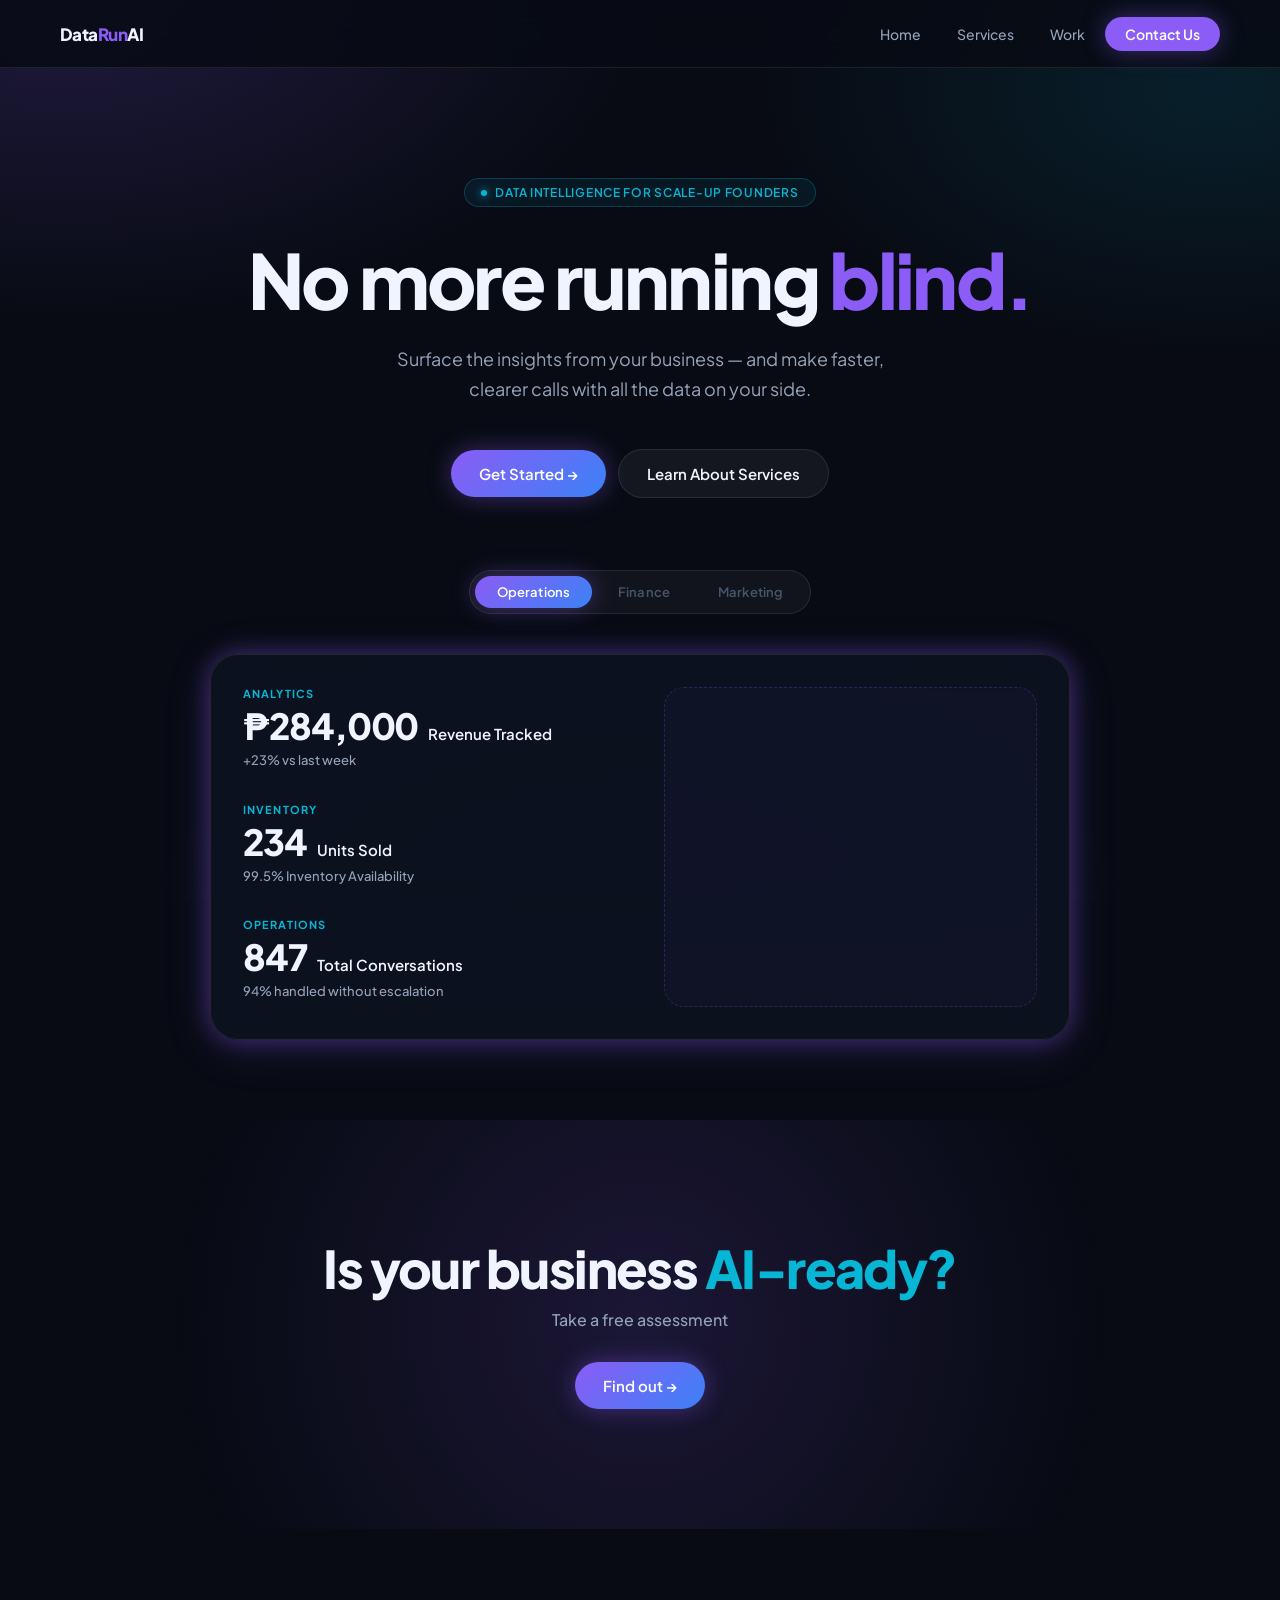
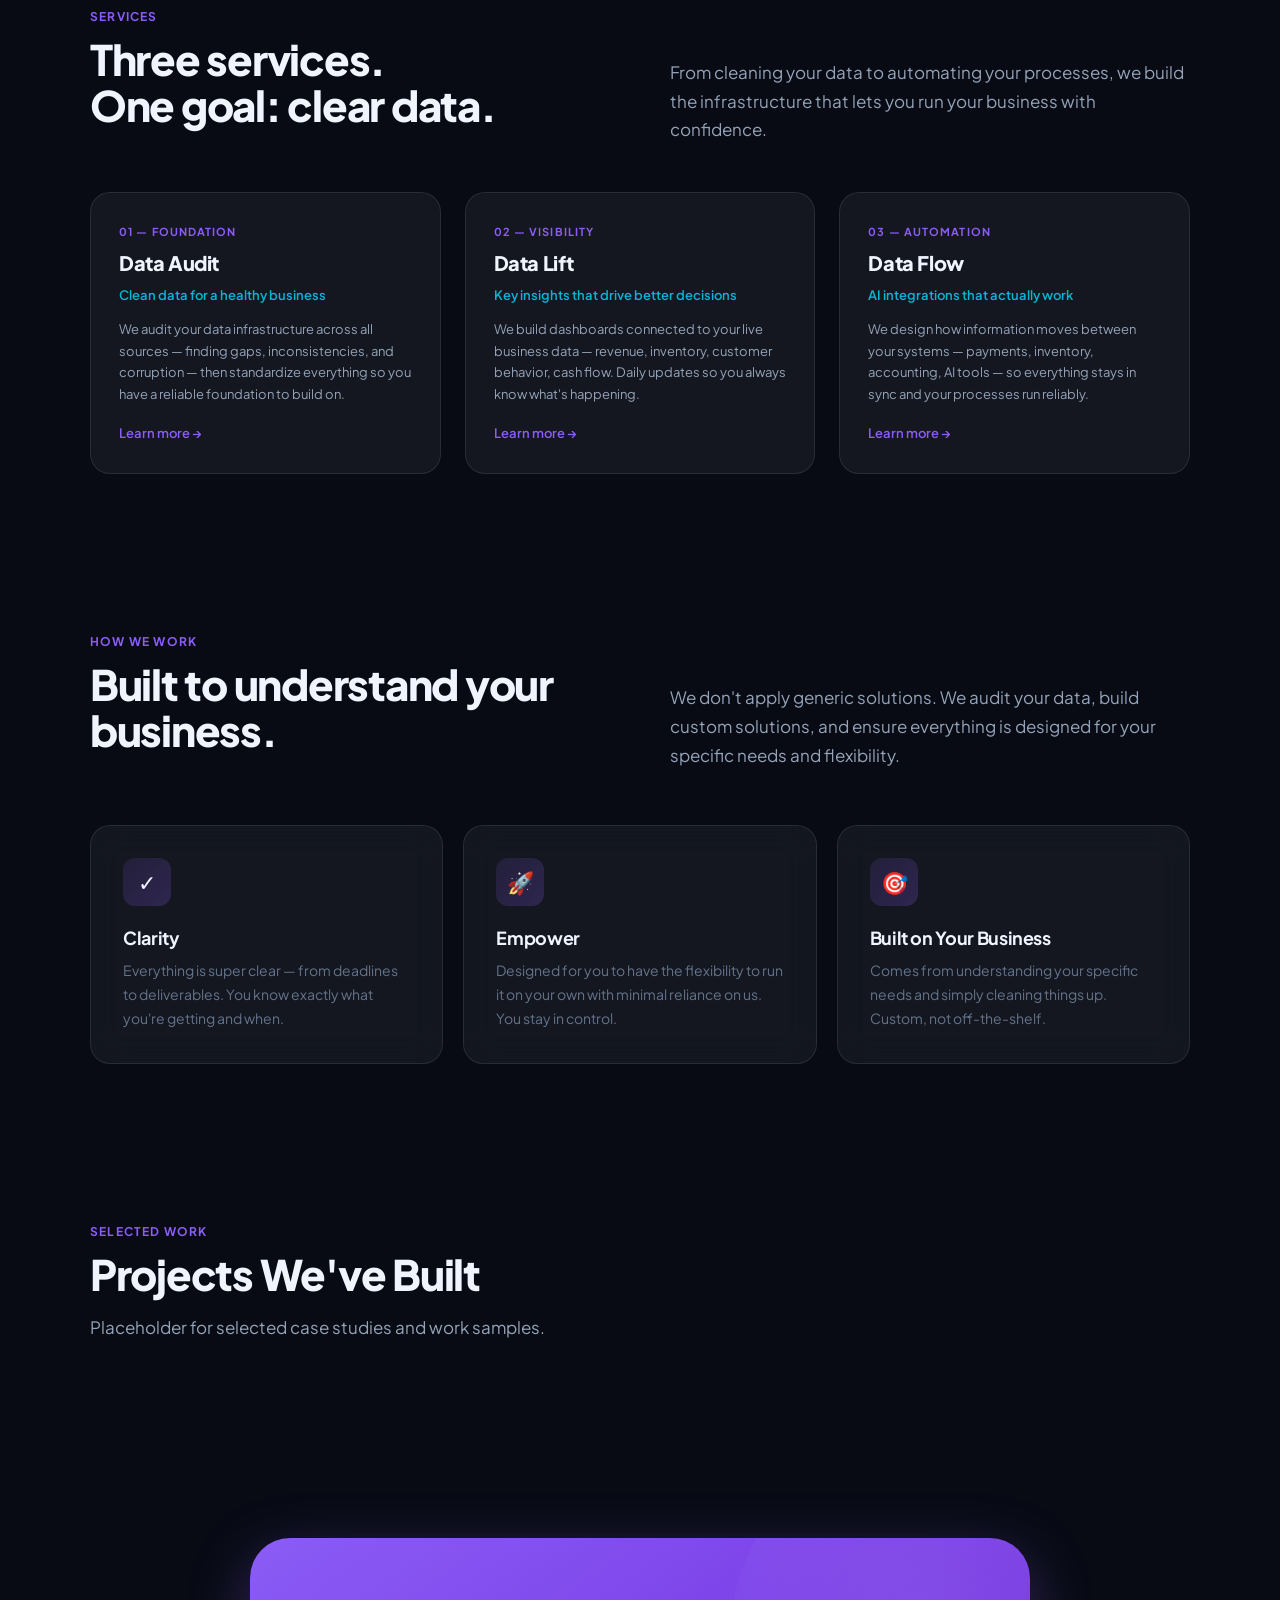
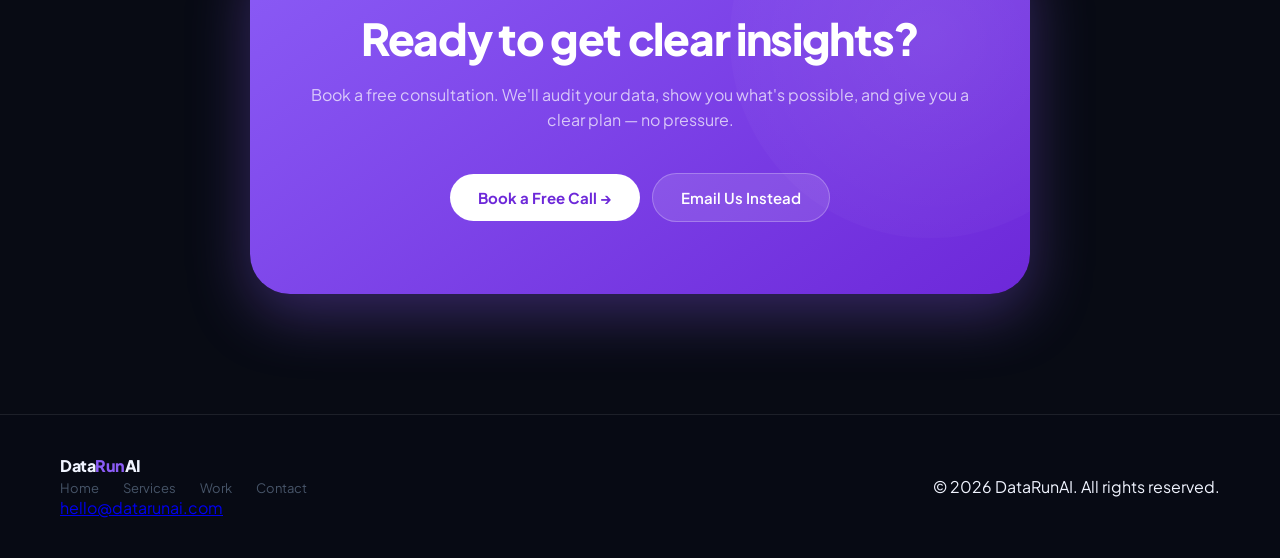
==== commit c1afc980: "Fix nav home links, add service cards to homepage and services page" ====
--- a/frontend/index.html
+++ b/frontend/index.html
@@ -15,9 +15,9 @@
 
 <!-- ─── NAV ─── -->
 <nav>
-  <a class="nav-logo" href="homepage.html">Data<span>Run</span>AI</a>
+  <a class="nav-logo" href="index.html">Data<span>Run</span>AI</a>
   <ul class="nav-links">
-    <li><a href="homepage.html" data-page="homepage">Home</a></li>
+    <li><a href="index.html" data-page="homepage">Home</a></li>
     <li><a href="services.html" data-page="services">Services</a></li>
     <li><a href="work.html" data-page="work">Work</a></li>
     <li><a href="contact.html" data-page="contact" class="nav-cta">Contact Us</a></li>
@@ -115,13 +115,41 @@
   </div>
 </section>
 
-<!-- SERVICES SECTION (Placeholder - will be filled later) -->
+<!-- SERVICES SECTION -->
 <section id="services">
   <div class="inner">
     <div class="section-eyebrow">Services</div>
-    <div class="section-title">Data Services</div>
-    <div class="section-sub">Placeholder content for services section. To be developed.</div>
-    <!-- Services cards will be added here -->
+    <div style="display:grid;grid-template-columns:1fr 1fr;gap:60px;align-items:end;margin-bottom:8px;">
+      <div><div class="section-title">Three services.<br>One goal: clear data.</div></div>
+      <div class="section-sub" style="margin-bottom:0;">From cleaning your data to automating your processes, we build the infrastructure that lets you run your business with confidence.</div>
+    </div>
+    <div class="home-services-grid">
+
+      <a href="services.html" class="home-service-card">
+        <div class="home-service-tag">01 — Foundation</div>
+        <div class="home-service-title">Data Audit</div>
+        <div class="home-service-subtitle">Clean data for a healthy business</div>
+        <p class="home-service-desc">We audit your data infrastructure across all sources — finding gaps, inconsistencies, and corruption — then standardize everything so you have a reliable foundation to build on.</p>
+        <div class="home-service-link">Learn more →</div>
+      </a>
+
+      <a href="services.html" class="home-service-card">
+        <div class="home-service-tag">02 — Visibility</div>
+        <div class="home-service-title">Data Lift</div>
+        <div class="home-service-subtitle">Key insights that drive better decisions</div>
+        <p class="home-service-desc">We build dashboards connected to your live business data — revenue, inventory, customer behavior, cash flow. Daily updates so you always know what's happening.</p>
+        <div class="home-service-link">Learn more →</div>
+      </a>
+
+      <a href="services.html" class="home-service-card">
+        <div class="home-service-tag">03 — Automation</div>
+        <div class="home-service-title">Data Flow</div>
+        <div class="home-service-subtitle">AI integrations that actually work</div>
+        <p class="home-service-desc">We design how information moves between your systems — payments, inventory, accounting, AI tools — so everything stays in sync and your processes run reliably.</p>
+        <div class="home-service-link">Learn more →</div>
+      </a>
+
+    </div>
   </div>
 </section>
 
@@ -178,9 +206,9 @@
 <!-- FOOTER -->
 <footer class="footer">
   <div class="footer-inner">
-    <a class="footer-logo" href="homepage.html">Data<span>Run</span>AI</a>
+    <a class="footer-logo" href="index.html">Data<span>Run</span>AI</a>
     <ul class="footer-links">
-      <li><a href="homepage.html">Home</a></li>
+      <li><a href="index.html">Home</a></li>
       <li><a href="services.html">Services</a></li>
       <li><a href="work.html">Work</a></li>
       <li><a href="contact.html">Contact</a></li>
--- a/frontend/styles.css
+++ b/frontend/styles.css
@@ -1887,5 +1887,169 @@
   .ops-panel { grid-template-columns: 1fr; gap: 32px; }
   .ops-connector-svg { display: none; }
   .readiness-section { padding: 80px 24px; }
+  .services-grid { grid-template-columns: 1fr; }
+}
+
+/* ─── SERVICES PAGE ─── */
+.services-grid {
+  display: grid;
+  grid-template-columns: repeat(3, 1fr);
+  gap: 24px;
+  margin-top: 56px;
+}
+
+.service-card {
+  background: var(--bg-card);
+  border: 1px solid var(--border);
+  border-radius: var(--radius-lg);
+  padding: 40px 36px;
+  display: flex;
+  flex-direction: column;
+  gap: 16px;
+  transition: transform .2s, border-color .2s, box-shadow .2s;
+  position: relative;
+  overflow: hidden;
+}
+.service-card::before {
+  content: '';
+  position: absolute;
+  top: 0; left: 0; right: 0;
+  height: 2px;
+  background: linear-gradient(90deg, var(--purple), var(--cyan));
+  opacity: 0;
+  transition: opacity .2s;
+}
+.service-card:hover {
+  transform: translateY(-4px);
+  border-color: var(--border-glow);
+  box-shadow: 0 12px 40px rgba(139,92,246,0.15);
+}
+.service-card:hover::before { opacity: 1; }
+
+.service-number {
+  font-size: 12px;
+  font-weight: 700;
+  letter-spacing: .12em;
+  text-transform: uppercase;
+  color: var(--purple);
+}
+.service-title {
+  font-size: 24px;
+  font-weight: 800;
+  color: var(--text);
+  letter-spacing: -0.03em;
+}
+.service-subtitle {
+  font-size: 14px;
+  font-weight: 600;
+  color: var(--cyan);
+}
+.service-desc {
+  font-size: 14px;
+  color: var(--text-muted);
+  line-height: 1.7;
+  flex: 1;
+}
+.service-divider {
+  border: none;
+  border-top: 1px solid var(--border);
+  margin: 4px 0;
+}
+.service-delivers h4 {
+  font-size: 12px;
+  font-weight: 700;
+  letter-spacing: .08em;
+  text-transform: uppercase;
+  color: var(--text-muted);
+  margin-bottom: 12px;
+}
+.service-delivers ul {
+  list-style: none;
+  display: flex;
+  flex-direction: column;
+  gap: 8px;
+}
+.service-delivers ul li {
+  font-size: 13px;
+  color: var(--text-muted);
+  display: flex;
+  align-items: flex-start;
+  gap: 8px;
+  line-height: 1.5;
+}
+.service-delivers ul li::before {
+  content: '→';
+  color: var(--purple);
+  font-weight: 700;
+  flex-shrink: 0;
+  margin-top: 1px;
+}
+.service-cta {
+  display: inline-flex;
+  align-items: center;
+  gap: 6px;
+  font-size: 14px;
+  font-weight: 600;
+  color: var(--purple);
+  text-decoration: none;
+  margin-top: 4px;
+  transition: gap .15s;
+}
+.service-cta:hover { gap: 10px; }
+
+/* ─── HOMEPAGE SERVICES CARDS ─── */
+.home-services-grid {
+  display: grid;
+  grid-template-columns: repeat(3, 1fr);
+  gap: 24px;
+  margin-top: 48px;
+}
+.home-service-card {
+  background: var(--bg-card);
+  border: 1px solid var(--border);
+  border-radius: var(--radius);
+  padding: 32px 28px;
+  display: flex;
+  flex-direction: column;
+  gap: 12px;
+  transition: transform .2s, border-color .2s, box-shadow .2s;
+  cursor: pointer;
+  text-decoration: none;
+}
+.home-service-card:hover {
+  transform: translateY(-3px);
+  border-color: var(--border-glow);
+  box-shadow: 0 8px 32px rgba(139,92,246,0.12);
+}
+.home-service-tag {
+  font-size: 11px;
+  font-weight: 700;
+  letter-spacing: .1em;
+  text-transform: uppercase;
+  color: var(--purple);
+}
+.home-service-title {
+  font-size: 20px;
+  font-weight: 800;
+  color: var(--text);
+  letter-spacing: -0.02em;
+}
+.home-service-subtitle {
+  font-size: 13px;
+  font-weight: 600;
+  color: var(--cyan);
+  margin-bottom: 4px;
+}
+.home-service-desc {
+  font-size: 13px;
+  color: var(--text-muted);
+  line-height: 1.65;
+  flex: 1;
+}
+.home-service-link {
+  font-size: 13px;
+  font-weight: 600;
+  color: var(--purple);
+  margin-top: 8px;
 }
 </style>
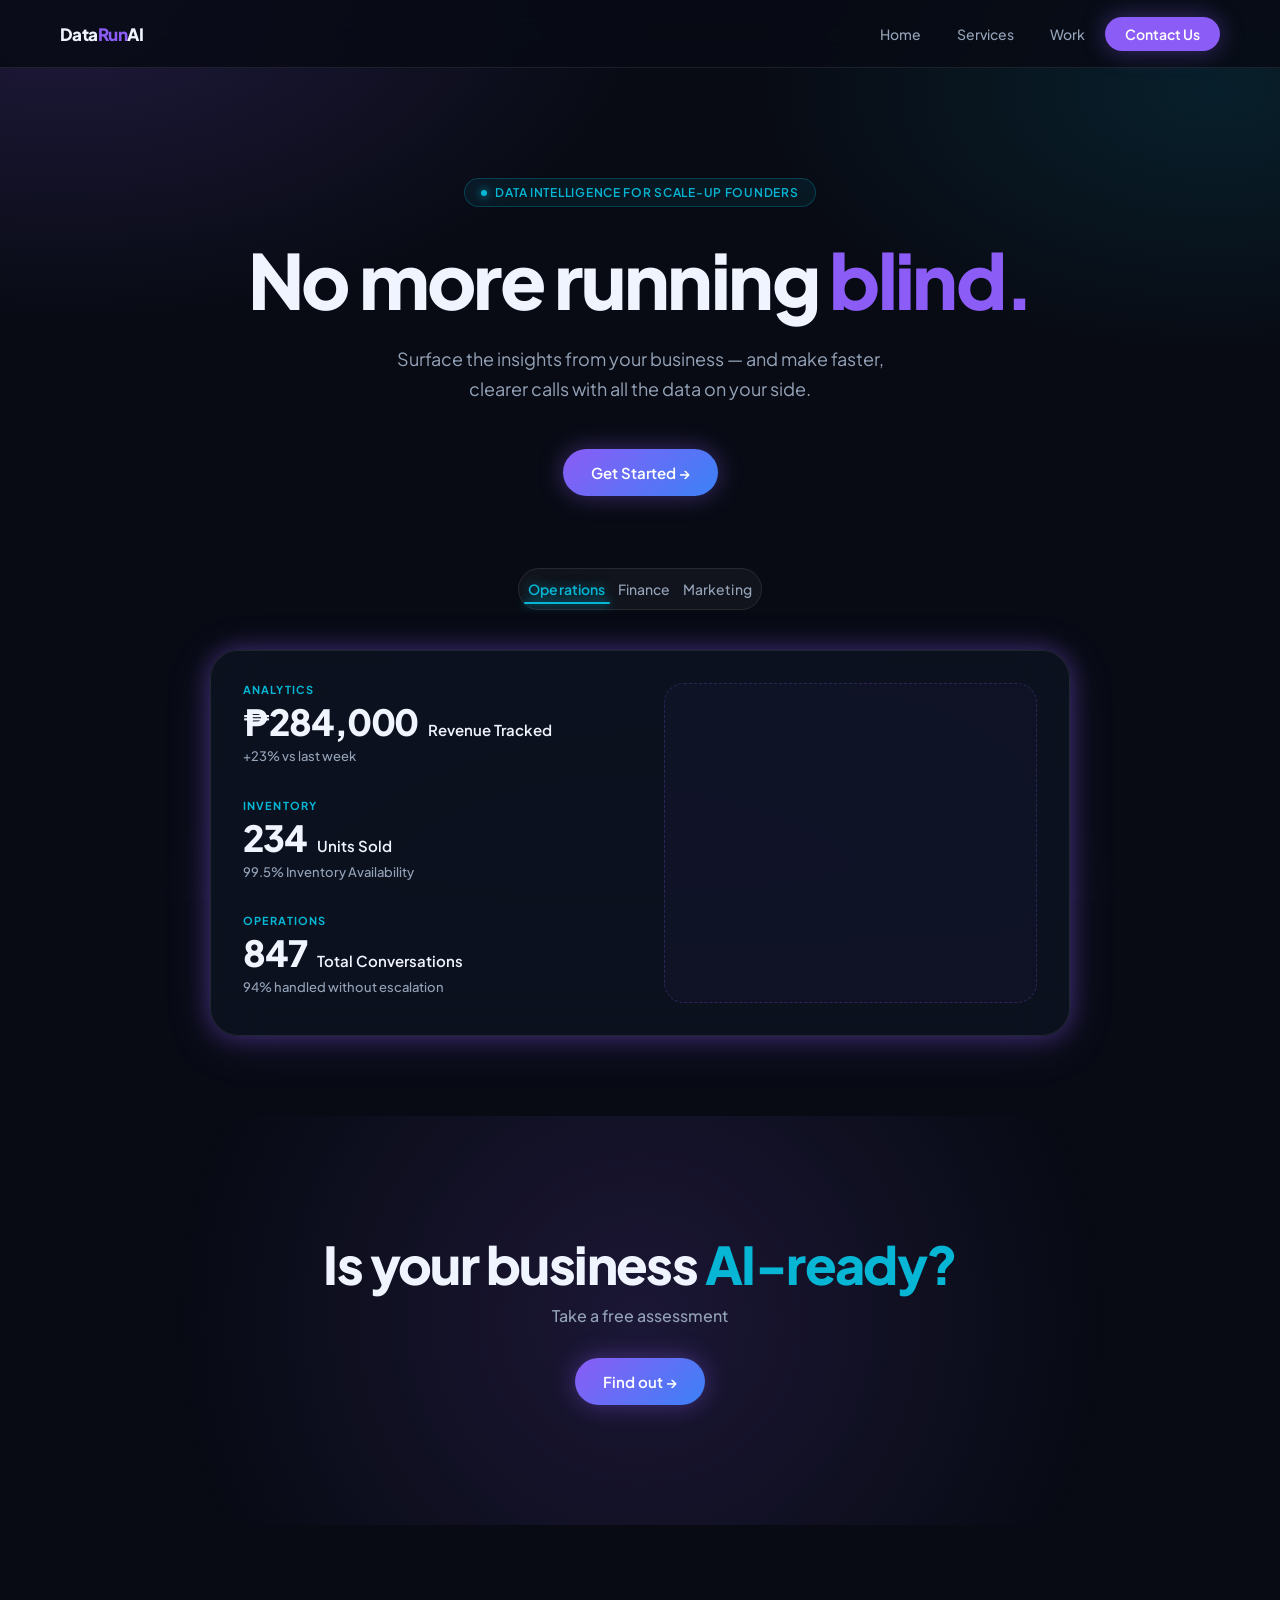
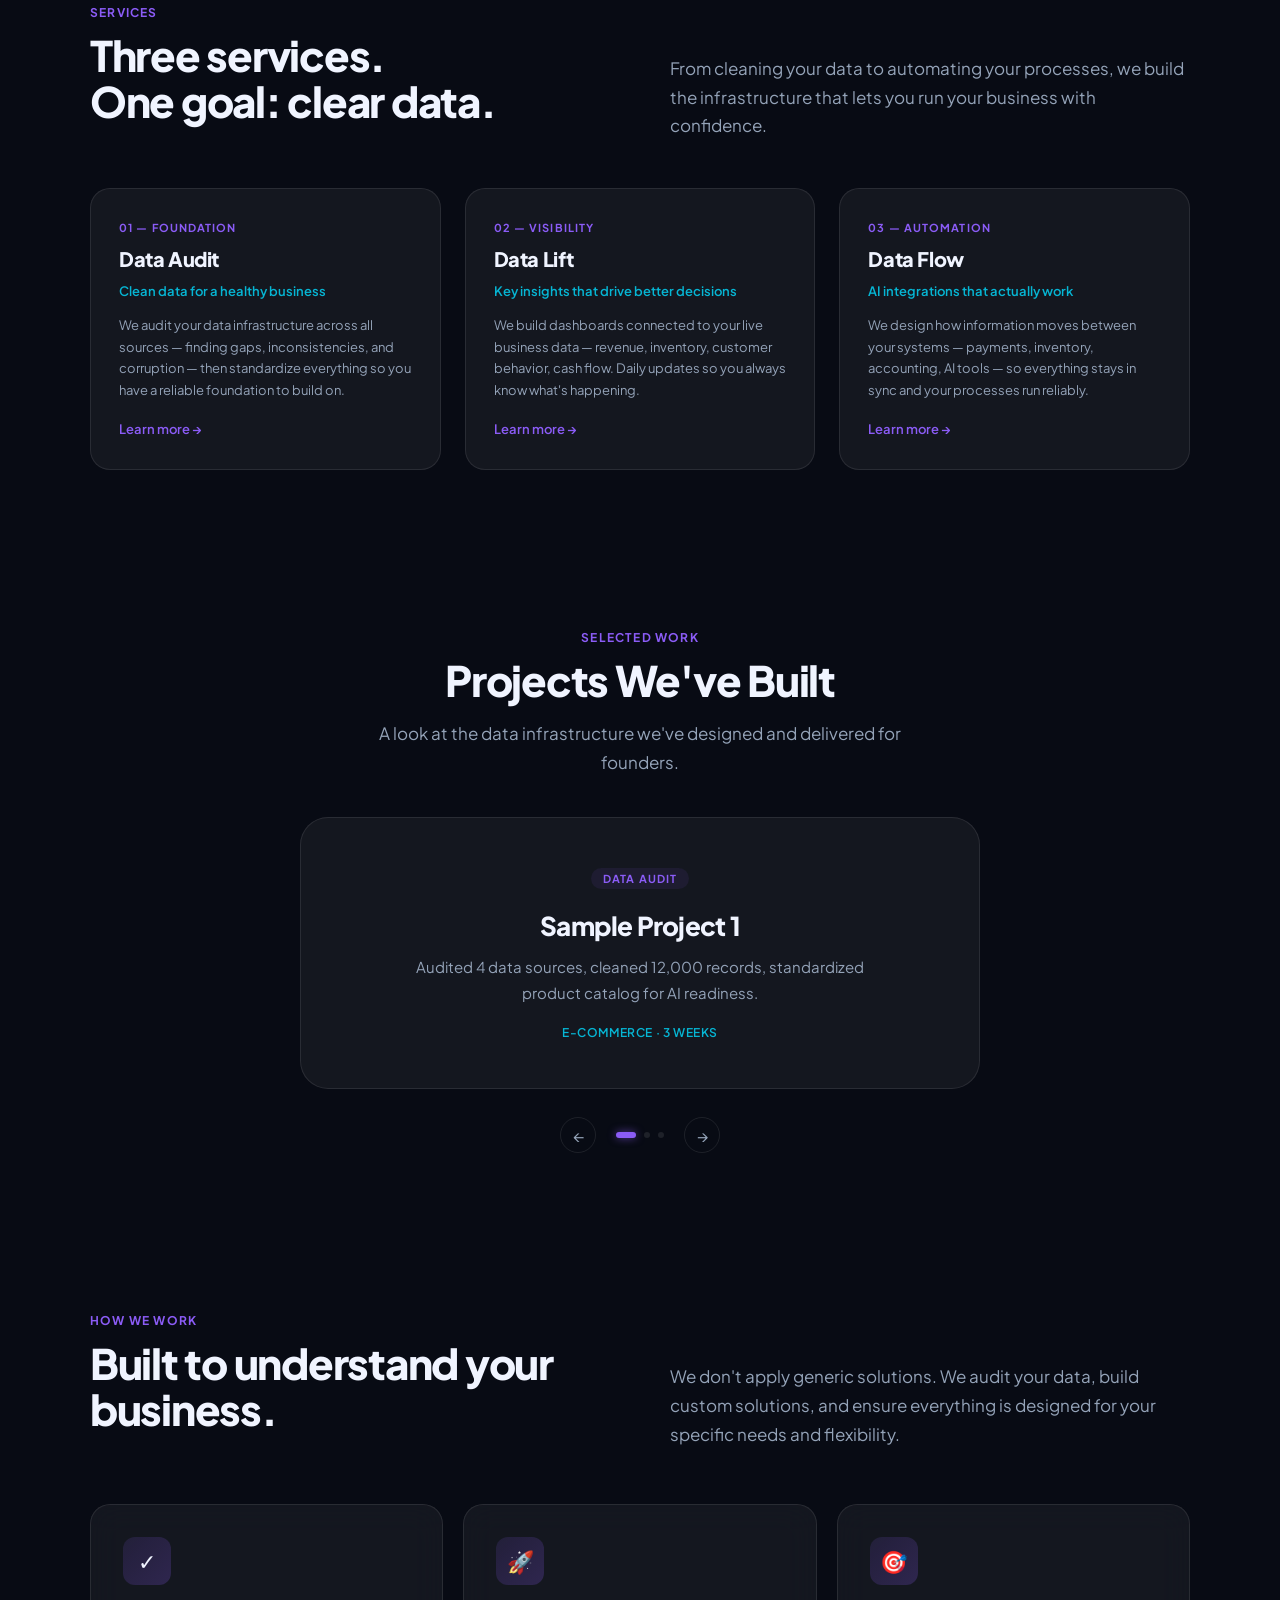
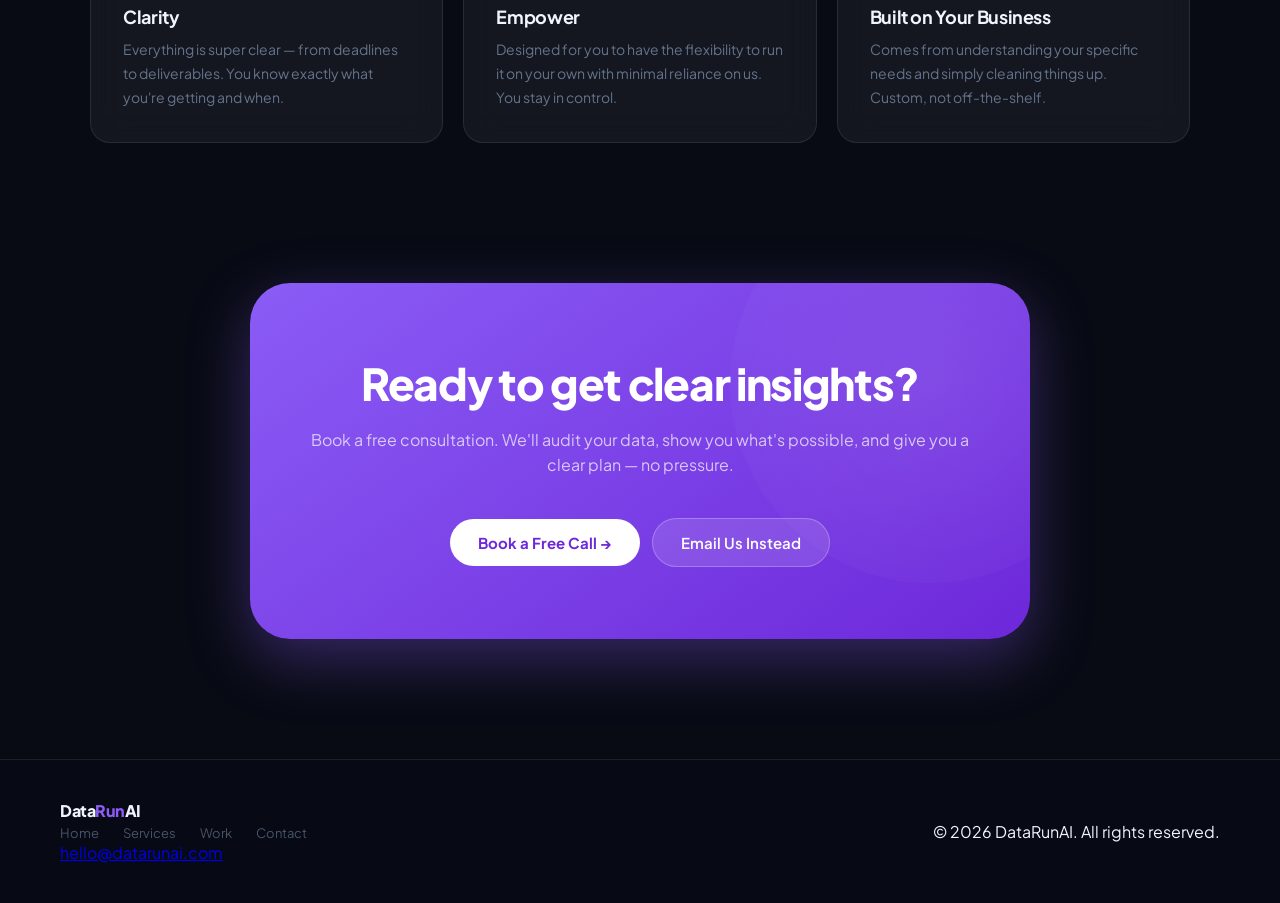
==== commit 06e6df6b: "Re-apply: finance/marketing views, text tabs, portfolio carousel, section reorder" ====
--- a/frontend/index.html
+++ b/frontend/index.html
@@ -39,13 +39,12 @@
     <p class="hero-sub anim-3">Surface the insights from your business — and make faster, clearer calls with all the data on your side.</p>
     <div class="hero-actions anim-4">
       <a href="contact.html" class="btn btn-live">Get Started →</a>
-      <a href="services.html" class="btn btn-outline">Learn About Services</a>
     </div>
     <!-- Proof Section Tabs -->
     <div class="hero-tabs">
-      <button class="hero-tab-btn active" onclick="switchProofTab('operations', this)">Operations</button>
-      <button class="hero-tab-btn" onclick="switchProofTab('finance', this)">Finance</button>
-      <button class="hero-tab-btn" onclick="switchProofTab('marketing', this)">Marketing</button>
+      <button class="hero-tab-text active" onclick="switchProofTab('operations', this)">Operations</button>
+      <button class="hero-tab-text" onclick="switchProofTab('finance', this)">Finance</button>
+      <button class="hero-tab-text" onclick="switchProofTab('marketing', this)">Marketing</button>
     </div>
 
     <div class="hero-visual anim-5">
@@ -87,17 +86,67 @@
 
           <!-- FINANCE VIEW -->
           <div class="hero-content" id="proof-finance">
-            <div class="hero-empty">
-              <div class="hero-empty-icon">🔒</div>
-              <div class="hero-empty-text">Finance view coming soon</div>
+            <div class="hero-metrics">
+              <div class="hero-metric-item">
+                <div class="hero-metric-category">Cash Flow</div>
+                <div class="hero-metric-line">
+                  <div class="hero-metric-header" id="fin-val-0">₱1.2M</div>
+                  <div class="hero-metric-title">Monthly Revenue</div>
+                </div>
+                <div class="hero-metric-support">+18% vs last month</div>
+              </div>
+              <div class="hero-metric-item">
+                <div class="hero-metric-category">Expenses</div>
+                <div class="hero-metric-line">
+                  <div class="hero-metric-header" id="fin-val-1">68%</div>
+                  <div class="hero-metric-title">Gross Margin</div>
+                </div>
+                <div class="hero-metric-support">Up from 61% last quarter</div>
+              </div>
+              <div class="hero-metric-item">
+                <div class="hero-metric-category">Payables</div>
+                <div class="hero-metric-line">
+                  <div class="hero-metric-header" id="fin-val-2">₱43,000</div>
+                  <div class="hero-metric-title">Overdue Invoices</div>
+                </div>
+                <div class="hero-metric-support">3 accounts flagged for follow-up</div>
+              </div>
+            </div>
+            <div class="hero-image-container">
+              <!-- Finance dashboard image placeholder -->
             </div>
           </div>
 
           <!-- MARKETING VIEW -->
           <div class="hero-content" id="proof-marketing">
-            <div class="hero-empty">
-              <div class="hero-empty-icon">🔒</div>
-              <div class="hero-empty-text">Marketing view coming soon</div>
+            <div class="hero-metrics">
+              <div class="hero-metric-item">
+                <div class="hero-metric-category">Acquisition</div>
+                <div class="hero-metric-line">
+                  <div class="hero-metric-header" id="mkt-val-0">3,240</div>
+                  <div class="hero-metric-title">New Leads</div>
+                </div>
+                <div class="hero-metric-support">+31% from last campaign</div>
+              </div>
+              <div class="hero-metric-item">
+                <div class="hero-metric-category">Conversion</div>
+                <div class="hero-metric-line">
+                  <div class="hero-metric-header" id="mkt-val-1">12.4%</div>
+                  <div class="hero-metric-title">Lead to Sale Rate</div>
+                </div>
+                <div class="hero-metric-support">Industry avg: 8.1%</div>
+              </div>
+              <div class="hero-metric-item">
+                <div class="hero-metric-category">Retention</div>
+                <div class="hero-metric-line">
+                  <div class="hero-metric-header" id="mkt-val-2">74%</div>
+                  <div class="hero-metric-title">Repeat Customers</div>
+                </div>
+                <div class="hero-metric-support">Up 9pts from last quarter</div>
+              </div>
+            </div>
+            <div class="hero-image-container">
+              <!-- Marketing dashboard image placeholder -->
             </div>
           </div>
         </div>
@@ -153,7 +202,53 @@
   </div>
 </section>
 
-<!-- HOW WE WORK (Repurposed from "Why Us") -->
+<!-- SELECTED WORK -->
+<section id="selected-work">
+  <div class="inner" style="text-align:center;">
+    <div class="section-eyebrow">Selected Work</div>
+    <div class="section-title">Projects We've Built</div>
+    <div class="section-sub" style="margin:0 auto 40px;">A look at the data infrastructure we've designed and delivered for founders.</div>
+    <div class="portfolio-carousel">
+      <div class="portfolio-slides">
+        <div class="portfolio-slide active">
+          <div class="portfolio-card">
+            <div class="portfolio-tag">Data Audit</div>
+            <div class="portfolio-title">Sample Project 1</div>
+            <div class="portfolio-desc">Audited 4 data sources, cleaned 12,000 records, standardized product catalog for AI readiness.</div>
+            <div class="portfolio-meta">E-commerce · 3 weeks</div>
+          </div>
+        </div>
+        <div class="portfolio-slide">
+          <div class="portfolio-card">
+            <div class="portfolio-tag">Data Lift</div>
+            <div class="portfolio-title">Sample Project 2</div>
+            <div class="portfolio-desc">Built a live revenue dashboard pulling from Shopify, GCash, and Google Sheets. Daily automated refresh.</div>
+            <div class="portfolio-meta">F&B · 2 weeks</div>
+          </div>
+        </div>
+        <div class="portfolio-slide">
+          <div class="portfolio-card">
+            <div class="portfolio-tag">Data Flow</div>
+            <div class="portfolio-title">Sample Project 3</div>
+            <div class="portfolio-desc">Mapped and rebuilt data architecture across 6 systems, enabling reliable AI automation with zero silent failures.</div>
+            <div class="portfolio-meta">Retail · 4 weeks</div>
+          </div>
+        </div>
+      </div>
+      <div class="portfolio-nav">
+        <button class="portfolio-btn" onclick="prevProject()">←</button>
+        <div class="portfolio-dots">
+          <span class="portfolio-dot active" onclick="showProject(0)"></span>
+          <span class="portfolio-dot" onclick="showProject(1)"></span>
+          <span class="portfolio-dot" onclick="showProject(2)"></span>
+        </div>
+        <button class="portfolio-btn" onclick="nextProject()">→</button>
+      </div>
+    </div>
+  </div>
+</section>
+
+<!-- HOW WE WORK -->
 <section id="how-we-work">
   <div class="inner">
     <div class="section-eyebrow">How We Work</div>
@@ -178,16 +273,6 @@
         <div class="why-body">Comes from understanding your specific needs and simply cleaning things up. Custom, not off-the-shelf.</div>
       </div>
     </div>
-  </div>
-</section>
-
-<!-- SELECTED WORK (Placeholder - will pull from work.html) -->
-<section id="selected-work">
-  <div class="inner">
-    <div class="section-eyebrow">Selected Work</div>
-    <div class="section-title">Projects We've Built</div>
-    <div class="section-sub">Placeholder for selected case studies and work samples.</div>
-    <!-- Work samples will be added here -->
   </div>
 </section>
 
--- a/frontend/styles.css
+++ b/frontend/styles.css
@@ -1997,6 +1997,125 @@
 }
 .service-cta:hover { gap: 10px; }
 
+/* ─── HERO TABS — text style ─── */
+.hero-tab-text {
+  background: none;
+  border: none;
+  font-family: var(--font);
+  font-size: 14px;
+  font-weight: 500;
+  color: var(--text-muted);
+  padding: 6px 4px;
+  cursor: pointer;
+  position: relative;
+  transition: color .2s;
+  letter-spacing: 0.01em;
+}
+.hero-tab-text::after {
+  content: '';
+  position: absolute;
+  bottom: 0; left: 0; right: 0;
+  height: 2px;
+  background: var(--cyan);
+  box-shadow: 0 0 8px var(--cyan);
+  transform: scaleX(0);
+  transition: transform .2s;
+  border-radius: 2px;
+}
+.hero-tab-text:hover { color: var(--text); }
+.hero-tab-text.active {
+  color: var(--cyan);
+  text-shadow: 0 0 12px rgba(6,182,212,0.6);
+  font-weight: 600;
+}
+.hero-tab-text.active::after { transform: scaleX(1); }
+
+/* ─── PORTFOLIO CAROUSEL ─── */
+.portfolio-carousel { width: 100%; max-width: 680px; margin: 0 auto; }
+.portfolio-slides { position: relative; }
+.portfolio-slide { display: none; }
+.portfolio-slide.active { display: block; }
+.portfolio-card {
+  background: var(--bg-card);
+  border: 1px solid var(--border);
+  border-radius: var(--radius-lg);
+  padding: 48px 56px;
+  text-align: center;
+  transition: border-color .2s;
+}
+.portfolio-card:hover { border-color: var(--border-glow); }
+.portfolio-tag {
+  display: inline-block;
+  font-size: 11px;
+  font-weight: 700;
+  letter-spacing: .1em;
+  text-transform: uppercase;
+  color: var(--purple);
+  background: rgba(139,92,246,0.08);
+  padding: 4px 12px;
+  border-radius: 99px;
+  margin-bottom: 20px;
+}
+.portfolio-title {
+  font-size: 26px;
+  font-weight: 800;
+  color: var(--text);
+  letter-spacing: -0.03em;
+  margin-bottom: 12px;
+}
+.portfolio-desc {
+  font-size: 15px;
+  color: var(--text-muted);
+  line-height: 1.7;
+  max-width: 480px;
+  margin: 0 auto 20px;
+}
+.portfolio-meta {
+  font-size: 12px;
+  font-weight: 600;
+  color: var(--cyan);
+  letter-spacing: .05em;
+  text-transform: uppercase;
+}
+.portfolio-nav {
+  display: flex;
+  align-items: center;
+  justify-content: center;
+  gap: 20px;
+  margin-top: 28px;
+}
+.portfolio-btn {
+  background: none;
+  border: 1px solid var(--border);
+  border-radius: 99px;
+  width: 36px;
+  height: 36px;
+  color: var(--text-muted);
+  font-size: 16px;
+  cursor: pointer;
+  transition: all .2s;
+  display: flex;
+  align-items: center;
+  justify-content: center;
+  font-family: var(--font);
+}
+.portfolio-btn:hover { border-color: var(--purple); color: var(--purple); }
+.portfolio-dots { display: flex; gap: 8px; align-items: center; }
+.portfolio-dot {
+  width: 6px;
+  height: 6px;
+  border-radius: 50%;
+  background: var(--border);
+  cursor: pointer;
+  transition: all .2s;
+}
+.portfolio-dot.active {
+  background: var(--purple);
+  box-shadow: 0 0 8px rgba(139,92,246,0.6);
+  width: 20px;
+  border-radius: 3px;
+}
+
 /* ─── HOMEPAGE SERVICES CARDS ─── */
 .home-services-grid {
   display: grid;
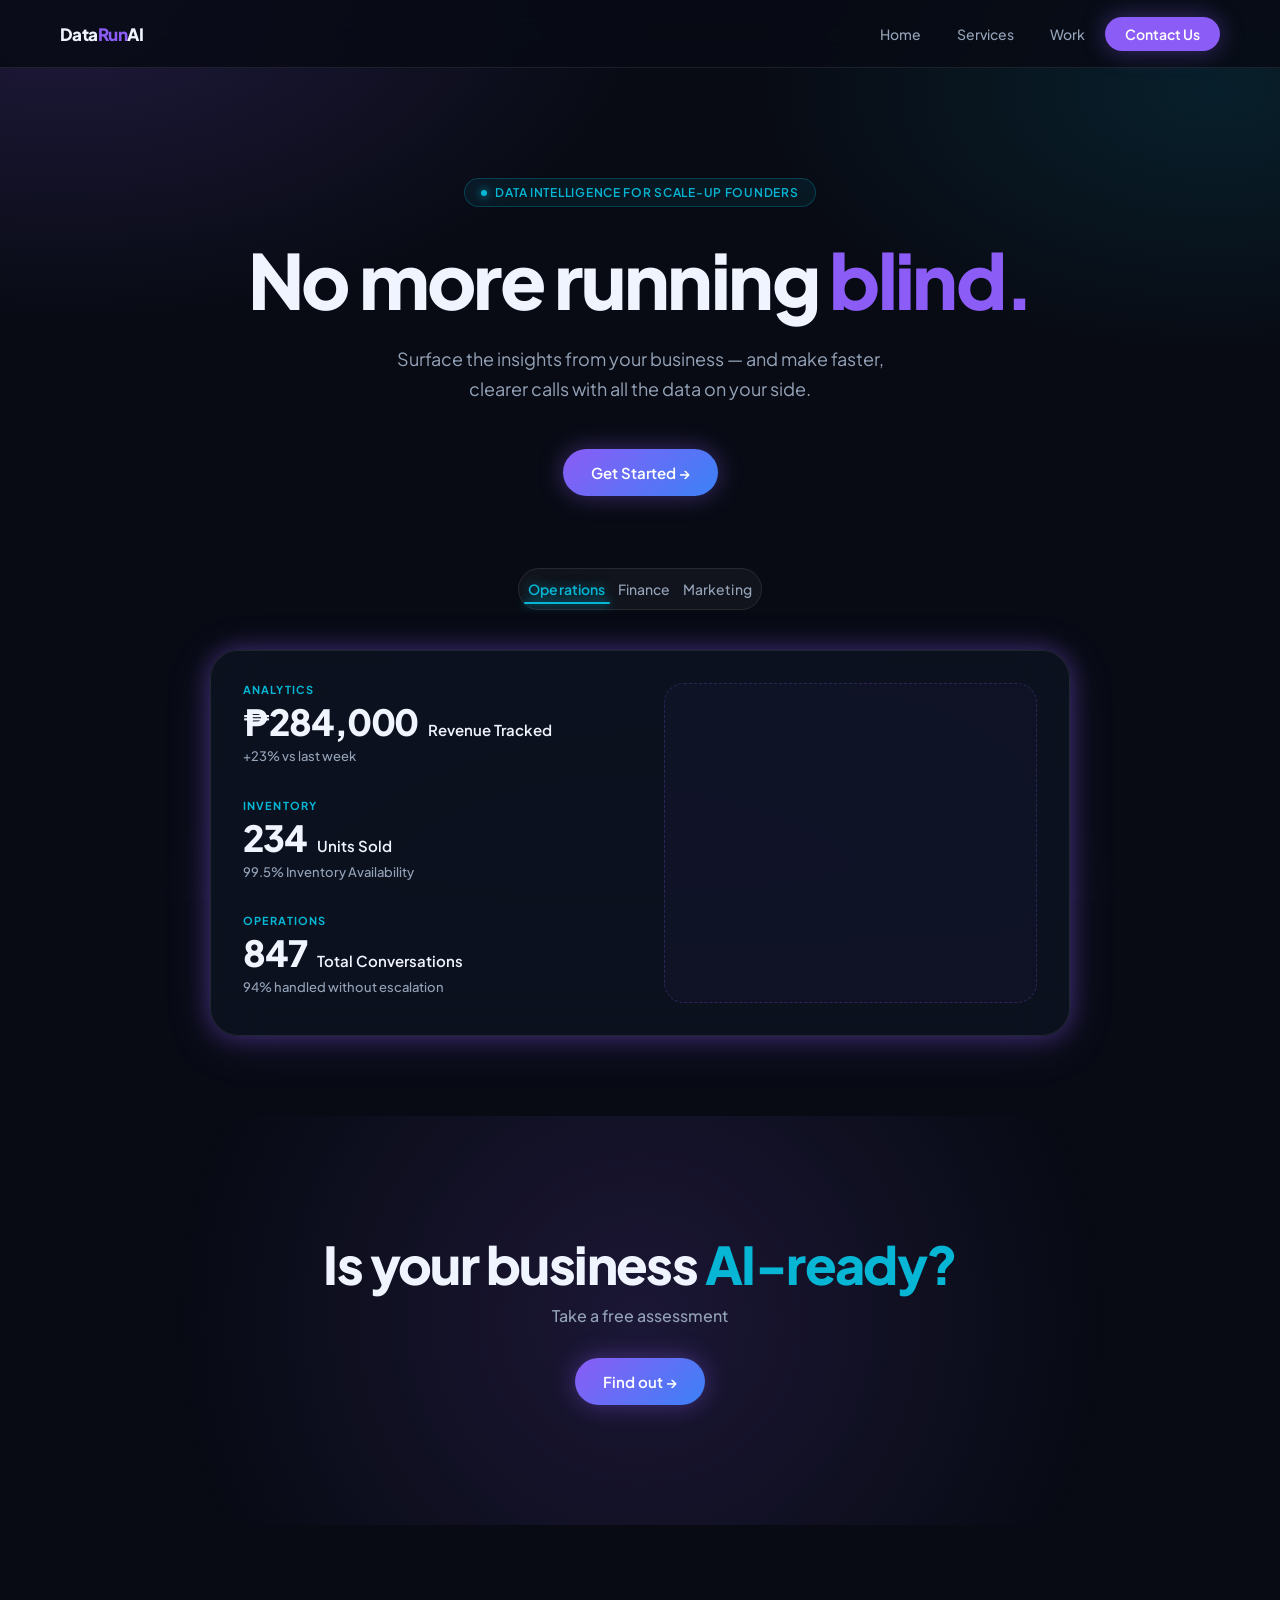
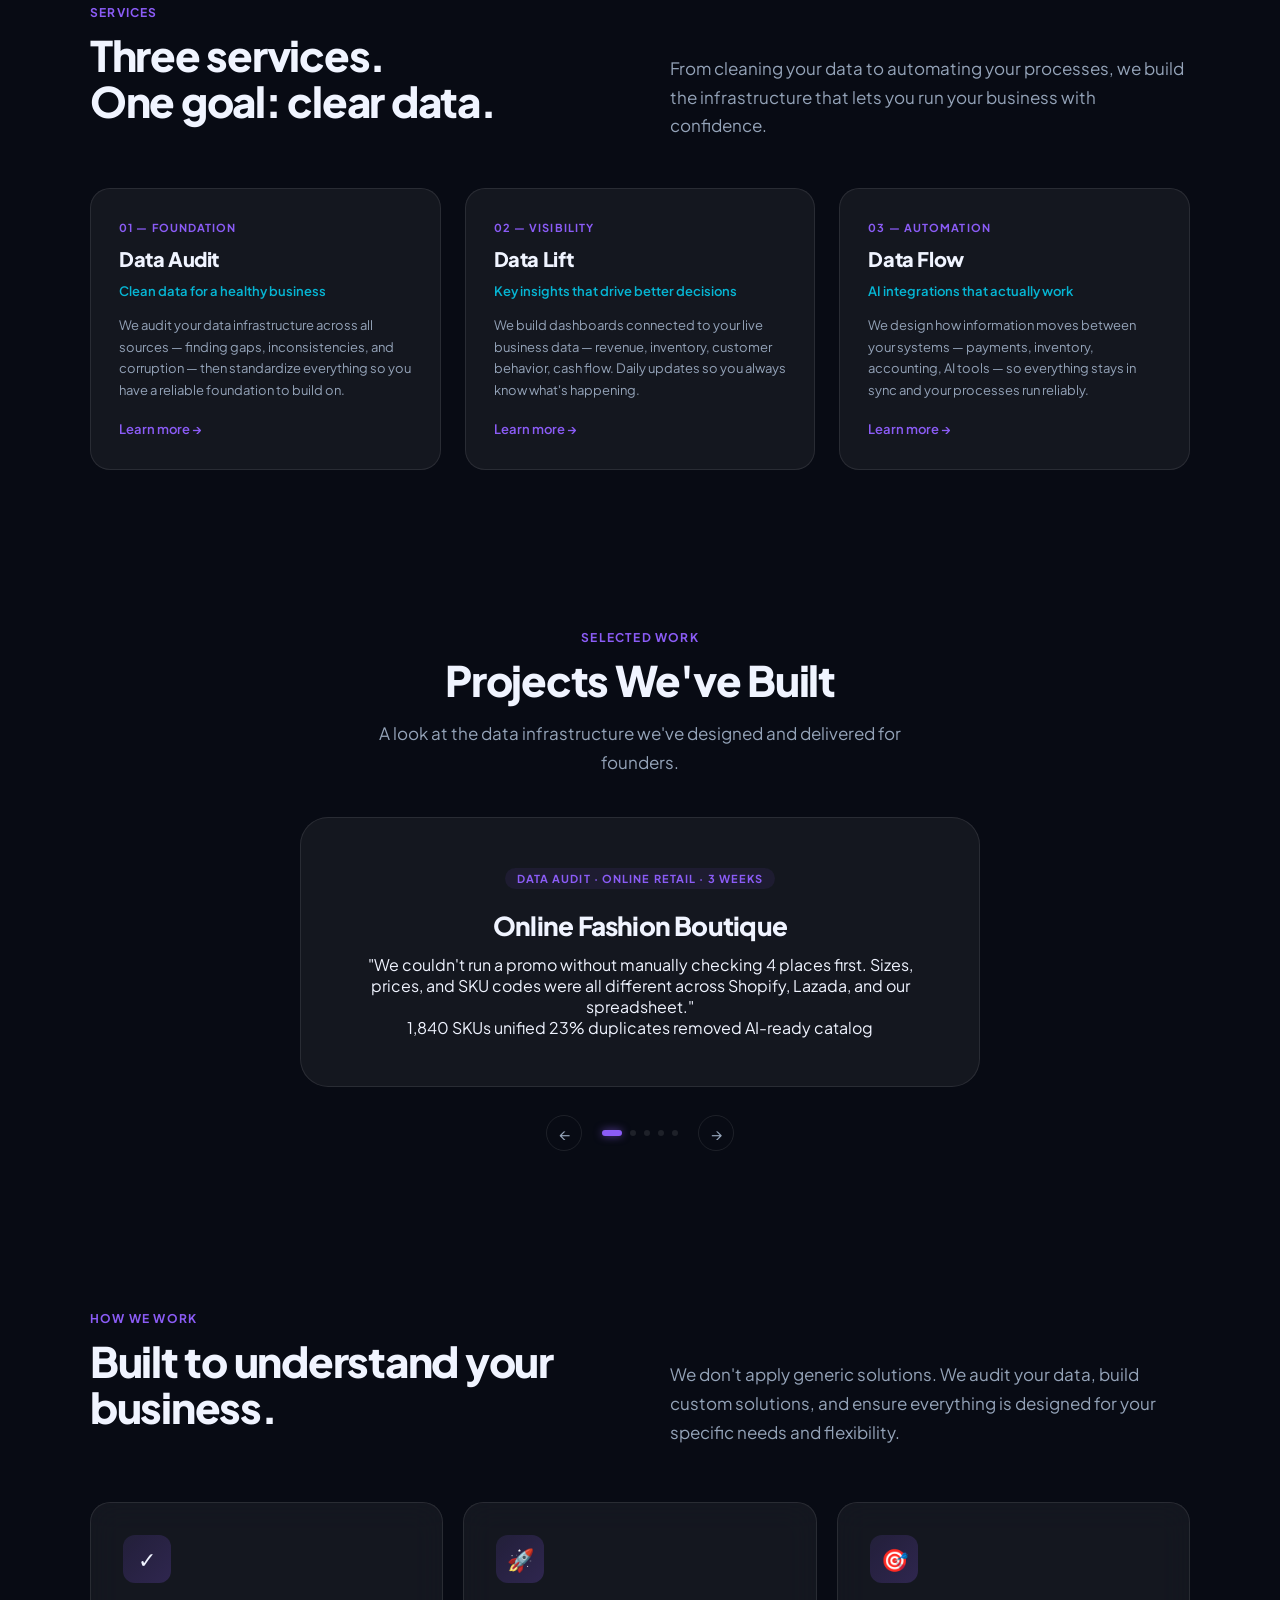
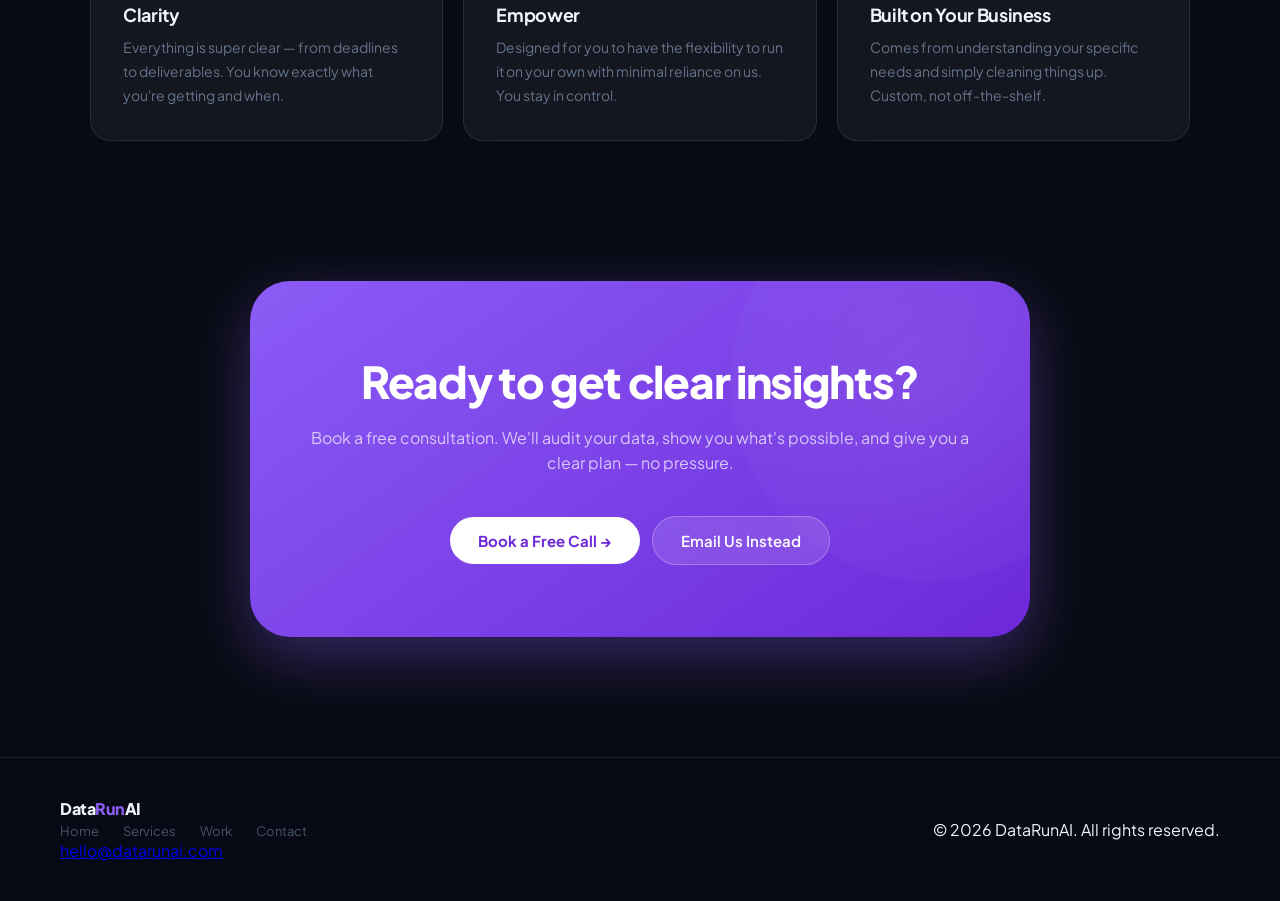
==== commit 59738903: "Update finance and marketing hero views with final metrics" ====
--- a/frontend/index.html
+++ b/frontend/index.html
@@ -90,26 +90,26 @@
               <div class="hero-metric-item">
                 <div class="hero-metric-category">Cash Flow</div>
                 <div class="hero-metric-line">
-                  <div class="hero-metric-header" id="fin-val-0">₱1.2M</div>
-                  <div class="hero-metric-title">Monthly Revenue</div>
-                </div>
-                <div class="hero-metric-support">+18% vs last month</div>
-              </div>
-              <div class="hero-metric-item">
-                <div class="hero-metric-category">Expenses</div>
-                <div class="hero-metric-line">
-                  <div class="hero-metric-header" id="fin-val-1">68%</div>
-                  <div class="hero-metric-title">Gross Margin</div>
-                </div>
-                <div class="hero-metric-support">Up from 61% last quarter</div>
-              </div>
-              <div class="hero-metric-item">
-                <div class="hero-metric-category">Payables</div>
-                <div class="hero-metric-line">
-                  <div class="hero-metric-header" id="fin-val-2">₱43,000</div>
-                  <div class="hero-metric-title">Overdue Invoices</div>
-                </div>
-                <div class="hero-metric-support">3 accounts flagged for follow-up</div>
+                  <div class="hero-metric-header" id="fin-val-0">₱284,000</div>
+                  <div class="hero-metric-title">Cash Collected</div>
+                </div>
+                <div class="hero-metric-support">₱96,000 still outstanding</div>
+              </div>
+              <div class="hero-metric-item">
+                <div class="hero-metric-category">Products</div>
+                <div class="hero-metric-line">
+                  <div class="hero-metric-header" id="fin-val-1">71%</div>
+                  <div class="hero-metric-title">Best Margin</div>
+                </div>
+                <div class="hero-metric-support">2 SKUs below breakeven</div>
+              </div>
+              <div class="hero-metric-item">
+                <div class="hero-metric-category">P&L</div>
+                <div class="hero-metric-line">
+                  <div class="hero-metric-header" id="fin-val-2">₱84,000</div>
+                  <div class="hero-metric-title">Net Profit</div>
+                </div>
+                <div class="hero-metric-support">Revenue was ₱340K</div>
               </div>
             </div>
             <div class="hero-image-container">
@@ -121,28 +121,28 @@
           <div class="hero-content" id="proof-marketing">
             <div class="hero-metrics">
               <div class="hero-metric-item">
+                <div class="hero-metric-category">Channels</div>
+                <div class="hero-metric-line">
+                  <div class="hero-metric-header" id="mkt-val-0">1,847</div>
+                  <div class="hero-metric-title">Leads This Month</div>
+                </div>
+                <div class="hero-metric-support">61% Instagram · 27% referral · 12% other</div>
+              </div>
+              <div class="hero-metric-item">
                 <div class="hero-metric-category">Acquisition</div>
                 <div class="hero-metric-line">
-                  <div class="hero-metric-header" id="mkt-val-0">3,240</div>
-                  <div class="hero-metric-title">New Leads</div>
-                </div>
-                <div class="hero-metric-support">+31% from last campaign</div>
-              </div>
-              <div class="hero-metric-item">
-                <div class="hero-metric-category">Conversion</div>
-                <div class="hero-metric-line">
-                  <div class="hero-metric-header" id="mkt-val-1">12.4%</div>
-                  <div class="hero-metric-title">Lead to Sale Rate</div>
-                </div>
-                <div class="hero-metric-support">Industry avg: 8.1%</div>
+                  <div class="hero-metric-header" id="mkt-val-1">₱380</div>
+                  <div class="hero-metric-title">Cost Per Acquisition</div>
+                </div>
+                <div class="hero-metric-support">Paid: ₱820 · Organic: ₱140</div>
               </div>
               <div class="hero-metric-item">
                 <div class="hero-metric-category">Retention</div>
                 <div class="hero-metric-line">
-                  <div class="hero-metric-header" id="mkt-val-2">74%</div>
-                  <div class="hero-metric-title">Repeat Customers</div>
-                </div>
-                <div class="hero-metric-support">Up 9pts from last quarter</div>
+                  <div class="hero-metric-header" id="mkt-val-2">34%</div>
+                  <div class="hero-metric-title">Repeat Customer Rate</div>
+                </div>
+                <div class="hero-metric-support">Benchmark for your category: 52%</div>
               </div>
             </div>
             <div class="hero-image-container">
@@ -209,31 +209,73 @@
     <div class="section-title">Projects We've Built</div>
     <div class="section-sub" style="margin:0 auto 40px;">A look at the data infrastructure we've designed and delivered for founders.</div>
     <div class="portfolio-carousel">
-      <div class="portfolio-slides">
+      <div class="portfolio-slides" id="portfolio-slides">
+
         <div class="portfolio-slide active">
           <div class="portfolio-card">
-            <div class="portfolio-tag">Data Audit</div>
-            <div class="portfolio-title">Sample Project 1</div>
-            <div class="portfolio-desc">Audited 4 data sources, cleaned 12,000 records, standardized product catalog for AI readiness.</div>
-            <div class="portfolio-meta">E-commerce · 3 weeks</div>
-          </div>
-        </div>
+            <div class="portfolio-tag">Data Audit · Online Retail · 3 weeks</div>
+            <div class="portfolio-title">Online Fashion Boutique</div>
+            <div class="portfolio-problem">"We couldn't run a promo without manually checking 4 places first. Sizes, prices, and SKU codes were all different across Shopify, Lazada, and our spreadsheet."</div>
+            <div class="portfolio-result">
+              <span>1,840 SKUs unified</span>
+              <span>23% duplicates removed</span>
+              <span>AI-ready catalog</span>
+            </div>
+          </div>
+        </div>
+
         <div class="portfolio-slide">
           <div class="portfolio-card">
-            <div class="portfolio-tag">Data Lift</div>
-            <div class="portfolio-title">Sample Project 2</div>
-            <div class="portfolio-desc">Built a live revenue dashboard pulling from Shopify, GCash, and Google Sheets. Daily automated refresh.</div>
-            <div class="portfolio-meta">F&B · 2 weeks</div>
-          </div>
-        </div>
+            <div class="portfolio-tag">Data Lift · F&B · 2 weeks</div>
+            <div class="portfolio-title">Multi-Branch Restaurant Group</div>
+            <div class="portfolio-problem">"Our bestselling branch had the worst margins. We had 3 branches and had no idea which one was actually making money — until we built the dashboard."</div>
+            <div class="portfolio-result">
+              <span>₱180K/month margin leak found</span>
+              <span>Branch P&L visible daily</span>
+              <span>Live across 3 locations</span>
+            </div>
+          </div>
+        </div>
+
         <div class="portfolio-slide">
           <div class="portfolio-card">
-            <div class="portfolio-tag">Data Flow</div>
-            <div class="portfolio-title">Sample Project 3</div>
-            <div class="portfolio-desc">Mapped and rebuilt data architecture across 6 systems, enabling reliable AI automation with zero silent failures.</div>
-            <div class="portfolio-meta">Retail · 4 weeks</div>
-          </div>
-        </div>
+            <div class="portfolio-tag">Data Flow · E-commerce · 4 weeks</div>
+            <div class="portfolio-title">D2C Skincare Brand</div>
+            <div class="portfolio-problem">"Orders came from Instagram, our website, and Lazada. None of it talked to each other. We'd oversell, miss orders, and accounting was always 2 weeks behind."</div>
+            <div class="portfolio-result">
+              <span>Zero oversells since launch</span>
+              <span>Accounting closes same day</span>
+              <span>3 channels fully synced</span>
+            </div>
+          </div>
+        </div>
+
+        <div class="portfolio-slide">
+          <div class="portfolio-card">
+            <div class="portfolio-tag">Data Audit · Professional Services · 2 weeks</div>
+            <div class="portfolio-title">HR & Staffing Firm</div>
+            <div class="portfolio-problem">"5 years of client and candidate data across Gmail, a shared Drive, and a CRM nobody updated. We couldn't even answer how many active clients we had."</div>
+            <div class="portfolio-result">
+              <span>3,200 records cleaned</span>
+              <span>Single source of truth</span>
+              <span>Sales team trusts the data</span>
+            </div>
+          </div>
+        </div>
+
+        <div class="portfolio-slide">
+          <div class="portfolio-card">
+            <div class="portfolio-tag">Data Flow · F&B / Delivery · 3 weeks</div>
+            <div class="portfolio-title">Online Grocery & Delivery</div>
+            <div class="portfolio-problem">"Our AI chatbot kept confirming items that were out of stock. The inventory data feeding it was 6 hours old. Customers were furious and we were refunding constantly."</div>
+            <div class="portfolio-result">
+              <span>Real-time inventory sync</span>
+              <span>Order errors down 94%</span>
+              <span>800+ orders/week automated</span>
+            </div>
+          </div>
+        </div>
+
       </div>
       <div class="portfolio-nav">
         <button class="portfolio-btn" onclick="prevProject()">←</button>
@@ -241,6 +283,8 @@
           <span class="portfolio-dot active" onclick="showProject(0)"></span>
           <span class="portfolio-dot" onclick="showProject(1)"></span>
           <span class="portfolio-dot" onclick="showProject(2)"></span>
+          <span class="portfolio-dot" onclick="showProject(3)"></span>
+          <span class="portfolio-dot" onclick="showProject(4)"></span>
         </div>
         <button class="portfolio-btn" onclick="nextProject()">→</button>
       </div>
